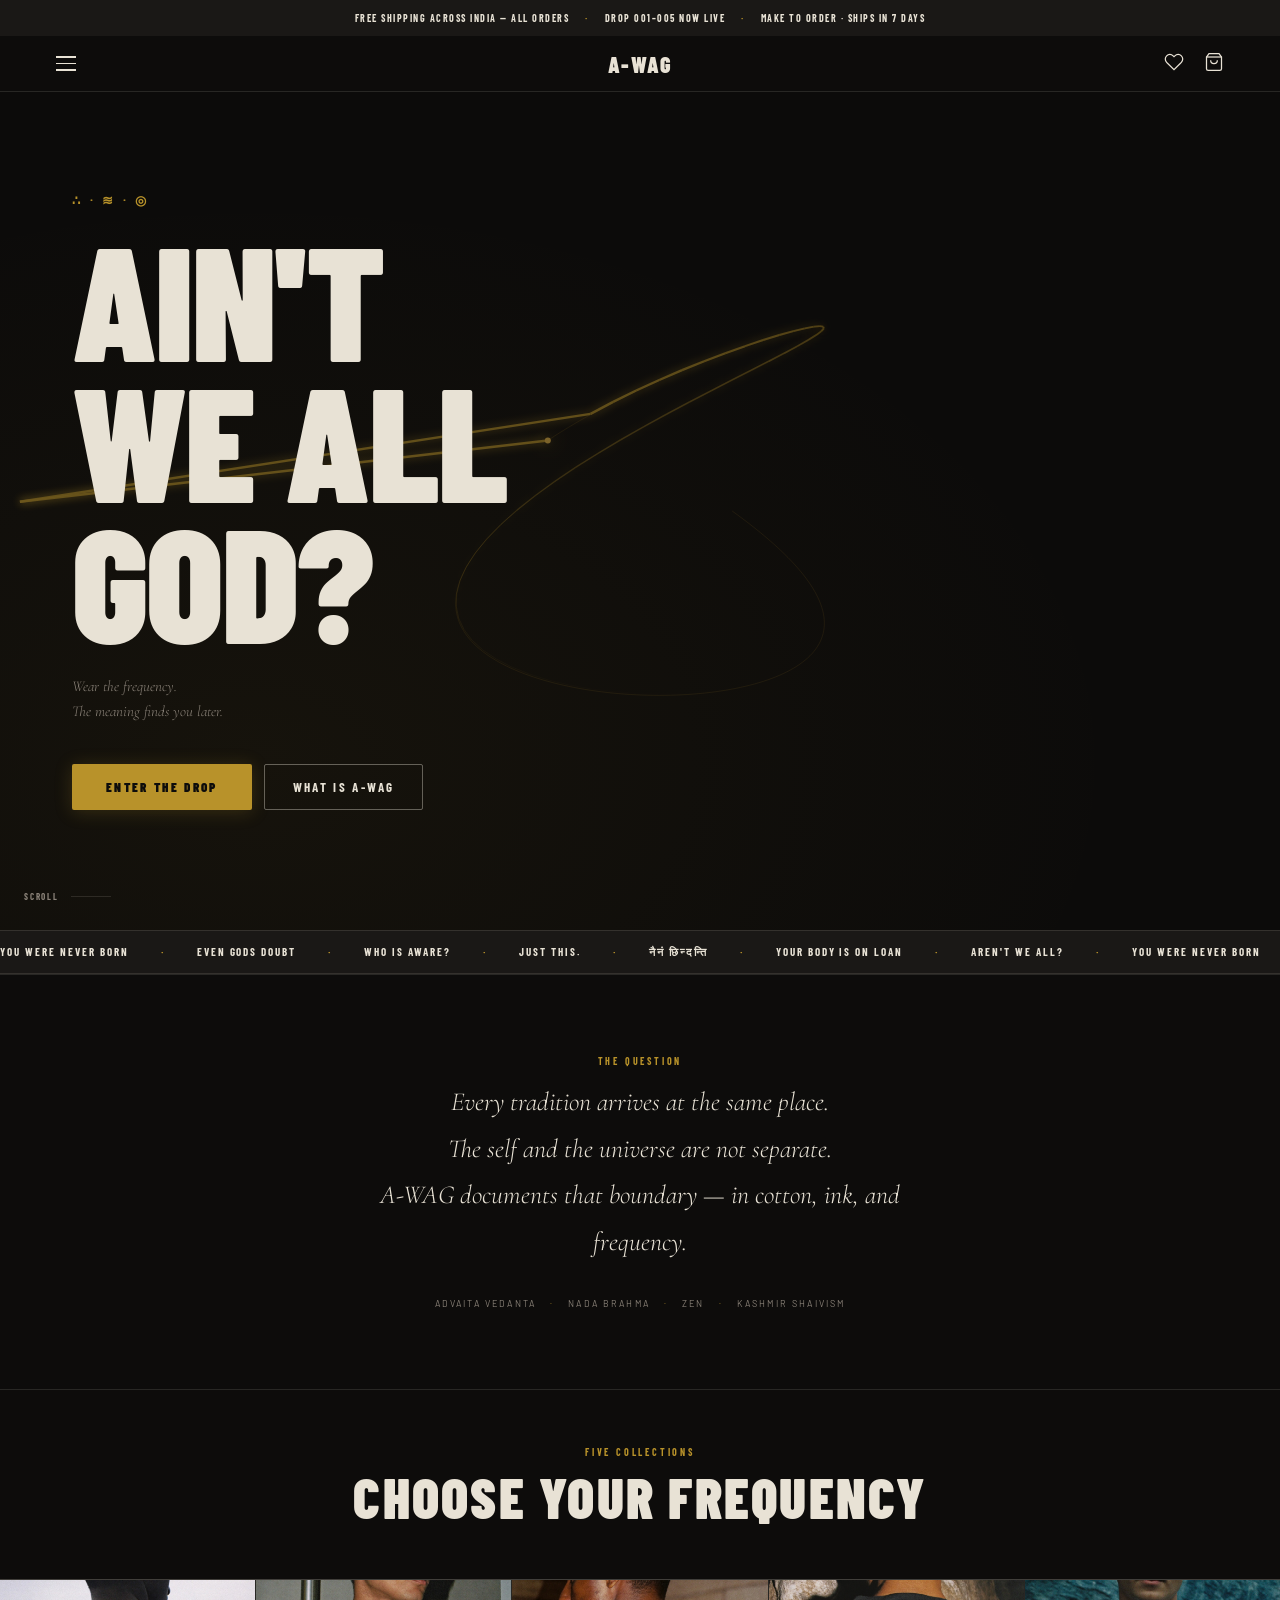
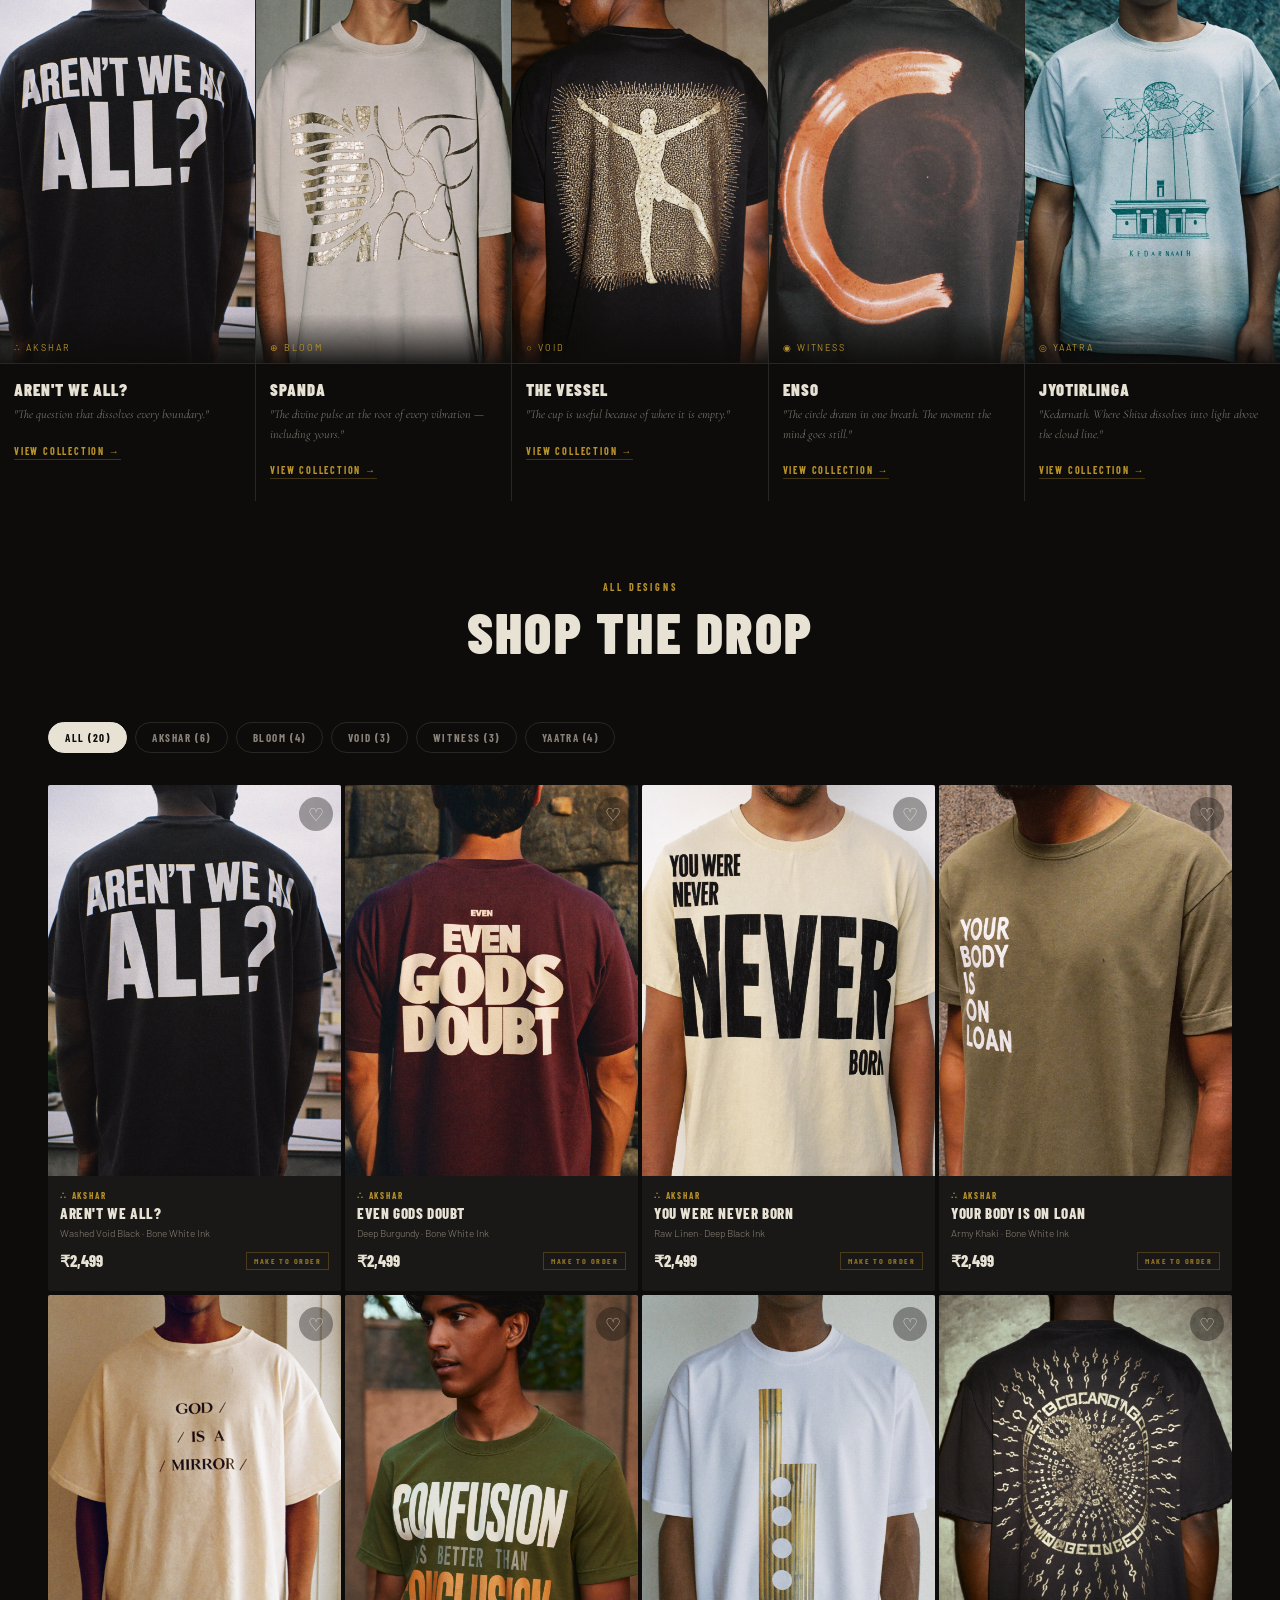
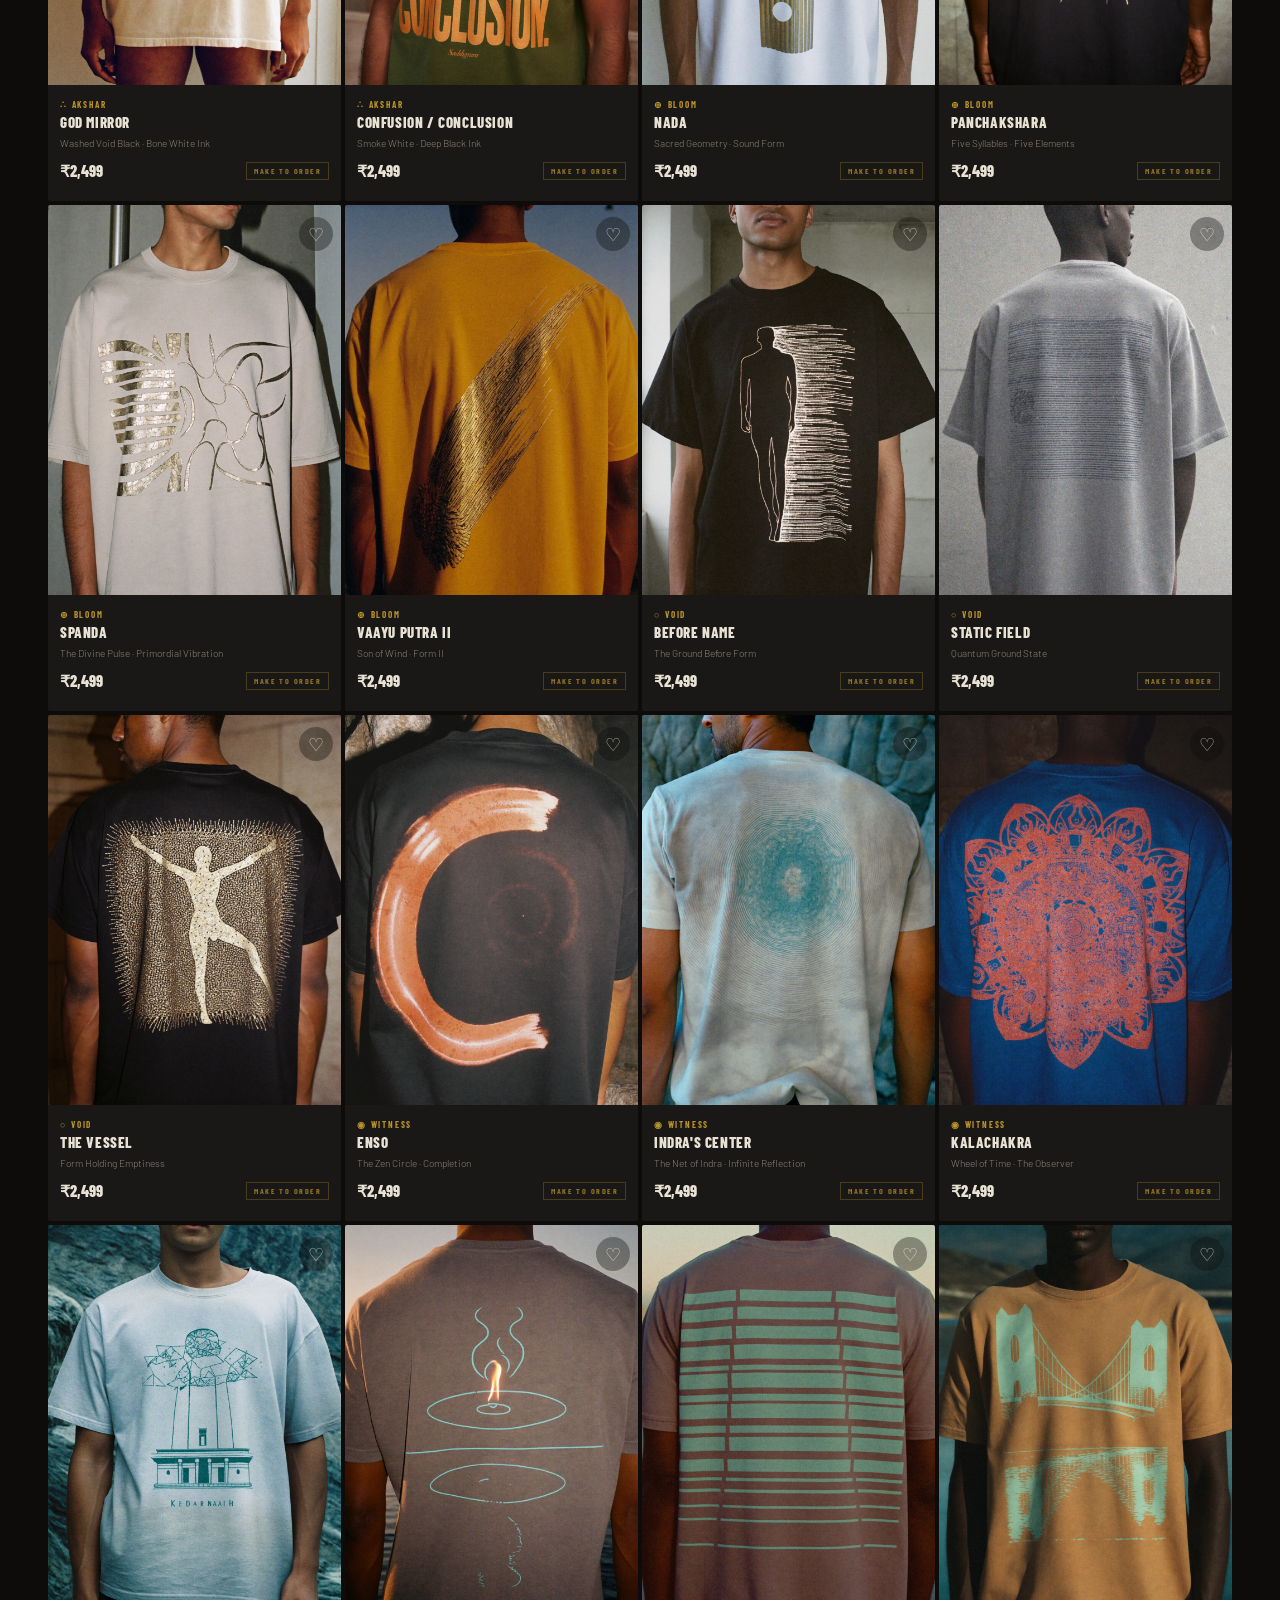
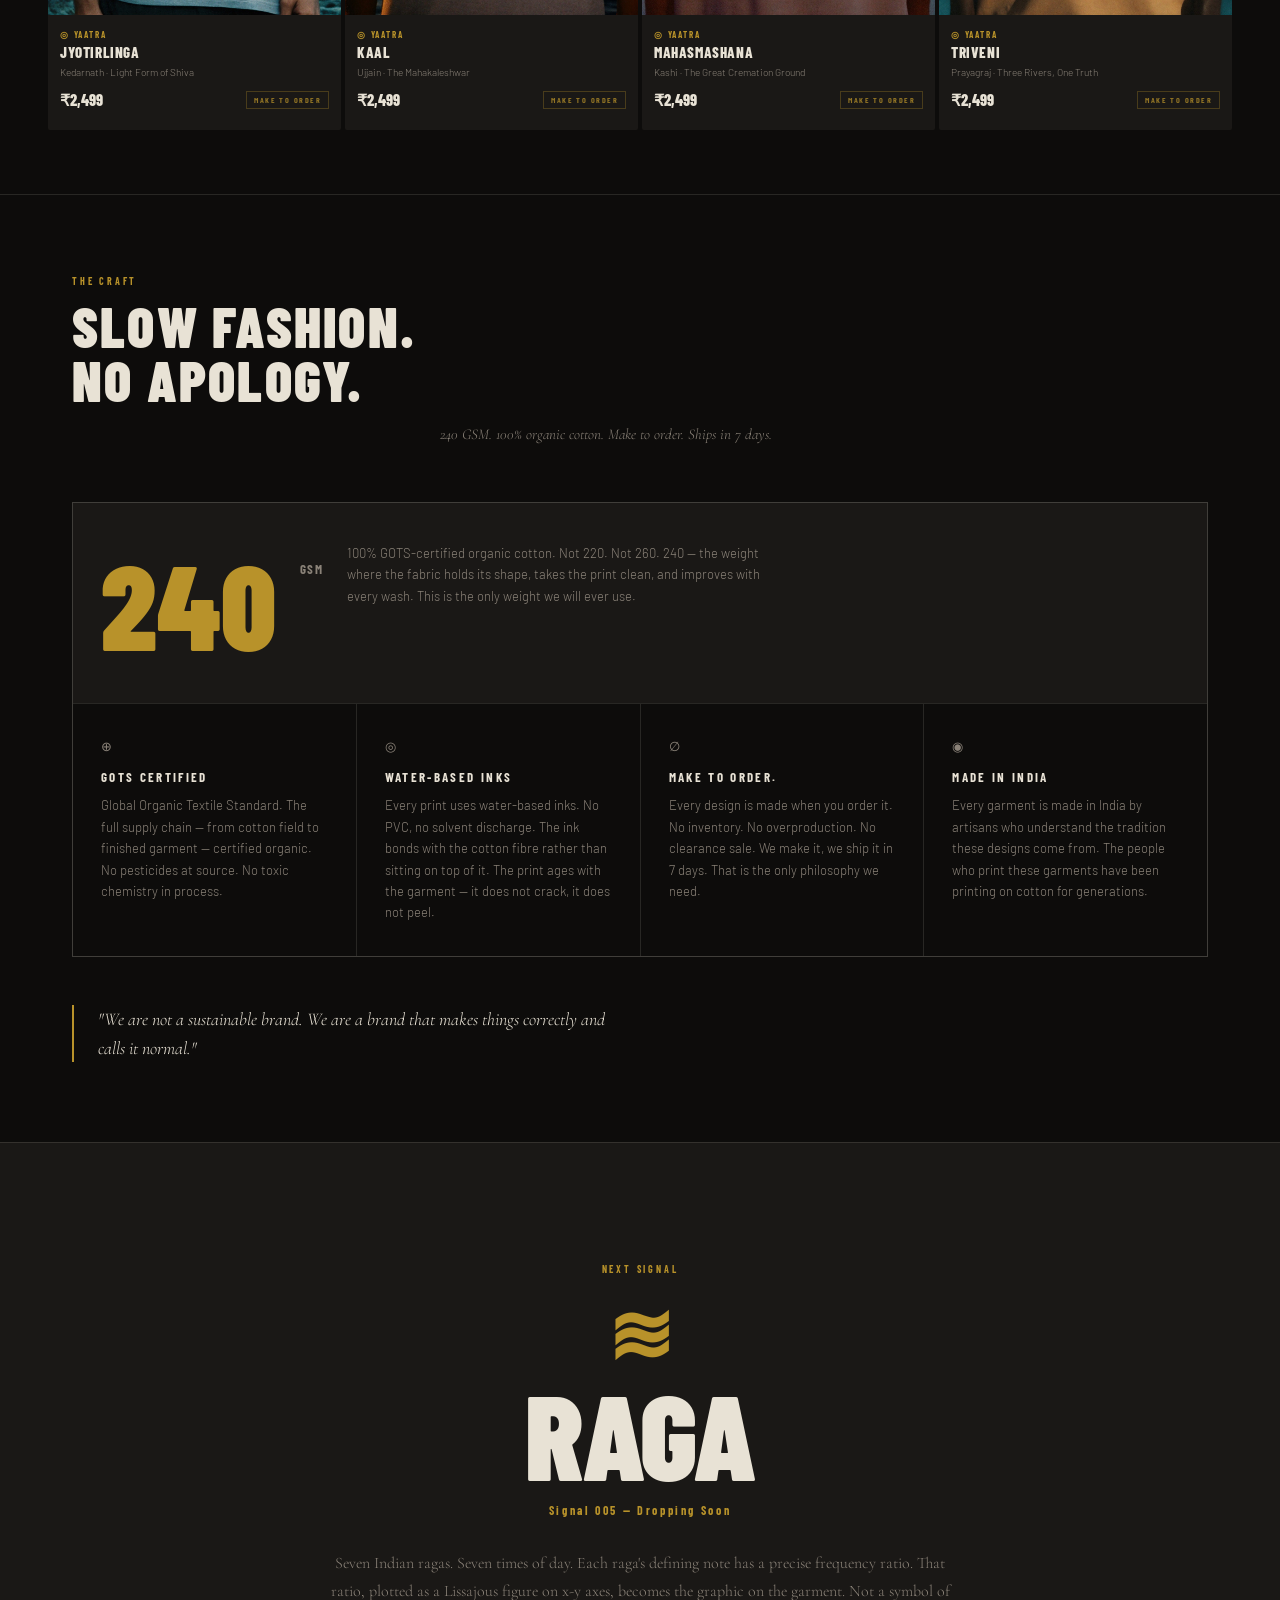
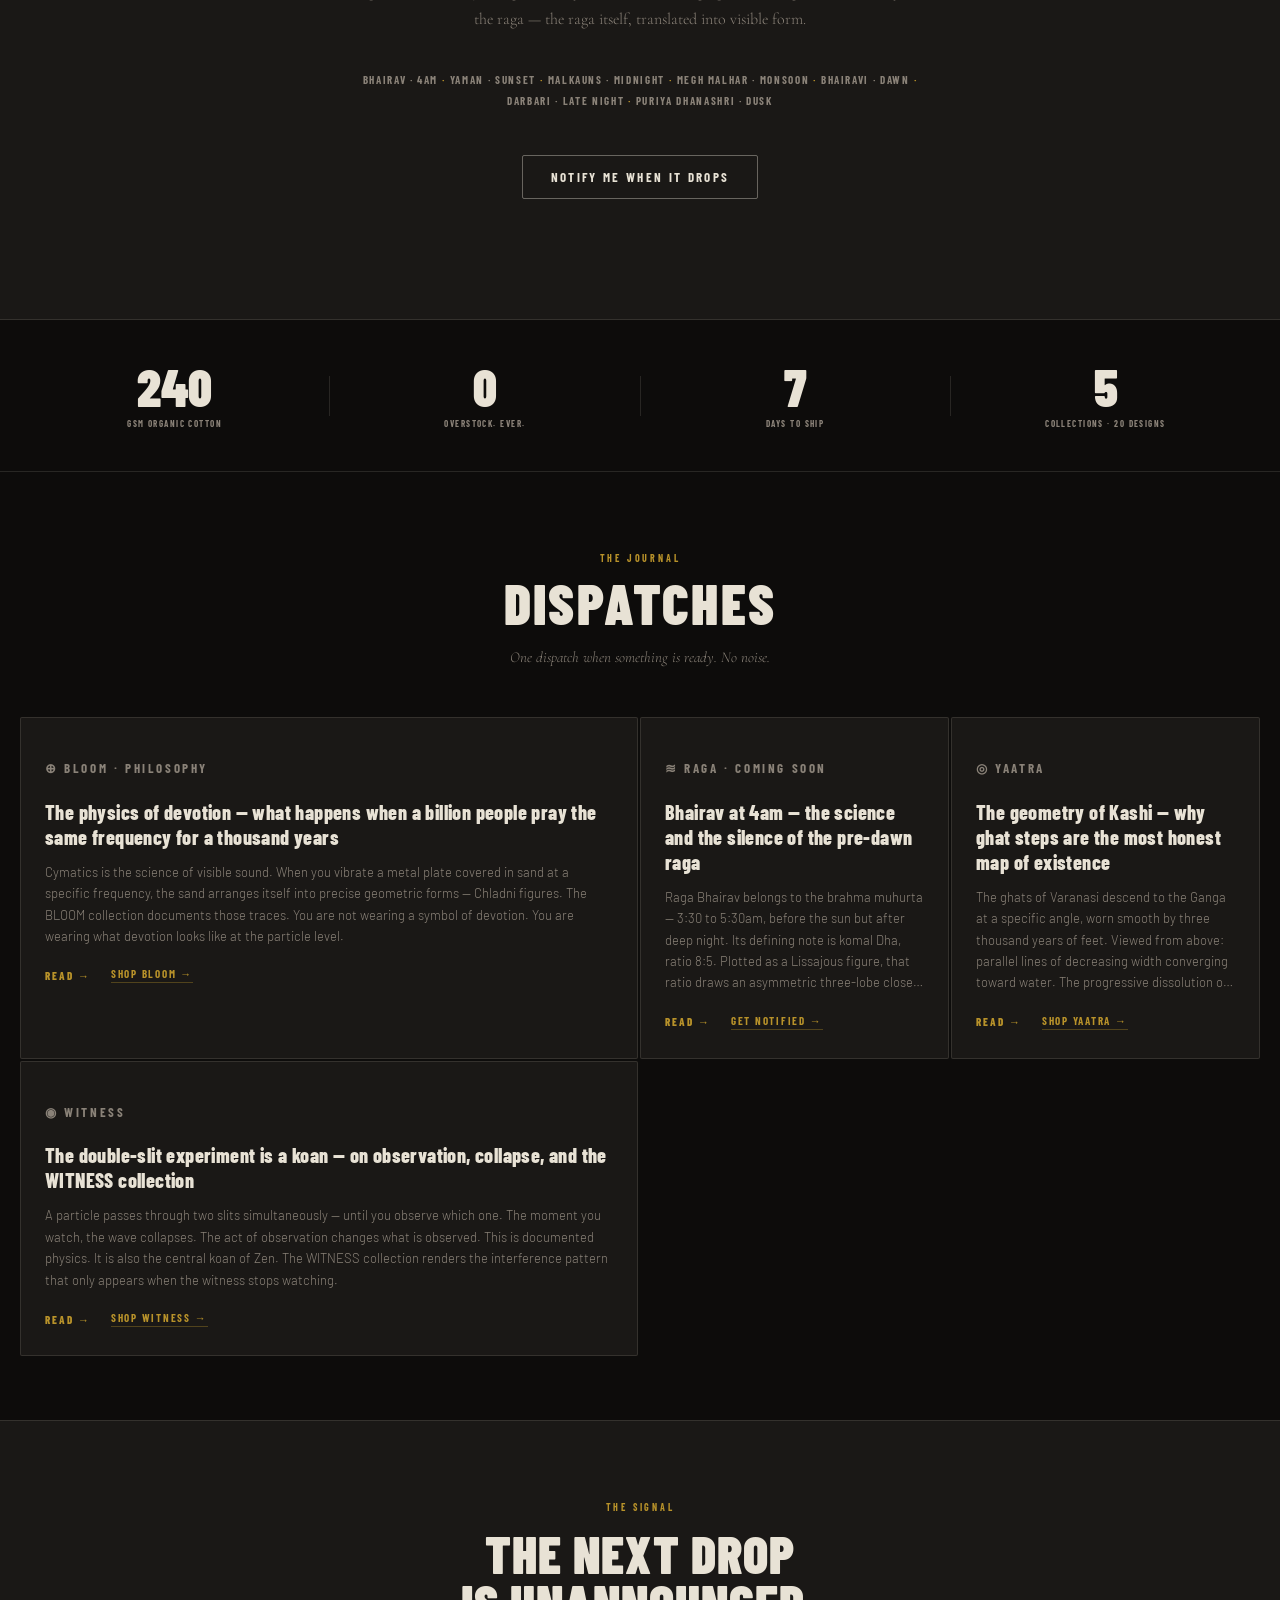
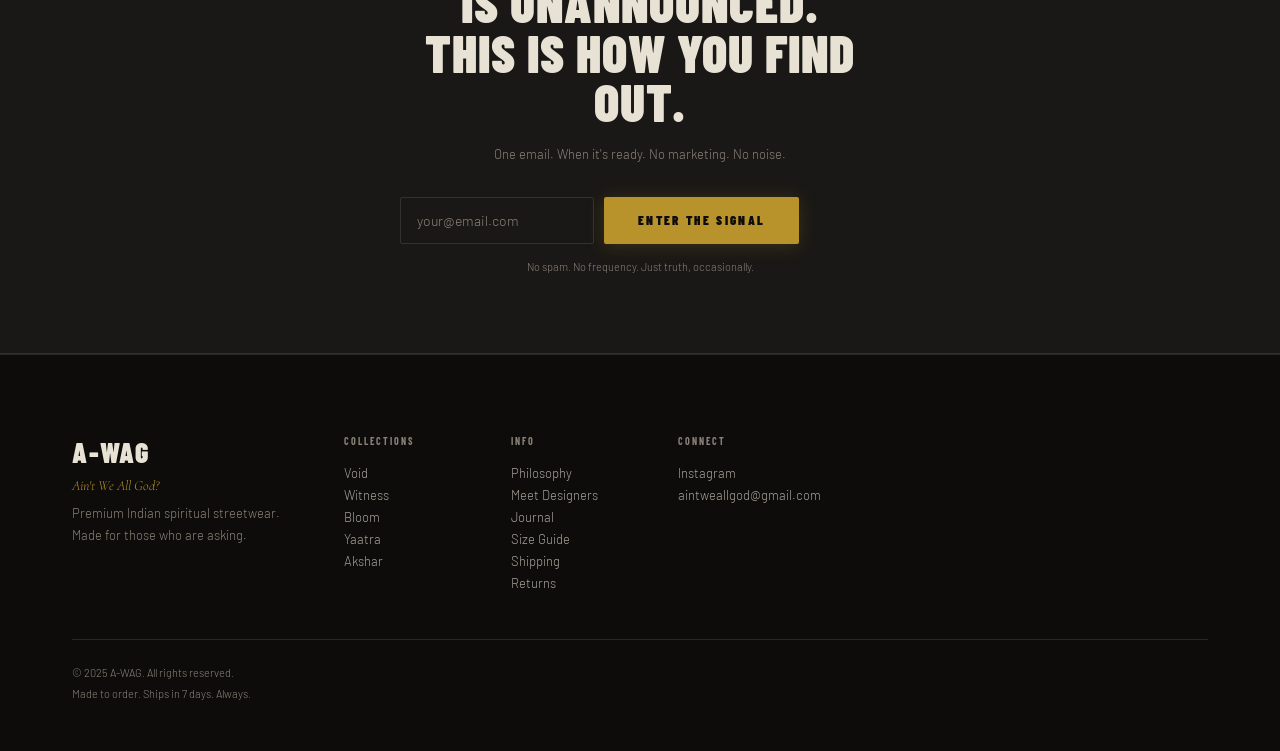
==== index.html @ 87842eeb "Add files via upload" ====
<!DOCTYPE html>
<html lang="en">
<head>
  <meta charset="UTF-8">
  <meta name="viewport" content="width=device-width, initial-scale=1.0">
  <title>A-WAG — Ain't We All God?</title>
  <link rel="preconnect" href="https://fonts.googleapis.com">
  <link rel="preconnect" href="https://fonts.gstatic.com" crossorigin>
  <link href="https://fonts.googleapis.com/css2?family=Barlow+Condensed:wght@600;700;800;900&family=Barlow:wght@300;400&family=Cormorant+Garamond:ital,wght@0,400;1,300;1,400&display=swap" rel="stylesheet">
  <link rel="stylesheet" href="style.css">

  <!-- Google Analytics 4 — G-91LSYTJ5CD -->
  <script async src="https://www.googletagmanager.com/gtag/js?id=G-91LSYTJ5CD"></script>
  <script>
    window.dataLayer = window.dataLayer || [];
    function gtag(){dataLayer.push(arguments);}
    gtag('js', new Date());
    gtag('config', 'G-91LSYTJ5CD', {
      page_title: document.title,
      send_page_view: true
    });
  </script>

  <!-- Meta Pixel — paste fbq snippet here when ready -->
  <!-- Microsoft Clarity — paste clarity snippet here when ready -->

</head>
<body>

  <!-- ANNOUNCEMENT BAR -->
  <div class="announcement-bar">
    <span>FREE SHIPPING ACROSS INDIA — ALL ORDERS</span>
    <span class="sep">·</span>
    <span>DROP 001–005 NOW LIVE</span>
    <span class="sep">·</span>
    <span>MAKE TO ORDER · SHIPS IN 7 DAYS</span>
  </div>

  <!-- NAVIGATION -->
  <nav class="nav" id="nav">
    <button class="nav-hamburger" id="hamburgerBtn" aria-label="Menu">
      <span></span><span></span><span></span>
    </button>
    <a href="#" class="nav-logo">A-WAG</a>
    <div class="nav-icons">
      <button class="nav-icon-btn" id="wishlistNavBtn" aria-label="Wishlist">
        <svg width="20" height="20" viewBox="0 0 24 24" fill="none" stroke="currentColor" stroke-width="1.5">
          <path d="M20.84 4.61a5.5 5.5 0 0 0-7.78 0L12 5.67l-1.06-1.06a5.5 5.5 0 0 0-7.78 7.78l1.06 1.06L12 21.23l7.78-7.78 1.06-1.06a5.5 5.5 0 0 0 0-7.78z"/>
        </svg>
        <span class="nav-badge" id="wishlistCount" style="display:none">0</span>
      </button>
      <button class="nav-icon-btn" id="cartNavBtn" aria-label="Cart">
        <svg width="20" height="20" viewBox="0 0 24 24" fill="none" stroke="currentColor" stroke-width="1.5">
          <path d="M6 2L3 6v14a2 2 0 0 0 2 2h14a2 2 0 0 0 2-2V6l-3-4z"/>
          <line x1="3" y1="6" x2="21" y2="6"/>
          <path d="M16 10a4 4 0 0 1-8 0"/>
        </svg>
        <span class="nav-badge" id="cartCount" style="display:none">0</span>
      </button>
    </div>
  </nav>

  <!-- MOBILE MENU -->
  <div class="mobile-menu" id="mobileMenu">
    <button class="mobile-menu-close" id="menuClose" aria-label="Close">✕</button>
    <nav class="mobile-nav-links">
      <a href="#collections">Collections</a>
      <a href="#shop">Shop</a>
      <a href="designers.html">Meet Designers</a>
      <a href="#philosophy">Philosophy</a>
      <a href="#journal">Journal</a>
      <a href="#contact">Contact</a>
    </nav>
    <div class="mobile-menu-footer">
      <p class="mobile-tagline">Ain't We All God?</p>
    </div>
  </div>
  <div class="menu-overlay" id="menuOverlay"></div>

  <!-- CART DRAWER -->
  <div class="cart-drawer" id="cartDrawer">
    <div class="cart-drawer-header">
      <h3>CART</h3>
      <button class="cart-close" id="cartClose">✕</button>
    </div>
    <div class="cart-items" id="cartItems">
      <div class="cart-empty">
        <p>Your cart is empty.</p>
        <p class="cart-empty-sub">The gods travel light.</p>
      </div>
    </div>
    <div class="cart-footer" id="cartFooter" style="display:none">
      <div class="cart-total">
        <span>Total</span>
        <span id="cartTotal">₹0</span>
      </div>
      <button class="btn-primary btn-block" id="checkoutBtn" onclick="initiateCheckout()">PROCEED TO PAYMENT</button>
    </div>
  </div>
  <div class="drawer-overlay" id="drawerOverlay"></div>

  <!-- HERO -->
  <section class="hero">
    <canvas id="heroCanvas" class="hero-canvas"></canvas>
    <div class="hero-content">
      <p class="hero-signal">∴ · ≋ · ◎</p>
      <h1 class="hero-headline">AIN'T<br>WE ALL<br>GOD?</h1>
      <p class="hero-sub">Wear the frequency.<br>The meaning finds you later.</p>
      <div class="hero-ctas">
        <a href="#shop" class="btn-primary">ENTER THE DROP</a>
        <a href="#origin" class="btn-ghost">WHAT IS A-WAG</a>
      </div>
    </div>
    <div class="hero-scroll-hint">
      <span>SCROLL</span>
      <div class="hero-scroll-line"></div>
    </div>
  </section>

  <!-- PHILOSOPHY STRIP -->
  <div class="philosophy-strip">
    <div class="philosophy-track">
      <span>YOU WERE NEVER BORN</span>
      <span class="dot">·</span>
      <span>EVEN GODS DOUBT</span>
      <span class="dot">·</span>
      <span>WHO IS AWARE?</span>
      <span class="dot">·</span>
      <span>JUST THIS.</span>
      <span class="dot">·</span>
      <span>नैनं छिन्दन्ति</span>
      <span class="dot">·</span>
      <span>YOUR BODY IS ON LOAN</span>
      <span class="dot">·</span>
      <span>AREN'T WE ALL?</span>
      <span class="dot">·</span>
      <span>YOU WERE NEVER BORN</span>
      <span class="dot">·</span>
      <span>EVEN GODS DOUBT</span>
      <span class="dot">·</span>
      <span>WHO IS AWARE?</span>
      <span class="dot">·</span>
      <span>JUST THIS.</span>
      <span class="dot">·</span>
      <span>नैनं छिन्दन्ति</span>
      <span class="dot">·</span>
      <span>YOUR BODY IS ON LOAN</span>
      <span class="dot">·</span>
      <span>AREN'T WE ALL?</span>
      <span class="dot">·</span>
    </div>
  </div>

  <!-- BRAND ORIGIN -->
  <section class="brand-origin-section" id="origin">
    <div class="brand-origin-inner">
      <p class="section-label">THE QUESTION</p>
      <p class="brand-origin-statement">
        Every tradition arrives at the same place.<br>
        The self and the universe are not separate.<br>
        A-WAG documents that boundary — in cotton, ink, and frequency.
      </p>
      <div class="brand-origin-sources">
        <span>ADVAITA VEDANTA</span>
        <span class="origin-dot">·</span>
        <span>NADA BRAHMA</span>
        <span class="origin-dot">·</span>
        <span>ZEN</span>
        <span class="origin-dot">·</span>
        <span>KASHMIR SHAIVISM</span>
      </div>
    </div>
  </section>

  <!-- COLLECTION SPOTLIGHT -->
  <section class="spotlight-section" id="collections">
    <div class="spotlight-header">
      <p class="section-label">FIVE COLLECTIONS</p>
      <h2 class="section-title">CHOOSE YOUR FREQUENCY</h2>
    </div>
    <div class="spotlight-grid">

      <a href="product.html?id=akshar-arent-we-all" class="spotlight-card">
        <div class="spotlight-img-wrap">
          <img src="Collections/Akshar/Arent%20we%20all.jpg" alt="Aren't We All?" loading="lazy">
          <div class="spotlight-collection-tag">∴ AKSHAR</div>
        </div>
        <div class="spotlight-body">
          <h3 class="spotlight-name">AREN'T WE ALL?</h3>
          <p class="spotlight-line">"The question that dissolves every boundary."</p>
          <span class="spotlight-cta">VIEW COLLECTION →</span>
        </div>
      </a>

      <a href="product.html?id=bloom-spanda" class="spotlight-card">
        <div class="spotlight-img-wrap">
          <img src="Collections/Bloom/Spanda.jpg" alt="Spanda" loading="lazy">
          <div class="spotlight-collection-tag">⊕ BLOOM</div>
        </div>
        <div class="spotlight-body">
          <h3 class="spotlight-name">SPANDA</h3>
          <p class="spotlight-line">"The divine pulse at the root of every vibration — including yours."</p>
          <span class="spotlight-cta">VIEW COLLECTION →</span>
        </div>
      </a>

      <a href="product.html?id=void-the-vessel" class="spotlight-card">
        <div class="spotlight-img-wrap">
          <img src="Collections/Void/The%20Vessel.jpg" alt="The Vessel" loading="lazy">
          <div class="spotlight-collection-tag">○ VOID</div>
        </div>
        <div class="spotlight-body">
          <h3 class="spotlight-name">THE VESSEL</h3>
          <p class="spotlight-line">"The cup is useful because of where it is empty."</p>
          <span class="spotlight-cta">VIEW COLLECTION →</span>
        </div>
      </a>

      <a href="product.html?id=witness-enso" class="spotlight-card">
        <div class="spotlight-img-wrap">
          <img src="Collections/Witness/Enso.jpg" alt="Enso" loading="lazy">
          <div class="spotlight-collection-tag">◉ WITNESS</div>
        </div>
        <div class="spotlight-body">
          <h3 class="spotlight-name">ENSO</h3>
          <p class="spotlight-line">"The circle drawn in one breath. The moment the mind goes still."</p>
          <span class="spotlight-cta">VIEW COLLECTION →</span>
        </div>
      </a>

      <a href="product.html?id=yaatra-jyotirlinga" class="spotlight-card">
        <div class="spotlight-img-wrap">
          <img src="Collections/Yaatra/Jyotirlinga.jpg" alt="Jyotirlinga" loading="lazy">
          <div class="spotlight-collection-tag">◎ YAATRA</div>
        </div>
        <div class="spotlight-body">
          <h3 class="spotlight-name">JYOTIRLINGA</h3>
          <p class="spotlight-line">"Kedarnath. Where Shiva dissolves into light above the cloud line."</p>
          <span class="spotlight-cta">VIEW COLLECTION →</span>
        </div>
      </a>

    </div>
  </section>


  <!-- SHOP / PRODUCT GRID -->
  <section class="shop-section" id="shop">
    <div class="section-header">
      <p class="section-label">ALL DESIGNS</p>
      <h2 class="section-title">SHOP THE DROP</h2>
    </div>

    <!-- FILTER PILLS -->
    <div class="filter-bar">
      <button class="filter-pill active" data-filter="all">ALL (20)</button>
      <button class="filter-pill" data-filter="Akshar">AKSHAR (6)</button>
      <button class="filter-pill" data-filter="Bloom">BLOOM (4)</button>
      <button class="filter-pill" data-filter="Void">VOID (3)</button>
      <button class="filter-pill" data-filter="Witness">WITNESS (3)</button>
      <button class="filter-pill" data-filter="Yaatra">YAATRA (4)</button>
    </div>

    <!-- PRODUCT GRID -->
    <div class="product-grid" id="productGrid">

      <!-- AKSHAR -->
      <div class="product-card" data-collection="Akshar">
        <div class="product-img-wrap">
          <img src="Collections/Akshar/Arent%20we%20all.jpg" alt="Aren't We All?" loading="lazy">
          <button class="wishlist-heart" data-id="akshar-arent-we-all" aria-label="Wishlist">♡</button>
          <div class="product-overlay">
            <button class="btn-primary btn-sm" onclick="addToCart('akshar-arent-we-all', 'AREN\'T WE ALL?', 'Collections/Akshar/Arent%20we%20all.jpg')">BUY NOW</button>
            <button class="btn-outline btn-sm" onclick="addToCart('akshar-arent-we-all', 'AREN\'T WE ALL?', 'Collections/Akshar/Arent%20we%20all.jpg')">ADD TO CART</button>
          </div>
        </div>
        <div class="product-info">
          <p class="product-collection">∴ AKSHAR</p>
          <h3 class="product-name">AREN'T WE ALL?</h3>
          <p class="product-ground">Washed Void Black · Bone White Ink</p>
          <div class="product-price-row">
            <span class="product-price">₹2,499</span>
            <span class="product-limited">MAKE TO ORDER</span>
          </div>
        </div>
      </div>

      <div class="product-card" data-collection="Akshar">
        <div class="product-img-wrap">
          <img src="Collections/Akshar/Gods%20Doubt.jpg" alt="Even Gods Doubt" loading="lazy">
          <button class="wishlist-heart" data-id="akshar-gods-doubt" aria-label="Wishlist">♡</button>
          <div class="product-overlay">
            <button class="btn-primary btn-sm" onclick="addToCart('akshar-gods-doubt', 'EVEN GODS DOUBT', 'Collections/Akshar/Gods%20Doubt.jpg')">BUY NOW</button>
            <button class="btn-outline btn-sm" onclick="addToCart('akshar-gods-doubt', 'EVEN GODS DOUBT', 'Collections/Akshar/Gods%20Doubt.jpg')">ADD TO CART</button>
          </div>
        </div>
        <div class="product-info">
          <p class="product-collection">∴ AKSHAR</p>
          <h3 class="product-name">EVEN GODS DOUBT</h3>
          <p class="product-ground">Deep Burgundy · Bone White Ink</p>
          <div class="product-price-row">
            <span class="product-price">₹2,499</span>
            <span class="product-limited">MAKE TO ORDER</span>
          </div>
        </div>
      </div>

      <div class="product-card" data-collection="Akshar">
        <div class="product-img-wrap">
          <img src="Collections/Akshar/Never%20Born.jpg" alt="You Were Never Born" loading="lazy">
          <button class="wishlist-heart" data-id="akshar-never-born" aria-label="Wishlist">♡</button>
          <div class="product-overlay">
            <button class="btn-primary btn-sm" onclick="addToCart('akshar-never-born', 'YOU WERE NEVER BORN', 'Collections/Akshar/Never%20Born.jpg')">BUY NOW</button>
            <button class="btn-outline btn-sm" onclick="addToCart('akshar-never-born', 'YOU WERE NEVER BORN', 'Collections/Akshar/Never%20Born.jpg')">ADD TO CART</button>
          </div>
        </div>
        <div class="product-info">
          <p class="product-collection">∴ AKSHAR</p>
          <h3 class="product-name">YOU WERE NEVER BORN</h3>
          <p class="product-ground">Raw Linen · Deep Black Ink</p>
          <div class="product-price-row">
            <span class="product-price">₹2,499</span>
            <span class="product-limited">MAKE TO ORDER</span>
          </div>
        </div>
      </div>

      <div class="product-card" data-collection="Akshar">
        <div class="product-img-wrap">
          <img src="Collections/Akshar/On%20Loan.jpg" alt="Your Body Is On Loan" loading="lazy">
          <button class="wishlist-heart" data-id="akshar-on-loan" aria-label="Wishlist">♡</button>
          <div class="product-overlay">
            <button class="btn-primary btn-sm" onclick="addToCart('akshar-on-loan', 'YOUR BODY IS ON LOAN', 'Collections/Akshar/On%20Loan.jpg')">BUY NOW</button>
            <button class="btn-outline btn-sm" onclick="addToCart('akshar-on-loan', 'YOUR BODY IS ON LOAN', 'Collections/Akshar/On%20Loan.jpg')">ADD TO CART</button>
          </div>
        </div>
        <div class="product-info">
          <p class="product-collection">∴ AKSHAR</p>
          <h3 class="product-name">YOUR BODY IS ON LOAN</h3>
          <p class="product-ground">Army Khaki · Bone White Ink</p>
          <div class="product-price-row">
            <span class="product-price">₹2,499</span>
            <span class="product-limited">MAKE TO ORDER</span>
          </div>
        </div>
      </div>

      <div class="product-card" data-collection="Akshar">
        <div class="product-img-wrap">
          <img src="Collections/Akshar/God%20Mirror.jpg" alt="God Mirror" loading="lazy">
          <button class="wishlist-heart" data-id="akshar-god-mirror" aria-label="Wishlist">♡</button>
          <div class="product-overlay">
            <button class="btn-primary btn-sm" onclick="addToCart('akshar-god-mirror', 'GOD MIRROR', 'Collections/Akshar/God%20Mirror.jpg')">BUY NOW</button>
            <button class="btn-outline btn-sm" onclick="addToCart('akshar-god-mirror', 'GOD MIRROR', 'Collections/Akshar/God%20Mirror.jpg')">ADD TO CART</button>
          </div>
        </div>
        <div class="product-info">
          <p class="product-collection">∴ AKSHAR</p>
          <h3 class="product-name">GOD MIRROR</h3>
          <p class="product-ground">Washed Void Black · Bone White Ink</p>
          <div class="product-price-row">
            <span class="product-price">₹2,499</span>
            <span class="product-limited">MAKE TO ORDER</span>
          </div>
        </div>
      </div>

      <div class="product-card" data-collection="Akshar">
        <div class="product-img-wrap">
          <img src="Collections/Akshar/Confusion%20Conclusion.jpg" alt="Confusion / Conclusion" loading="lazy">
          <button class="wishlist-heart" data-id="akshar-confusion-conclusion" aria-label="Wishlist">♡</button>
          <div class="product-overlay">
            <button class="btn-primary btn-sm" onclick="addToCart('akshar-confusion-conclusion', 'CONFUSION / CONCLUSION', 'Collections/Akshar/Confusion%20Conclusion.jpg')">BUY NOW</button>
            <button class="btn-outline btn-sm" onclick="addToCart('akshar-confusion-conclusion', 'CONFUSION / CONCLUSION', 'Collections/Akshar/Confusion%20Conclusion.jpg')">ADD TO CART</button>
          </div>
        </div>
        <div class="product-info">
          <p class="product-collection">∴ AKSHAR</p>
          <h3 class="product-name">CONFUSION / CONCLUSION</h3>
          <p class="product-ground">Smoke White · Deep Black Ink</p>
          <div class="product-price-row">
            <span class="product-price">₹2,499</span>
            <span class="product-limited">MAKE TO ORDER</span>
          </div>
        </div>
      </div>

      <!-- BLOOM -->
      <div class="product-card" data-collection="Bloom">
        <div class="product-img-wrap">
          <img src="Collections/Bloom/Nada.jpg" alt="Nada" loading="lazy">
          <button class="wishlist-heart" data-id="bloom-nada" aria-label="Wishlist">♡</button>
          <div class="product-overlay">
            <button class="btn-primary btn-sm" onclick="addToCart('bloom-nada', 'NADA', 'Collections/Bloom/Nada.jpg')">BUY NOW</button>
            <button class="btn-outline btn-sm" onclick="addToCart('bloom-nada', 'NADA', 'Collections/Bloom/Nada.jpg')">ADD TO CART</button>
          </div>
        </div>
        <div class="product-info">
          <p class="product-collection">⊕ BLOOM</p>
          <h3 class="product-name">NADA</h3>
          <p class="product-ground">Sacred Geometry · Sound Form</p>
          <div class="product-price-row">
            <span class="product-price">₹2,499</span>
            <span class="product-limited">MAKE TO ORDER</span>
          </div>
        </div>
      </div>

      <div class="product-card" data-collection="Bloom">
        <div class="product-img-wrap">
          <img src="Collections/Bloom/Panchakshara.jpg" alt="Panchakshara" loading="lazy">
          <button class="wishlist-heart" data-id="bloom-panchakshara" aria-label="Wishlist">♡</button>
          <div class="product-overlay">
            <button class="btn-primary btn-sm" onclick="addToCart('bloom-panchakshara', 'PANCHAKSHARA', 'Collections/Bloom/Panchakshara.jpg')">BUY NOW</button>
            <button class="btn-outline btn-sm" onclick="addToCart('bloom-panchakshara', 'PANCHAKSHARA', 'Collections/Bloom/Panchakshara.jpg')">ADD TO CART</button>
          </div>
        </div>
        <div class="product-info">
          <p class="product-collection">⊕ BLOOM</p>
          <h3 class="product-name">PANCHAKSHARA</h3>
          <p class="product-ground">Five Syllables · Five Elements</p>
          <div class="product-price-row">
            <span class="product-price">₹2,499</span>
            <span class="product-limited">MAKE TO ORDER</span>
          </div>
        </div>
      </div>

      <div class="product-card" data-collection="Bloom">
        <div class="product-img-wrap">
          <img src="Collections/Bloom/Spanda.jpg" alt="Spanda" loading="lazy">
          <button class="wishlist-heart" data-id="bloom-spanda" aria-label="Wishlist">♡</button>
          <div class="product-overlay">
            <button class="btn-primary btn-sm" onclick="addToCart('bloom-spanda', 'SPANDA', 'Collections/Bloom/Spanda.jpg')">BUY NOW</button>
            <button class="btn-outline btn-sm" onclick="addToCart('bloom-spanda', 'SPANDA', 'Collections/Bloom/Spanda.jpg')">ADD TO CART</button>
          </div>
        </div>
        <div class="product-info">
          <p class="product-collection">⊕ BLOOM</p>
          <h3 class="product-name">SPANDA</h3>
          <p class="product-ground">The Divine Pulse · Primordial Vibration</p>
          <div class="product-price-row">
            <span class="product-price">₹2,499</span>
            <span class="product-limited">MAKE TO ORDER</span>
          </div>
        </div>
      </div>

      <div class="product-card" data-collection="Bloom">
        <div class="product-img-wrap">
          <img src="Collections/Bloom/Vaayu%20Putra%202.jpg" alt="Vaayu Putra II" loading="lazy">
          <button class="wishlist-heart" data-id="bloom-vaayu-2" aria-label="Wishlist">♡</button>
          <div class="product-overlay">
            <button class="btn-primary btn-sm" onclick="addToCart('bloom-vaayu-2', 'VAAYU PUTRA II', 'Collections/Bloom/Vaayu%20Putra%202.jpg')">BUY NOW</button>
            <button class="btn-outline btn-sm" onclick="addToCart('bloom-vaayu-2', 'VAAYU PUTRA II', 'Collections/Bloom/Vaayu%20Putra%202.jpg')">ADD TO CART</button>
          </div>
        </div>
        <div class="product-info">
          <p class="product-collection">⊕ BLOOM</p>
          <h3 class="product-name">VAAYU PUTRA II</h3>
          <p class="product-ground">Son of Wind · Form II</p>
          <div class="product-price-row">
            <span class="product-price">₹2,499</span>
            <span class="product-limited">MAKE TO ORDER</span>
          </div>
        </div>
      </div>

      <!-- VOID -->
      <div class="product-card" data-collection="Void">
        <div class="product-img-wrap">
          <img src="Collections/Void/Before%20Name.jpg" alt="Before Name" loading="lazy">
          <button class="wishlist-heart" data-id="void-before-name" aria-label="Wishlist">♡</button>
          <div class="product-overlay">
            <button class="btn-primary btn-sm" onclick="addToCart('void-before-name', 'BEFORE NAME', 'Collections/Void/Before%20Name.jpg')">BUY NOW</button>
            <button class="btn-outline btn-sm" onclick="addToCart('void-before-name', 'BEFORE NAME', 'Collections/Void/Before%20Name.jpg')">ADD TO CART</button>
          </div>
        </div>
        <div class="product-info">
          <p class="product-collection">○ VOID</p>
          <h3 class="product-name">BEFORE NAME</h3>
          <p class="product-ground">The Ground Before Form</p>
          <div class="product-price-row">
            <span class="product-price">₹2,499</span>
            <span class="product-limited">MAKE TO ORDER</span>
          </div>
        </div>
      </div>

      <div class="product-card" data-collection="Void">
        <div class="product-img-wrap">
          <img src="Collections/Void/Static%20Field.jpg" alt="Static Field" loading="lazy">
          <button class="wishlist-heart" data-id="void-static-field" aria-label="Wishlist">♡</button>
          <div class="product-overlay">
            <button class="btn-primary btn-sm" onclick="addToCart('void-static-field', 'STATIC FIELD', 'Collections/Void/Static%20Field.jpg')">BUY NOW</button>
            <button class="btn-outline btn-sm" onclick="addToCart('void-static-field', 'STATIC FIELD', 'Collections/Void/Static%20Field.jpg')">ADD TO CART</button>
          </div>
        </div>
        <div class="product-info">
          <p class="product-collection">○ VOID</p>
          <h3 class="product-name">STATIC FIELD</h3>
          <p class="product-ground">Quantum Ground State</p>
          <div class="product-price-row">
            <span class="product-price">₹2,499</span>
            <span class="product-limited">MAKE TO ORDER</span>
          </div>
        </div>
      </div>

      <div class="product-card" data-collection="Void">
        <div class="product-img-wrap">
          <img src="Collections/Void/The%20Vessel.jpg" alt="The Vessel" loading="lazy">
          <button class="wishlist-heart" data-id="void-the-vessel" aria-label="Wishlist">♡</button>
          <div class="product-overlay">
            <button class="btn-primary btn-sm" onclick="addToCart('void-the-vessel', 'THE VESSEL', 'Collections/Void/The%20Vessel.jpg')">BUY NOW</button>
            <button class="btn-outline btn-sm" onclick="addToCart('void-the-vessel', 'THE VESSEL', 'Collections/Void/The%20Vessel.jpg')">ADD TO CART</button>
          </div>
        </div>
        <div class="product-info">
          <p class="product-collection">○ VOID</p>
          <h3 class="product-name">THE VESSEL</h3>
          <p class="product-ground">Form Holding Emptiness</p>
          <div class="product-price-row">
            <span class="product-price">₹2,499</span>
            <span class="product-limited">MAKE TO ORDER</span>
          </div>
        </div>
      </div>

      <!-- WITNESS -->
      <div class="product-card" data-collection="Witness">
        <div class="product-img-wrap">
          <img src="Collections/Witness/Enso.jpg" alt="Enso" loading="lazy">
          <button class="wishlist-heart" data-id="witness-enso" aria-label="Wishlist">♡</button>
          <div class="product-overlay">
            <button class="btn-primary btn-sm" onclick="addToCart('witness-enso', 'ENSO', 'Collections/Witness/Enso.jpg')">BUY NOW</button>
            <button class="btn-outline btn-sm" onclick="addToCart('witness-enso', 'ENSO', 'Collections/Witness/Enso.jpg')">ADD TO CART</button>
          </div>
        </div>
        <div class="product-info">
          <p class="product-collection">◉ WITNESS</p>
          <h3 class="product-name">ENSO</h3>
          <p class="product-ground">The Zen Circle · Completion</p>
          <div class="product-price-row">
            <span class="product-price">₹2,499</span>
            <span class="product-limited">MAKE TO ORDER</span>
          </div>
        </div>
      </div>

      <div class="product-card" data-collection="Witness">
        <div class="product-img-wrap">
          <img src="Collections/Witness/Indra%27s%20Center.jpg" alt="Indra's Center" loading="lazy">
          <button class="wishlist-heart" data-id="witness-indras-center" aria-label="Wishlist">♡</button>
          <div class="product-overlay">
            <button class="btn-primary btn-sm" onclick="addToCart('witness-indras-center', 'INDRA\'S CENTER', 'Collections/Witness/Indra%27s%20Center.jpg')">BUY NOW</button>
            <button class="btn-outline btn-sm" onclick="addToCart('witness-indras-center', 'INDRA\'S CENTER', 'Collections/Witness/Indra%27s%20Center.jpg')">ADD TO CART</button>
          </div>
        </div>
        <div class="product-info">
          <p class="product-collection">◉ WITNESS</p>
          <h3 class="product-name">INDRA'S CENTER</h3>
          <p class="product-ground">The Net of Indra · Infinite Reflection</p>
          <div class="product-price-row">
            <span class="product-price">₹2,499</span>
            <span class="product-limited">MAKE TO ORDER</span>
          </div>
        </div>
      </div>

      <div class="product-card" data-collection="Witness">
        <div class="product-img-wrap">
          <img src="Collections/Witness/Kalachakra.jpg" alt="Kalachakra" loading="lazy">
          <button class="wishlist-heart" data-id="witness-kalachakra" aria-label="Wishlist">♡</button>
          <div class="product-overlay">
            <button class="btn-primary btn-sm" onclick="addToCart('witness-kalachakra', 'KALACHAKRA', 'Collections/Witness/Kalachakra.jpg')">BUY NOW</button>
            <button class="btn-outline btn-sm" onclick="addToCart('witness-kalachakra', 'KALACHAKRA', 'Collections/Witness/Kalachakra.jpg')">ADD TO CART</button>
          </div>
        </div>
        <div class="product-info">
          <p class="product-collection">◉ WITNESS</p>
          <h3 class="product-name">KALACHAKRA</h3>
          <p class="product-ground">Wheel of Time · The Observer</p>
          <div class="product-price-row">
            <span class="product-price">₹2,499</span>
            <span class="product-limited">MAKE TO ORDER</span>
          </div>
        </div>
      </div>

      <!-- YAATRA -->
      <div class="product-card" data-collection="Yaatra">
        <div class="product-img-wrap">
          <img src="Collections/Yaatra/Jyotirlinga.jpg" alt="Jyotirlinga" loading="lazy">
          <button class="wishlist-heart" data-id="yaatra-jyotirlinga" aria-label="Wishlist">♡</button>
          <div class="product-overlay">
            <button class="btn-primary btn-sm" onclick="addToCart('yaatra-jyotirlinga', 'JYOTIRLINGA', 'Collections/Yaatra/Jyotirlinga.jpg')">BUY NOW</button>
            <button class="btn-outline btn-sm" onclick="addToCart('yaatra-jyotirlinga', 'JYOTIRLINGA', 'Collections/Yaatra/Jyotirlinga.jpg')">ADD TO CART</button>
          </div>
        </div>
        <div class="product-info">
          <p class="product-collection">◎ YAATRA</p>
          <h3 class="product-name">JYOTIRLINGA</h3>
          <p class="product-ground">Kedarnath · Light Form of Shiva</p>
          <div class="product-price-row">
            <span class="product-price">₹2,499</span>
            <span class="product-limited">MAKE TO ORDER</span>
          </div>
        </div>
      </div>

      <div class="product-card" data-collection="Yaatra">
        <div class="product-img-wrap">
          <img src="Collections/Yaatra/Kaal.jpg" alt="Kaal" loading="lazy">
          <button class="wishlist-heart" data-id="yaatra-kaal" aria-label="Wishlist">♡</button>
          <div class="product-overlay">
            <button class="btn-primary btn-sm" onclick="addToCart('yaatra-kaal', 'KAAL', 'Collections/Yaatra/Kaal.jpg')">BUY NOW</button>
            <button class="btn-outline btn-sm" onclick="addToCart('yaatra-kaal', 'KAAL', 'Collections/Yaatra/Kaal.jpg')">ADD TO CART</button>
          </div>
        </div>
        <div class="product-info">
          <p class="product-collection">◎ YAATRA</p>
          <h3 class="product-name">KAAL</h3>
          <p class="product-ground">Ujjain · The Mahakaleshwar</p>
          <div class="product-price-row">
            <span class="product-price">₹2,499</span>
            <span class="product-limited">MAKE TO ORDER</span>
          </div>
        </div>
      </div>

      <div class="product-card" data-collection="Yaatra">
        <div class="product-img-wrap">
          <img src="Collections/Yaatra/Mahasmashana.jpg" alt="Mahasmashana" loading="lazy">
          <button class="wishlist-heart" data-id="yaatra-mahasmashana" aria-label="Wishlist">♡</button>
          <div class="product-overlay">
            <button class="btn-primary btn-sm" onclick="addToCart('yaatra-mahasmashana', 'MAHASMASHANA', 'Collections/Yaatra/Mahasmashana.jpg')">BUY NOW</button>
            <button class="btn-outline btn-sm" onclick="addToCart('yaatra-mahasmashana', 'MAHASMASHANA', 'Collections/Yaatra/Mahasmashana.jpg')">ADD TO CART</button>
          </div>
        </div>
        <div class="product-info">
          <p class="product-collection">◎ YAATRA</p>
          <h3 class="product-name">MAHASMASHANA</h3>
          <p class="product-ground">Kashi · The Great Cremation Ground</p>
          <div class="product-price-row">
            <span class="product-price">₹2,499</span>
            <span class="product-limited">MAKE TO ORDER</span>
          </div>
        </div>
      </div>

      <div class="product-card" data-collection="Yaatra">
        <div class="product-img-wrap">
          <img src="Collections/Yaatra/Triveni.jpg" alt="Triveni" loading="lazy">
          <button class="wishlist-heart" data-id="yaatra-triveni" aria-label="Wishlist">♡</button>
          <div class="product-overlay">
            <button class="btn-primary btn-sm" onclick="addToCart('yaatra-triveni', 'TRIVENI', 'Collections/Yaatra/Triveni.jpg')">BUY NOW</button>
            <button class="btn-outline btn-sm" onclick="addToCart('yaatra-triveni', 'TRIVENI', 'Collections/Yaatra/Triveni.jpg')">ADD TO CART</button>
          </div>
        </div>
        <div class="product-info">
          <p class="product-collection">◎ YAATRA</p>
          <h3 class="product-name">TRIVENI</h3>
          <p class="product-ground">Prayagraj · Three Rivers, One Truth</p>
          <div class="product-price-row">
            <span class="product-price">₹2,499</span>
            <span class="product-limited">MAKE TO ORDER</span>
          </div>
        </div>
      </div>

    </div>
  </section>

  <!-- FABRIC & SLOW FASHION SECTION -->
  <section class="fabric-section">
    <div class="fabric-inner">
      <div class="fabric-header">
        <p class="section-label">THE CRAFT</p>
        <h2 class="section-title">SLOW FASHION.<br>NO APOLOGY.</h2>
        <p class="section-sub">240 GSM. 100% organic cotton. Make to order. Ships in 7 days.</p>
      </div>
      <div class="fabric-grid">
        <div class="fabric-block fabric-block--feature">
          <div class="fabric-num">240</div>
          <p class="fabric-gsm-label">GSM</p>
          <p class="fabric-gsm-desc">100% GOTS-certified organic cotton. Not 220. Not 260. 240 — the weight where the fabric holds its shape, takes the print clean, and improves with every wash. This is the only weight we will ever use.</p>
        </div>
        <div class="fabric-block">
          <p class="fabric-block-sym">⊕</p>
          <h4>GOTS CERTIFIED</h4>
          <p>Global Organic Textile Standard. The full supply chain — from cotton field to finished garment — certified organic. No pesticides at source. No toxic chemistry in process.</p>
        </div>
        <div class="fabric-block">
          <p class="fabric-block-sym">◎</p>
          <h4>WATER-BASED INKS</h4>
          <p>Every print uses water-based inks. No PVC, no solvent discharge. The ink bonds with the cotton fibre rather than sitting on top of it. The print ages with the garment — it does not crack, it does not peel.</p>
        </div>
        <div class="fabric-block">
          <p class="fabric-block-sym">∅</p>
          <h4>MAKE TO ORDER.</h4>
          <p>Every design is made when you order it. No inventory. No overproduction. No clearance sale. We make it, we ship it in 7 days. That is the only philosophy we need.</p>
        </div>
        <div class="fabric-block">
          <p class="fabric-block-sym">◉</p>
          <h4>MADE IN INDIA</h4>
          <p>Every garment is made in India by artisans who understand the tradition these designs come from. The people who print these garments have been printing on cotton for generations.</p>
        </div>
      </div>
      <p class="fabric-statement">"We are not a sustainable brand. We are a brand that makes things correctly and calls it normal."</p>
    </div>
  </section>

  <!-- RAGA TEASER -->
  <section class="raga-teaser-section">
    <div class="raga-teaser-inner">
      <p class="section-label">NEXT SIGNAL</p>
      <div class="raga-symbol">≋</div>
      <h2 class="raga-teaser-title">RAGA</h2>
      <p class="raga-teaser-tagline">Signal 005 — Dropping Soon</p>
      <p class="raga-teaser-desc">Seven Indian ragas. Seven times of day. Each raga's defining note has a precise frequency ratio. That ratio, plotted as a Lissajous figure on x-y axes, becomes the graphic on the garment. Not a symbol of the raga — the raga itself, translated into visible form.</p>
      <div class="raga-list">
        <span>BHAIRAV · 4AM</span>
        <span class="raga-sep">·</span>
        <span>YAMAN · SUNSET</span>
        <span class="raga-sep">·</span>
        <span>MALKAUNS · MIDNIGHT</span>
        <span class="raga-sep">·</span>
        <span>MEGH MALHAR · MONSOON</span>
        <span class="raga-sep">·</span>
        <span>BHAIRAVI · DAWN</span>
        <span class="raga-sep">·</span>
        <span>DARBARI · LATE NIGHT</span>
        <span class="raga-sep">·</span>
        <span>PURIYA DHANASHRI · DUSK</span>
      </div>
      <a href="#newsletter" class="btn-ghost">NOTIFY ME WHEN IT DROPS</a>
    </div>
  </section>

  <!-- PROCESS STRIP -->
  <div class="process-strip">
    <div class="process-item">
      <p class="process-num">240</p>
      <p class="process-label">GSM ORGANIC COTTON</p>
    </div>
    <div class="process-divider"></div>
    <div class="process-item">
      <p class="process-num">0</p>
      <p class="process-label">OVERSTOCK. EVER.</p>
    </div>
    <div class="process-divider"></div>
    <div class="process-item">
      <p class="process-num">7</p>
      <p class="process-label">DAYS TO SHIP</p>
    </div>
    <div class="process-divider"></div>
    <div class="process-item">
      <p class="process-num">5</p>
      <p class="process-label">COLLECTIONS · 20 DESIGNS</p>
    </div>
  </div>

  <!-- JOURNAL -->
  <section class="journal-section" id="journal">
    <div class="section-header">
      <p class="section-label">THE JOURNAL</p>
      <h2 class="section-title">DISPATCHES</h2>
      <p class="section-sub">One dispatch when something is ready. No noise.</p>
    </div>
    <div class="journal-grid">
      <article class="journal-card journal-card--large">
        <div class="journal-card-content">
          <p class="journal-tag">⊕ BLOOM · PHILOSOPHY</p>
          <h3>The physics of devotion — what happens when a billion people pray the same frequency for a thousand years</h3>
          <p>Cymatics is the science of visible sound. When you vibrate a metal plate covered in sand at a specific frequency, the sand arranges itself into precise geometric forms — Chladni figures. The BLOOM collection documents those traces. You are not wearing a symbol of devotion. You are wearing what devotion looks like at the particle level.</p>
          <div class="journal-actions">
            <a href="#" class="journal-read">READ →</a>
            <a href="product.html?id=bloom-spanda" class="journal-collection-link">SHOP BLOOM →</a>
          </div>
        </div>
      </article>
      <article class="journal-card">
        <div class="journal-card-content">
          <p class="journal-tag">≋ RAGA · COMING SOON</p>
          <h3>Bhairav at 4am — the science and the silence of the pre-dawn raga</h3>
          <p>Raga Bhairav belongs to the brahma muhurta — 3:30 to 5:30am, before the sun but after deep night. Its defining note is komal Dha, ratio 8:5. Plotted as a Lissajous figure, that ratio draws an asymmetric three-lobe closed curve. That curve becomes the garment. Not a symbol of the raga — the raga itself, in form.</p>
          <div class="journal-actions">
            <a href="#" class="journal-read">READ →</a>
            <a href="#newsletter" class="journal-collection-link">GET NOTIFIED →</a>
          </div>
        </div>
      </article>
      <article class="journal-card">
        <div class="journal-card-content">
          <p class="journal-tag">◎ YAATRA</p>
          <h3>The geometry of Kashi — why ghat steps are the most honest map of existence</h3>
          <p>The ghats of Varanasi descend to the Ganga at a specific angle, worn smooth by three thousand years of feet. Viewed from above: parallel lines of decreasing width converging toward water. The progressive dissolution of form as it approaches the formless. A diagram of the human condition, carved in stone.</p>
          <div class="journal-actions">
            <a href="#" class="journal-read">READ →</a>
            <a href="product.html?id=yaatra-mahasmashana" class="journal-collection-link">SHOP YAATRA →</a>
          </div>
        </div>
      </article>
      <article class="journal-card">
        <div class="journal-card-content">
          <p class="journal-tag">◉ WITNESS</p>
          <h3>The double-slit experiment is a koan — on observation, collapse, and the WITNESS collection</h3>
          <p>A particle passes through two slits simultaneously — until you observe which one. The moment you watch, the wave collapses. The act of observation changes what is observed. This is documented physics. It is also the central koan of Zen. The WITNESS collection renders the interference pattern that only appears when the witness stops watching.</p>
          <div class="journal-actions">
            <a href="#" class="journal-read">READ →</a>
            <a href="product.html?id=witness-enso" class="journal-collection-link">SHOP WITNESS →</a>
          </div>
        </div>
      </article>
    </div>
  </section>

  <!-- NEWSLETTER -->
  <section class="newsletter-section" id="newsletter">
    <div class="newsletter-inner">
      <p class="section-label">THE SIGNAL</p>
      <h2>THE NEXT DROP<br>IS UNANNOUNCED.<br>THIS IS HOW YOU FIND OUT.</h2>
      <p class="newsletter-sub">One email. When it's ready. No marketing. No noise.</p>
      <form class="newsletter-form" onsubmit="handleNewsletterSubmit(event)">
        <input type="email" placeholder="your@email.com" class="newsletter-input" required>
        <button type="submit" class="btn-primary">ENTER THE SIGNAL</button>
      </form>
      <p class="newsletter-fine">No spam. No frequency. Just truth, occasionally.</p>
    </div>
  </section>

  <!-- FOOTER -->
  <footer class="footer" id="contact">
    <div class="footer-top">
      <div class="footer-brand">
        <p class="footer-logo">A-WAG</p>
        <p class="footer-tagline">Ain't We All God?</p>
        <p class="footer-desc">Premium Indian spiritual streetwear.<br>Made for those who are asking.</p>
      </div>
      <div class="footer-links">
        <div class="footer-col">
          <p class="footer-col-head">COLLECTIONS</p>
          <a href="#" class="footer-link" data-collection="Void">Void</a>
          <a href="#" class="footer-link" data-collection="Witness">Witness</a>
          <a href="#" class="footer-link" data-collection="Bloom">Bloom</a>
          <a href="#" class="footer-link" data-collection="Yaatra">Yaatra</a>
          <a href="#" class="footer-link" data-collection="Akshar">Akshar</a>
        </div>
        <div class="footer-col">
          <p class="footer-col-head">INFO</p>
          <a href="#philosophy" class="footer-link">Philosophy</a>
          <a href="designers.html" class="footer-link">Meet Designers</a>
          <a href="#journal" class="footer-link">Journal</a>
          <a href="#" class="footer-link">Size Guide</a>
          <a href="#" class="footer-link">Shipping</a>
          <a href="#" class="footer-link">Returns</a>
        </div>
        <div class="footer-col">
          <p class="footer-col-head">CONNECT</p>
          <a href="#" class="footer-link">Instagram</a>
          <a href="#" class="footer-link">aintweallgod@gmail.com</a>
        </div>
      </div>
    </div>
    <div class="footer-bottom">
      <p>© 2025 A-WAG. All rights reserved.</p>
      <p>Made to order. Ships in 7 days. Always.</p>
    </div>
  </footer>

  <!-- TOAST -->
  <div class="toast" id="toast"></div>

  <script src="products.js"></script>
  <script src="script.js"></script>

  <!-- Razorpay Checkout — loaded last so it doesn't block paint -->
  <script src="https://checkout.razorpay.com/v1/checkout.js"></script>

</body>
</html>
---- style.css ----
/* =============================================
   A-WAG — Internal Test Site
   Mobile-first stylesheet
   ============================================= */

/* DESIGN TOKENS */
:root {
  --void-black: #0D0C0B;
  --near-black: #1A1816;
  --bone-white: #E8E2D5;
  --raw-linen: #F2EDE6;
  --sur-gold: #B8922A;
  --sur-gold-hover: #9E7A22;
  --muted: #8A8278;
  --border: rgba(232, 226, 213, 0.12);
  --border-light: rgba(232, 226, 213, 0.08);

  --font-condensed: 'Barlow Condensed', sans-serif;
  --font-body: 'Barlow', sans-serif;
  --font-serif: 'Cormorant Garamond', serif;

  --nav-height: 56px;
  --announcement-height: 36px;
  --total-header: calc(var(--nav-height) + var(--announcement-height));

  --radius: 2px;
  --transition: 0.24s ease;
}

/* RESET */
*, *::before, *::after { box-sizing: border-box; margin: 0; padding: 0; }
html { scroll-behavior: smooth; font-size: 16px; }
body {
  background: var(--void-black);
  color: var(--bone-white);
  font-family: var(--font-body);
  font-weight: 300;
  -webkit-font-smoothing: antialiased;
  overflow-x: hidden;
}
img { display: block; width: 100%; height: auto; }
a { text-decoration: none; color: inherit; }
button { cursor: pointer; border: none; background: none; font-family: inherit; }
input { font-family: inherit; }

/* =============================================
   ANNOUNCEMENT BAR
   ============================================= */
.announcement-bar {
  height: var(--announcement-height);
  background: var(--near-black);
  display: flex;
  align-items: center;
  justify-content: center;
  gap: 16px;
  font-family: var(--font-condensed);
  font-size: 10px;
  font-weight: 700;
  letter-spacing: 0.15em;
  color: var(--bone-white);
  overflow: hidden;
  white-space: nowrap;
}
.announcement-bar .sep { color: var(--sur-gold); }

/* =============================================
   NAVIGATION
   ============================================= */
.nav {
  position: sticky;
  top: 0;
  z-index: 100;
  height: var(--nav-height);
  background: var(--void-black);
  border-bottom: 1px solid var(--border);
  display: flex;
  align-items: center;
  justify-content: space-between;
  padding: 0 20px;
  backdrop-filter: blur(12px);
  -webkit-backdrop-filter: blur(12px);
}
.nav-logo {
  font-family: var(--font-condensed);
  font-size: 22px;
  font-weight: 900;
  letter-spacing: 0.08em;
  color: var(--bone-white);
  position: absolute;
  left: 50%;
  transform: translateX(-50%);
}
.nav-hamburger {
  display: flex;
  flex-direction: column;
  gap: 5px;
  padding: 8px;
}
.nav-hamburger span {
  display: block;
  width: 20px;
  height: 1.5px;
  background: var(--bone-white);
  transition: var(--transition);
}
.nav-icons { display: flex; gap: 4px; align-items: center; }
.nav-icon-btn {
  position: relative;
  padding: 8px;
  color: var(--bone-white);
  transition: color var(--transition);
}
.nav-icon-btn:hover { color: var(--sur-gold); }
.nav-badge {
  position: absolute;
  top: 4px;
  right: 4px;
  width: 16px;
  height: 16px;
  background: var(--sur-gold);
  color: var(--void-black);
  font-size: 9px;
  font-weight: 700;
  border-radius: 50%;
  display: flex;
  align-items: center;
  justify-content: center;
}

/* =============================================
   MOBILE MENU
   ============================================= */
.mobile-menu {
  position: fixed;
  top: 0;
  left: -100%;
  width: 80%;
  max-width: 320px;
  height: 100vh;
  background: var(--near-black);
  z-index: 200;
  padding: 80px 32px 40px;
  display: flex;
  flex-direction: column;
  transition: left 0.36s cubic-bezier(0.4, 0, 0.2, 1);
  border-right: 1px solid var(--border);
}
.mobile-menu.open { left: 0; }
.mobile-menu-close {
  position: absolute;
  top: 18px;
  right: 20px;
  font-size: 18px;
  color: var(--bone-white);
  padding: 8px;
  opacity: 0.6;
  transition: opacity var(--transition);
}
.mobile-menu-close:hover { opacity: 1; }
.mobile-nav-links {
  display: flex;
  flex-direction: column;
  gap: 2px;
}
.mobile-nav-links a {
  font-family: var(--font-condensed);
  font-size: 28px;
  font-weight: 800;
  letter-spacing: 0.04em;
  color: var(--bone-white);
  padding: 12px 0;
  border-bottom: 1px solid var(--border);
  transition: color var(--transition);
}
.mobile-nav-links a:hover { color: var(--sur-gold); }
.mobile-menu-footer { margin-top: auto; }
.mobile-tagline {
  font-family: var(--font-serif);
  font-style: italic;
  font-size: 14px;
  color: var(--muted);
}
.menu-overlay {
  position: fixed;
  inset: 0;
  background: rgba(0,0,0,0.7);
  z-index: 150;
  opacity: 0;
  pointer-events: none;
  transition: opacity 0.3s ease;
}
.menu-overlay.visible { opacity: 1; pointer-events: all; }

/* =============================================
   CART DRAWER
   ============================================= */
.cart-drawer {
  position: fixed;
  top: 0;
  right: -100%;
  width: 100%;
  max-width: 380px;
  height: 100vh;
  background: var(--near-black);
  z-index: 200;
  display: flex;
  flex-direction: column;
  transition: right 0.36s cubic-bezier(0.4, 0, 0.2, 1);
  border-left: 1px solid var(--border);
}
.cart-drawer.open { right: 0; }
.cart-drawer-header {
  display: flex;
  justify-content: space-between;
  align-items: center;
  padding: 20px 24px;
  border-bottom: 1px solid var(--border);
}
.cart-drawer-header h3 {
  font-family: var(--font-condensed);
  font-size: 16px;
  font-weight: 800;
  letter-spacing: 0.12em;
}
.cart-close {
  font-size: 18px;
  color: var(--bone-white);
  opacity: 0.6;
  padding: 4px;
  transition: opacity var(--transition);
}
.cart-close:hover { opacity: 1; }
.cart-items { flex: 1; overflow-y: auto; padding: 20px 24px; }
.cart-empty { display: flex; flex-direction: column; gap: 8px; padding-top: 40px; }
.cart-empty p { font-size: 14px; color: var(--muted); }
.cart-empty-sub { font-family: var(--font-serif); font-style: italic; font-size: 13px; }
.cart-item {
  display: grid;
  grid-template-columns: 72px 1fr auto;
  gap: 12px;
  padding: 16px 0;
  border-bottom: 1px solid var(--border);
  align-items: start;
}
.cart-item-img {
  width: 72px;
  height: 72px;
  object-fit: cover;
  border-radius: var(--radius);
}
.cart-item-name {
  font-family: var(--font-condensed);
  font-size: 13px;
  font-weight: 700;
  letter-spacing: 0.06em;
  margin-bottom: 4px;
}
.cart-item-price {
  font-size: 13px;
  font-weight: 300;
  color: var(--bone-white);
}
.cart-item-remove {
  font-size: 14px;
  color: var(--muted);
  padding: 4px;
  transition: color var(--transition);
}
.cart-item-remove:hover { color: var(--bone-white); }
.cart-footer { padding: 20px 24px; border-top: 1px solid var(--border); }
.cart-total {
  display: flex;
  justify-content: space-between;
  font-family: var(--font-condensed);
  font-size: 14px;
  font-weight: 700;
  letter-spacing: 0.08em;
  margin-bottom: 16px;
}
.drawer-overlay {
  position: fixed;
  inset: 0;
  background: rgba(0,0,0,0.7);
  z-index: 150;
  opacity: 0;
  pointer-events: none;
  transition: opacity 0.3s ease;
}
.drawer-overlay.visible { opacity: 1; pointer-events: all; }

/* =============================================
   BUTTONS
   ============================================= */
.btn-primary {
  display: inline-flex;
  align-items: center;
  justify-content: center;
  background: var(--sur-gold);
  color: var(--void-black);
  font-family: var(--font-condensed);
  font-size: 13px;
  font-weight: 800;
  letter-spacing: 0.14em;
  padding: 14px 28px;
  border-radius: var(--radius);
  transition: background var(--transition), transform var(--transition);
  white-space: nowrap;
}
.btn-primary:hover { background: var(--sur-gold-hover); transform: translateY(-1px); }
.btn-primary:active { transform: translateY(0); }

.btn-outline {
  display: inline-flex;
  align-items: center;
  justify-content: center;
  background: transparent;
  color: var(--bone-white);
  border: 1px solid rgba(232, 226, 213, 0.35);
  font-family: var(--font-condensed);
  font-size: 13px;
  font-weight: 700;
  letter-spacing: 0.14em;
  padding: 13px 28px;
  border-radius: var(--radius);
  transition: border-color var(--transition), color var(--transition), transform var(--transition);
  white-space: nowrap;
}
.btn-outline:hover {
  border-color: var(--bone-white);
  color: var(--bone-white);
  transform: translateY(-1px);
}

.btn-ghost {
  display: inline-flex;
  align-items: center;
  justify-content: center;
  background: transparent;
  color: var(--bone-white);
  border: 1px solid rgba(232, 226, 213, 0.25);
  font-family: var(--font-condensed);
  font-size: 13px;
  font-weight: 700;
  letter-spacing: 0.14em;
  padding: 13px 28px;
  border-radius: var(--radius);
  transition: border-color var(--transition), transform var(--transition);
  white-space: nowrap;
}
.btn-ghost:hover { border-color: rgba(232, 226, 213, 0.6); transform: translateY(-1px); }

.btn-block { width: 100%; }
.btn-sm { font-size: 11px; padding: 10px 16px; letter-spacing: 0.12em; }

/* =============================================
   SECTION HEADERS
   ============================================= */
.section-header { text-align: center; padding: 64px 20px 40px; }
.section-label {
  font-family: var(--font-condensed);
  font-size: 10px;
  font-weight: 700;
  letter-spacing: 0.22em;
  color: var(--sur-gold);
  margin-bottom: 12px;
}
.section-title {
  font-family: var(--font-condensed);
  font-size: clamp(32px, 8vw, 56px);
  font-weight: 900;
  letter-spacing: 0.04em;
  line-height: 0.95;
  color: var(--bone-white);
  margin-bottom: 16px;
}
.section-sub {
  font-family: var(--font-serif);
  font-style: italic;
  font-size: 15px;
  color: var(--muted);
  max-width: 400px;
  margin: 0 auto;
  line-height: 1.6;
}

/* =============================================
   HERO
   ============================================= */
.hero {
  min-height: calc(100svh - var(--total-header));
  display: flex;
  flex-direction: column;
  justify-content: center;
  padding: 60px 24px 80px;
  position: relative;
  overflow: hidden;
}
.hero::before {
  content: '';
  position: absolute;
  inset: 0;
  background: radial-gradient(ellipse at 20% 80%, rgba(184, 146, 42, 0.06) 0%, transparent 60%);
  pointer-events: none;
}
.hero-content { position: relative; z-index: 1; }
.hero-signal {
  font-family: var(--font-condensed);
  font-size: 13px;
  font-weight: 700;
  letter-spacing: 0.25em;
  color: var(--sur-gold);
  margin-bottom: 20px;
}
.hero-headline {
  font-family: var(--font-condensed);
  font-size: clamp(64px, 22vw, 160px);
  font-weight: 900;
  line-height: 0.88;
  letter-spacing: -0.01em;
  color: var(--bone-white);
  margin-bottom: 24px;
}
.hero-sub {
  font-family: var(--font-serif);
  font-style: italic;
  font-size: 15px;
  line-height: 1.65;
  color: var(--muted);
  max-width: 280px;
  margin-bottom: 40px;
}
.hero-ctas { display: flex; flex-direction: column; gap: 12px; max-width: 280px; }
.hero-scroll-hint {
  position: absolute;
  bottom: 28px;
  left: 24px;
  display: flex;
  align-items: center;
  gap: 12px;
  z-index: 1;
}
.hero-scroll-hint span {
  font-family: var(--font-condensed);
  font-size: 9px;
  font-weight: 700;
  letter-spacing: 0.2em;
  color: var(--muted);
  writing-mode: horizontal-tb;
}
.hero-scroll-line {
  width: 40px;
  height: 1px;
  background: var(--border);
  position: relative;
  overflow: hidden;
}
.hero-scroll-line::after {
  content: '';
  position: absolute;
  top: 0;
  left: -100%;
  width: 100%;
  height: 100%;
  background: var(--sur-gold);
  animation: scrollPulse 2s ease-in-out infinite;
}
@keyframes scrollPulse {
  0% { left: -100%; }
  100% { left: 100%; }
}

/* =============================================
   PHILOSOPHY STRIP (MARQUEE)
   ============================================= */
.philosophy-strip {
  border-top: 1px solid var(--border);
  border-bottom: 1px solid var(--border);
  overflow: hidden;
  background: var(--near-black);
  padding: 14px 0;
}
.philosophy-track {
  display: flex;
  gap: 32px;
  white-space: nowrap;
  animation: marquee 28s linear infinite;
  font-family: var(--font-condensed);
  font-size: 11px;
  font-weight: 700;
  letter-spacing: 0.18em;
  color: var(--bone-white);
  width: max-content;
}
.philosophy-track:hover { animation-play-state: paused; }
.philosophy-track .dot { color: var(--sur-gold); }
@keyframes marquee {
  from { transform: translateX(0); }
  to { transform: translateX(-50%); }
}

/* =============================================
   COLLECTIONS SECTION
   ============================================= */
.collections-section { padding-bottom: 48px; }
.collections-scroll { overflow-x: auto; -webkit-overflow-scrolling: touch; padding: 0 20px 20px; }
.collections-scroll::-webkit-scrollbar { height: 2px; }
.collections-scroll::-webkit-scrollbar-track { background: transparent; }
.collections-scroll::-webkit-scrollbar-thumb { background: var(--border); }
.collections-track {
  display: flex;
  gap: 16px;
  width: max-content;
}
.collection-card {
  width: 260px;
  flex-shrink: 0;
  background: var(--near-black);
  border: 1px solid var(--border);
  border-radius: var(--radius);
  overflow: hidden;
  transition: transform var(--transition), border-color var(--transition);
}
.collection-card:hover { transform: translateY(-4px); border-color: rgba(232, 226, 213, 0.25); }
.collection-card-img-wrap {
  height: 300px;
  overflow: hidden;
}
.collection-card-img-wrap img {
  height: 100%;
  object-fit: cover;
  transition: transform 0.5s ease;
}
.collection-card:hover .collection-card-img-wrap img { transform: scale(1.03); }
.collection-card-info { padding: 20px; }
.collection-signal {
  font-family: var(--font-condensed);
  font-size: 10px;
  font-weight: 700;
  letter-spacing: 0.18em;
  color: var(--sur-gold);
  margin-bottom: 6px;
}
.collection-card h3 {
  font-family: var(--font-condensed);
  font-size: 22px;
  font-weight: 900;
  letter-spacing: 0.06em;
  color: var(--bone-white);
  margin-bottom: 8px;
}
.collection-desc {
  font-size: 12px;
  line-height: 1.6;
  color: var(--muted);
  margin-bottom: 16px;
}
.collection-link {
  font-family: var(--font-condensed);
  font-size: 11px;
  font-weight: 800;
  letter-spacing: 0.16em;
  color: var(--sur-gold);
  transition: letter-spacing var(--transition);
}
.collection-link:hover { letter-spacing: 0.22em; }

/* =============================================
   FEATURED PRODUCT
   ============================================= */
.featured-section {
  padding: 48px 20px;
  border-top: 1px solid var(--border);
  border-bottom: 1px solid var(--border);
}
.featured-inner {
  display: flex;
  flex-direction: column;
  gap: 32px;
  max-width: 1100px;
  margin: 0 auto;
}
.featured-img-wrap {
  border-radius: var(--radius);
  overflow: hidden;
  aspect-ratio: 3/4;
  max-height: 560px;
}
.featured-img {
  width: 100%;
  height: 100%;
  object-fit: cover;
}
.featured-content { display: flex; flex-direction: column; gap: 16px; }
.featured-collection {
  font-family: var(--font-condensed);
  font-size: 11px;
  font-weight: 700;
  letter-spacing: 0.2em;
  color: var(--sur-gold);
}
.featured-title {
  font-family: var(--font-condensed);
  font-size: clamp(40px, 10vw, 72px);
  font-weight: 900;
  letter-spacing: 0.02em;
  line-height: 0.9;
  color: var(--bone-white);
}
.featured-philosophy {
  font-family: var(--font-serif);
  font-style: italic;
  font-size: 15px;
  line-height: 1.8;
  color: var(--muted);
  padding-left: 16px;
  border-left: 2px solid var(--sur-gold);
}
.featured-detail {
  font-size: 12px;
  line-height: 1.7;
  color: var(--muted);
}
.size-label {
  font-family: var(--font-condensed);
  font-size: 10px;
  font-weight: 700;
  letter-spacing: 0.2em;
  color: var(--muted);
  margin-bottom: 10px;
}
.size-options { display: flex; gap: 8px; flex-wrap: wrap; }
.size-btn {
  width: 40px;
  height: 40px;
  border: 1px solid var(--border);
  border-radius: var(--radius);
  font-family: var(--font-condensed);
  font-size: 12px;
  font-weight: 700;
  letter-spacing: 0.06em;
  color: var(--bone-white);
  transition: border-color var(--transition), background var(--transition), color var(--transition);
}
.size-btn:hover { border-color: rgba(232, 226, 213, 0.5); }
.size-btn.active {
  background: var(--bone-white);
  color: var(--void-black);
  border-color: var(--bone-white);
}
.featured-price-row {
  display: flex;
  align-items: center;
  justify-content: space-between;
}
.price {
  font-family: var(--font-condensed);
  font-size: 28px;
  font-weight: 800;
  letter-spacing: 0.04em;
  color: var(--bone-white);
}
.wishlist-heart {
  font-size: 20px;
  color: var(--bone-white);
  opacity: 0.4;
  padding: 8px;
  transition: opacity var(--transition), color var(--transition);
  line-height: 1;
}
.wishlist-heart:hover { opacity: 0.8; }
.wishlist-heart.active { color: #c94a4a; opacity: 1; }
.featured-wish { opacity: 0.4; }
.featured-ctas { display: flex; flex-direction: column; gap: 10px; }
.featured-note {
  font-size: 11px;
  color: var(--muted);
  line-height: 1.6;
  padding-top: 4px;
}

/* =============================================
   SHOP / PRODUCT GRID
   ============================================= */
.shop-section { padding-bottom: 64px; }
.filter-bar {
  display: flex;
  gap: 8px;
  padding: 0 20px 32px;
  overflow-x: auto;
  -webkit-overflow-scrolling: touch;
  scrollbar-width: none;
}
.filter-bar::-webkit-scrollbar { display: none; }
.filter-pill {
  flex-shrink: 0;
  background: transparent;
  border: 1px solid var(--border);
  border-radius: 100px;
  font-family: var(--font-condensed);
  font-size: 11px;
  font-weight: 700;
  letter-spacing: 0.14em;
  color: var(--muted);
  padding: 8px 16px;
  transition: border-color var(--transition), color var(--transition), background var(--transition);
  white-space: nowrap;
}
.filter-pill:hover { border-color: rgba(232, 226, 213, 0.4); color: var(--bone-white); }
.filter-pill.active {
  background: var(--bone-white);
  border-color: var(--bone-white);
  color: var(--void-black);
}
.product-grid {
  display: grid;
  grid-template-columns: 1fr 1fr;
  gap: 2px;
  padding: 0 20px;
}
.product-card {
  background: var(--near-black);
  overflow: hidden;
  border-radius: var(--radius);
  transition: opacity var(--transition);
}
.product-card.hidden { display: none; }
.product-img-wrap {
  position: relative;
  aspect-ratio: 3/4;
  overflow: hidden;
}
.product-img-wrap img {
  width: 100%;
  height: 100%;
  object-fit: cover;
  transition: transform 0.5s ease;
}
.product-card:hover .product-img-wrap img { transform: scale(1.04); }
.product-img-wrap .wishlist-heart {
  position: absolute;
  top: 12px;
  right: 8px;
  font-size: 18px;
  z-index: 2;
  background: rgba(13, 12, 11, 0.5);
  width: 34px;
  height: 34px;
  display: flex;
  align-items: center;
  justify-content: center;
  border-radius: 50%;
  padding: 0;
  opacity: 0.7;
}
.product-overlay {
  position: absolute;
  bottom: 0;
  left: 0;
  right: 0;
  display: flex;
  flex-direction: column;
  gap: 6px;
  padding: 12px;
  background: linear-gradient(to top, rgba(13,12,11,0.95) 0%, transparent 100%);
  transform: translateY(100%);
  transition: transform 0.3s ease;
}
.product-card:hover .product-overlay { transform: translateY(0); }
.product-info { padding: 14px 12px 20px; }
.product-collection {
  font-family: var(--font-condensed);
  font-size: 9px;
  font-weight: 700;
  letter-spacing: 0.2em;
  color: var(--sur-gold);
  margin-bottom: 4px;
}
.product-name {
  font-family: var(--font-condensed);
  font-size: 15px;
  font-weight: 800;
  letter-spacing: 0.04em;
  color: var(--bone-white);
  margin-bottom: 4px;
  line-height: 1.2;
}
.product-ground {
  font-size: 10px;
  color: var(--muted);
  line-height: 1.5;
  margin-bottom: 10px;
}
.product-price-row { display: flex; align-items: center; justify-content: space-between; }
.product-price {
  font-family: var(--font-condensed);
  font-size: 16px;
  font-weight: 800;
  color: var(--bone-white);
}
.product-limited {
  font-family: var(--font-condensed);
  font-size: 9px;
  font-weight: 700;
  letter-spacing: 0.14em;
  color: var(--muted);
}

/* =============================================
   PHILOSOPHY SECTION
   ============================================= */
.philosophy-section {
  background: var(--near-black);
  border-top: 1px solid var(--border);
  border-bottom: 1px solid var(--border);
  padding: 80px 24px;
}
.philosophy-inner { max-width: 680px; margin: 0 auto; }
.philosophy-inner .section-label { text-align: left; }
.philosophy-quote {
  font-family: var(--font-serif);
  font-style: italic;
  font-size: clamp(22px, 5vw, 34px);
  font-weight: 300;
  line-height: 1.55;
  color: var(--bone-white);
  margin: 24px 0 12px;
  quotes: none;
  border: none;
  padding: 0;
}
.philosophy-attr {
  font-size: 12px;
  color: var(--muted);
  letter-spacing: 0.06em;
  margin-bottom: 48px;
}
.philosophy-pillars {
  display: flex;
  flex-direction: column;
  gap: 32px;
  border-top: 1px solid var(--border);
  padding-top: 40px;
}
.pillar-num {
  font-family: var(--font-condensed);
  font-size: 11px;
  font-weight: 700;
  letter-spacing: 0.18em;
  color: var(--sur-gold);
  margin-bottom: 8px;
}
.pillar h4 {
  font-family: var(--font-condensed);
  font-size: 18px;
  font-weight: 800;
  letter-spacing: 0.08em;
  color: var(--bone-white);
  margin-bottom: 6px;
}
.pillar p { font-size: 13px; line-height: 1.7; color: var(--muted); }

/* =============================================
   PROCESS STRIP
   ============================================= */
.process-strip {
  display: flex;
  align-items: center;
  justify-content: space-around;
  padding: 40px 20px;
  border-bottom: 1px solid var(--border);
  overflow-x: auto;
  gap: 0;
}
.process-item { text-align: center; flex: 1; min-width: 100px; padding: 0 12px; }
.process-num {
  font-family: var(--font-condensed);
  font-size: clamp(32px, 7vw, 52px);
  font-weight: 900;
  letter-spacing: -0.01em;
  color: var(--bone-white);
  line-height: 1;
  margin-bottom: 6px;
}
.process-label {
  font-family: var(--font-condensed);
  font-size: 9px;
  font-weight: 700;
  letter-spacing: 0.16em;
  color: var(--muted);
  line-height: 1.4;
}
.process-divider {
  width: 1px;
  height: 40px;
  background: var(--border);
  flex-shrink: 0;
}

/* =============================================
   JOURNAL
   ============================================= */
.journal-section { padding-bottom: 64px; }
.journal-grid {
  display: grid;
  grid-template-columns: 1fr;
  gap: 2px;
  padding: 0 20px;
}
.journal-card {
  background: var(--near-black);
  border: 1px solid var(--border);
  border-radius: var(--radius);
  overflow: hidden;
  transition: border-color var(--transition);
}
.journal-card:hover { border-color: rgba(232, 226, 213, 0.2); }
.journal-card-content { padding: 28px 24px; }
.journal-tag {
  font-family: var(--font-condensed);
  font-size: 10px;
  font-weight: 700;
  letter-spacing: 0.2em;
  color: var(--sur-gold);
  margin-bottom: 12px;
}
.journal-card h3 {
  font-family: var(--font-condensed);
  font-size: 20px;
  font-weight: 800;
  letter-spacing: 0.02em;
  color: var(--bone-white);
  line-height: 1.25;
  margin-bottom: 12px;
}
.journal-card p { font-size: 13px; line-height: 1.7; color: var(--muted); margin-bottom: 20px; }
.journal-read {
  font-family: var(--font-condensed);
  font-size: 11px;
  font-weight: 800;
  letter-spacing: 0.18em;
  color: var(--sur-gold);
  transition: letter-spacing var(--transition);
}
.journal-read:hover { letter-spacing: 0.24em; }

/* =============================================
   NEWSLETTER
   ============================================= */
.newsletter-section {
  background: var(--near-black);
  border-top: 1px solid var(--border);
  border-bottom: 1px solid var(--border);
  padding: 80px 24px;
}
.newsletter-inner { max-width: 480px; margin: 0 auto; text-align: center; }
.newsletter-inner .section-label { margin-bottom: 16px; }
.newsletter-inner h2 {
  font-family: var(--font-condensed);
  font-size: clamp(32px, 8vw, 52px);
  font-weight: 900;
  letter-spacing: 0.02em;
  line-height: 0.95;
  color: var(--bone-white);
  margin-bottom: 16px;
}
.newsletter-sub { font-size: 13px; line-height: 1.7; color: var(--muted); margin-bottom: 32px; }
.newsletter-form { display: flex; flex-direction: column; gap: 10px; margin-bottom: 16px; }
.newsletter-input {
  background: transparent;
  border: 1px solid var(--border);
  border-radius: var(--radius);
  padding: 14px 16px;
  color: var(--bone-white);
  font-size: 14px;
  font-weight: 300;
  outline: none;
  transition: border-color var(--transition);
}
.newsletter-input::placeholder { color: var(--muted); }
.newsletter-input:focus { border-color: rgba(232, 226, 213, 0.4); }
.newsletter-fine { font-size: 11px; color: var(--muted); }

/* =============================================
   FOOTER
   ============================================= */
.footer { padding: 60px 24px 40px; border-top: 1px solid var(--border); }
.footer-top { display: flex; flex-direction: column; gap: 40px; margin-bottom: 48px; }
.footer-brand { display: flex; flex-direction: column; gap: 8px; }
.footer-logo {
  font-family: var(--font-condensed);
  font-size: 28px;
  font-weight: 900;
  letter-spacing: 0.06em;
  color: var(--bone-white);
}
.footer-tagline {
  font-family: var(--font-serif);
  font-style: italic;
  font-size: 14px;
  color: var(--sur-gold);
}
.footer-desc { font-size: 13px; line-height: 1.7; color: var(--muted); max-width: 240px; }
.footer-links { display: grid; grid-template-columns: 1fr 1fr 1fr; gap: 24px; }
.footer-col-head {
  font-family: var(--font-condensed);
  font-size: 10px;
  font-weight: 700;
  letter-spacing: 0.2em;
  color: var(--muted);
  margin-bottom: 12px;
}
.footer-col { display: flex; flex-direction: column; gap: 6px; }
.footer-link {
  font-size: 13px;
  color: var(--bone-white);
  opacity: 0.7;
  transition: opacity var(--transition);
}
.footer-link:hover { opacity: 1; }
.footer-bottom {
  display: flex;
  flex-direction: column;
  gap: 4px;
  border-top: 1px solid var(--border);
  padding-top: 24px;
}
.footer-bottom p { font-size: 11px; color: var(--muted); line-height: 1.6; }

/* =============================================
   TOAST
   ============================================= */
.toast {
  position: fixed;
  bottom: 24px;
  left: 50%;
  transform: translateX(-50%) translateY(100px);
  background: var(--bone-white);
  color: var(--void-black);
  font-family: var(--font-condensed);
  font-size: 12px;
  font-weight: 800;
  letter-spacing: 0.12em;
  padding: 12px 24px;
  border-radius: var(--radius);
  z-index: 500;
  transition: transform 0.3s ease, opacity 0.3s ease;
  opacity: 0;
  white-space: nowrap;
  pointer-events: none;
}
.toast.show { transform: translateX(-50%) translateY(0); opacity: 1; }

/* =============================================
   TABLET / DESKTOP — 768px+
   ============================================= */
@media (min-width: 768px) {
  .announcement-bar { font-size: 10px; }

  .hero { padding: 80px 48px 100px; }
  .hero-ctas { flex-direction: row; }

  .featured-inner { flex-direction: row; align-items: flex-start; gap: 48px; }
  .featured-img-wrap { flex: 0 0 48%; max-height: none; }
  .featured-content { flex: 1; padding-top: 12px; }

  .product-grid { grid-template-columns: repeat(3, 1fr); gap: 3px; }

  .philosophy-pillars { flex-direction: row; gap: 0; }
  .pillar { flex: 1; padding-right: 32px; border-right: 1px solid var(--border); margin-right: 32px; }
  .pillar:last-child { border-right: none; margin-right: 0; padding-right: 0; }

  .journal-grid { grid-template-columns: 1fr 1fr; }
  .journal-card--large { grid-column: 1 / -1; }

  .footer-top { flex-direction: row; gap: 64px; }
  .newsletter-form { flex-direction: row; }

  .collections-scroll { padding: 0 48px 20px; }
  .collection-card { width: 300px; }
}

@media (min-width: 1024px) {
  .nav { padding: 0 48px; }
  .hero { padding: 100px 72px 120px; }
  .product-grid { grid-template-columns: repeat(4, 1fr); gap: 4px; padding: 0 48px; }
  .filter-bar { padding: 0 48px 32px; }
  .section-header { padding: 80px 48px 48px; }
  .journal-grid { grid-template-columns: 2fr 1fr 1fr; }
  .journal-card--large { grid-column: 1; }
  .footer { padding: 80px 72px 48px; }
}

@media (min-width: 1440px) {
  .product-grid { max-width: 1400px; margin: 0 auto; grid-template-columns: repeat(5, 1fr); }
}

/* SCROLLBAR */
::-webkit-scrollbar { width: 4px; }
::-webkit-scrollbar-track { background: var(--void-black); }
::-webkit-scrollbar-thumb { background: var(--border); border-radius: 2px; }

/* =============================================
   HERO CANVAS
   ============================================= */
.hero-canvas {
  position: absolute;
  inset: 0;
  width: 100%;
  height: 100%;
  z-index: 0;
  opacity: 0.55;
  pointer-events: none;
}

/* =============================================
   BRAND PHILOSOPHY SECTION
   ============================================= */
.brand-philosophy-section {
  padding: 80px 24px;
  border-top: 1px solid var(--border);
}
.brand-philosophy-inner { max-width: 860px; }
.brand-philosophy-headline {
  font-family: var(--font-condensed);
  font-size: clamp(40px, 8vw, 80px);
  font-weight: 900;
  letter-spacing: -0.01em;
  text-transform: uppercase;
  margin: 16px 0 40px;
  line-height: 1;
}
.brand-philosophy-body {
  display: flex;
  flex-direction: column;
  gap: 20px;
  margin-bottom: 56px;
}
.brand-philosophy-body p {
  font-family: var(--font-serif);
  font-size: 18px;
  line-height: 1.7;
  color: var(--bone-white);
  max-width: 680px;
}
.brand-philosophy-body p:first-child {
  font-size: 22px;
  font-style: italic;
  color: var(--sur-gold);
}
.brand-philosophy-sources {
  display: grid;
  grid-template-columns: 1fr 1fr;
  gap: 1px;
  background: var(--border);
  border: 1px solid var(--border);
}
.source-item {
  background: var(--void-black);
  padding: 24px;
}
.source-tradition {
  font-family: var(--font-condensed);
  font-size: 10px;
  font-weight: 700;
  letter-spacing: 0.2em;
  color: var(--sur-gold);
  margin-bottom: 8px;
}
.source-text {
  font-family: var(--font-serif);
  font-size: 15px;
  line-height: 1.5;
  color: var(--muted);
}

/* =============================================
   FABRIC & SLOW FASHION SECTION
   ============================================= */
.fabric-section {
  padding: 80px 0;
  border-top: 1px solid var(--border);
}
.fabric-inner { padding: 0 24px; }
.fabric-header { margin-bottom: 56px; }
.fabric-grid {
  display: grid;
  grid-template-columns: 1fr 1fr;
  gap: 1px;
  background: var(--border);
  border: 1px solid var(--border);
  margin-bottom: 48px;
}
.fabric-block {
  background: var(--void-black);
  padding: 32px 28px;
}
.fabric-block--feature {
  grid-column: 1 / -1;
  display: flex;
  align-items: flex-start;
  gap: 24px;
  padding: 40px 28px;
  background: var(--near-black);
}
.fabric-num {
  font-family: var(--font-condensed);
  font-size: clamp(72px, 14vw, 120px);
  font-weight: 900;
  line-height: 1;
  color: var(--sur-gold);
  flex-shrink: 0;
}
.fabric-gsm-label {
  font-family: var(--font-condensed);
  font-size: 28px;
  font-weight: 700;
  letter-spacing: 0.1em;
  color: var(--bone-white);
  margin-top: 16px;
  margin-bottom: 12px;
}
.fabric-gsm-desc {
  font-size: 14px;
  line-height: 1.65;
  color: var(--muted);
  max-width: 420px;
}
.fabric-block-sym {
  font-size: 22px;
  color: var(--sur-gold);
  margin-bottom: 12px;
}
.fabric-block h4 {
  font-family: var(--font-condensed);
  font-size: 13px;
  font-weight: 700;
  letter-spacing: 0.18em;
  color: var(--bone-white);
  margin-bottom: 10px;
}
.fabric-block p {
  font-size: 13px;
  line-height: 1.65;
  color: var(--muted);
}
.fabric-statement {
  font-family: var(--font-serif);
  font-size: 18px;
  font-style: italic;
  line-height: 1.6;
  color: var(--bone-white);
  border-left: 2px solid var(--sur-gold);
  padding-left: 24px;
  max-width: 560px;
}

/* =============================================
   RAGA TEASER SECTION
   ============================================= */
.raga-teaser-section {
  padding: 100px 24px;
  text-align: center;
  border-top: 1px solid var(--border);
  border-bottom: 1px solid var(--border);
  background: var(--near-black);
}
.raga-teaser-inner { max-width: 640px; margin: 0 auto; }
.raga-symbol {
  font-family: var(--font-condensed);
  font-size: 80px;
  font-weight: 900;
  color: var(--sur-gold);
  line-height: 1;
  margin: 16px 0 8px;
}
.raga-teaser-title {
  font-family: var(--font-condensed);
  font-size: clamp(60px, 14vw, 120px);
  font-weight: 900;
  text-transform: uppercase;
  line-height: 0.9;
  margin-bottom: 16px;
  letter-spacing: -0.02em;
}
.raga-teaser-tagline {
  font-family: var(--font-condensed);
  font-size: 12px;
  font-weight: 700;
  letter-spacing: 0.22em;
  color: var(--sur-gold);
  margin-bottom: 32px;
}
.raga-teaser-desc {
  font-family: var(--font-serif);
  font-size: 16px;
  line-height: 1.75;
  color: var(--muted);
  margin-bottom: 40px;
}
.raga-list {
  display: flex;
  flex-wrap: wrap;
  justify-content: center;
  gap: 8px 4px;
  margin-bottom: 48px;
}
.raga-list span {
  font-family: var(--font-condensed);
  font-size: 11px;
  font-weight: 700;
  letter-spacing: 0.15em;
  color: var(--muted);
}
.raga-sep { color: var(--sur-gold) !important; }

/* =============================================
   JOURNAL — UPDATED CARD HEIGHT
   ============================================= */
.journal-card p {
  font-size: 13px;
  line-height: 1.65;
  color: var(--muted);
  margin-top: 12px;
  display: -webkit-box;
  -webkit-line-clamp: 5;
  -webkit-box-orient: vertical;
  overflow: hidden;
}
.journal-card--large p {
  -webkit-line-clamp: 8;
}

/* =============================================
   RESPONSIVE — NEW SECTIONS
   ============================================= */
@media (min-width: 768px) {
  .brand-philosophy-section { padding: 100px 48px; }
  .brand-philosophy-sources { grid-template-columns: repeat(4, 1fr); }
  .fabric-inner { padding: 0 48px; }
  .fabric-grid { grid-template-columns: repeat(4, 1fr); }
  .fabric-block--feature { grid-column: 1 / -1; }
  .raga-teaser-section { padding: 120px 48px; }
}
@media (min-width: 1024px) {
  .brand-philosophy-section { padding: 120px 72px; }
  .fabric-inner { padding: 0 72px; }
}

/* =============================================
   PRODUCT PAGE
   ============================================= */

/* ── Wrapper ── */
.product-page-wrap {
  min-height: 80vh;
  padding-top: 80px; /* clear sticky nav */
}

/* ── Not found ── */
.product-not-found {
  min-height: 70vh;
  display: flex;
  flex-direction: column;
  align-items: center;
  justify-content: center;
  text-align: center;
  padding: 40px 24px;
  padding-top: 100px;
}

/* ── Breadcrumb ── */
.pg-breadcrumb {
  padding: 20px 24px;
  font-family: var(--font-body);
  font-size: 11px;
  font-weight: 400;
  letter-spacing: 0.12em;
  text-transform: uppercase;
  color: var(--muted);
  border-bottom: 1px solid var(--border);
}
.pg-breadcrumb a {
  color: var(--muted);
  text-decoration: none;
  transition: color 0.2s;
}
.pg-breadcrumb a:hover { color: var(--bone-white); }
.bc-sep { margin: 0 10px; opacity: 0.4; }
.pg-breadcrumb span:last-child { color: var(--bone-white); }

/* ── Two-column layout ── */
.product-layout {
  display: grid;
  grid-template-columns: 1fr;
  gap: 0;
  max-width: 1200px;
  margin: 0 auto;
}
@media (min-width: 900px) {
  .product-layout {
    grid-template-columns: 55% 45%;
    min-height: 80vh;
  }
}

/* ── Image panel ── */
.product-img-panel {
  position: relative;
  background: var(--near-black);
  border-bottom: 1px solid var(--border);
}
@media (min-width: 900px) {
  .product-img-panel {
    border-bottom: none;
    border-right: 1px solid var(--border);
    position: sticky;
    top: 72px;
    height: calc(100vh - 72px);
    overflow: hidden;
  }
}
.product-img-frame {
  width: 100%;
  height: 0;
  padding-bottom: 100%;
  position: relative;
  overflow: hidden;
}
@media (min-width: 900px) {
  .product-img-frame {
    height: 100%;
    padding-bottom: 0;
    position: absolute;
    inset: 0;
  }
}
.product-img-frame img {
  position: absolute;
  inset: 0;
  width: 100%;
  height: 100%;
  object-fit: cover;
  object-position: center top;
}
.product-img-meta {
  position: absolute;
  bottom: 16px;
  left: 16px;
}
.product-limited-badge {
  font-family: var(--font-body);
  font-size: 10px;
  font-weight: 400;
  letter-spacing: 0.18em;
  text-transform: uppercase;
  color: var(--sur-gold);
  background: rgba(13,12,11,0.7);
  padding: 6px 12px;
  border: 1px solid rgba(184,146,42,0.25);
}

/* ── Detail panel ── */
.product-detail-panel {
  padding: 40px 24px 60px;
  display: flex;
  flex-direction: column;
  gap: 0;
}
@media (min-width: 768px) {
  .product-detail-panel { padding: 48px 40px 80px; }
}
@media (min-width: 1200px) {
  .product-detail-panel { padding: 56px 56px 80px; }
}

.pg-signal {
  font-family: var(--font-body);
  font-size: 10px;
  font-weight: 400;
  letter-spacing: 0.22em;
  text-transform: uppercase;
  color: var(--muted);
  margin-bottom: 6px;
}
.pg-collection-tag {
  font-family: var(--font-body);
  font-size: 11px;
  font-weight: 400;
  letter-spacing: 0.2em;
  text-transform: uppercase;
  color: var(--sur-gold);
  margin-bottom: 12px;
}
.pg-title {
  font-family: var(--font-condensed);
  font-size: clamp(32px, 6vw, 52px);
  font-weight: 900;
  text-transform: uppercase;
  letter-spacing: 0.04em;
  color: var(--bone-white);
  line-height: 1.0;
  margin-bottom: 10px;
}
.pg-colorway {
  font-family: var(--font-body);
  font-size: 13px;
  font-weight: 300;
  color: var(--muted);
  letter-spacing: 0.04em;
  margin-bottom: 24px;
}

/* ── Philosophy quote ── */
.pg-philosophy {
  font-family: var(--font-serif);
  font-style: italic;
  font-size: clamp(15px, 2vw, 17px);
  font-weight: 300;
  line-height: 1.7;
  color: var(--bone-white);
  border-left: 2px solid var(--sur-gold);
  padding-left: 20px;
  margin: 0 0 28px;
}

/* ── Price ── */
.pg-price-row {
  display: flex;
  align-items: baseline;
  gap: 14px;
  margin-bottom: 32px;
  padding-bottom: 28px;
  border-bottom: 1px solid var(--border);
}
.pg-price {
  font-family: var(--font-condensed);
  font-size: 28px;
  font-weight: 700;
  color: var(--bone-white);
  letter-spacing: 0.02em;
}
.pg-gst-note {
  font-family: var(--font-body);
  font-size: 11px;
  font-weight: 300;
  color: var(--muted);
  letter-spacing: 0.06em;
}

/* ── Size selector ── */
.pg-size-selector {
  margin-bottom: 28px;
}
.pg-size-head {
  display: flex;
  justify-content: space-between;
  align-items: center;
  margin-bottom: 12px;
}
.pg-size-label {
  font-family: var(--font-body);
  font-size: 10px;
  font-weight: 400;
  letter-spacing: 0.2em;
  text-transform: uppercase;
  color: var(--muted);
}
.pg-size-guide-btn {
  font-family: var(--font-body);
  font-size: 10px;
  font-weight: 400;
  letter-spacing: 0.14em;
  text-transform: uppercase;
  color: var(--sur-gold);
  background: none;
  border: none;
  cursor: pointer;
  padding: 0;
  transition: opacity 0.2s;
}
.pg-size-guide-btn:hover { opacity: 0.7; }

.pg-size-row {
  display: flex;
  gap: 8px;
  flex-wrap: wrap;
}
.size-btn {
  min-width: 48px;
  height: 48px;
  padding: 0 12px;
  background: transparent;
  border: 1px solid var(--border);
  color: var(--bone-white);
  font-family: var(--font-body);
  font-size: 13px;
  font-weight: 400;
  letter-spacing: 0.06em;
  cursor: pointer;
  transition: border-color 0.2s, background 0.2s, color 0.2s;
}
.size-btn:hover {
  border-color: var(--bone-white);
}
.size-btn.active {
  background: var(--bone-white);
  border-color: var(--bone-white);
  color: var(--void-black);
  font-weight: 700;
}

/* ── CTA buttons ── */
.pg-cta-stack {
  display: flex;
  flex-direction: column;
  gap: 12px;
  margin-bottom: 32px;
}

/* ── Product meta strip ── */
.pg-meta-strip {
  border-top: 1px solid var(--border);
  padding-top: 24px;
  margin-bottom: 20px;
  display: flex;
  flex-direction: column;
  gap: 12px;
}
.pg-meta-row {
  display: grid;
  grid-template-columns: 80px 1fr;
  gap: 12px;
}
.pg-meta-key {
  font-family: var(--font-body);
  font-size: 10px;
  font-weight: 400;
  letter-spacing: 0.16em;
  text-transform: uppercase;
  color: var(--muted);
  padding-top: 1px;
}
.pg-meta-val {
  font-family: var(--font-body);
  font-size: 13px;
  font-weight: 300;
  color: var(--bone-white);
  line-height: 1.55;
}

/* ── Returns note ── */
.pg-returns-note {
  font-family: var(--font-body);
  font-size: 12px;
  font-weight: 300;
  color: var(--muted);
  line-height: 1.6;
}
.pg-returns-note a {
  color: var(--sur-gold);
  text-decoration: none;
}
.pg-returns-note a:hover { text-decoration: underline; }

/* ── Related products ── */
.related-section {
  padding: 60px 24px;
  border-top: 1px solid var(--border);
  max-width: 1200px;
  margin: 0 auto;
}
.related-section .section-label { margin-bottom: 28px; }

.related-grid {
  display: grid;
  grid-template-columns: repeat(auto-fill, minmax(220px, 1fr));
  gap: 1px;
  background: var(--border);
}
.related-card {
  background: var(--void-black);
  text-decoration: none;
  display: block;
  transition: background 0.2s;
}
.related-card:hover { background: var(--near-black); }
.related-img-wrap {
  aspect-ratio: 1;
  overflow: hidden;
  background: var(--near-black);
}
.related-img-wrap img {
  width: 100%;
  height: 100%;
  object-fit: cover;
  object-position: center top;
  display: block;
  transition: transform 0.5s ease;
}
.related-card:hover .related-img-wrap img { transform: scale(1.03); }
.related-info { padding: 16px 16px 20px; }
.related-name {
  font-family: var(--font-condensed);
  font-size: 15px;
  font-weight: 700;
  text-transform: uppercase;
  letter-spacing: 0.06em;
  color: var(--bone-white);
  margin-bottom: 4px;
}
.related-colorway {
  font-family: var(--font-body);
  font-size: 11px;
  font-weight: 300;
  color: var(--muted);
  margin-bottom: 8px;
}
.related-price {
  font-family: var(--font-condensed);
  font-size: 14px;
  font-weight: 600;
  color: var(--sur-gold);
}

/* ── Back to shop ── */
.back-to-shop {
  text-align: center;
  padding: 40px 24px 80px;
  border-top: 1px solid var(--border);
}

/* ── Size guide modal ── */
.sgmodal-overlay {
  display: none;
  position: fixed;
  inset: 0;
  background: rgba(13,12,11,0.7);
  z-index: 900;
  backdrop-filter: blur(4px);
}
.sgmodal {
  position: fixed;
  bottom: 0;
  left: 0;
  right: 0;
  z-index: 901;
  background: var(--near-black);
  border-top: 1px solid var(--border);
  transform: translateY(100%);
  transition: transform 0.35s cubic-bezier(0.32,0.72,0,1);
  max-height: 80vh;
  overflow-y: auto;
}
@media (min-width: 600px) {
  .sgmodal {
    top: 50%;
    left: 50%;
    right: auto;
    bottom: auto;
    transform: translate(-50%, -40%);
    opacity: 0;
    transition: transform 0.3s ease, opacity 0.3s ease;
    width: 460px;
    border: 1px solid var(--border);
    border-radius: 2px;
    max-height: 90vh;
  }
  .sgmodal.open {
    transform: translate(-50%, -50%);
    opacity: 1;
  }
}
.sgmodal.open { transform: translateY(0); }
.sgmodal-header {
  display: flex;
  justify-content: space-between;
  align-items: flex-start;
  padding: 28px 24px 20px;
  border-bottom: 1px solid var(--border);
}
.sgmodal-close {
  background: none;
  border: none;
  color: var(--muted);
  font-size: 18px;
  cursor: pointer;
  padding: 0;
  line-height: 1;
  transition: color 0.2s;
}
.sgmodal-close:hover { color: var(--bone-white); }
.sgmodal-body { padding: 24px; }
.size-guide-note {
  font-family: var(--font-body);
  font-size: 13px;
  font-weight: 300;
  color: var(--muted);
  line-height: 1.6;
  margin-bottom: 20px;
}
.size-table {
  width: 100%;
  border-collapse: collapse;
  font-family: var(--font-body);
  font-size: 13px;
}
.size-table th {
  font-size: 10px;
  letter-spacing: 0.16em;
  text-transform: uppercase;
  color: var(--muted);
  font-weight: 400;
  padding: 8px 12px;
  text-align: left;
  border-bottom: 1px solid var(--border);
}
.size-table td {
  padding: 12px 12px;
  color: var(--bone-white);
  border-bottom: 1px solid var(--border-light);
  font-weight: 300;
}
.size-table tr:last-child td { border-bottom: none; }
.size-table td:first-child {
  font-weight: 700;
  letter-spacing: 0.06em;
}

/* ── Inline size guide trigger ── */
.inline-size-link {
  background: none;
  border: none;
  padding: 0;
  font-family: var(--font-body);
  font-size: 12px;
  font-weight: 400;
  color: var(--sur-gold);
  cursor: pointer;
  text-decoration: underline;
  text-underline-offset: 2px;
}

/* ── Other collections section ── */
.other-collections-section {
  border-top: 1px solid var(--border);
}
.other-col-header {
  display: flex;
  justify-content: space-between;
  align-items: center;
  margin-bottom: 28px;
}
.other-col-link {
  font-family: var(--font-body);
  font-size: 10px;
  font-weight: 400;
  letter-spacing: 0.18em;
  text-transform: uppercase;
  color: var(--sur-gold);
  text-decoration: none;
  transition: opacity 0.2s;
}
.other-col-link:hover { opacity: 0.7; }

/* Collection tag on related cards */
.related-collection-tag {
  font-family: var(--font-body);
  font-size: 10px;
  font-weight: 400;
  letter-spacing: 0.16em;
  text-transform: uppercase;
  color: var(--sur-gold);
  margin-bottom: 4px;
}

/* ── Product card links (index.html — hover cursor) ── */
.product-card .product-img-wrap { cursor: pointer; }
.product-card .product-name   { cursor: pointer; }
.product-card .product-name:hover { color: var(--sur-gold); transition: color 0.2s; }


/* =============================================
   BRAND ORIGIN SECTION
   ============================================= */
.brand-origin-section {
  padding: 80px 24px;
  border-top: 1px solid var(--border);
  text-align: center;
}
.brand-origin-inner {
  max-width: 560px;
  margin: 0 auto;
}
.brand-origin-statement {
  font-family: var(--font-serif);
  font-style: italic;
  font-size: clamp(20px, 2.8vw, 26px);
  line-height: 1.8;
  color: var(--bone-white);
  margin-bottom: 32px;
}
.brand-origin-sources {
  display: flex;
  flex-wrap: wrap;
  align-items: center;
  justify-content: center;
  gap: 10px 14px;
  font-family: var(--font-body);
  font-size: 9px;
  font-weight: 400;
  letter-spacing: 0.24em;
  text-transform: uppercase;
  color: var(--muted);
}
.origin-dot { color: var(--sur-gold); }

/* =============================================
   COLLECTION SPOTLIGHT
   ============================================= */
.spotlight-section {
  border-top: 1px solid var(--border);
}
.spotlight-header {
  padding: 56px 24px 40px;
  text-align: center;
}
.spotlight-grid {
  display: grid;
  grid-template-columns: repeat(5, 1fr);
  gap: 1px;
  background: var(--border);
  border-top: 1px solid var(--border);
}
.spotlight-card {
  display: block;
  background: var(--void-black);
  overflow: hidden;
  text-decoration: none;
  transition: background var(--transition);
  cursor: pointer;
}
.spotlight-card:hover { background: var(--near-black); }
.spotlight-img-wrap {
  position: relative;
  width: 100%;
  aspect-ratio: 2/3;
  overflow: hidden;
}
.spotlight-img-wrap img {
  width: 100%;
  height: 100%;
  object-fit: cover;
  transition: transform 0.55s ease;
}
.spotlight-card:hover .spotlight-img-wrap img { transform: scale(1.05); }
.spotlight-collection-tag {
  position: absolute;
  bottom: 0;
  left: 0;
  right: 0;
  font-family: var(--font-body);
  font-size: 9px;
  font-weight: 400;
  letter-spacing: 0.22em;
  text-transform: uppercase;
  color: var(--sur-gold);
  background: linear-gradient(to top, rgba(13,12,11,0.88) 0%, transparent 100%);
  padding: 28px 14px 10px;
}
.spotlight-body {
  padding: 16px 14px 22px;
  border-top: 1px solid var(--border);
}
.spotlight-name {
  font-family: var(--font-condensed);
  font-size: clamp(15px, 1.3vw, 19px);
  font-weight: 900;
  text-transform: uppercase;
  letter-spacing: 0.06em;
  color: var(--bone-white);
  margin-bottom: 7px;
  line-height: 1.1;
}
.spotlight-line {
  font-family: var(--font-serif);
  font-style: italic;
  font-size: 12px;
  color: var(--muted);
  line-height: 1.6;
  margin-bottom: 14px;
}
.spotlight-cta {
  display: inline-block;
  font-family: var(--font-condensed);
  font-size: 10px;
  font-weight: 700;
  letter-spacing: 0.18em;
  text-transform: uppercase;
  color: var(--sur-gold);
  border-bottom: 1px solid rgba(184,146,42,0.3);
  padding-bottom: 2px;
  transition: color var(--transition), border-color var(--transition);
}
.spotlight-card:hover .spotlight-cta {
  color: var(--bone-white);
  border-bottom-color: rgba(232,226,213,0.35);
}
@media (max-width: 1100px) {
  .spotlight-grid { grid-template-columns: repeat(3, 1fr); }
}
@media (max-width: 620px) {
  .spotlight-grid { grid-template-columns: repeat(2, 1fr); }
}

/* =============================================
   JOURNAL ACTIONS
   ============================================= */
.journal-actions {
  display: flex;
  align-items: center;
  gap: 20px;
  margin-top: 16px;
  flex-wrap: wrap;
}
.journal-collection-link {
  font-family: var(--font-condensed);
  font-size: 11px;
  font-weight: 700;
  letter-spacing: 0.16em;
  text-transform: uppercase;
  color: var(--sur-gold);
  text-decoration: none;
  border-bottom: 1px solid rgba(184,146,42,0.35);
  padding-bottom: 2px;
  transition: color var(--transition), border-color var(--transition);
}
.journal-collection-link:hover {
  color: var(--bone-white);
  border-bottom-color: rgba(232,226,213,0.4);
}

/* =============================================
   UI/UX UPGRADE — BUTTONS
   ============================================= */

/* Primary button — more authority, depth, hover impact */
.btn-primary {
  padding: 15px 34px;
  font-weight: 900;
  letter-spacing: 0.18em;
  box-shadow: 0 2px 18px rgba(184,146,42,0.22);
  transition: background var(--transition), transform var(--transition), box-shadow var(--transition);
}
.btn-primary:hover {
  background: var(--sur-gold-hover);
  transform: translateY(-2px);
  box-shadow: 0 8px 28px rgba(184,146,42,0.38);
}
.btn-primary:active {
  transform: translateY(0);
  box-shadow: 0 2px 10px rgba(184,146,42,0.2);
}

/* Ghost button — visible from the start, crisp hover */
.btn-ghost {
  border: 1px solid rgba(232, 226, 213, 0.38);
  font-weight: 700;
  letter-spacing: 0.18em;
  transition: border-color var(--transition), background var(--transition), transform var(--transition);
}
.btn-ghost:hover {
  border-color: var(--bone-white);
  background: rgba(232,226,213,0.06);
  transform: translateY(-2px);
}

/* Checkout block button */
.btn-block.btn-primary {
  font-size: 14px;
  letter-spacing: 0.2em;
  padding: 17px 34px;
}

/* =============================================
   UI/UX UPGRADE — PRODUCT CARDS
   ============================================= */

/* Position context for gold reveal */
.product-card { position: relative; }

/* Gold accent bar animates in from left on hover */
.product-card::after {
  content: '';
  position: absolute;
  bottom: 0;
  left: 0;
  right: 0;
  height: 2px;
  background: var(--sur-gold);
  transform: scaleX(0);
  transform-origin: left center;
  transition: transform 0.32s ease;
  z-index: 2;
}
.product-card:hover::after { transform: scaleX(1); }

/* Slightly larger product name for legibility */
.product-name {
  font-size: clamp(15px, 1.1vw, 17px);
  line-height: 1.15;
}

/* Make product-limited badge more distinctive */
.product-limited {
  font-size: 8px;
  letter-spacing: 0.18em;
  opacity: 0.75;
  border: 1px solid rgba(184,146,42,0.4);
  padding: 3px 7px;
  color: var(--sur-gold);
}

/* =============================================
   UI/UX UPGRADE — NEWSLETTER
   ============================================= */
.newsletter-input:focus {
  border-color: var(--sur-gold) !important;
  box-shadow: 0 0 0 1px rgba(184,146,42,0.25);
}

/* =============================================
   UI/UX UPGRADE — SECTION LABELS
   ============================================= */
/* Slightly more gold pop on section labels */
.section-label {
  color: var(--sur-gold);
  letter-spacing: 0.28em;
}


/* =============================================
   PRODUCT PAGE — THUMBNAIL GALLERY STRIP
   ============================================= */
.product-thumb-strip {
  display: flex;
  gap: 8px;
  margin-top: 10px;
}
.pg-thumb {
  width: 64px;
  height: 80px;
  overflow: hidden;
  border: 1px solid var(--border);
  flex-shrink: 0;
  padding: 0;
  cursor: pointer;
  background: var(--near-black);
  transition: border-color var(--transition);
}
.pg-thumb img {
  width: 100%;
  height: 100%;
  object-fit: cover;
  display: block;
  transition: opacity var(--transition);
}
.pg-thumb.active {
  border-color: var(--sur-gold);
}
.pg-thumb:not(.active) img { opacity: 0.55; }
.pg-thumb.active img      { opacity: 1; }
.pg-thumb:not(.active):hover {
  border-color: rgba(232,226,213,0.45);
}
.pg-thumb:not(.active):hover img { opacity: 0.8; }


/* =============================================
   PRODUCT PAGE — ARTIST PROFILE BLOCK
   ============================================= */
.artist-section {
  border-top: 1px solid var(--border);
  padding: 28px 0 4px;
  margin-top: 28px;
}
.artist-label {
  font-family: var(--font-body);
  font-size: 9px;
  font-weight: 400;
  letter-spacing: 0.28em;
  text-transform: uppercase;
  color: var(--sur-gold);
  margin-bottom: 18px;
  display: block;
}
.artist-profile {
  display: flex;
  align-items: center;
  gap: 14px;
  margin-bottom: 18px;
}
.artist-avatar {
  width: 46px;
  height: 46px;
  border-radius: 50%;
  border: 1px solid rgba(184,146,42,0.45);
  background: var(--near-black);
  display: flex;
  align-items: center;
  justify-content: center;
  font-family: var(--font-condensed);
  font-size: 14px;
  font-weight: 900;
  letter-spacing: 0.04em;
  color: var(--sur-gold);
  flex-shrink: 0;
}
.artist-info { flex: 1; min-width: 0; }
.artist-name {
  font-family: var(--font-condensed);
  font-size: 15px;
  font-weight: 800;
  letter-spacing: 0.07em;
  text-transform: uppercase;
  color: var(--bone-white);
  line-height: 1.2;
}
.artist-role {
  font-family: var(--font-serif);
  font-style: italic;
  font-size: 12px;
  color: var(--muted);
  margin-top: 3px;
  line-height: 1.4;
}
.artist-quote {
  font-family: var(--font-serif);
  font-style: italic;
  font-size: 14px;
  line-height: 1.75;
  color: var(--bone-white);
  border-left: 2px solid var(--sur-gold);
  padding-left: 16px;
  margin: 0;
  opacity: 0.92;
}


/* =============================================
   NAV — ACTIVE STATE FOR CURRENT PAGE
   ============================================= */
.mobile-nav-links a.active-nav {
  color: var(--sur-gold);
}

/* Artist name link on product page */
.artist-name-link {
  color: var(--bone-white);
  text-decoration: none;
  border-bottom: 1px solid rgba(184,146,42,0.4);
  transition: color var(--transition), border-color var(--transition);
}
.artist-name-link:hover {
  color: var(--sur-gold);
  border-color: var(--sur-gold);
}
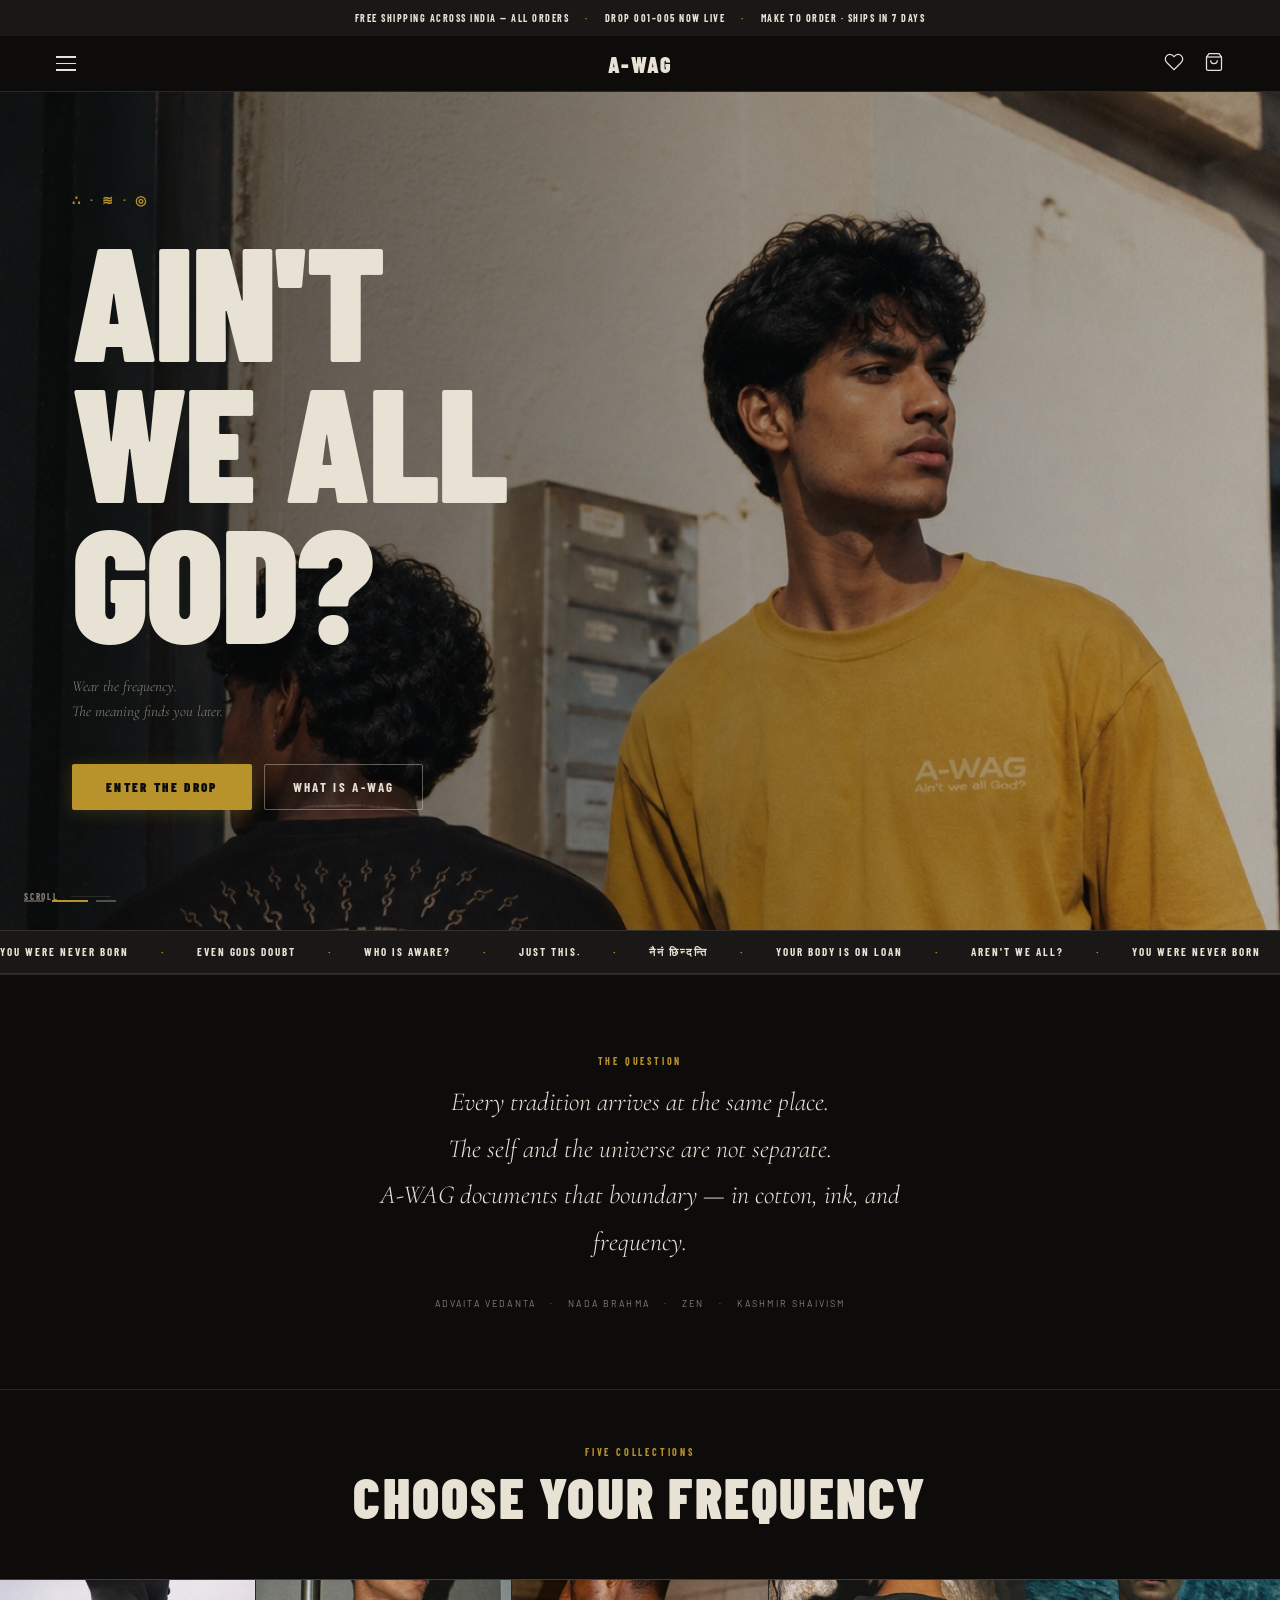
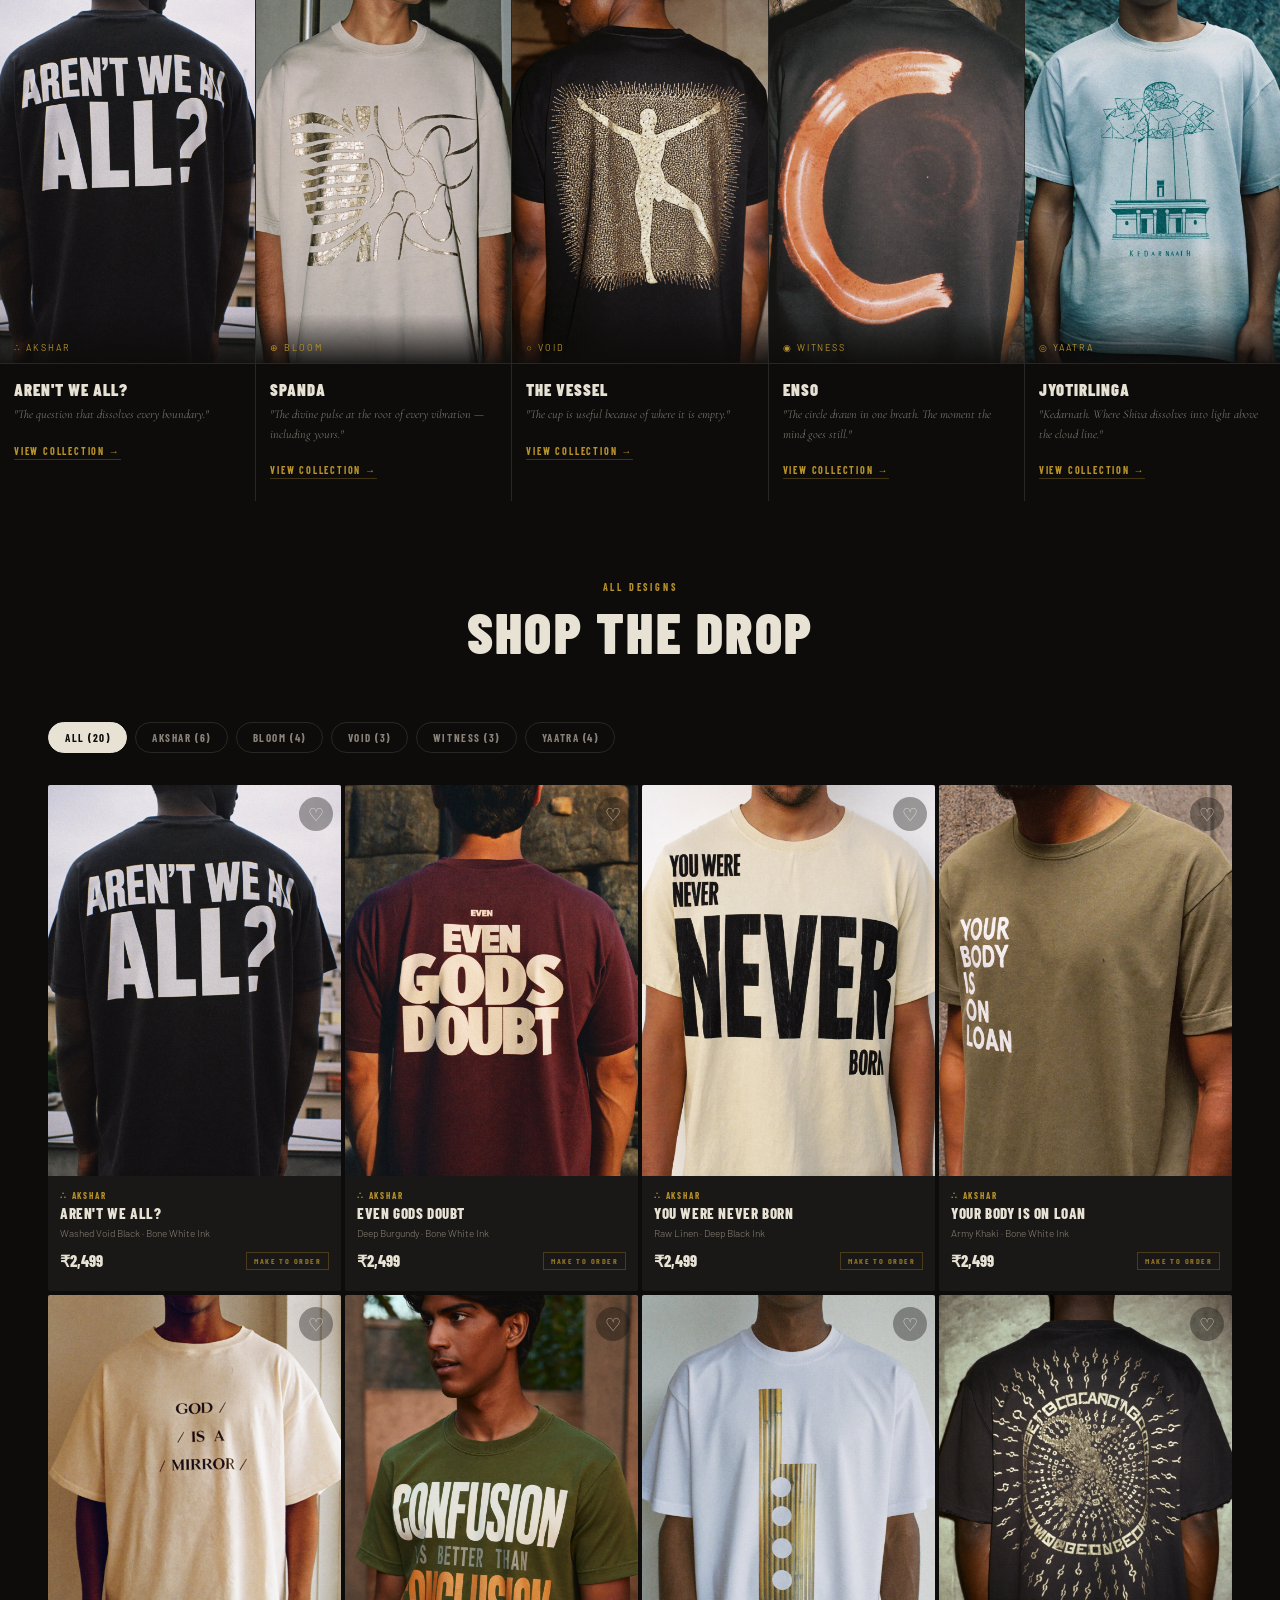
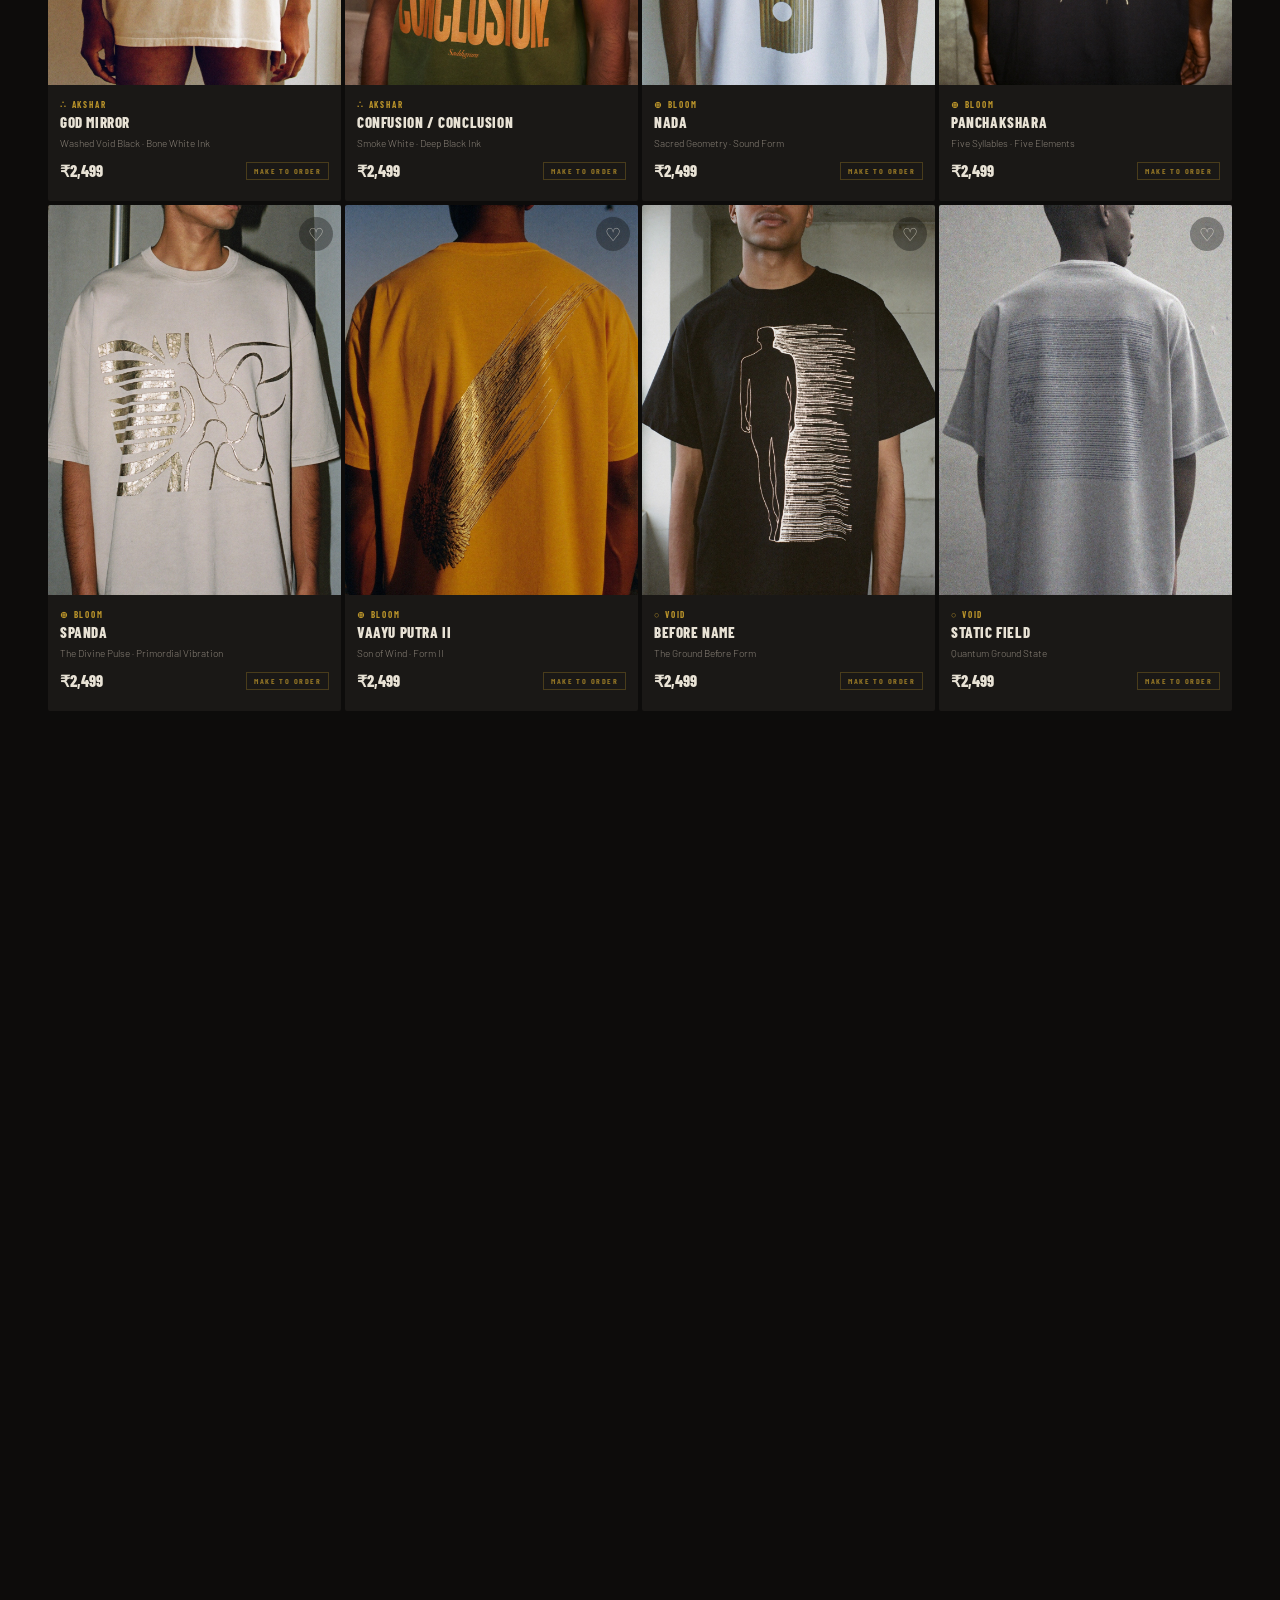
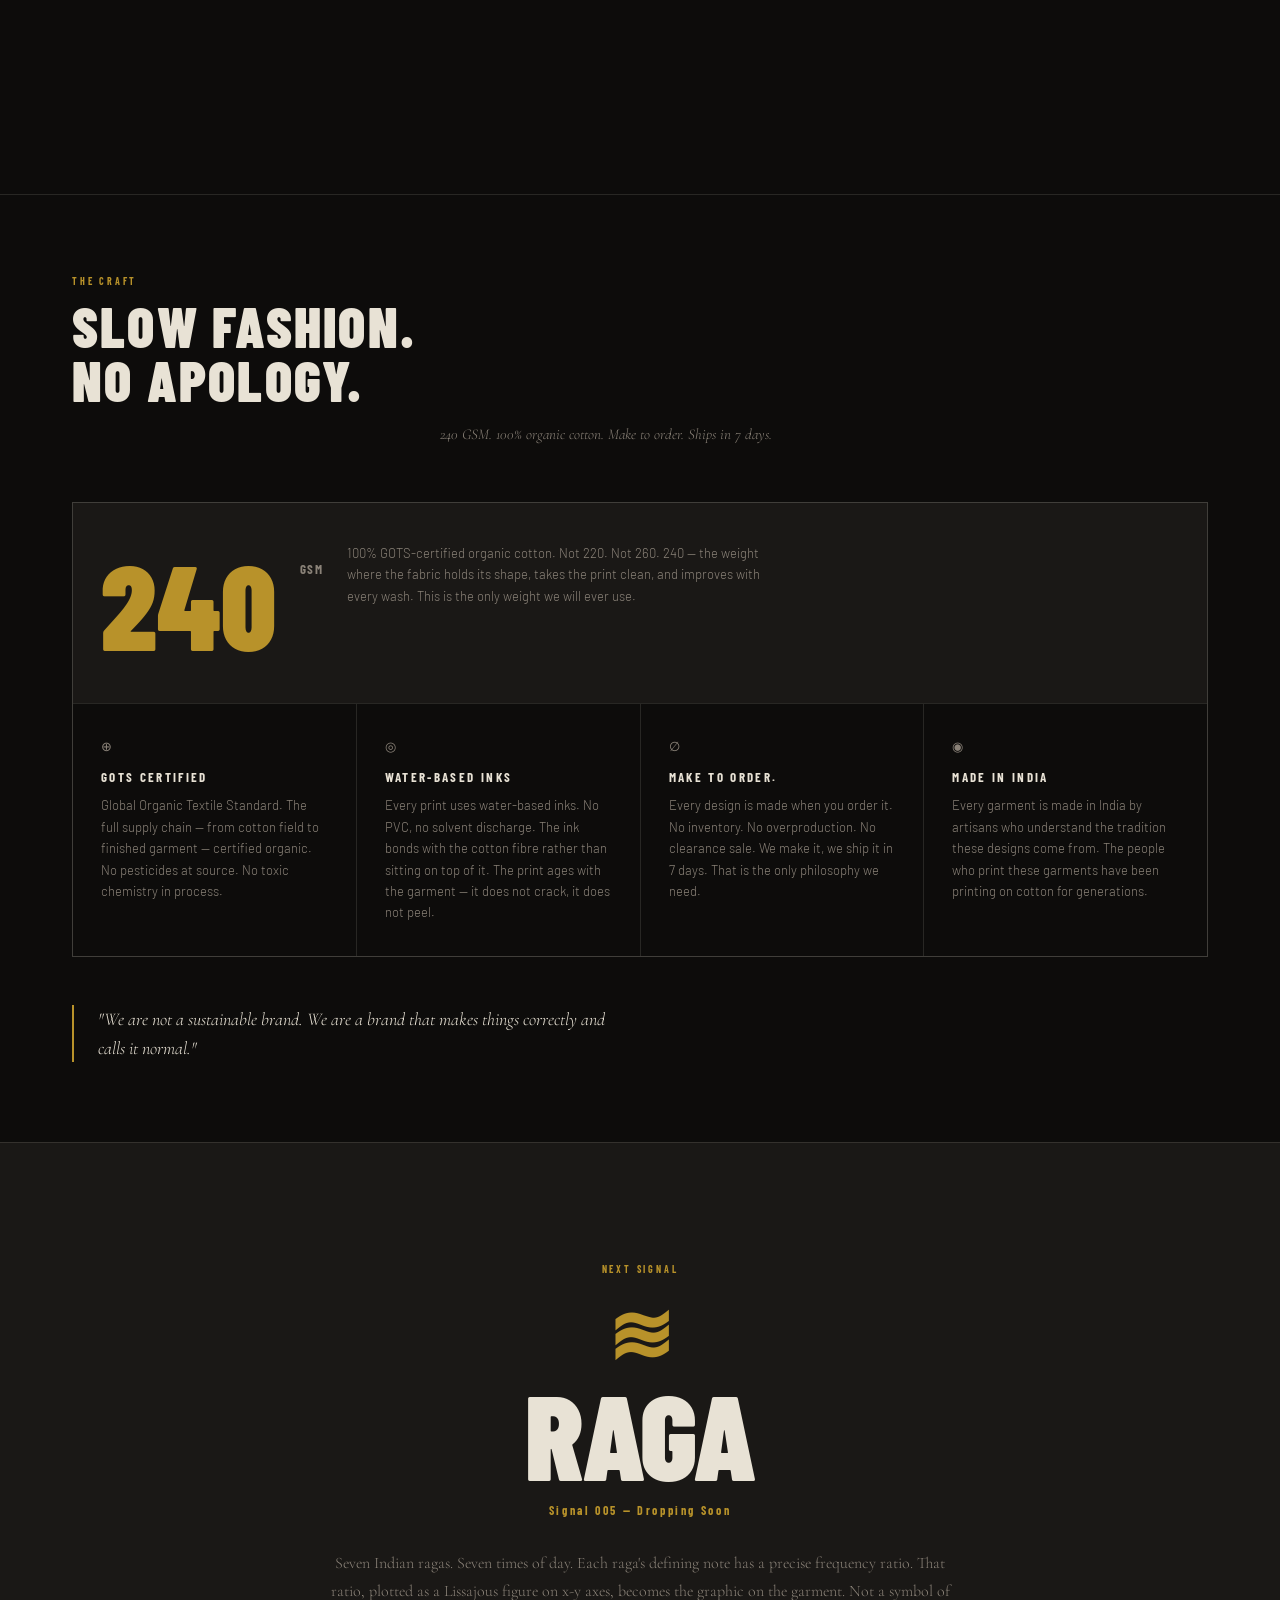
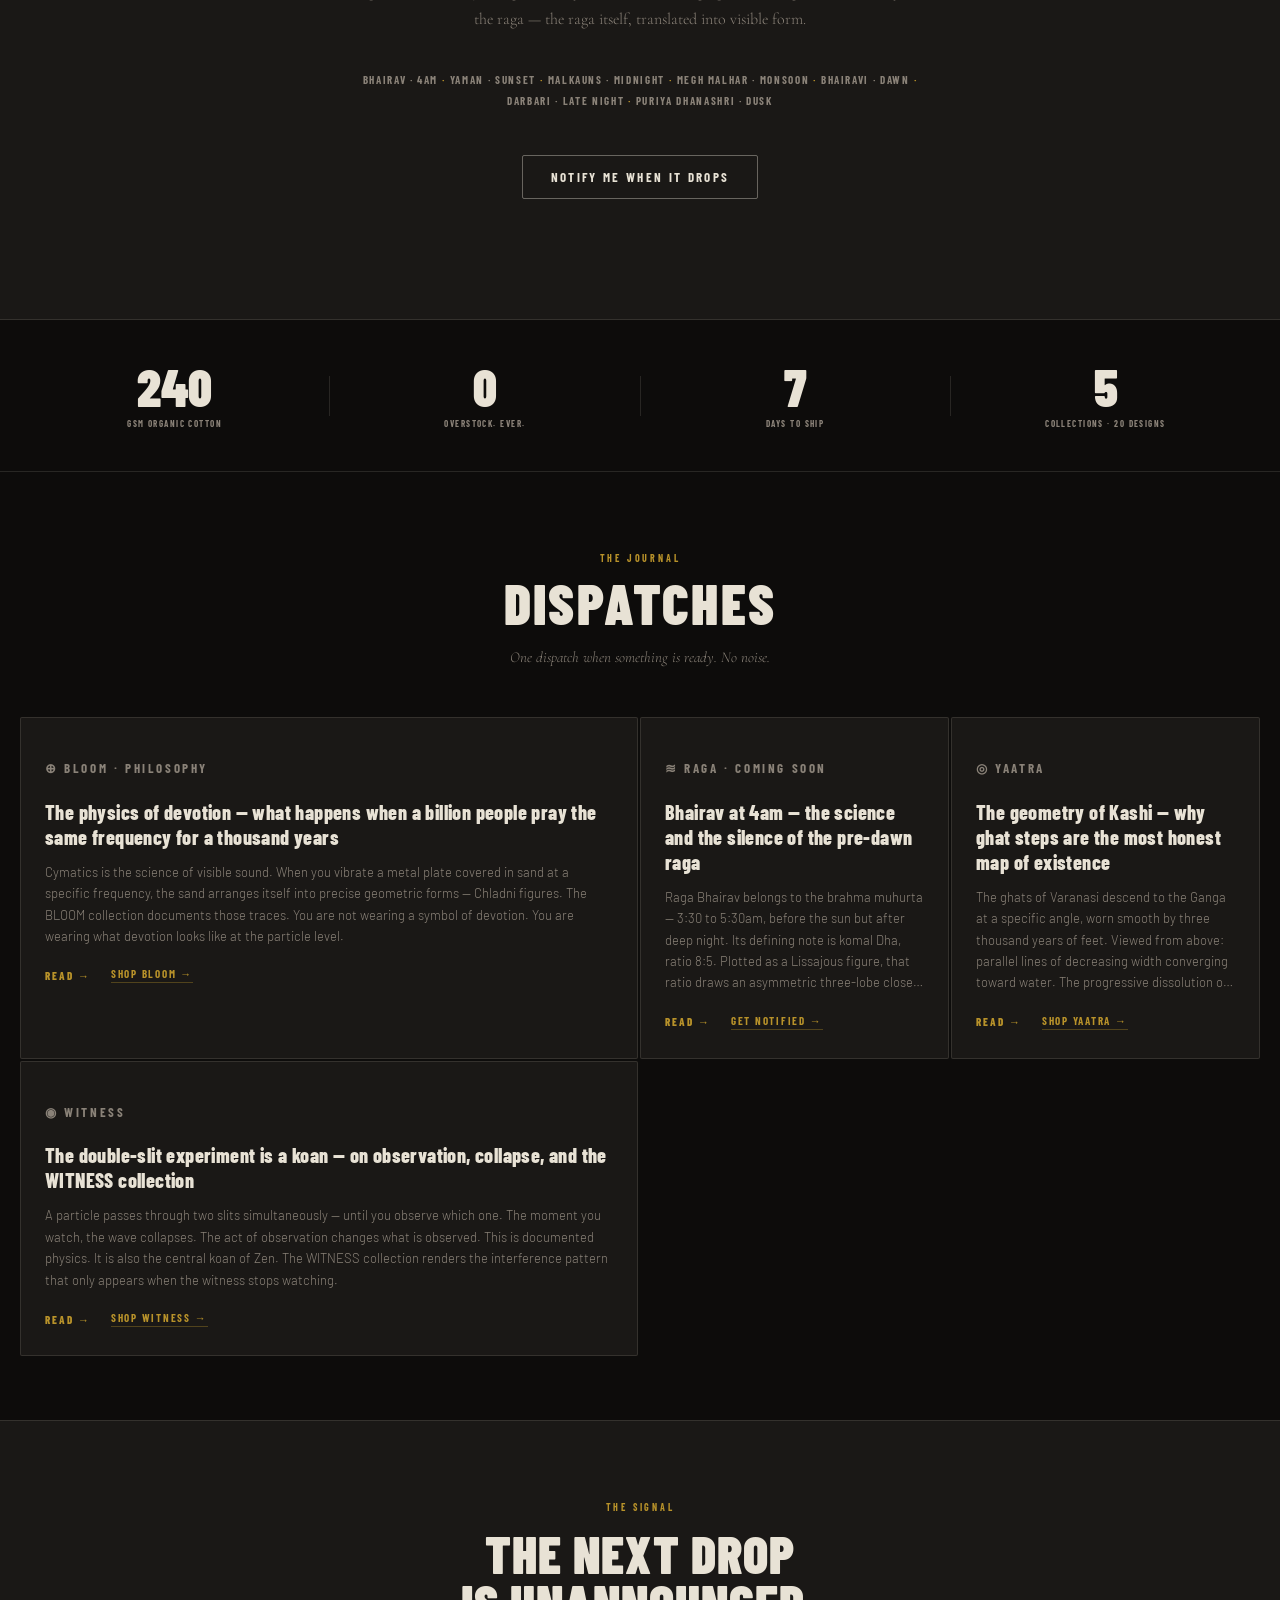
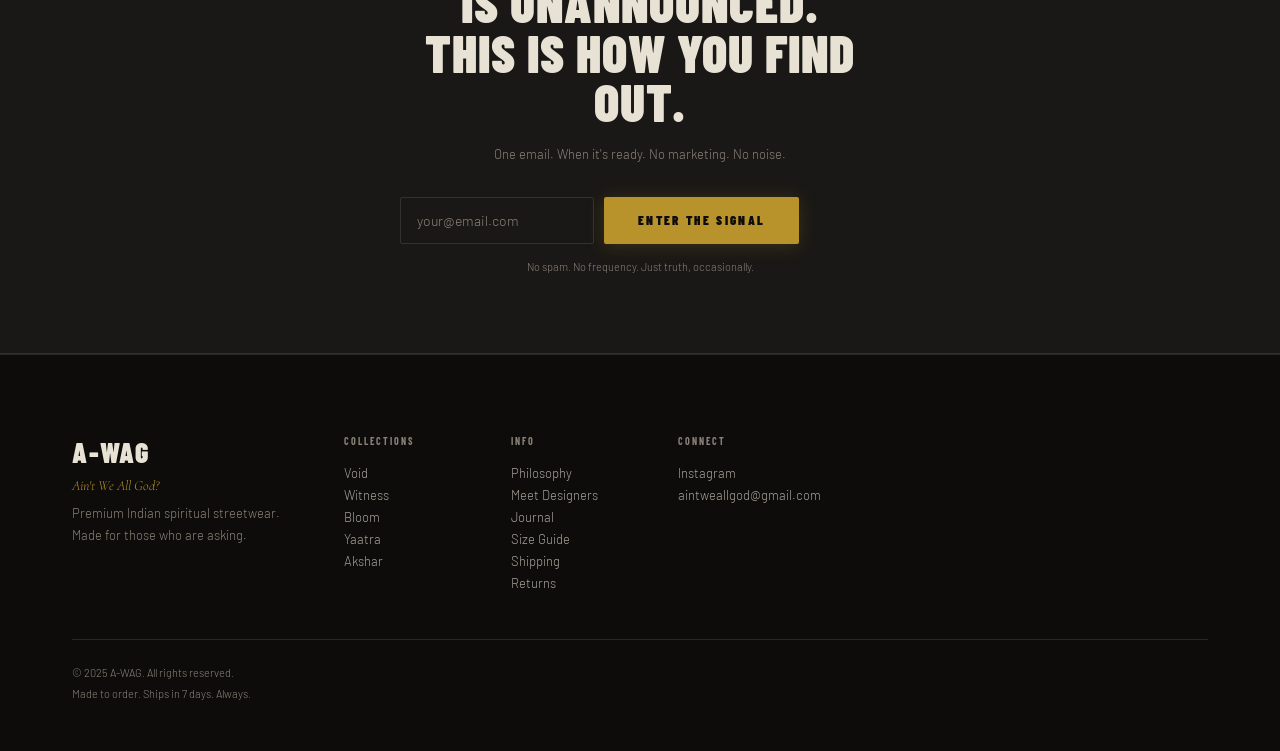
==== commit 9daceb1f: "Add files via upload" ====
--- a/index.html
+++ b/index.html
@@ -101,7 +101,20 @@
 
   <!-- HERO -->
   <section class="hero">
-    <canvas id="heroCanvas" class="hero-canvas"></canvas>
+
+    <!-- Image slider (replaces canvas animation) -->
+    <div class="hero-slider" id="heroSlider" aria-hidden="true">
+      <a href="#shop" class="hero-slide active" data-collection="all"
+         style="background-image:url('Header%20Images/header-1.jpg')" aria-label="Shop all designs"></a>
+      <a href="#shop" class="hero-slide" data-collection="Bloom"
+         style="background-image:url('Header%20Images/header-2.jpg')" aria-label="Shop Bloom collection"></a>
+      <a href="#shop" class="hero-slide" data-collection="Akshar"
+         style="background-image:url('Header%20Images/header-3.jpg')" aria-label="Shop Akshar collection"></a>
+    </div>
+
+    <!-- Overlay gradient so text stays readable -->
+    <div class="hero-slider-overlay"></div>
+
     <div class="hero-content">
       <p class="hero-signal">∴ · ≋ · ◎</p>
       <h1 class="hero-headline">AIN'T<br>WE ALL<br>GOD?</h1>
@@ -111,6 +124,14 @@
         <a href="#origin" class="btn-ghost">WHAT IS A-WAG</a>
       </div>
     </div>
+
+    <!-- Slide dots -->
+    <div class="hero-dots" id="heroDots">
+      <button class="hero-dot active" data-slide="0" aria-label="Slide 1"></button>
+      <button class="hero-dot" data-slide="1" aria-label="Slide 2"></button>
+      <button class="hero-dot" data-slide="2" aria-label="Slide 3"></button>
+    </div>
+
     <div class="hero-scroll-hint">
       <span>SCROLL</span>
       <div class="hero-scroll-line"></div>
--- a/style.css
+++ b/style.css
@@ -402,7 +402,7 @@
   background: radial-gradient(ellipse at 20% 80%, rgba(184, 146, 42, 0.06) 0%, transparent 60%);
   pointer-events: none;
 }
-.hero-content { position: relative; z-index: 1; }
+.hero-content { position: relative; z-index: 2; }
 .hero-signal {
   font-family: var(--font-condensed);
   font-size: 13px;
@@ -437,7 +437,7 @@
   display: flex;
   align-items: center;
   gap: 12px;
-  z-index: 1;
+  z-index: 3;
 }
 .hero-scroll-hint span {
   font-family: var(--font-condensed);
@@ -1102,14 +1102,60 @@
 /* =============================================
    HERO CANVAS
    ============================================= */
-.hero-canvas {
+/* Hero image slider */
+.hero-slider {
   position: absolute;
   inset: 0;
-  width: 100%;
-  height: 100%;
   z-index: 0;
-  opacity: 0.55;
+}
+.hero-slide {
+  position: absolute;
+  inset: 0;
+  background-size: cover;
+  background-position: center top;
+  background-repeat: no-repeat;
+  opacity: 0;
+  transition: opacity 1s ease;
+  display: block;
+  cursor: pointer;
+}
+.hero-slide.active { opacity: 1; }
+
+/* Dark gradient so headline stays legible over the photo */
+.hero-slider-overlay {
+  position: absolute;
+  inset: 0;
+  z-index: 1;
+  background: linear-gradient(
+    to right,
+    rgba(10,9,8,0.72) 0%,
+    rgba(10,9,8,0.38) 55%,
+    rgba(10,9,8,0.18) 100%
+  );
   pointer-events: none;
+}
+
+/* Slide indicator dots */
+.hero-dots {
+  position: absolute;
+  bottom: 28px;
+  left: 24px;
+  display: flex;
+  gap: 8px;
+  z-index: 3;
+}
+.hero-dot {
+  width: 20px;
+  height: 2px;
+  background: rgba(232,226,213,0.3);
+  border: none;
+  padding: 0;
+  cursor: pointer;
+  transition: background 0.3s, width 0.3s;
+}
+.hero-dot.active {
+  background: var(--sur-gold);
+  width: 36px;
 }
 
 /* =============================================
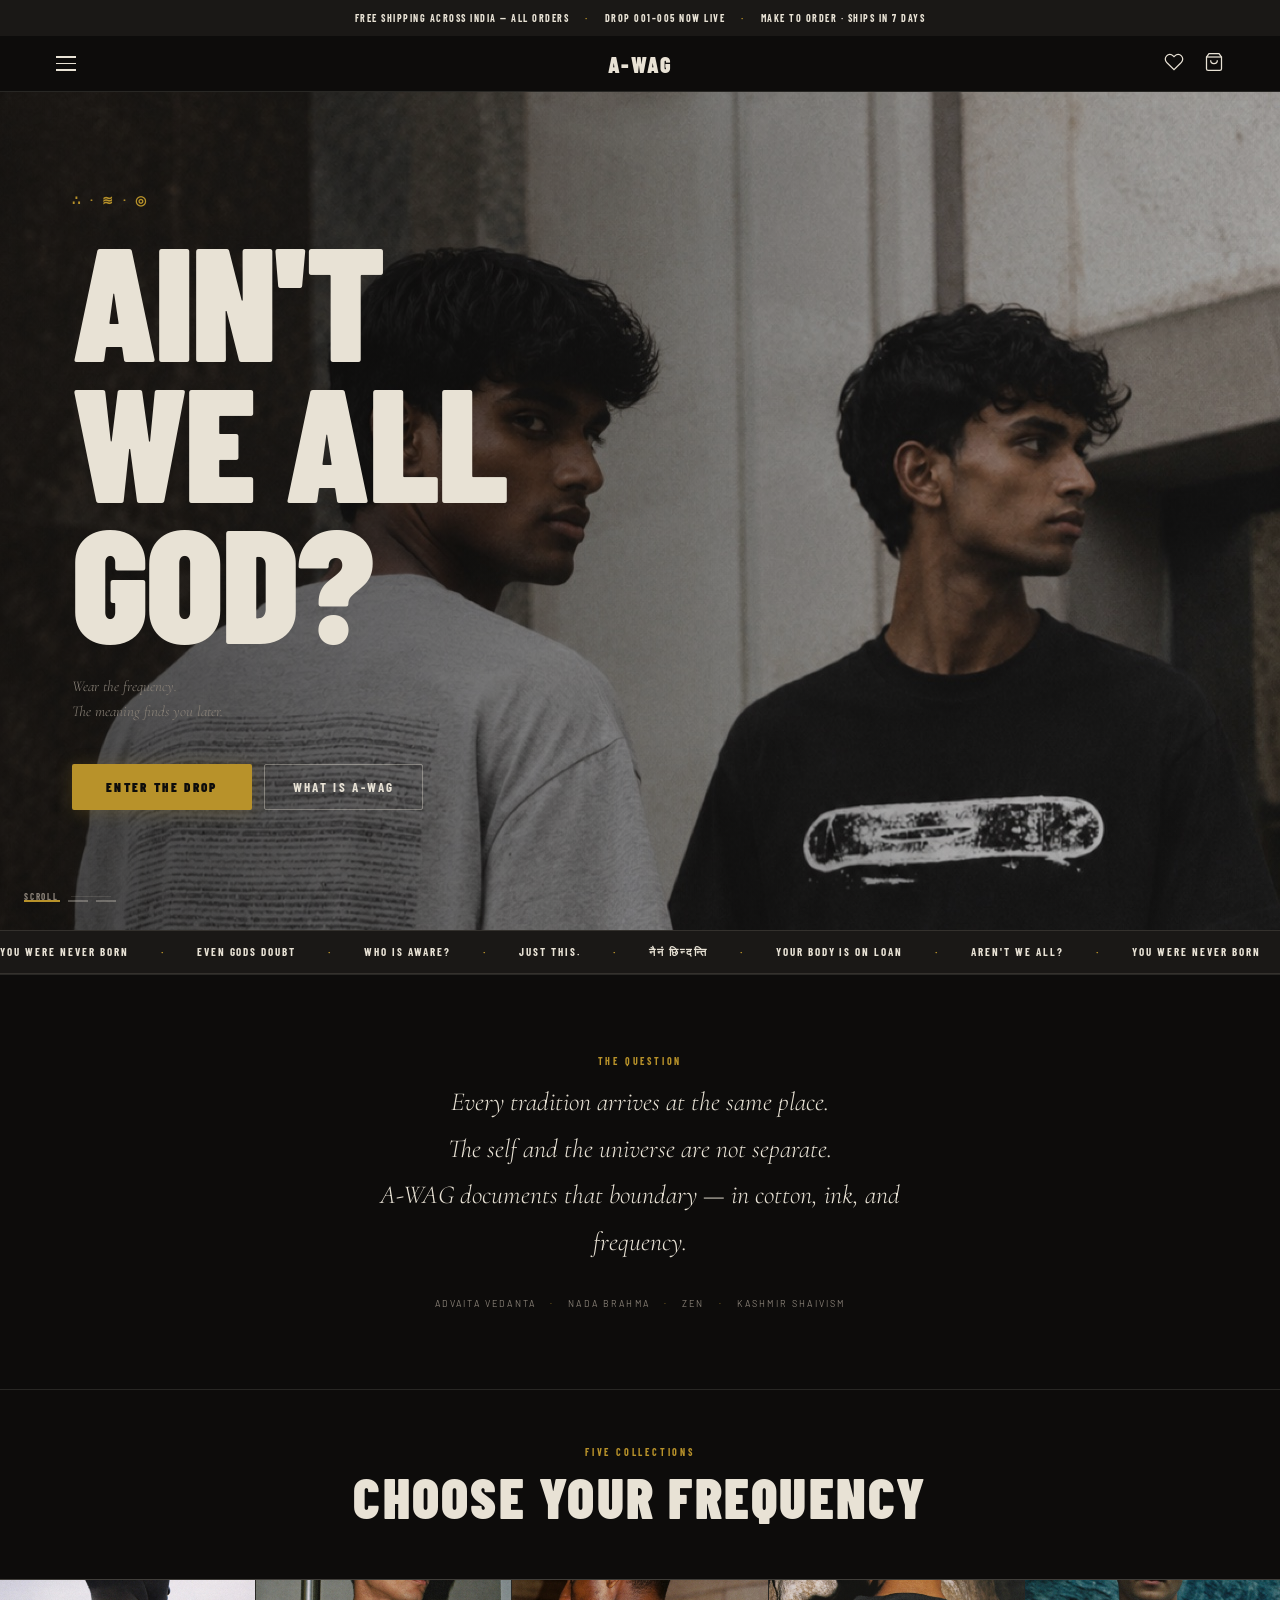
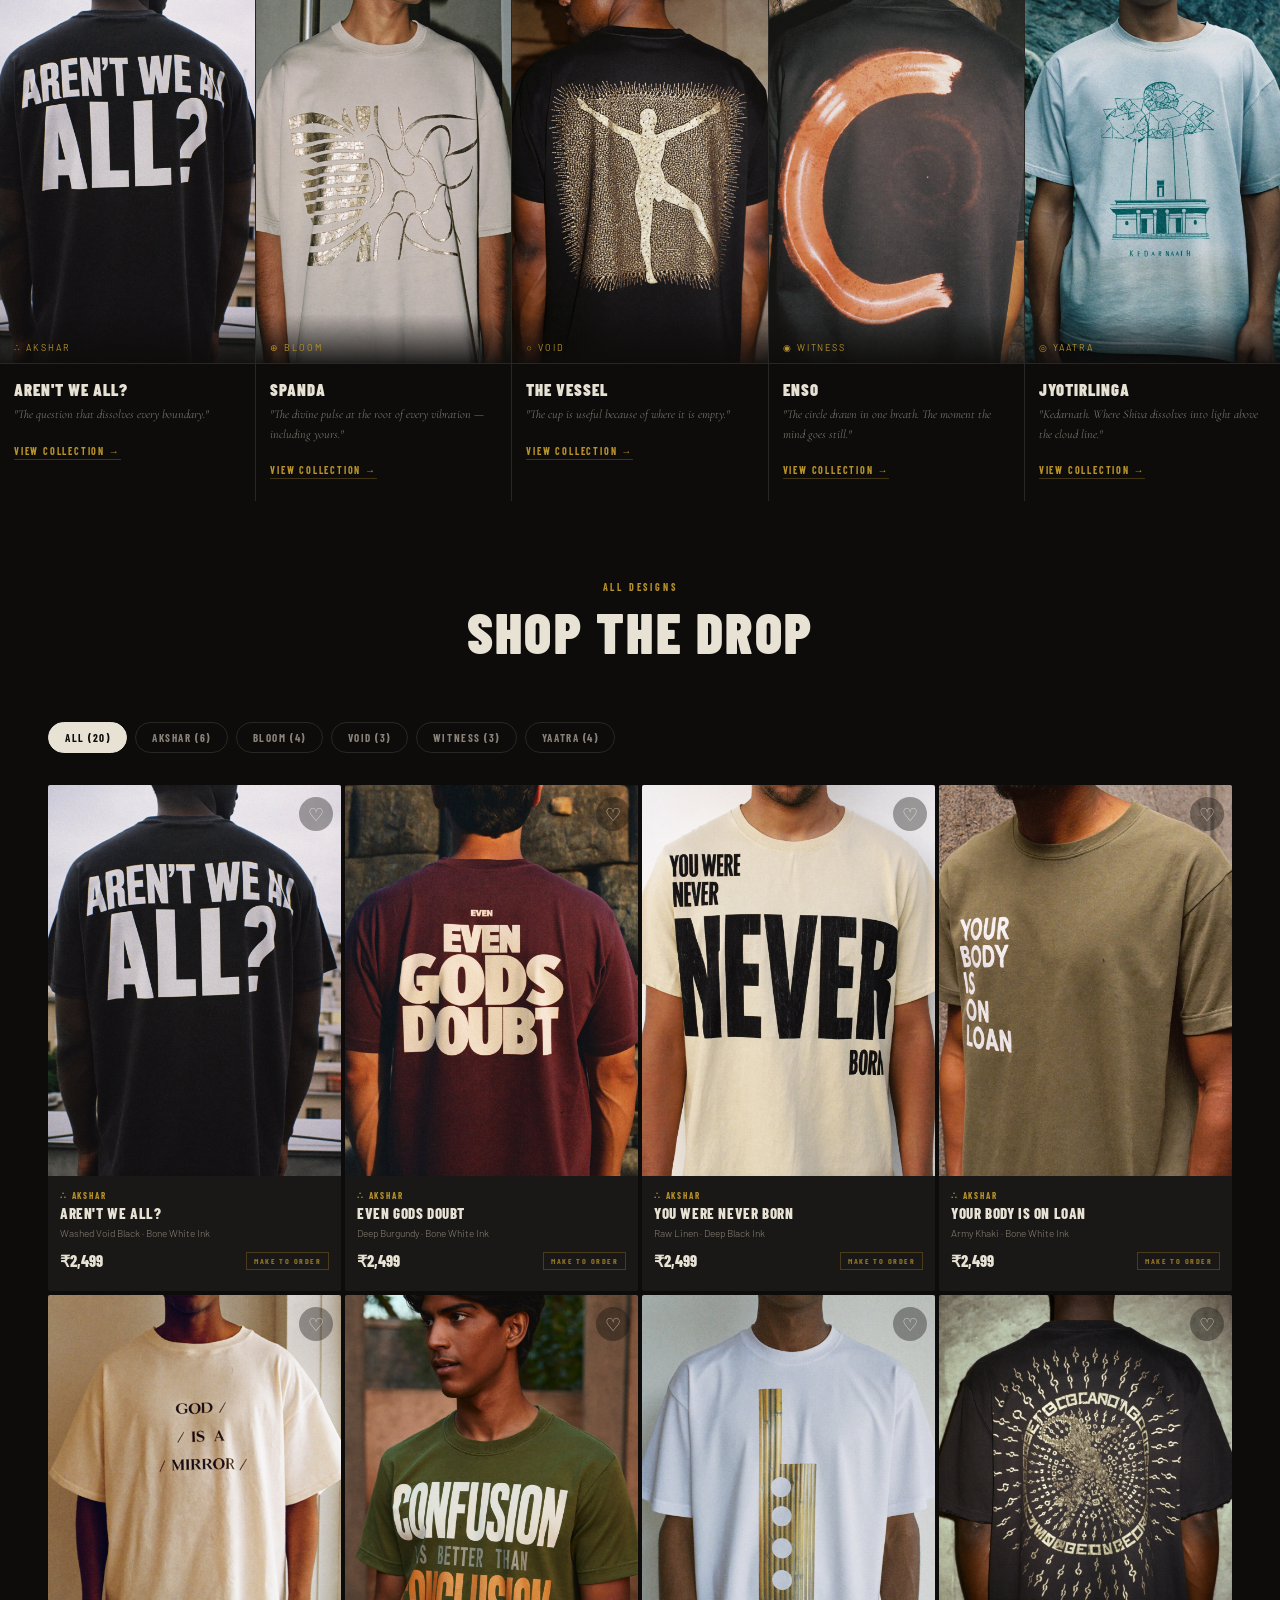
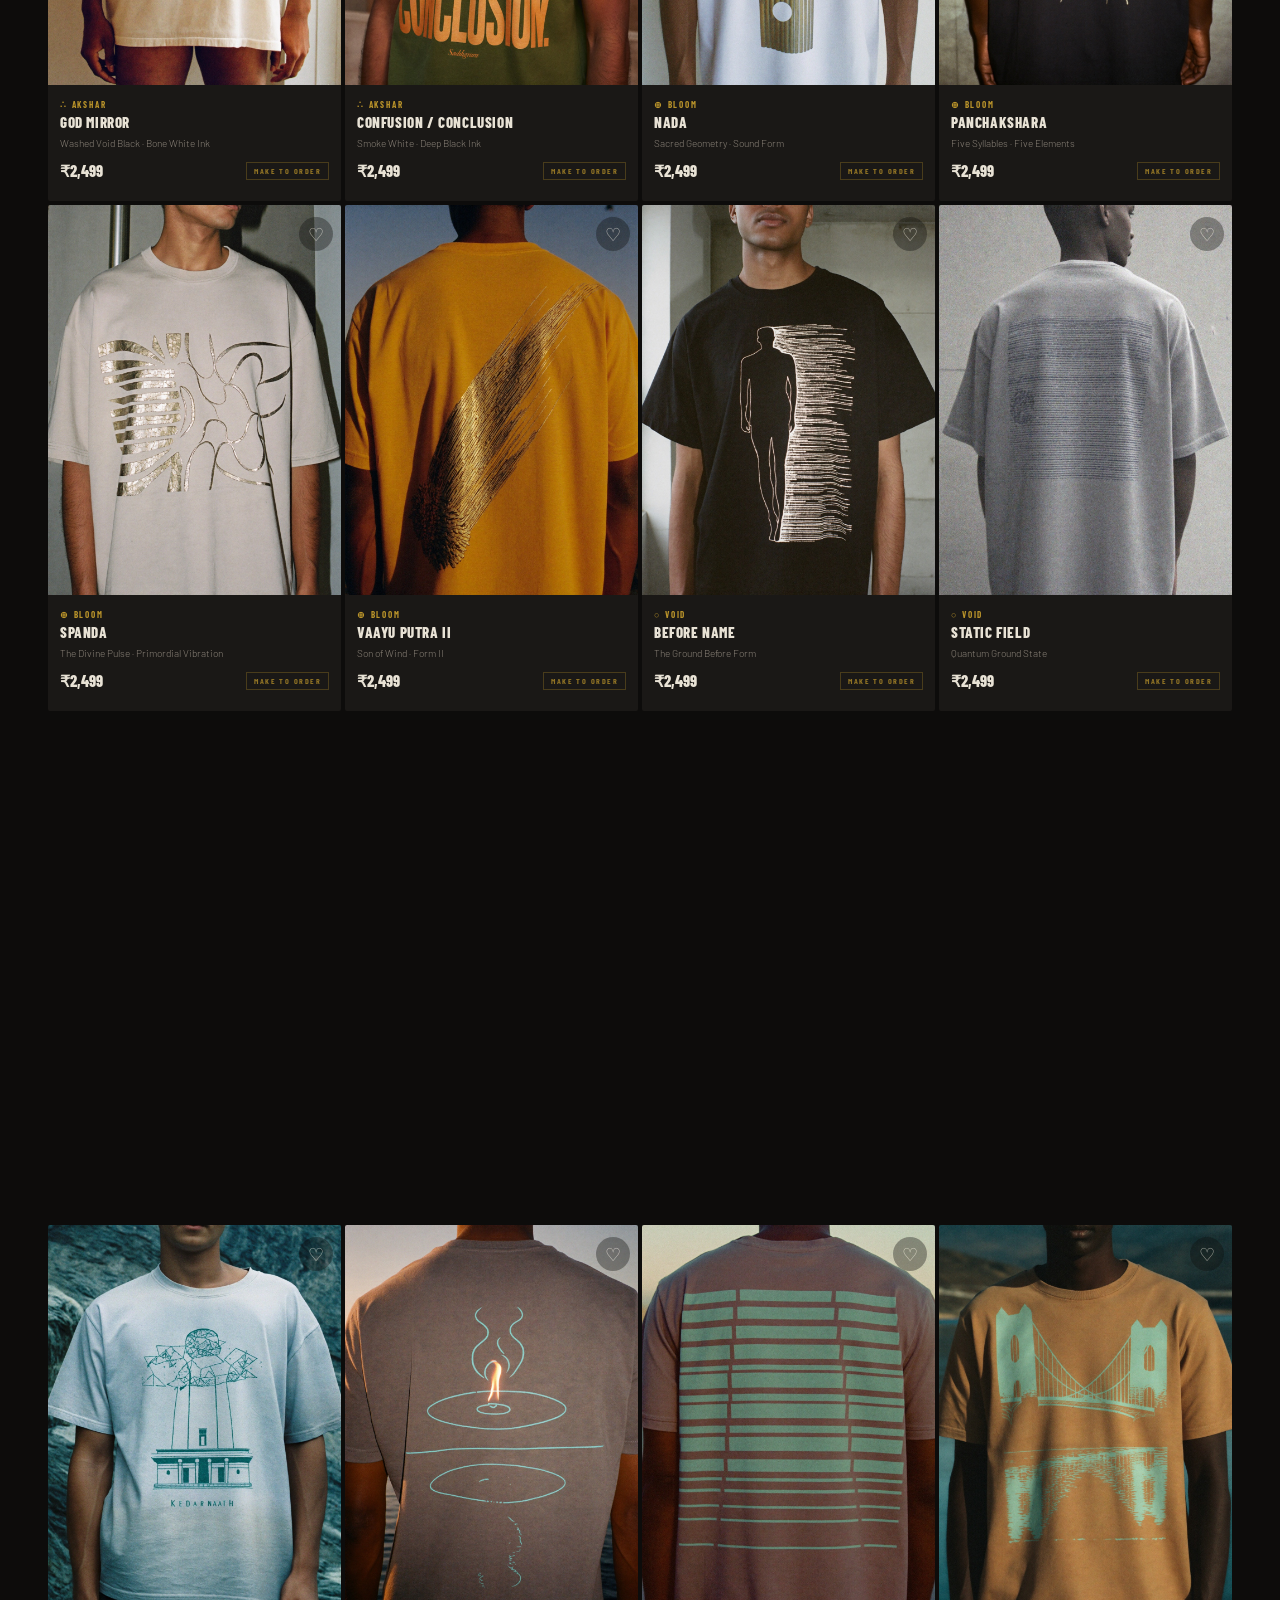
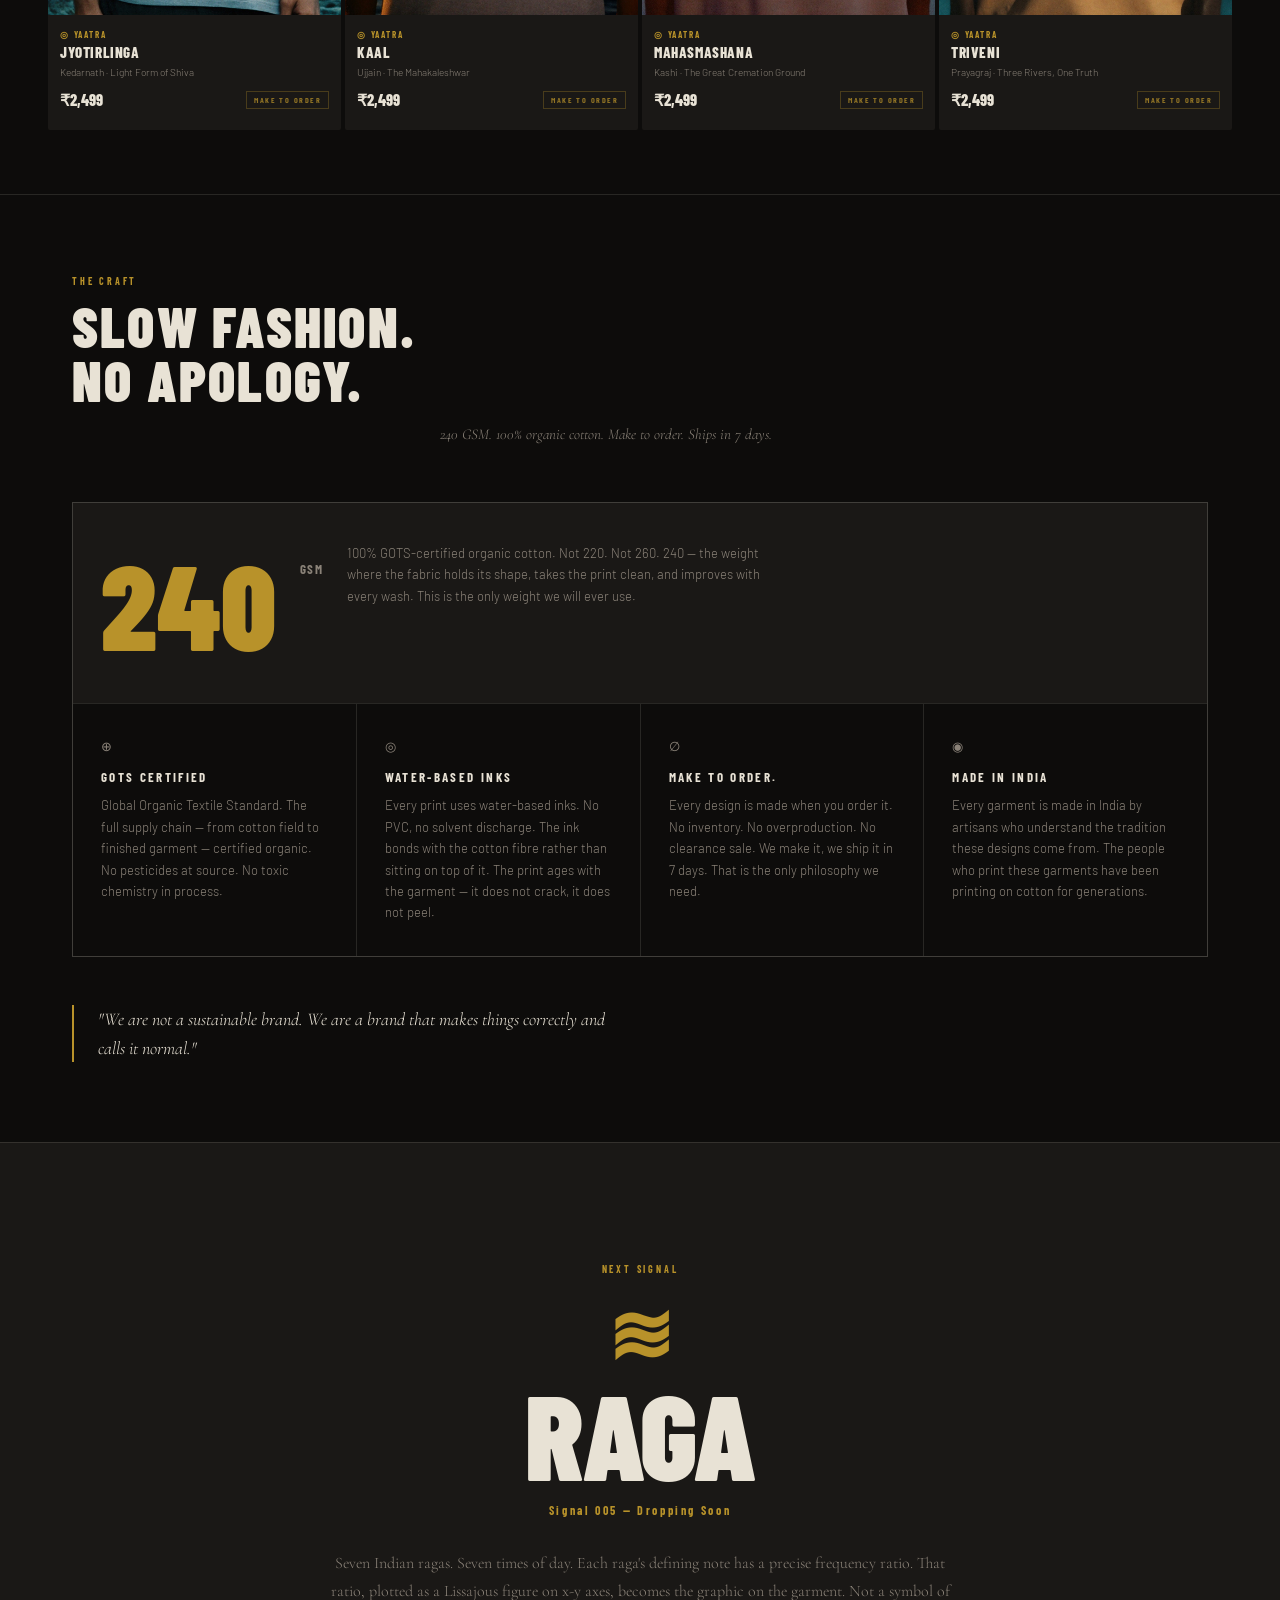
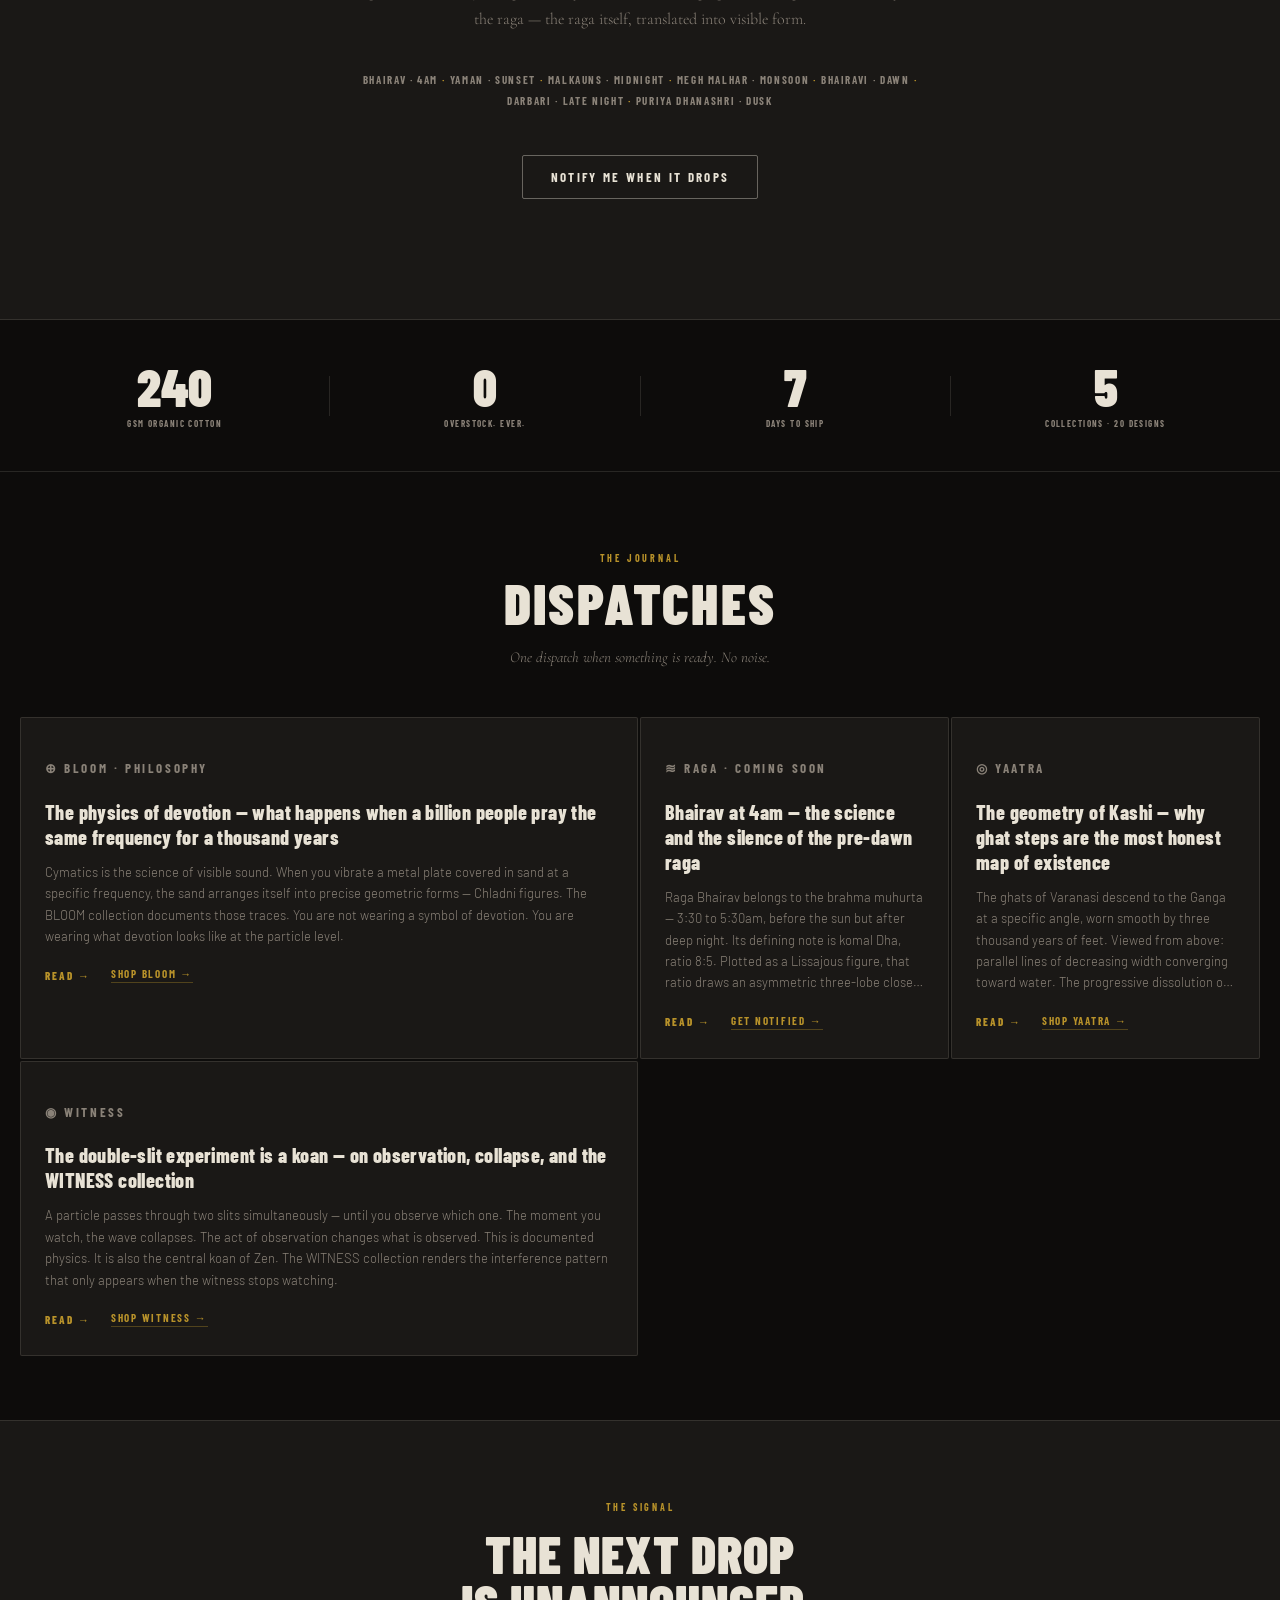
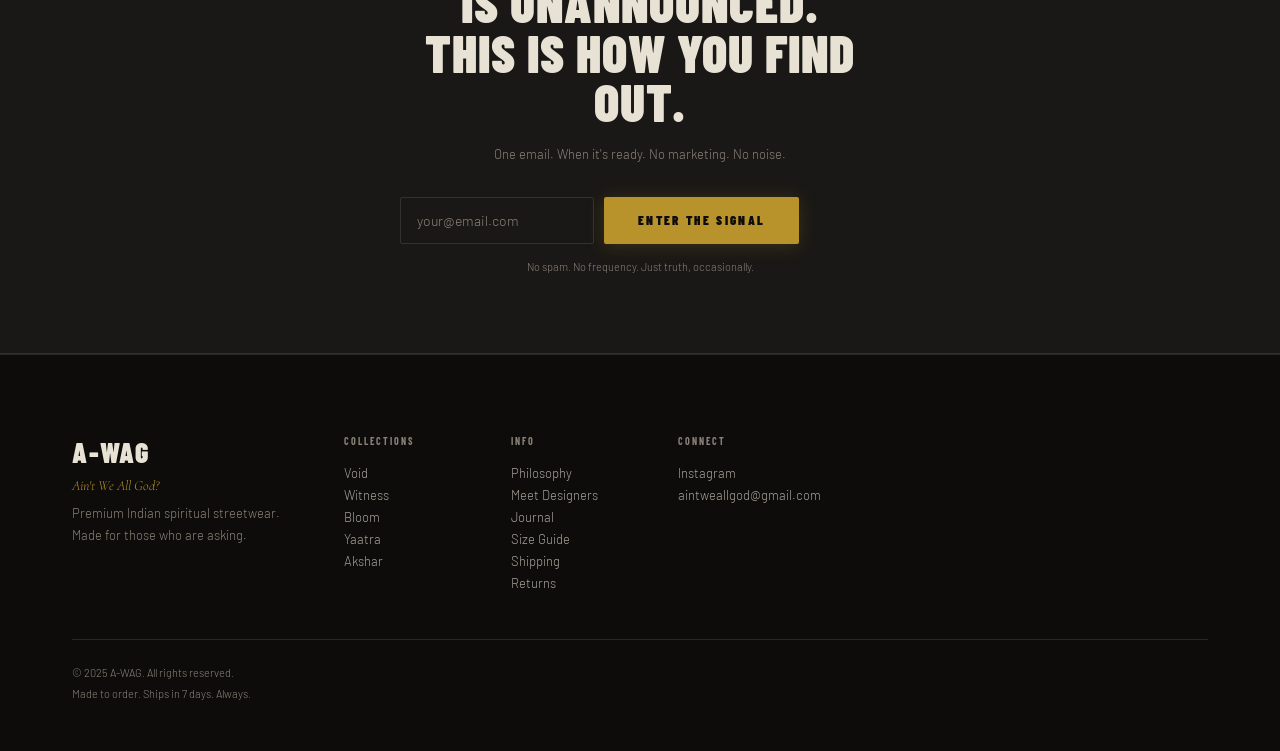
==== commit 93fbbee9: "Add files via upload" ====
--- a/index.html
+++ b/index.html
@@ -21,7 +21,23 @@
     });
   </script>
 
-  <!-- Meta Pixel — paste fbq snippet here when ready -->
+  <!-- Meta Pixel Code -->
+  <script>
+  !function(f,b,e,v,n,t,s)
+  {if(f.fbq)return;n=f.fbq=function(){n.callMethod?
+  n.callMethod.apply(n,arguments):n.queue.push(arguments)};
+  if(!f._fbq)f._fbq=n;n.push=n;n.loaded=!0;n.version='2.0';
+  n.queue=[];t=b.createElement(e);t.async=!0;
+  t.src=v;s=b.getElementsByTagName(e)[0];
+  s.parentNode.insertBefore(t,s)}(window, document,'script',
+  'https://connect.facebook.net/en_US/fbevents.js');
+  fbq('init', '828940853275665');
+  fbq('track', 'PageView');
+  </script>
+  <noscript><img height="1" width="1" style="display:none"
+  src="https://www.facebook.com/tr?id=828940853275665&ev=PageView&noscript=1"
+  /></noscript>
+  <!-- End Meta Pixel Code -->
   <!-- Microsoft Clarity — paste clarity snippet here when ready -->
 
 </head>
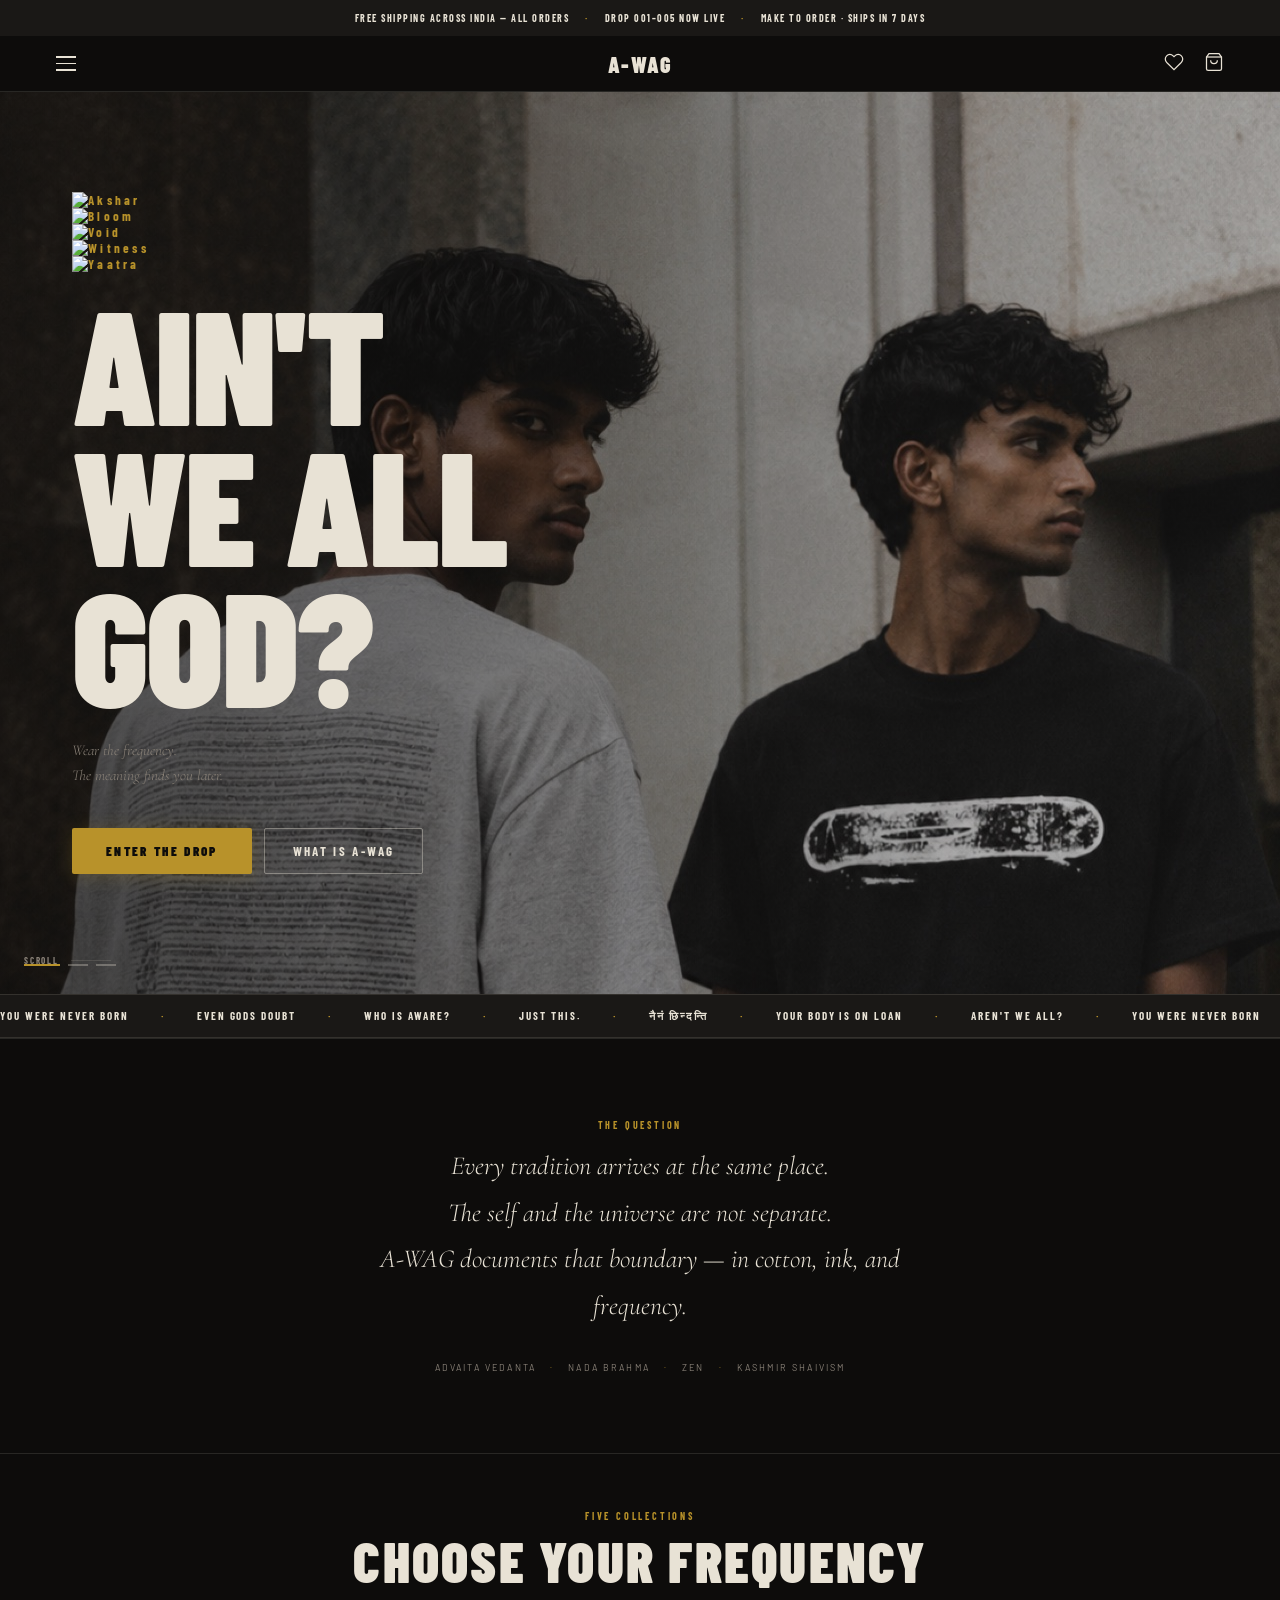
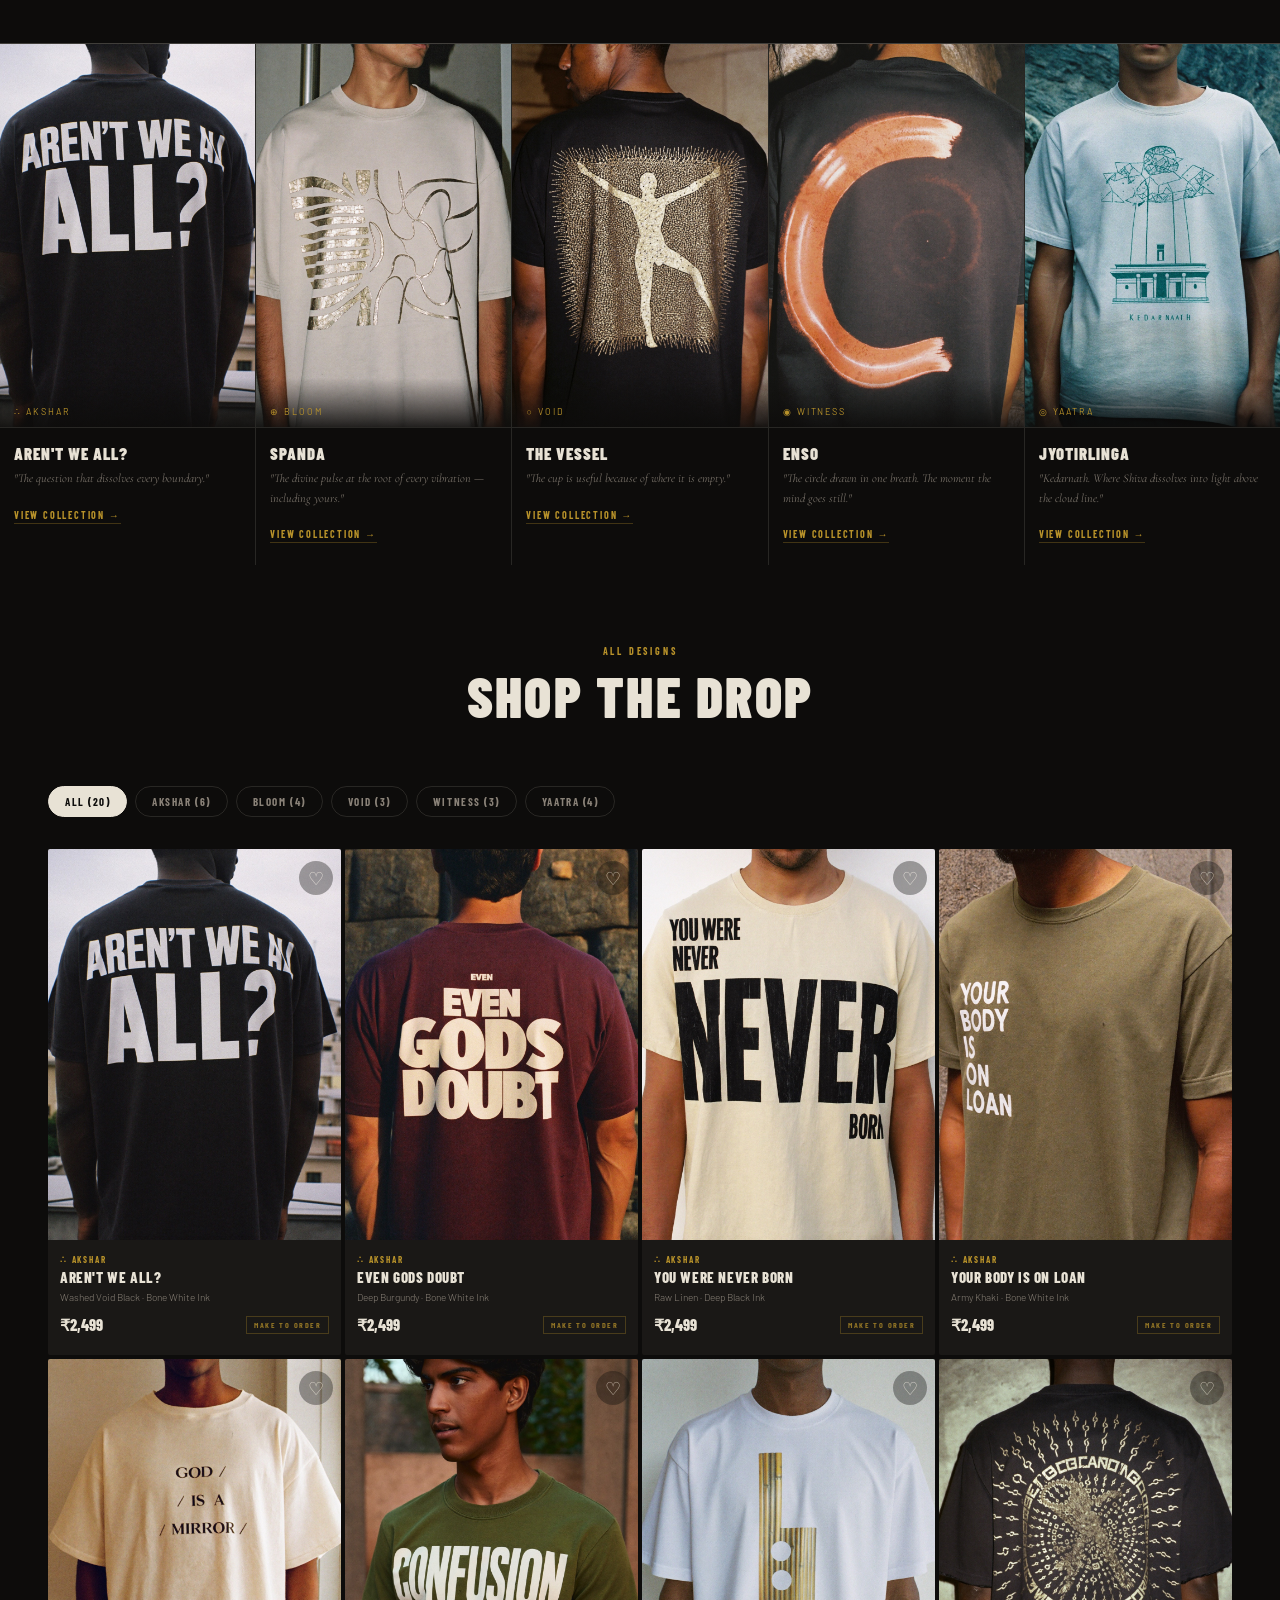
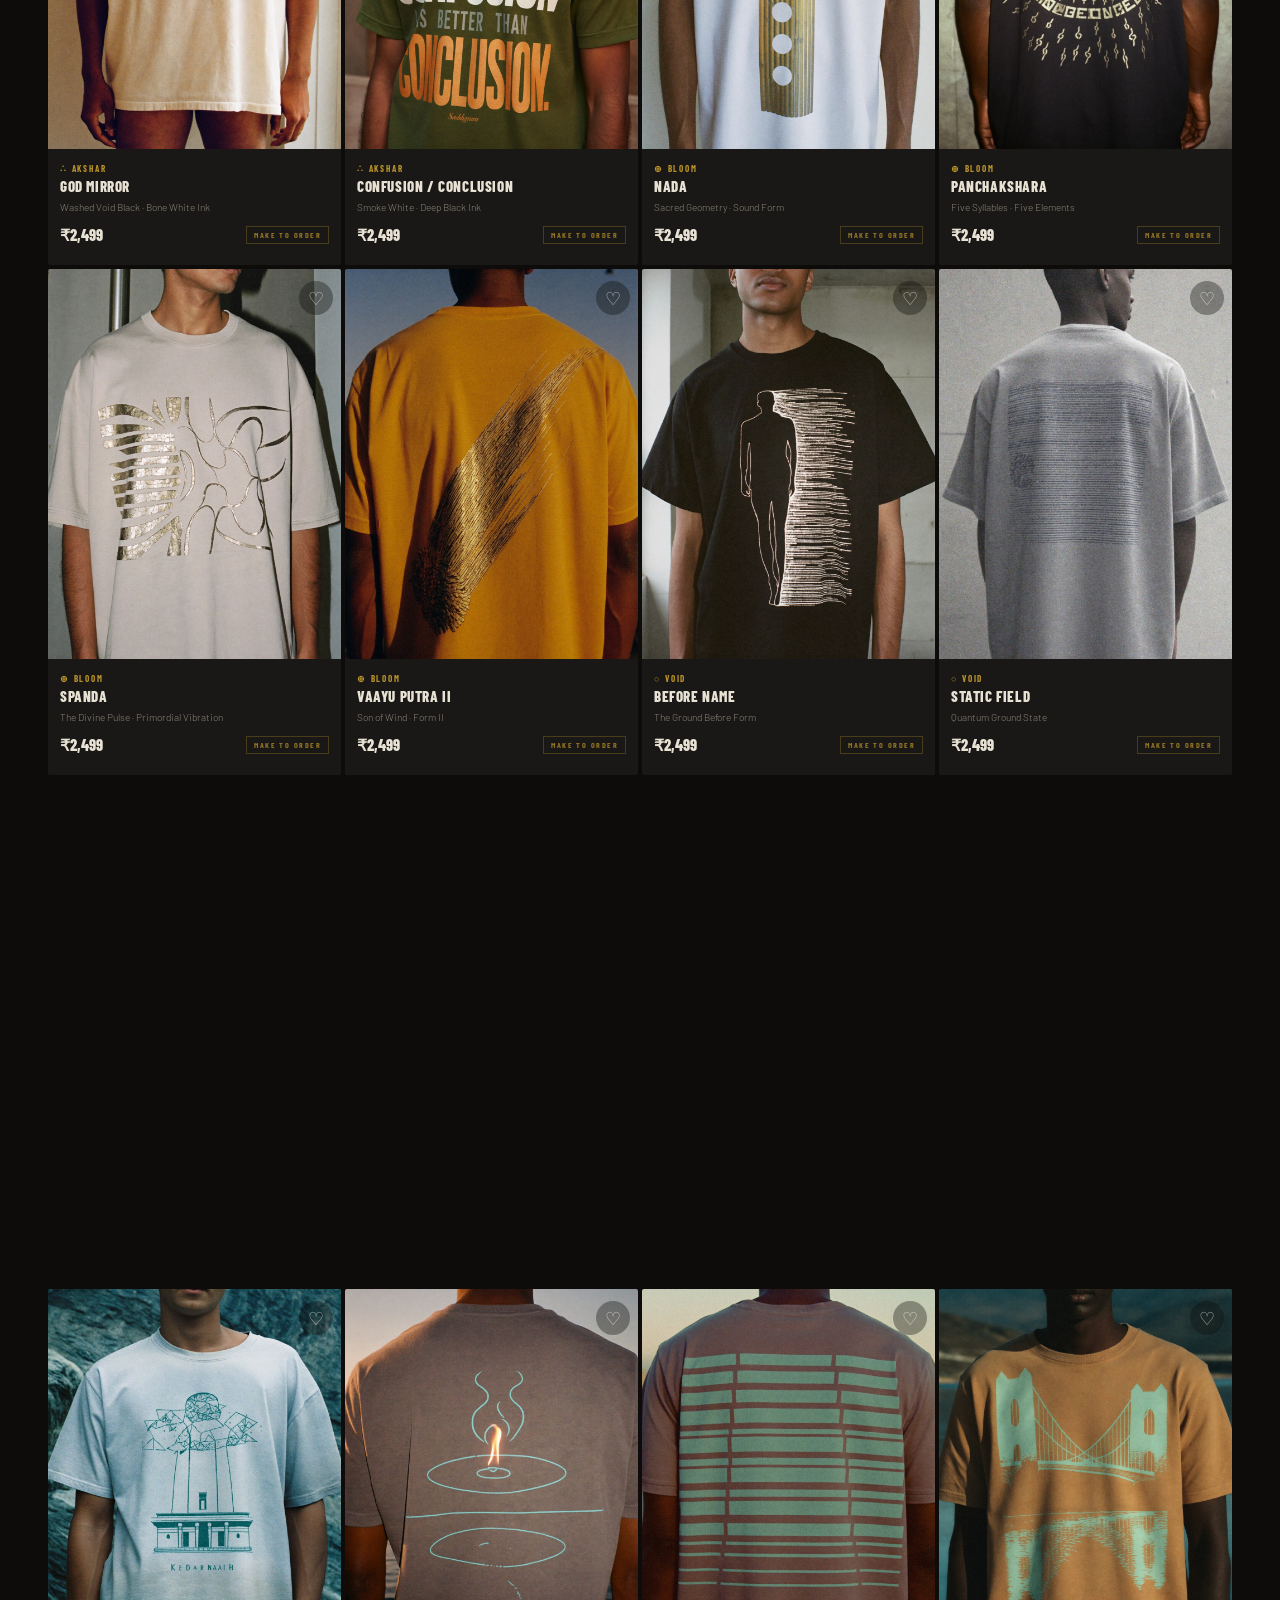
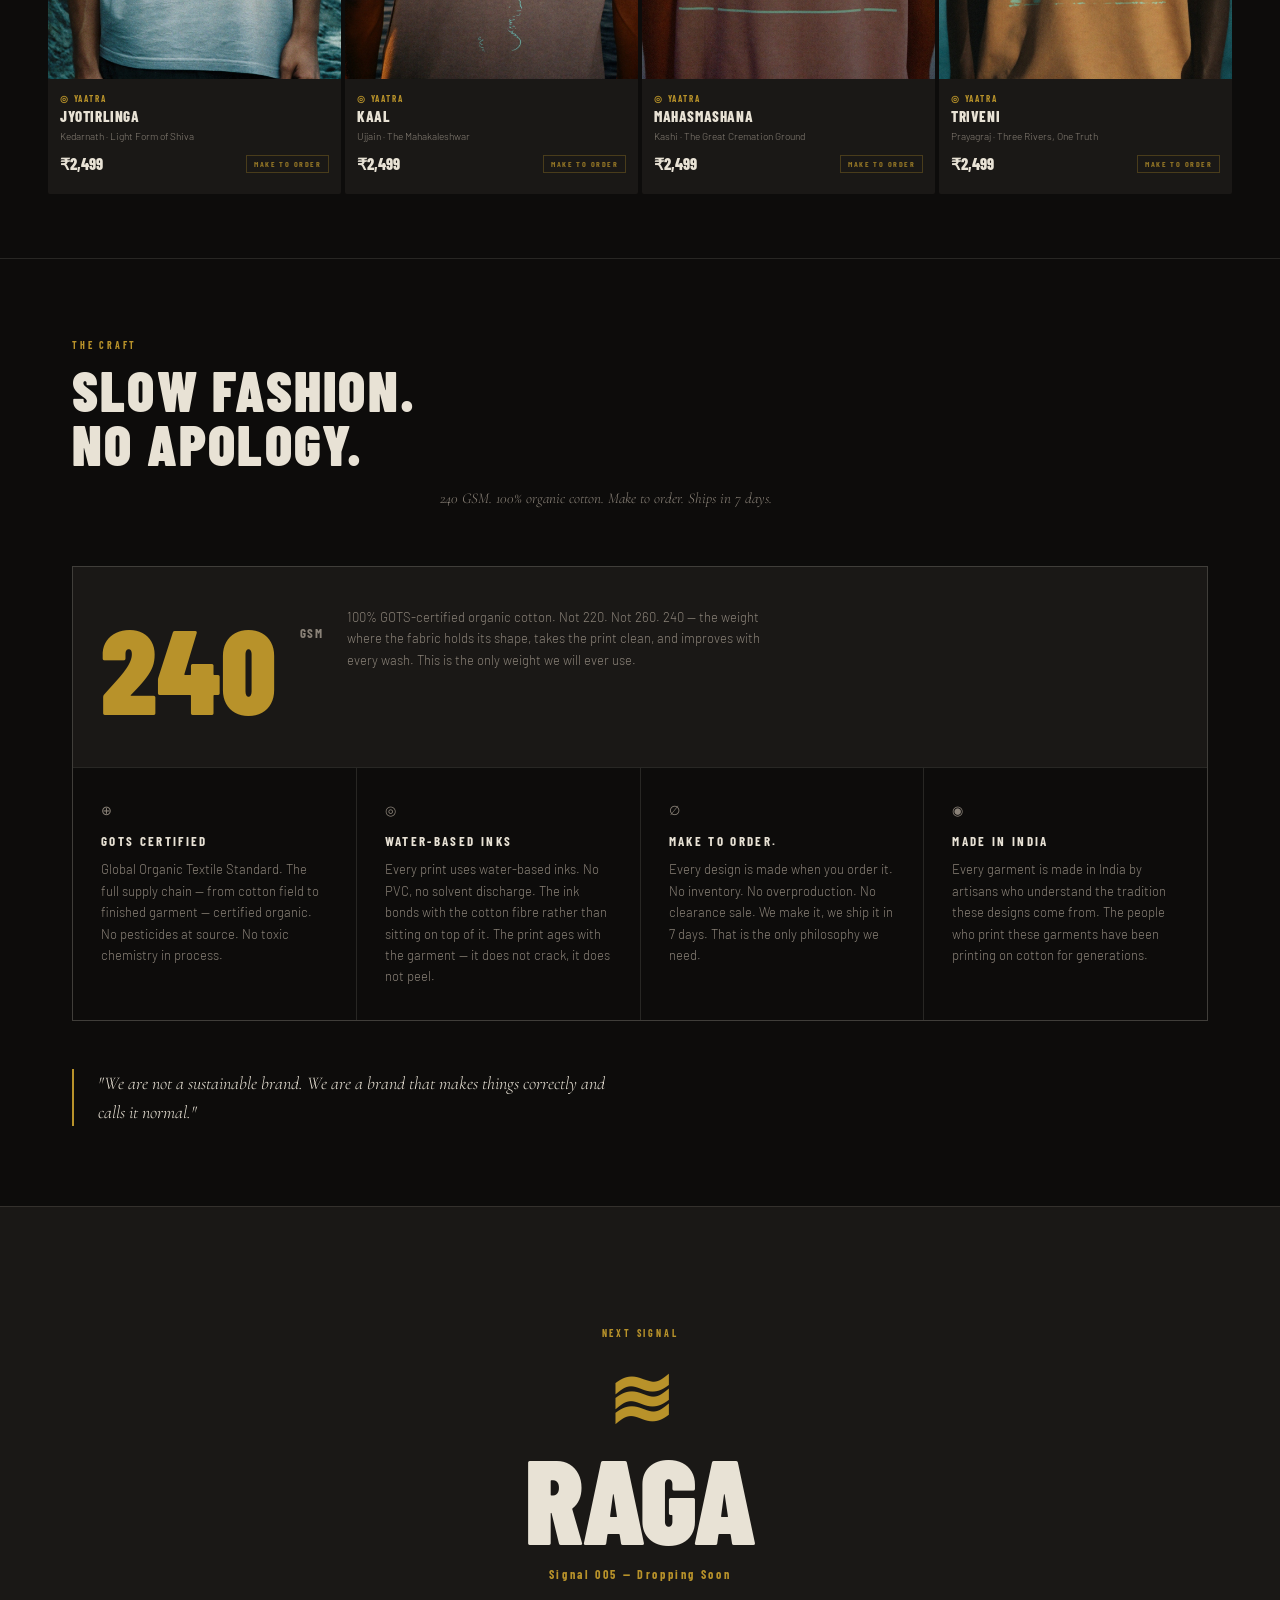
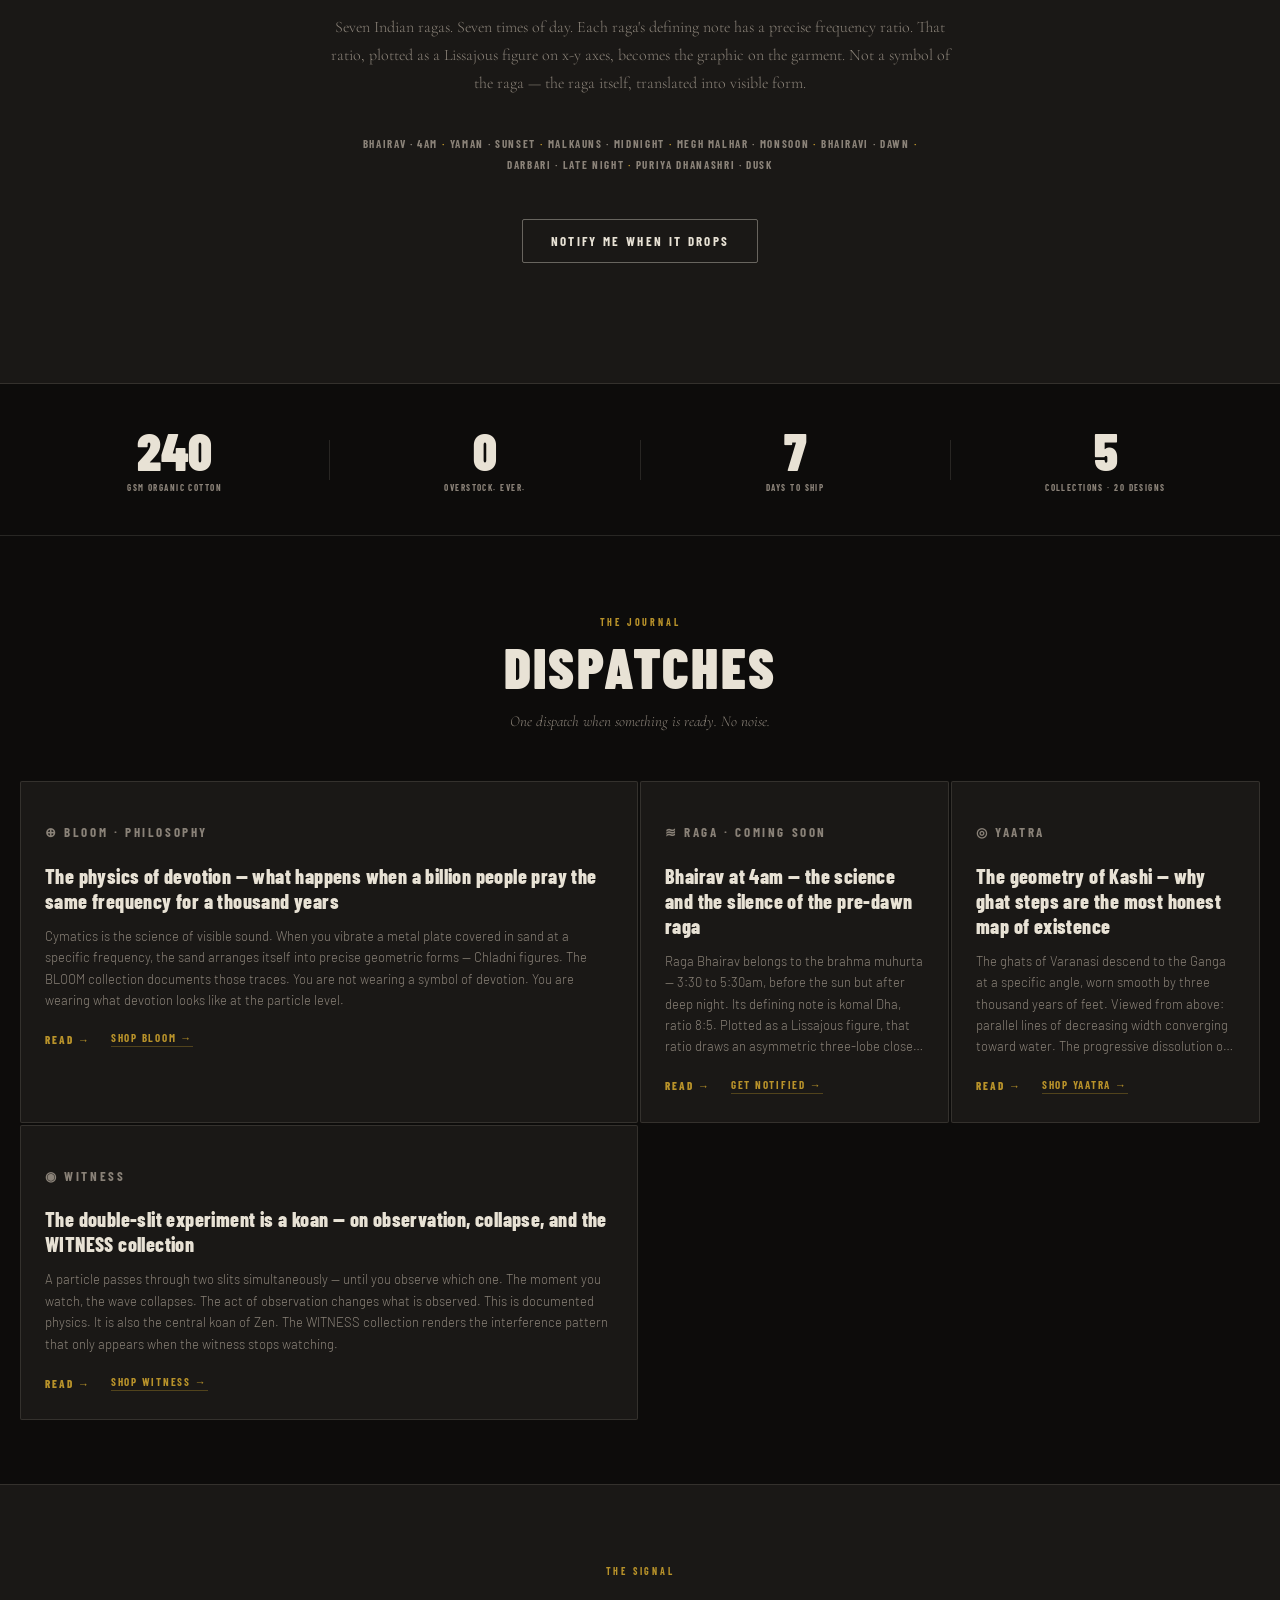
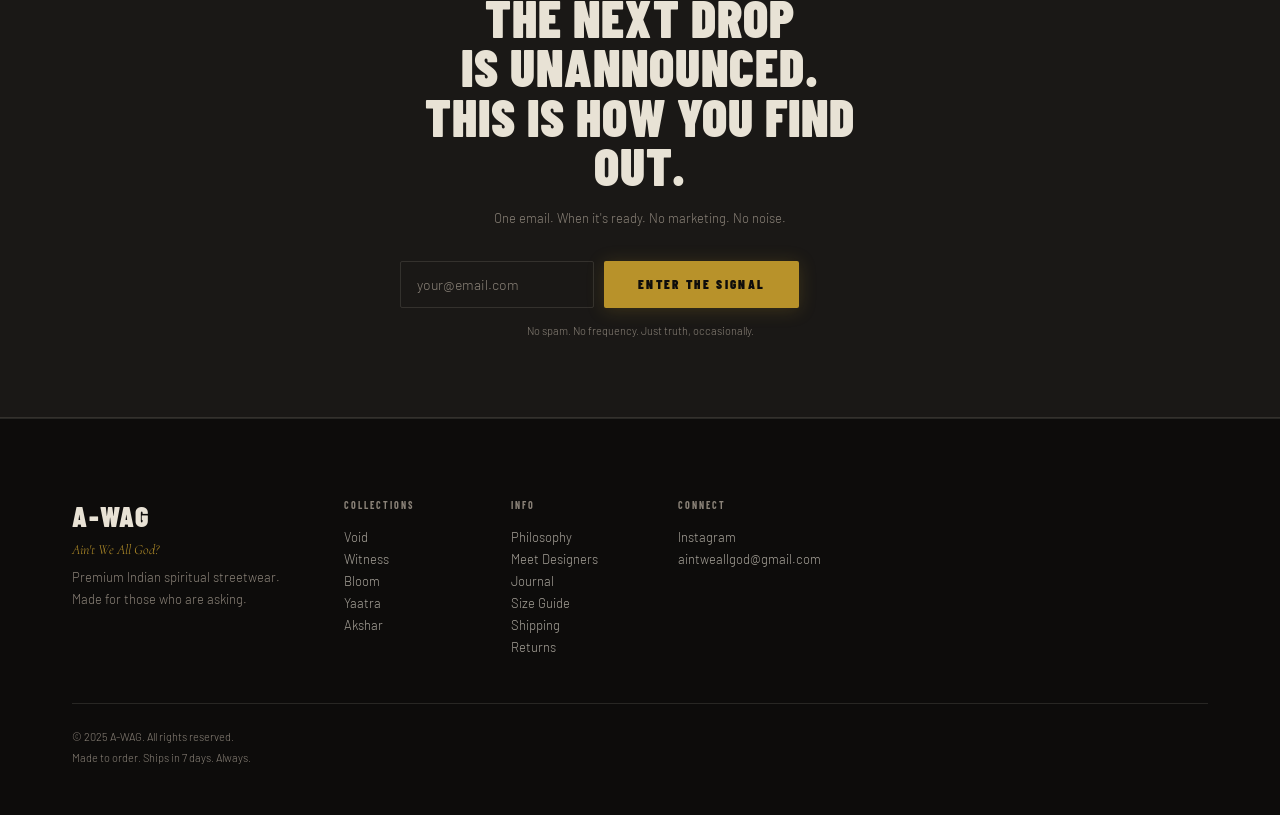
==== commit dea97c35: "Add files via upload" ====
--- a/index.html
+++ b/index.html
@@ -132,7 +132,13 @@
     <div class="hero-slider-overlay"></div>
 
     <div class="hero-content">
-      <p class="hero-signal">∴ · ≋ · ◎</p>
+      <p class="hero-signal">
+        <img class="col-icon" src="icons/icon-akshar.png" alt="Akshar">
+        <img class="col-icon" src="icons/icon-bloom.png" alt="Bloom">
+        <img class="col-icon" src="icons/icon-void.png" alt="Void">
+        <img class="col-icon" src="icons/icon-witness.png" alt="Witness">
+        <img class="col-icon" src="icons/icon-yaatra.png" alt="Yaatra">
+      </p>
       <h1 class="hero-headline">AIN'T<br>WE ALL<br>GOD?</h1>
       <p class="hero-sub">Wear the frequency.<br>The meaning finds you later.</p>
       <div class="hero-ctas">
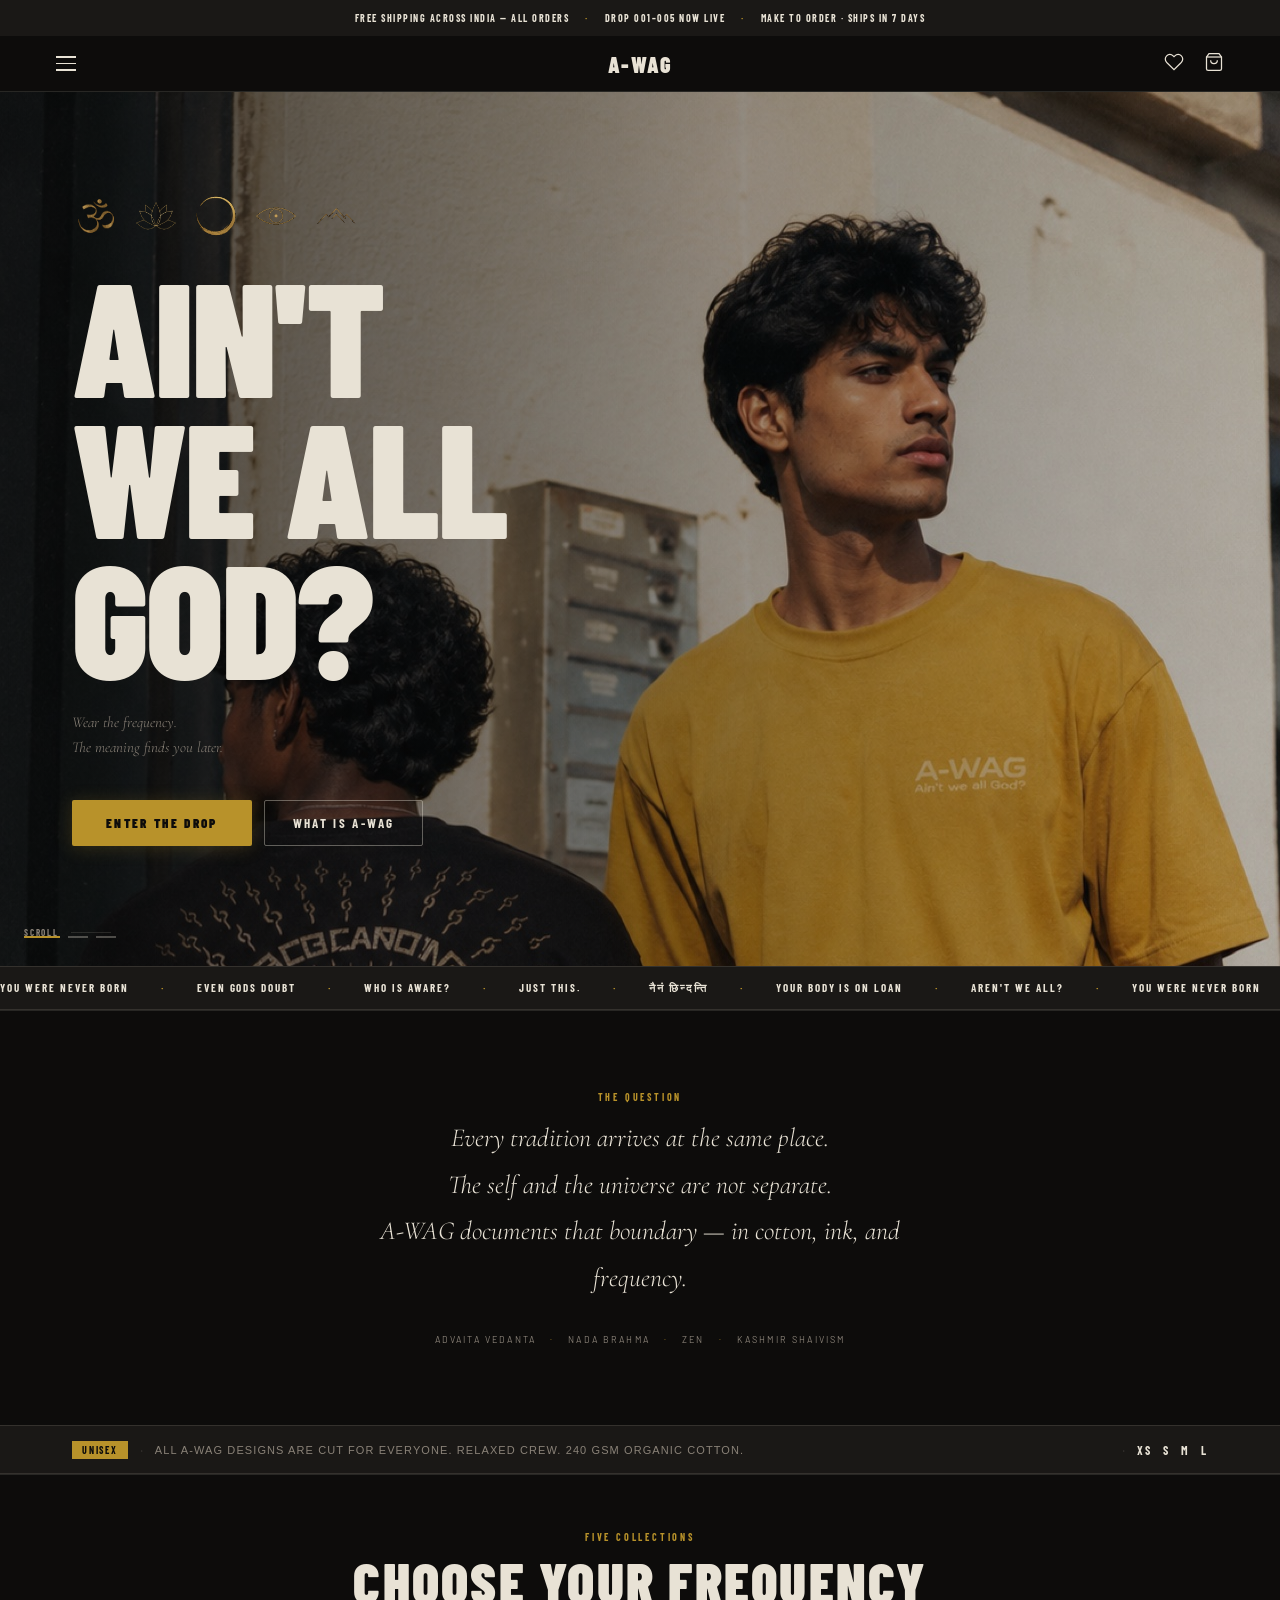
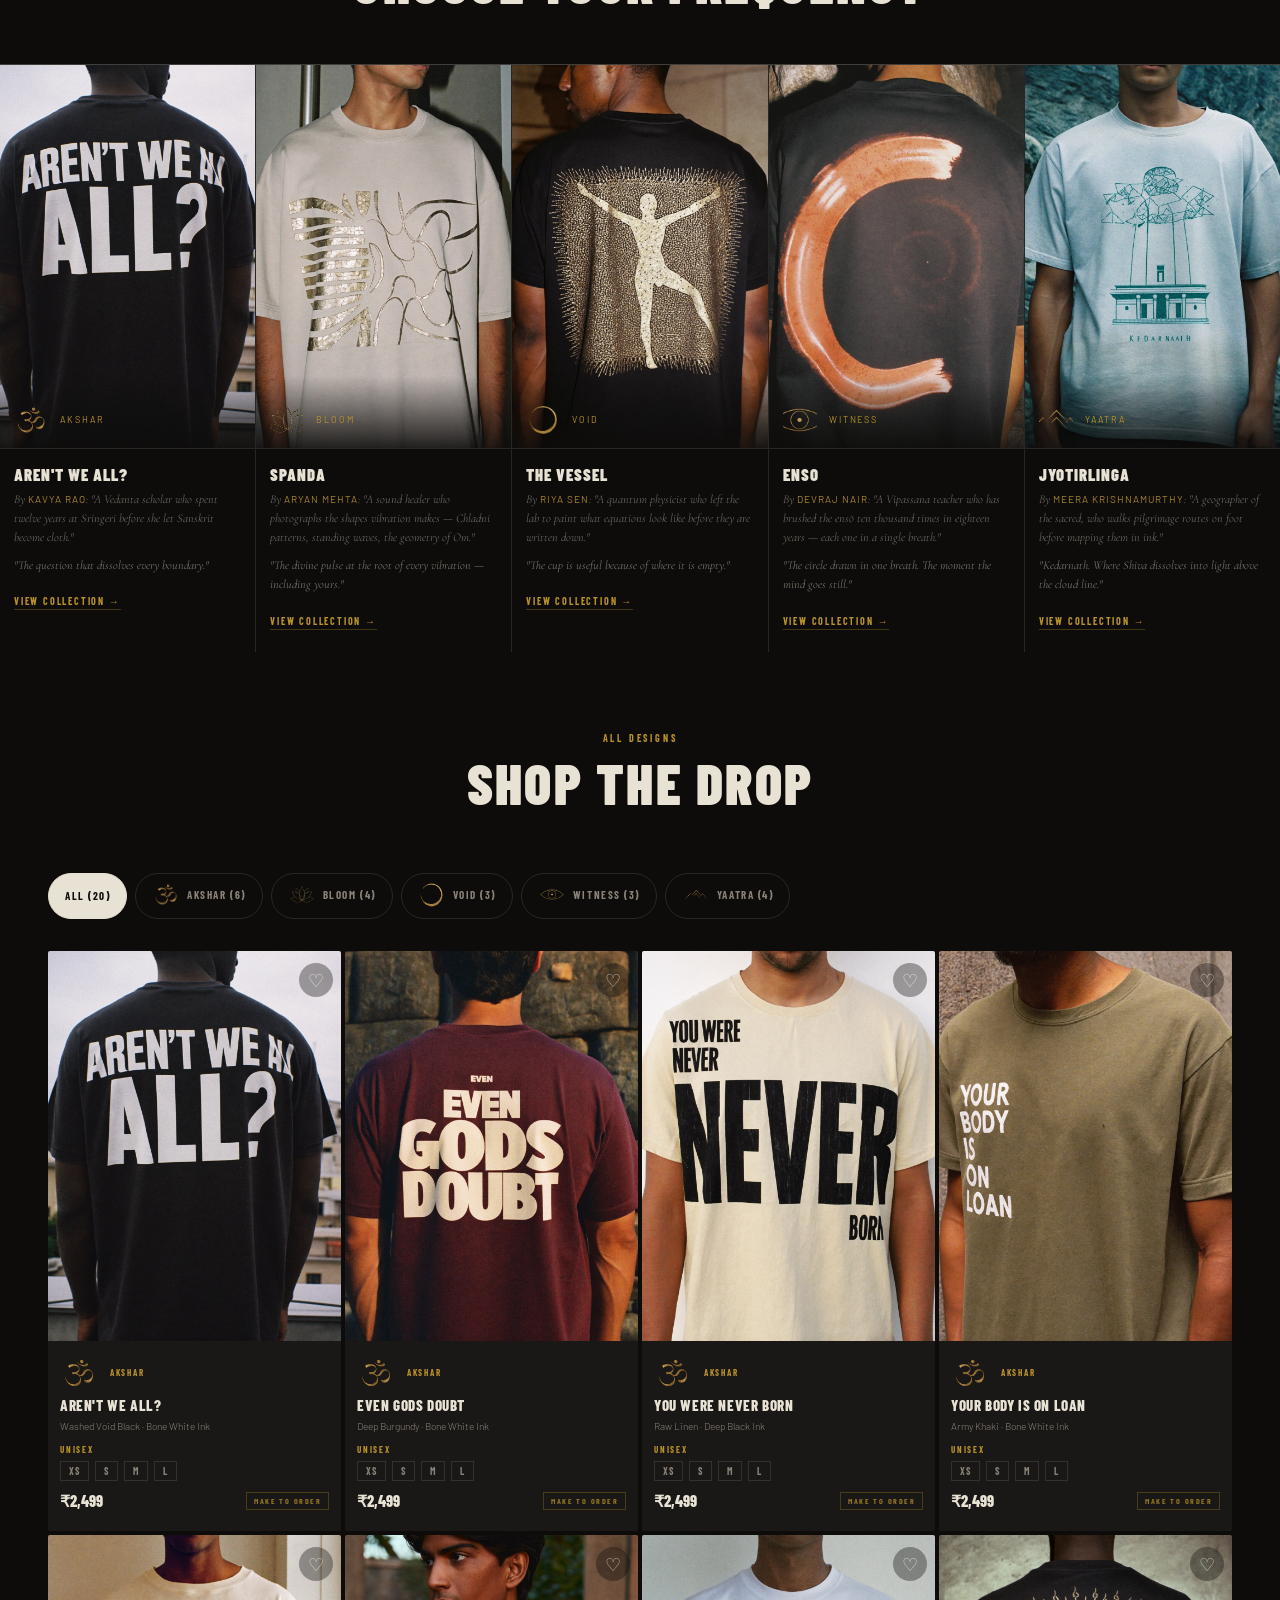
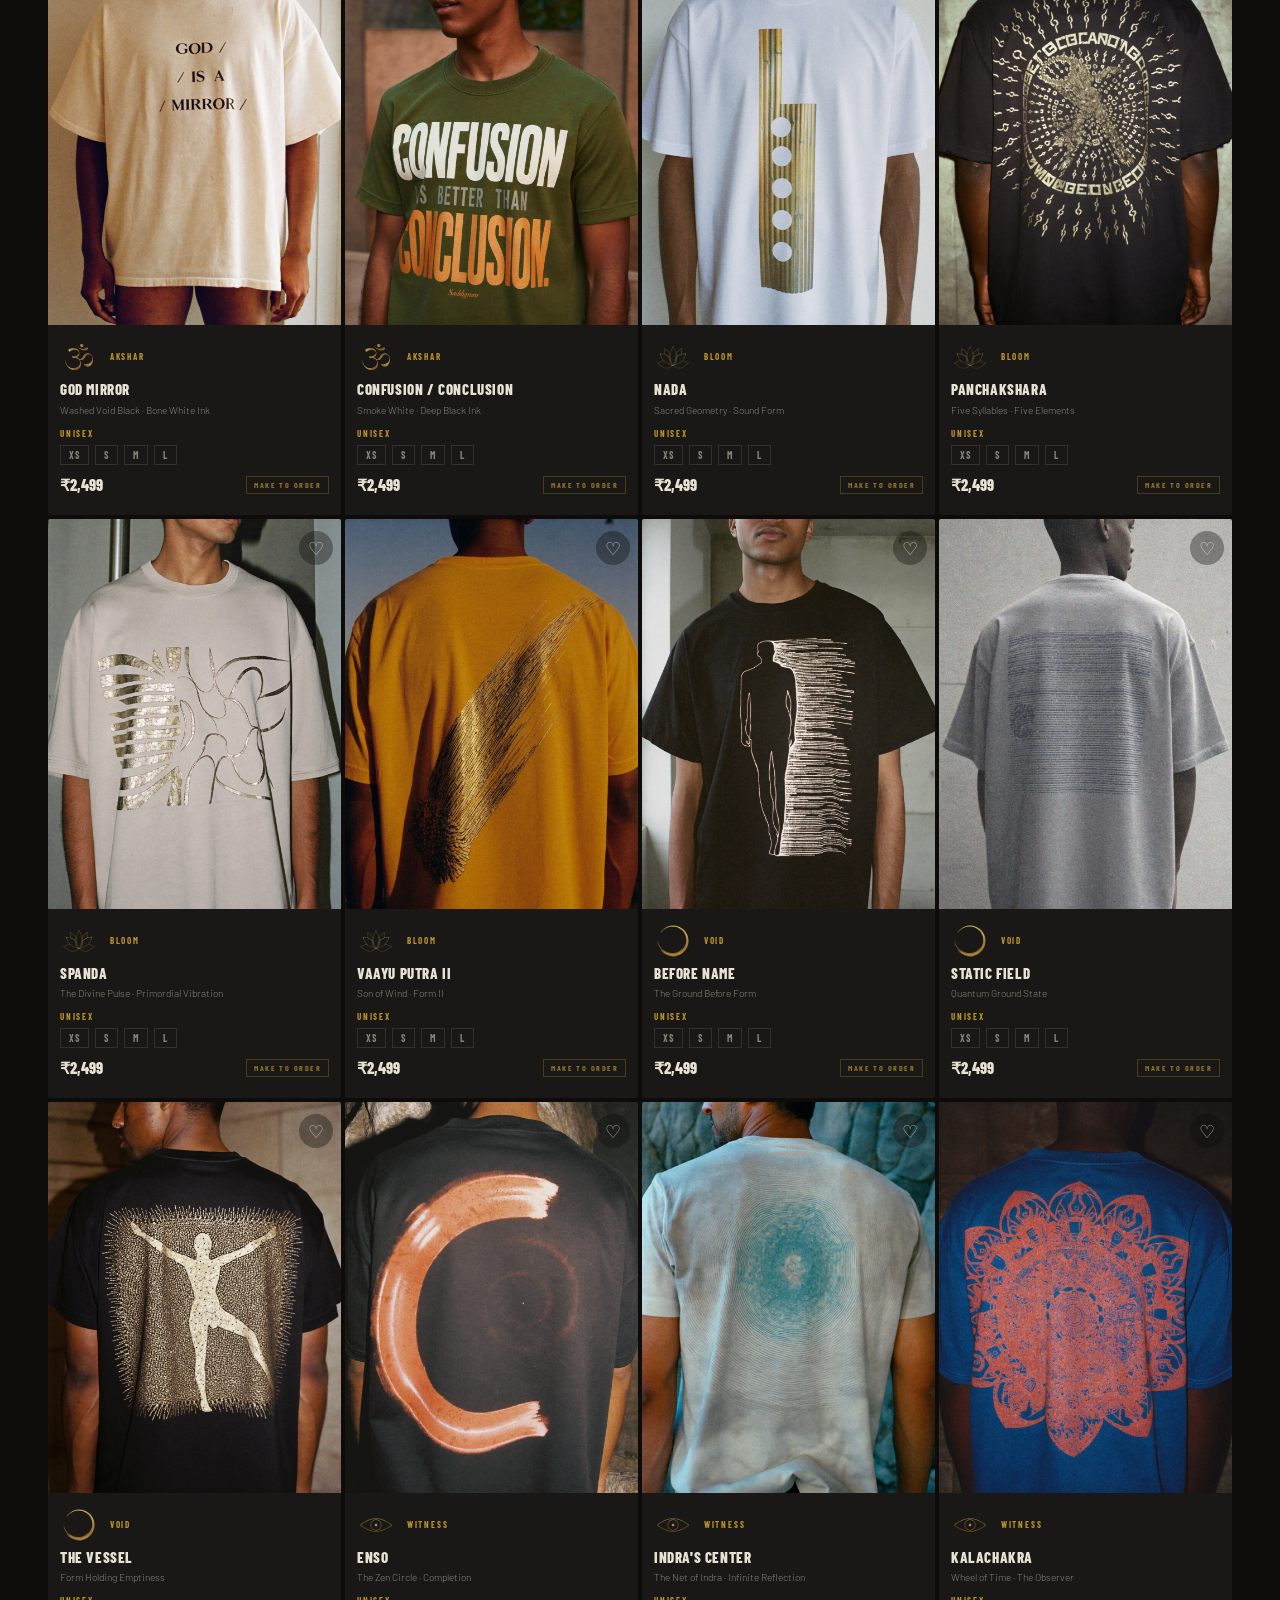
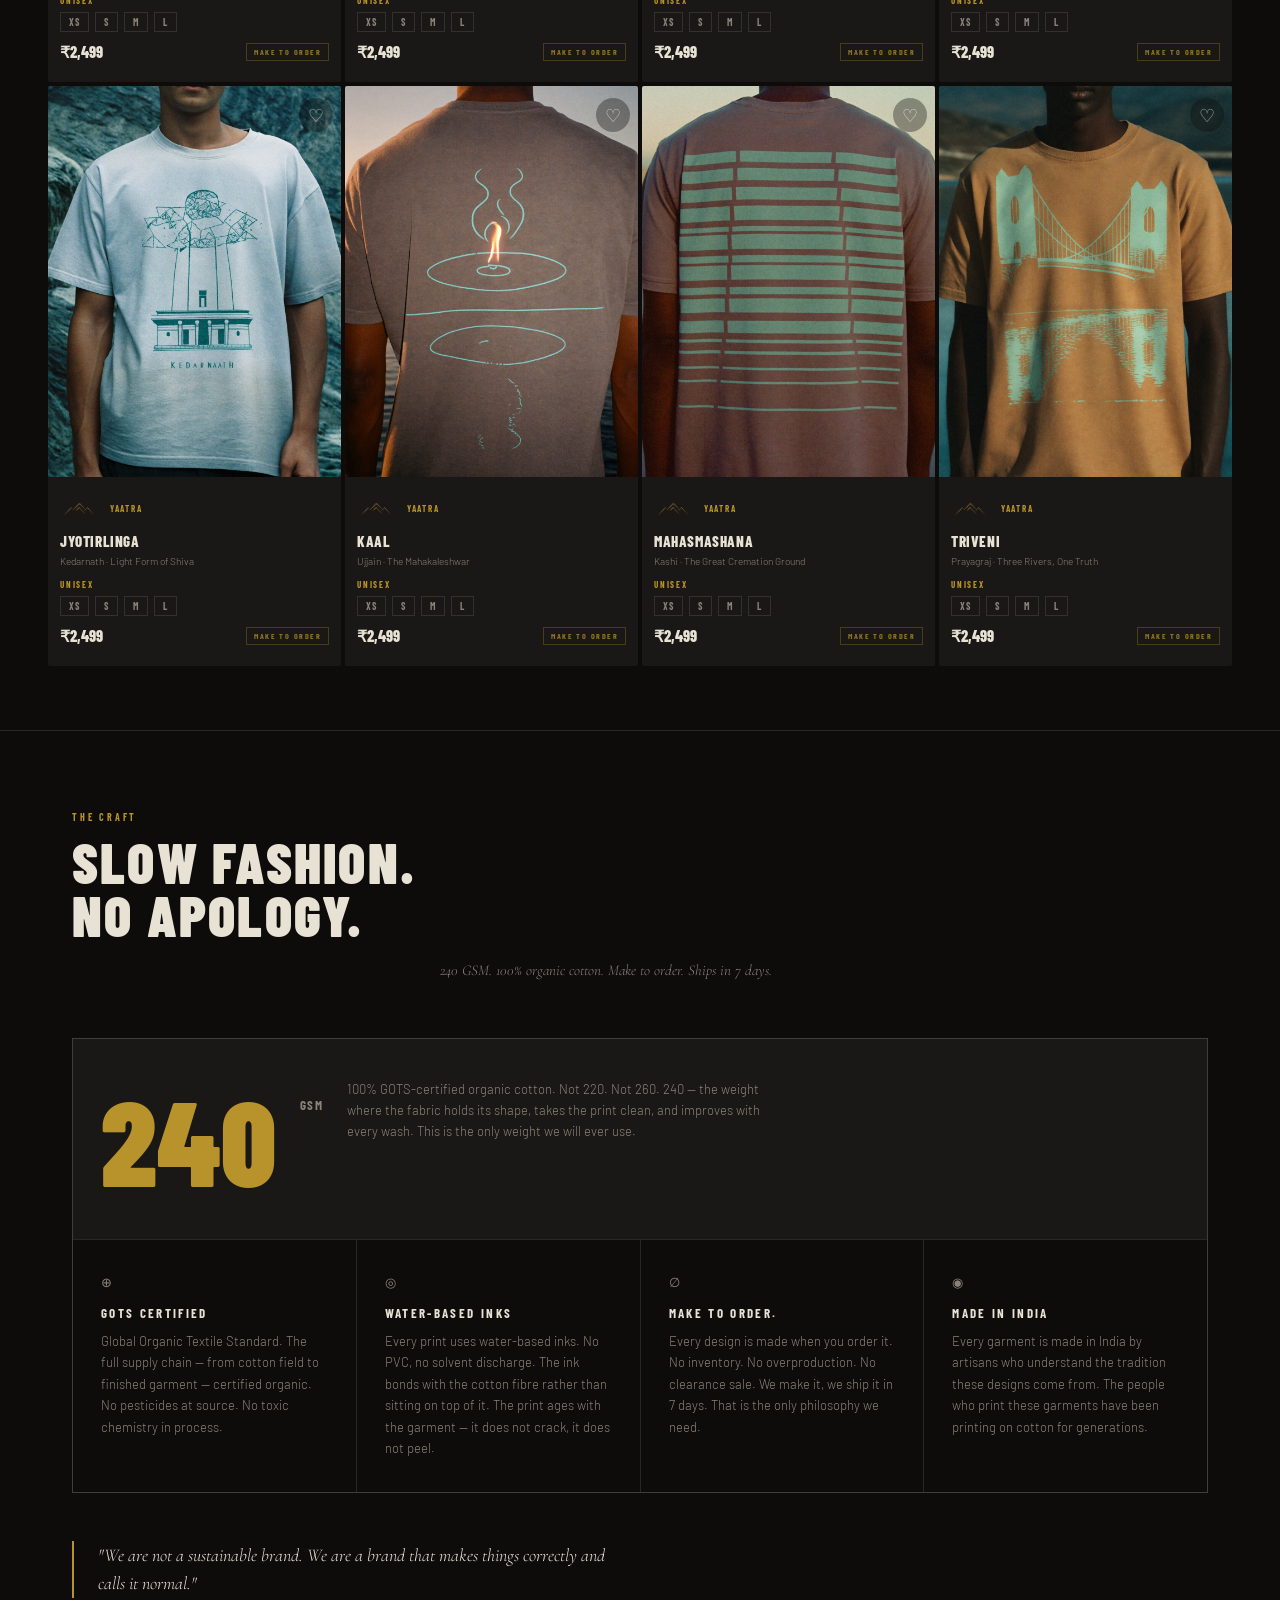
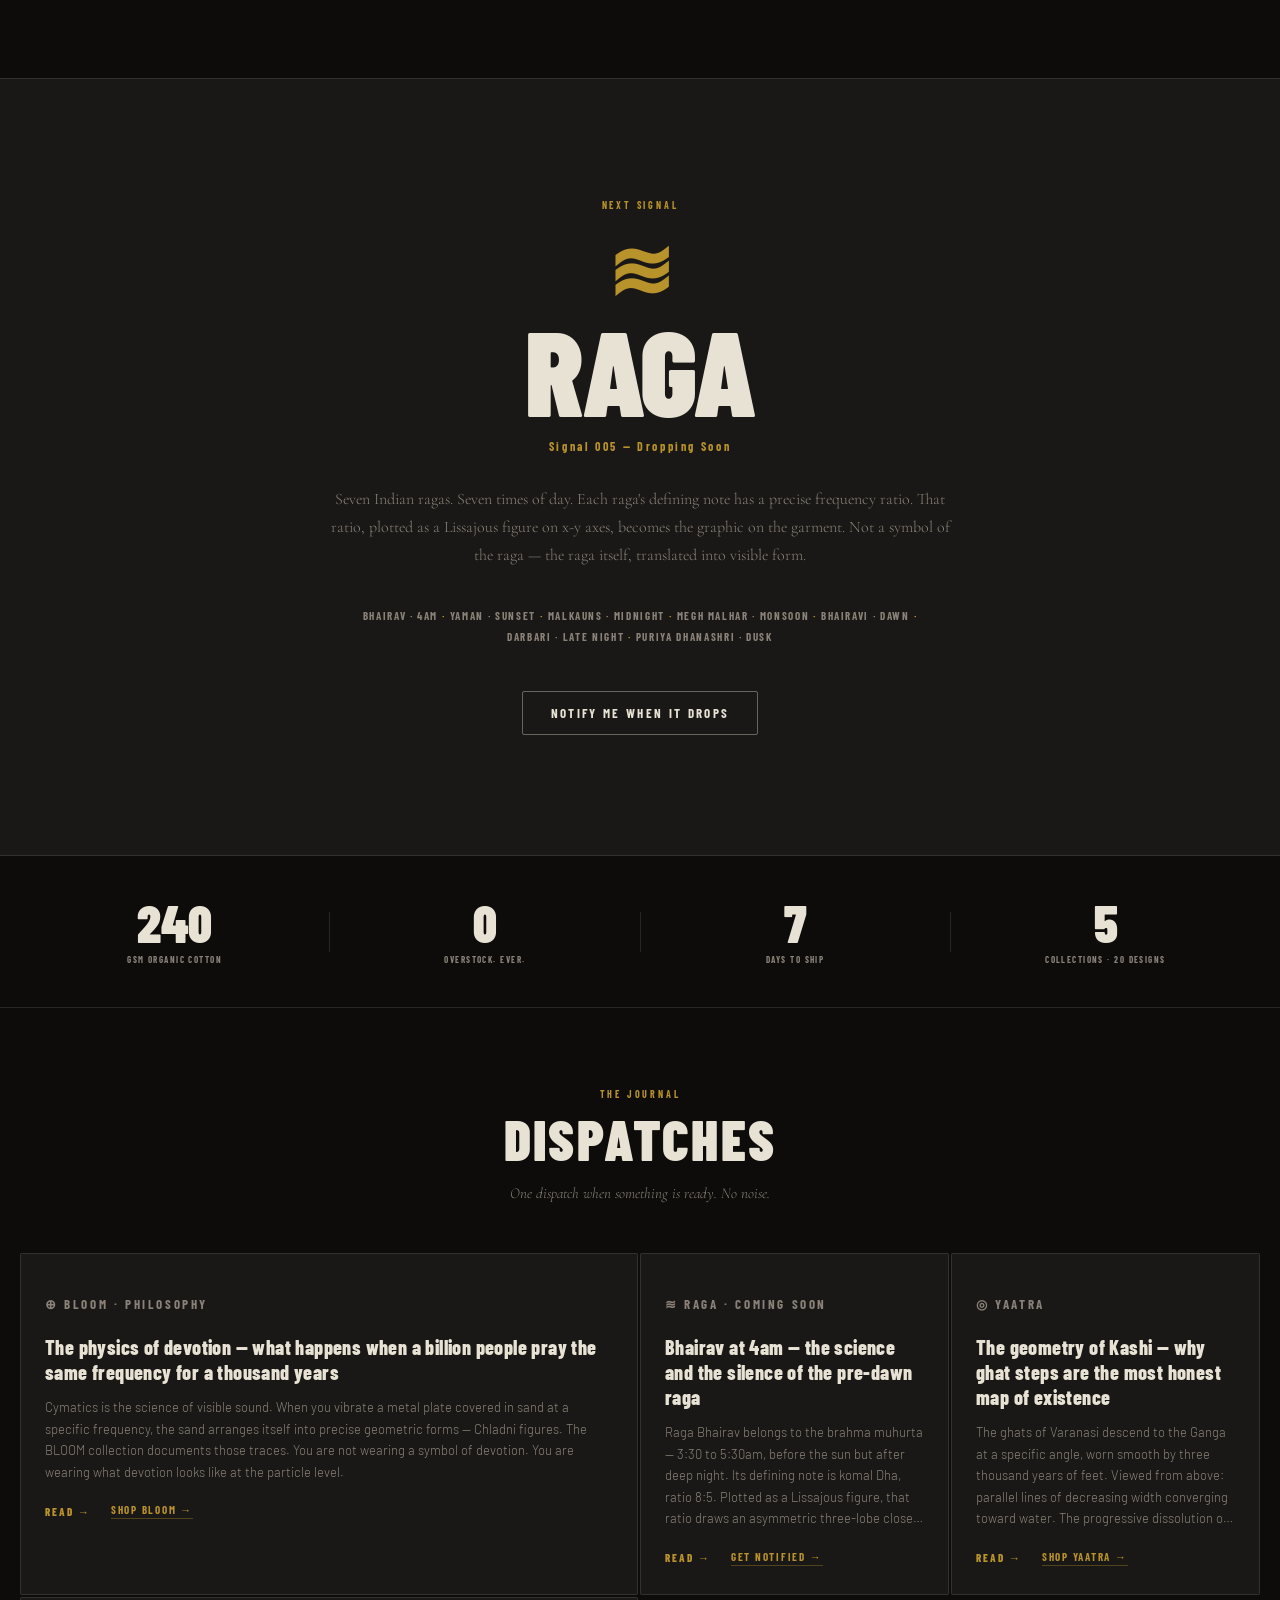
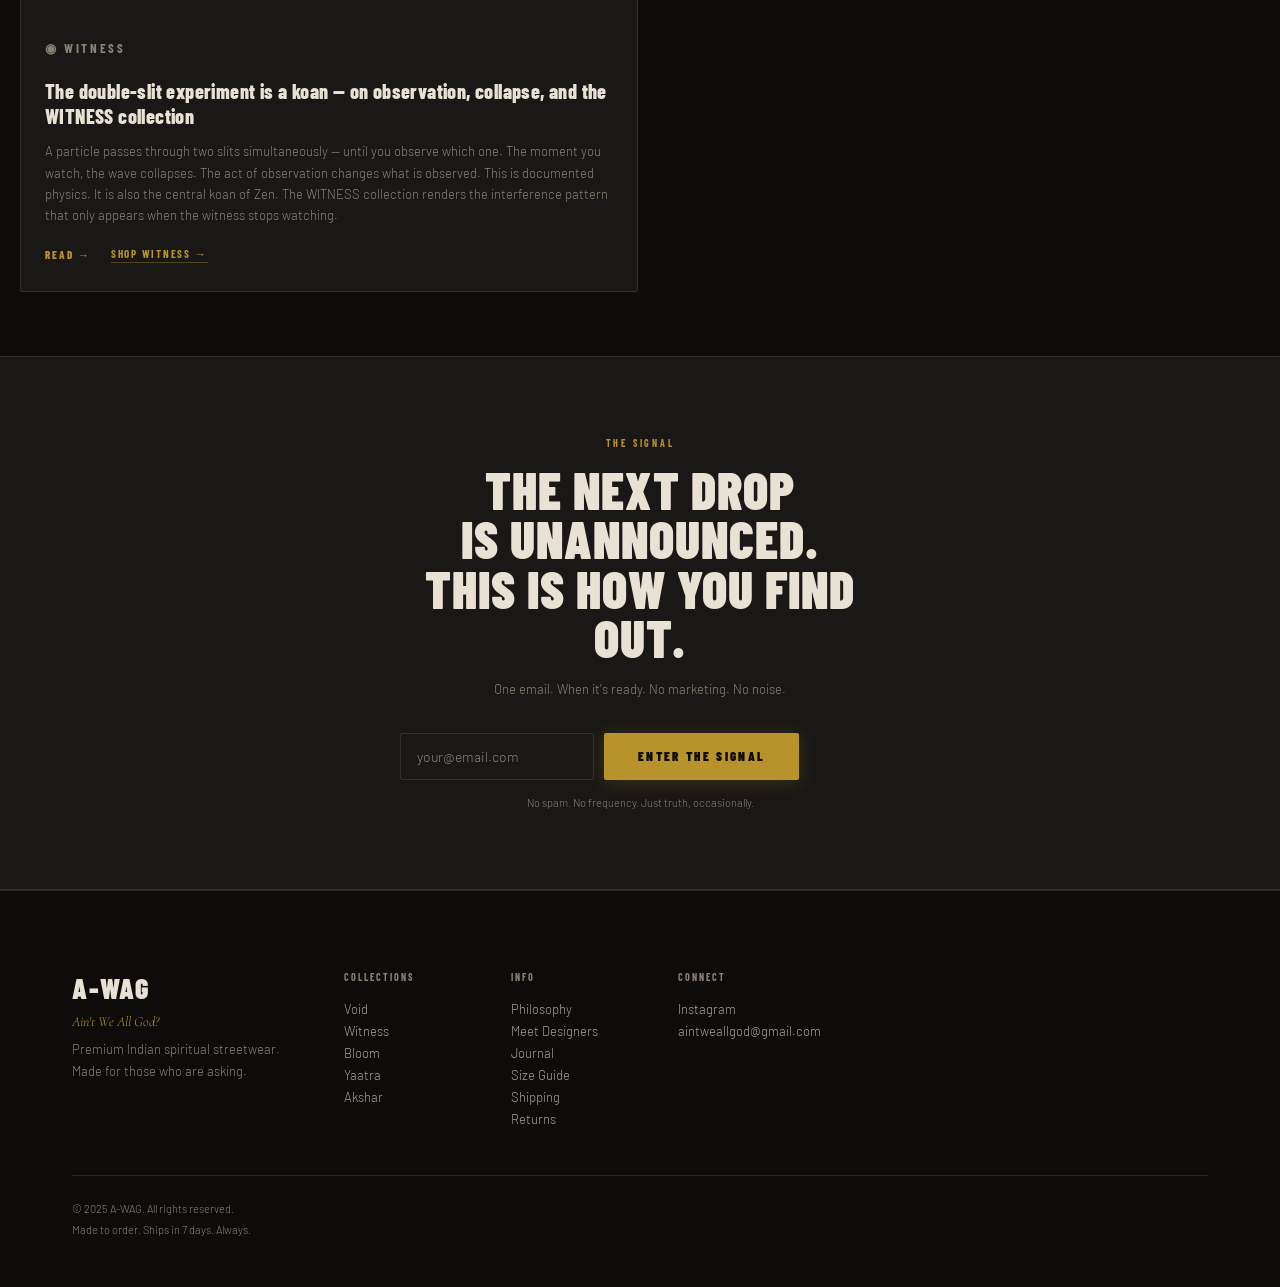
==== commit e284bfcb: "Add files via upload" ====
--- a/index.html
+++ b/index.html
@@ -215,6 +215,17 @@
     </div>
   </section>
 
+  <!-- UNISEX BAND -->
+  <div class="unisex-band">
+    <div class="unisex-band-inner">
+      <span class="unisex-band-pill">UNISEX</span>
+      <span class="unisex-band-divider">·</span>
+      <span class="unisex-band-text">All A-WAG designs are cut for everyone. Relaxed crew. 240 GSM organic cotton.</span>
+      <span class="unisex-band-divider">·</span>
+      <span class="unisex-band-sizes">XS &nbsp; S &nbsp; M &nbsp; L</span>
+    </div>
+  </div>
+
   <!-- COLLECTION SPOTLIGHT -->
   <section class="spotlight-section" id="collections">
     <div class="spotlight-header">
@@ -230,6 +241,7 @@
         </div>
         <div class="spotlight-body">
           <h3 class="spotlight-name">AREN'T WE ALL?</h3>
+          <p class="spotlight-artist-line">By <span class="spotlight-artist-name">Kavya Rao</span>: <em>"A Vedanta scholar who spent twelve years at Sringeri before she let Sanskrit become cloth."</em></p>
           <p class="spotlight-line">"The question that dissolves every boundary."</p>
           <span class="spotlight-cta">VIEW COLLECTION →</span>
         </div>
@@ -242,6 +254,7 @@
         </div>
         <div class="spotlight-body">
           <h3 class="spotlight-name">SPANDA</h3>
+          <p class="spotlight-artist-line">By <span class="spotlight-artist-name">Aryan Mehta</span>: <em>"A sound healer who photographs the shapes vibration makes — Chladni patterns, standing waves, the geometry of Om."</em></p>
           <p class="spotlight-line">"The divine pulse at the root of every vibration — including yours."</p>
           <span class="spotlight-cta">VIEW COLLECTION →</span>
         </div>
@@ -254,6 +267,7 @@
         </div>
         <div class="spotlight-body">
           <h3 class="spotlight-name">THE VESSEL</h3>
+          <p class="spotlight-artist-line">By <span class="spotlight-artist-name">Riya Sen</span>: <em>"A quantum physicist who left the lab to paint what equations look like before they are written down."</em></p>
           <p class="spotlight-line">"The cup is useful because of where it is empty."</p>
           <span class="spotlight-cta">VIEW COLLECTION →</span>
         </div>
@@ -266,6 +280,7 @@
         </div>
         <div class="spotlight-body">
           <h3 class="spotlight-name">ENSO</h3>
+          <p class="spotlight-artist-line">By <span class="spotlight-artist-name">Devraj Nair</span>: <em>"A Vipassana teacher who has brushed the ensō ten thousand times in eighteen years — each one in a single breath."</em></p>
           <p class="spotlight-line">"The circle drawn in one breath. The moment the mind goes still."</p>
           <span class="spotlight-cta">VIEW COLLECTION →</span>
         </div>
@@ -278,6 +293,7 @@
         </div>
         <div class="spotlight-body">
           <h3 class="spotlight-name">JYOTIRLINGA</h3>
+          <p class="spotlight-artist-line">By <span class="spotlight-artist-name">Meera Krishnamurthy</span>: <em>"A geographer of the sacred, who walks pilgrimage routes on foot before mapping them in ink."</em></p>
           <p class="spotlight-line">"Kedarnath. Where Shiva dissolves into light above the cloud line."</p>
           <span class="spotlight-cta">VIEW COLLECTION →</span>
         </div>
@@ -895,7 +911,7 @@
           <a href="#philosophy" class="footer-link">Philosophy</a>
           <a href="designers.html" class="footer-link">Meet Designers</a>
           <a href="#journal" class="footer-link">Journal</a>
-          <a href="#" class="footer-link">Size Guide</a>
+          <a href="#size-guide" class="footer-link">Size Guide</a>
           <a href="#" class="footer-link">Shipping</a>
           <a href="#" class="footer-link">Returns</a>
         </div>
--- a/style.css
+++ b/style.css
@@ -404,12 +404,10 @@
 }
 .hero-content { position: relative; z-index: 2; }
 .hero-signal {
-  font-family: var(--font-condensed);
-  font-size: 13px;
-  font-weight: 700;
-  letter-spacing: 0.25em;
-  color: var(--sur-gold);
-  margin-bottom: 20px;
+  display: flex;
+  align-items: center;
+  gap: 12px;
+  margin-bottom: 24px;
 }
 .hero-headline {
   font-family: var(--font-condensed);
@@ -2191,7 +2189,13 @@
   display: flex;
   gap: 8px;
   margin-top: 10px;
-}
+  overflow-x: auto;
+  scroll-snap-type: x mandatory;
+  -webkit-overflow-scrolling: touch;
+  scrollbar-width: none;          /* Firefox */
+  -ms-overflow-style: none;       /* IE */
+}
+.product-thumb-strip::-webkit-scrollbar { display: none; }
 .pg-thumb {
   width: 64px;
   height: 80px;
@@ -2202,6 +2206,7 @@
   cursor: pointer;
   background: var(--near-black);
   transition: border-color var(--transition);
+  scroll-snap-align: start;
 }
 .pg-thumb img {
   width: 100%;
@@ -2299,6 +2304,72 @@
   color: var(--sur-gold);
 }
 
+/* ── Collection icons (Canva motifs) ─────────── */
+.col-icon {
+  display: inline-block;
+  width: 38px;
+  height: 38px;
+  vertical-align: middle;
+  margin-right: 8px;
+  flex-shrink: 0;
+  object-fit: contain;
+  opacity: 0.95;
+  position: relative;
+  top: -1px;
+}
+/* Filter pills */
+.filter-pill .col-icon {
+  width: 28px;
+  height: 28px;
+  margin-right: 7px;
+}
+/* Spotlight section cards */
+.spotlight-collection-tag .col-icon {
+  width: 34px;
+  height: 34px;
+  margin-right: 8px;
+}
+/* PDP collection tag — largest */
+.pg-collection-tag .col-icon {
+  width: 48px;
+  height: 48px;
+  margin-right: 12px;
+}
+/* Hero signal bar — all 5 side by side */
+.hero-signal .col-icon {
+  width: 48px;
+  height: 48px;
+  margin: 0;
+  top: 0;
+  opacity: 0.9;
+}
+/* Designers page collection tags */
+.artist-collection-tag .col-icon {
+  width: 36px;
+  height: 36px;
+  margin-right: 10px;
+}
+
+/* Spotlight cards — artist character line */
+.spotlight-artist-line {
+  font-family: var(--font-serif);
+  font-style: italic;
+  font-size: 12px;
+  color: var(--muted);
+  line-height: 1.55;
+  margin: 6px 0 10px;
+  opacity: 0.88;
+}
+.spotlight-artist-name {
+  font-style: normal;
+  font-family: var(--font-body);
+  font-size: 10px;
+  font-weight: 400;
+  letter-spacing: 0.1em;
+  text-transform: uppercase;
+  color: var(--sur-gold);
+}
+
 /* Artist name link on product page */
 .artist-name-link {
   color: var(--bone-white);
@@ -2310,3 +2381,632 @@
   color: var(--sur-gold);
   border-color: var(--sur-gold);
 }
+
+/* =============================================
+   SIZE GUIDE SECTION
+   ============================================= */
+.size-guide-section {
+  padding: 80px 24px;
+  border-top: 1px solid var(--border);
+  scroll-margin-top: 56px;
+}
+.size-guide-inner { max-width: 860px; }
+.size-guide-header { margin-bottom: 40px; }
+
+.size-guide-unisex-bar {
+  display: flex;
+  align-items: center;
+  gap: 12px;
+  margin-bottom: 40px;
+  flex-wrap: wrap;
+}
+.unisex-pill {
+  font-family: var(--font-condensed);
+  font-size: 11px;
+  font-weight: 700;
+  letter-spacing: 0.18em;
+  color: var(--void-black);
+  background: var(--sur-gold);
+  padding: 5px 12px;
+  display: inline-block;
+}
+.unisex-divider { color: var(--border); }
+.unisex-note {
+  font-family: var(--font-condensed);
+  font-size: 11px;
+  letter-spacing: 0.12em;
+  color: var(--muted);
+  text-transform: uppercase;
+}
+
+.size-table-wrap { margin-bottom: 56px; overflow-x: auto; }
+.size-table {
+  width: 100%;
+  border-collapse: collapse;
+  border: 1px solid var(--border);
+}
+.size-table th {
+  font-family: var(--font-condensed);
+  font-size: 10px;
+  font-weight: 700;
+  letter-spacing: 0.18em;
+  color: var(--sur-gold);
+  text-align: left;
+  padding: 14px 20px;
+  border-bottom: 1px solid var(--border);
+  background: var(--near-black);
+  white-space: nowrap;
+}
+.size-table td {
+  font-family: var(--font-body);
+  font-size: 13px;
+  font-weight: 300;
+  color: var(--bone-white);
+  padding: 14px 20px;
+  border-bottom: 1px solid var(--border);
+}
+.size-table tbody tr:last-child td { border-bottom: none; }
+.size-table tbody tr:hover td { background: var(--near-black); }
+.size-label {
+  font-family: var(--font-condensed);
+  font-size: 16px;
+  font-weight: 900;
+  color: var(--bone-white);
+  letter-spacing: 0.05em;
+}
+.size-table-note {
+  font-size: 11px;
+  color: var(--muted);
+  margin-top: 12px;
+  font-style: italic;
+}
+
+.women-guide {
+  border-top: 1px solid var(--border);
+  padding-top: 48px;
+}
+.women-guide-header { margin-bottom: 32px; }
+.women-guide-title {
+  font-family: var(--font-condensed);
+  font-size: clamp(28px, 6vw, 48px);
+  font-weight: 900;
+  text-transform: uppercase;
+  margin-top: 10px;
+  line-height: 1;
+}
+.women-guide-grid {
+  display: grid;
+  grid-template-columns: 1fr 1fr;
+  gap: 1px;
+  background: var(--border);
+  border: 1px solid var(--border);
+  margin-bottom: 32px;
+}
+.women-guide-item {
+  background: var(--void-black);
+  padding: 24px;
+}
+.women-size-tag {
+  font-family: var(--font-condensed);
+  font-size: 11px;
+  font-weight: 700;
+  letter-spacing: 0.15em;
+  color: var(--sur-gold);
+  margin-bottom: 8px;
+  text-transform: uppercase;
+}
+.women-guide-item p:not(.women-size-tag) {
+  font-size: 13px;
+  line-height: 1.6;
+  color: var(--muted);
+}
+.women-guide-note {
+  font-family: var(--font-serif);
+  font-style: italic;
+  font-size: 16px;
+  line-height: 1.6;
+  color: var(--bone-white);
+  border-left: 2px solid var(--sur-gold);
+  padding-left: 20px;
+  max-width: 480px;
+}
+
+/* =============================================
+   PRODUCT CARD — UNISEX + SIZE PILLS
+   ============================================= */
+.product-unisex {
+  font-family: var(--font-condensed);
+  font-size: 9px;
+  font-weight: 700;
+  letter-spacing: 0.2em;
+  color: var(--sur-gold);
+  margin-bottom: 6px;
+  text-transform: uppercase;
+}
+.product-sizes {
+  display: flex;
+  gap: 6px;
+  margin-bottom: 10px;
+  flex-wrap: wrap;
+}
+.product-size-pill {
+  font-family: var(--font-condensed);
+  font-size: 10px;
+  font-weight: 700;
+  letter-spacing: 0.1em;
+  color: var(--muted);
+  border: 1px solid var(--border);
+  padding: 3px 8px;
+  cursor: pointer;
+  transition: color var(--transition), border-color var(--transition);
+}
+.product-size-pill:hover {
+  color: var(--bone-white);
+  border-color: rgba(232, 226, 213, 0.4);
+}
+
+@media (min-width: 768px) {
+  .size-guide-section { padding: 100px 48px; }
+  .women-guide-grid { grid-template-columns: repeat(4, 1fr); }
+}
+@media (min-width: 1024px) {
+  .size-guide-section { padding: 120px 72px; }
+}
+
+/* =============================================
+   UNISEX CARD — above shop grid
+   ============================================= */
+.unisex-card {
+  display: flex;
+  align-items: center;
+  justify-content: space-between;
+  gap: 16px;
+  padding: 16px 24px;
+  background: var(--near-black);
+  border-top: 1px solid var(--border);
+  border-bottom: 1px solid var(--border);
+  flex-wrap: wrap;
+}
+.unisex-card-left {
+  display: flex;
+  align-items: center;
+  gap: 14px;
+  flex: 1;
+  min-width: 0;
+}
+.unisex-card-pill {
+  font-family: var(--font-condensed);
+  font-size: 10px;
+  font-weight: 700;
+  letter-spacing: 0.18em;
+  color: var(--void-black);
+  background: var(--sur-gold);
+  padding: 4px 10px;
+  white-space: nowrap;
+  flex-shrink: 0;
+}
+.unisex-card-line {
+  font-size: 12px;
+  color: var(--muted);
+  line-height: 1.4;
+}
+.unisex-card-sizes {
+  display: flex;
+  gap: 8px;
+  flex-shrink: 0;
+}
+.unisex-card-sizes span {
+  font-family: var(--font-condensed);
+  font-size: 12px;
+  font-weight: 700;
+  letter-spacing: 0.1em;
+  color: var(--bone-white);
+  border: 1px solid var(--border);
+  padding: 4px 10px;
+}
+.unisex-card-link {
+  font-family: var(--font-condensed);
+  font-size: 10px;
+  font-weight: 700;
+  letter-spacing: 0.18em;
+  color: var(--sur-gold);
+  white-space: nowrap;
+  flex-shrink: 0;
+  transition: opacity var(--transition);
+}
+.unisex-card-link:hover { opacity: 0.7; }
+@media (min-width: 768px) {
+  .unisex-card { padding: 16px 48px; flex-wrap: nowrap; }
+}
+@media (min-width: 1024px) {
+  .unisex-card { padding: 16px 72px; }
+}
+
+/* =============================================
+   UNISEX BAND — above collection spotlight
+   ============================================= */
+.unisex-band {
+  border-top: 1px solid var(--border);
+  border-bottom: 1px solid var(--border);
+  background: var(--near-black);
+  padding: 14px 24px;
+}
+.unisex-band-inner {
+  display: flex;
+  align-items: center;
+  gap: 12px;
+  flex-wrap: wrap;
+  max-width: 1200px;
+  margin: 0 auto;
+}
+.unisex-band-pill {
+  font-family: var(--font-condensed);
+  font-size: 10px;
+  font-weight: 700;
+  letter-spacing: 0.18em;
+  color: var(--void-black);
+  background: var(--sur-gold);
+  padding: 3px 10px;
+  flex-shrink: 0;
+}
+.unisex-band-divider {
+  color: var(--border);
+  flex-shrink: 0;
+}
+.unisex-band-text {
+  font-family: var(--font-condensed);
+  font-size: 11px;
+  letter-spacing: 0.1em;
+  color: var(--muted);
+  text-transform: uppercase;
+  flex: 1;
+}
+.unisex-band-sizes {
+  font-family: var(--font-condensed);
+  font-size: 12px;
+  font-weight: 700;
+  letter-spacing: 0.15em;
+  color: var(--bone-white);
+  flex-shrink: 0;
+}
+@media (min-width: 768px) {
+  .unisex-band { padding: 14px 48px; }
+}
+@media (min-width: 1024px) {
+  .unisex-band { padding: 14px 72px; }
+}
+
+/* ── WOMEN'S SIZE GUIDE (inside sgmodal) ── */
+.sg-women-guide {
+  margin-top: 28px;
+  padding-top: 24px;
+  border-top: 1px solid var(--border);
+}
+/* Reference column (their usual size) — de-emphasised */
+.sg-women-table td:first-child {
+  color: var(--muted);
+  font-weight: 400;
+  letter-spacing: 0.04em;
+}
+/* A-WAG size column — gold, bold: the answer they need */
+.sg-women-table td:last-child {
+  color: var(--sur-gold);
+  font-weight: 700;
+  letter-spacing: 0.1em;
+}
+
+
+/* =============================================
+   ORDER FORM MODAL  (of- prefix)
+   ============================================= */
+.of-modal {
+  position: fixed;
+  inset: 0;
+  z-index: 1200;
+  display: flex;
+  align-items: flex-start;
+  justify-content: center;
+  overflow-y: auto;
+  padding: 32px 16px 48px;
+  opacity: 0;
+  pointer-events: none;
+  transition: opacity 0.28s ease;
+}
+.of-modal.active {
+  opacity: 1;
+  pointer-events: all;
+}
+.of-backdrop {
+  position: fixed;
+  inset: 0;
+  background: rgba(8,7,6,0.92);
+  backdrop-filter: blur(6px);
+  -webkit-backdrop-filter: blur(6px);
+  z-index: 0;
+}
+.of-panel {
+  position: relative;
+  z-index: 1;
+  background: var(--near-black);
+  border: 1px solid var(--border);
+  width: 100%;
+  max-width: 580px;
+  transform: translateY(18px);
+  transition: transform 0.28s ease;
+}
+.of-modal.active .of-panel { transform: translateY(0); }
+
+/* ── Header ──────────────────────────── */
+.of-header {
+  display: flex;
+  align-items: flex-start;
+  justify-content: space-between;
+  padding: 22px 24px 18px;
+  border-bottom: 1px solid var(--border);
+  position: sticky;
+  top: 0;
+  background: var(--near-black);
+  z-index: 2;
+}
+.of-eyebrow {
+  font-family: var(--font-body);
+  font-size: 9px;
+  letter-spacing: 0.28em;
+  color: var(--sur-gold);
+  margin-bottom: 5px;
+}
+.of-title {
+  font-family: var(--font-condensed);
+  font-size: 20px;
+  font-weight: 900;
+  letter-spacing: 0.08em;
+  color: var(--bone-white);
+}
+.of-close {
+  background: none;
+  border: none;
+  color: var(--muted);
+  font-size: 15px;
+  cursor: pointer;
+  padding: 4px 0 4px 12px;
+  transition: color var(--transition);
+  flex-shrink: 0;
+  margin-top: 2px;
+}
+.of-close:hover { color: var(--bone-white); }
+
+/* ── Order summary strip ─────────────── */
+.of-summary {
+  padding: 12px 24px;
+  background: rgba(255,255,255,0.025);
+  border-bottom: 1px solid var(--border);
+  font-family: var(--font-body);
+  font-size: 11px;
+  letter-spacing: 0.1em;
+  color: var(--muted);
+  line-height: 1.6;
+}
+.of-summary strong { color: var(--sur-gold); }
+
+/* ── Sections ────────────────────────── */
+.of-section {
+  padding: 22px 24px 8px;
+  border-bottom: 1px solid var(--border);
+}
+.of-section-label {
+  font-family: var(--font-body);
+  font-size: 9px;
+  letter-spacing: 0.28em;
+  text-transform: uppercase;
+  color: var(--sur-gold);
+  margin-bottom: 18px;
+}
+
+/* ── Fields ──────────────────────────── */
+.of-field { margin-bottom: 16px; }
+.of-label {
+  display: block;
+  font-family: var(--font-body);
+  font-size: 9px;
+  letter-spacing: 0.2em;
+  color: var(--muted);
+  margin-bottom: 6px;
+}
+.of-req { color: var(--sur-gold); }
+.of-input {
+  width: 100%;
+  background: rgba(255,255,255,0.04);
+  border: 1px solid var(--border);
+  color: var(--bone-white);
+  font-family: var(--font-body);
+  font-size: 13px;
+  padding: 10px 12px;
+  outline: none;
+  transition: border-color 0.2s;
+  box-sizing: border-box;
+  -webkit-appearance: none;
+  border-radius: 0;
+}
+.of-input::placeholder { color: rgba(200,192,176,0.28); }
+.of-input:focus { border-color: var(--sur-gold); }
+.of-input[readonly] { opacity: 0.45; cursor: default; }
+.of-input.of-invalid { border-color: #c0392b !important; }
+.of-err {
+  display: block;
+  font-size: 10px;
+  color: #e05252;
+  margin-top: 4px;
+  min-height: 14px;
+  letter-spacing: 0.04em;
+}
+.of-row {
+  display: grid;
+  grid-template-columns: 1fr 1fr;
+  gap: 12px;
+}
+/* date input colour fix */
+.of-input[type="date"] { color-scheme: dark; }
+
+/* ── Gift section ────────────────────── */
+.of-gift-toggle {
+  display: flex;
+  align-items: center;
+  gap: 10px;
+  cursor: pointer;
+  margin-bottom: 16px;
+}
+.of-gift-toggle input[type="checkbox"] {
+  position: absolute; opacity: 0; width: 0; height: 0;
+}
+.of-gift-box {
+  flex-shrink: 0;
+  width: 18px;
+  height: 18px;
+  border: 1px solid var(--border);
+  background: rgba(255,255,255,0.04);
+  position: relative;
+  transition: background 0.2s, border-color 0.2s;
+}
+.of-gift-toggle input:checked ~ .of-gift-box {
+  background: var(--sur-gold);
+  border-color: var(--sur-gold);
+}
+.of-gift-toggle input:checked ~ .of-gift-box::after {
+  content: '';
+  position: absolute;
+  left: 5px; top: 2px;
+  width: 5px; height: 9px;
+  border: 2px solid #0d0c0b;
+  border-top: none; border-left: none;
+  transform: rotate(45deg);
+}
+.of-gift-label-text {
+  display: flex;
+  flex-direction: column;
+  gap: 2px;
+}
+.of-gift-title {
+  font-family: var(--font-body);
+  font-size: 11px;
+  font-weight: 600;
+  letter-spacing: 0.14em;
+  color: var(--bone-white);
+}
+.of-gift-price {
+  font-family: var(--font-body);
+  font-size: 10px;
+  letter-spacing: 0.1em;
+  color: var(--sur-gold);
+}
+.of-gift-details {
+  display: none;
+  margin-top: 4px;
+}
+.of-gift-details.visible { display: block; }
+
+/* ── Signal subscription ─────────────── */
+.of-section-sub { padding: 18px 24px; }
+.of-check-row {
+  display: flex;
+  align-items: flex-start;
+  gap: 12px;
+  cursor: pointer;
+}
+.of-check-row input[type="checkbox"] {
+  position: absolute; opacity: 0; width: 0; height: 0;
+}
+.of-checkmark {
+  flex-shrink: 0;
+  width: 18px; height: 18px;
+  border: 1px solid var(--border);
+  background: rgba(255,255,255,0.04);
+  margin-top: 1px;
+  position: relative;
+  transition: background 0.2s, border-color 0.2s;
+}
+.of-check-row input:checked ~ .of-checkmark {
+  background: var(--sur-gold);
+  border-color: var(--sur-gold);
+}
+.of-check-row input:checked ~ .of-checkmark::after {
+  content: '';
+  position: absolute;
+  left: 5px; top: 2px;
+  width: 5px; height: 9px;
+  border: 2px solid #0d0c0b;
+  border-top: none; border-left: none;
+  transform: rotate(45deg);
+}
+.of-check-text { display: flex; flex-direction: column; gap: 3px; }
+.of-check-title {
+  font-family: var(--font-body);
+  font-size: 11px;
+  font-weight: 600;
+  letter-spacing: 0.16em;
+  color: var(--bone-white);
+}
+.of-check-desc {
+  font-family: var(--font-serif);
+  font-style: italic;
+  font-size: 12px;
+  color: var(--muted);
+  line-height: 1.5;
+}
+
+/* ── Footer ──────────────────────────── */
+.of-footer {
+  padding: 20px 24px 24px;
+  display: flex;
+  flex-direction: column;
+  gap: 10px;
+  position: sticky;
+  bottom: 0;
+  background: var(--near-black);
+  border-top: 1px solid var(--border);
+  z-index: 2;
+}
+.of-total-row {
+  display: flex;
+  justify-content: space-between;
+  align-items: center;
+  font-family: var(--font-body);
+  font-size: 11px;
+  letter-spacing: 0.12em;
+  color: var(--muted);
+  padding-bottom: 12px;
+  border-bottom: 1px solid var(--border);
+}
+.of-total-row strong {
+  font-size: 16px;
+  font-family: var(--font-condensed);
+  letter-spacing: 0.06em;
+  color: var(--bone-white);
+}
+.of-submit-btn { width: 100%; text-align: center; justify-content: center; }
+.of-secure {
+  text-align: center;
+  font-size: 10px;
+  letter-spacing: 0.1em;
+  color: var(--muted);
+  opacity: 0.6;
+}
+
+/* ── Mobile full-screen drawer ───────── */
+@media (max-width: 640px) {
+  .of-modal {
+    align-items: flex-end;
+    padding: 0;
+    overflow-y: auto;
+  }
+  .of-panel {
+    width: 100%;
+    max-width: 100%;
+    margin: 0;
+    border-left: none;
+    border-right: none;
+    border-bottom: none;
+    max-height: 96vh;
+    overflow-y: auto;
+  }
+  .of-row { grid-template-columns: 1fr; }
+}
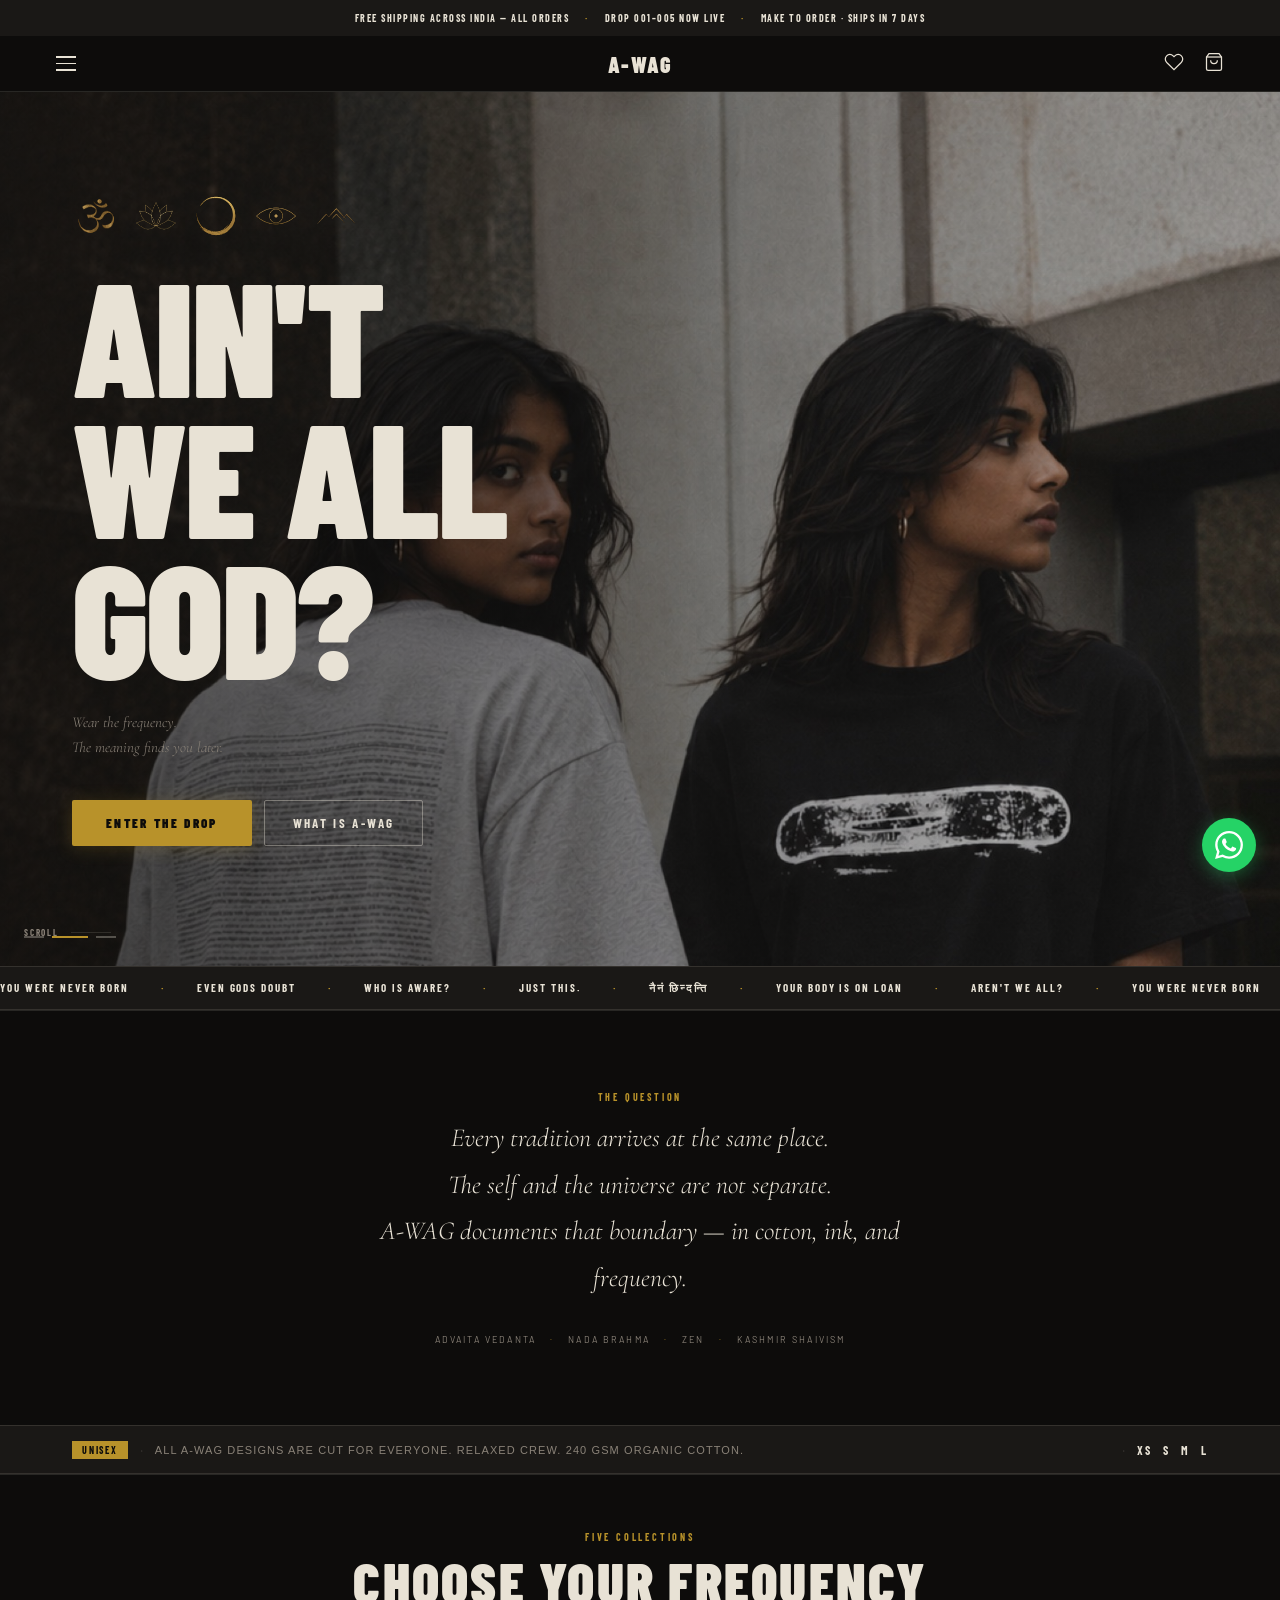
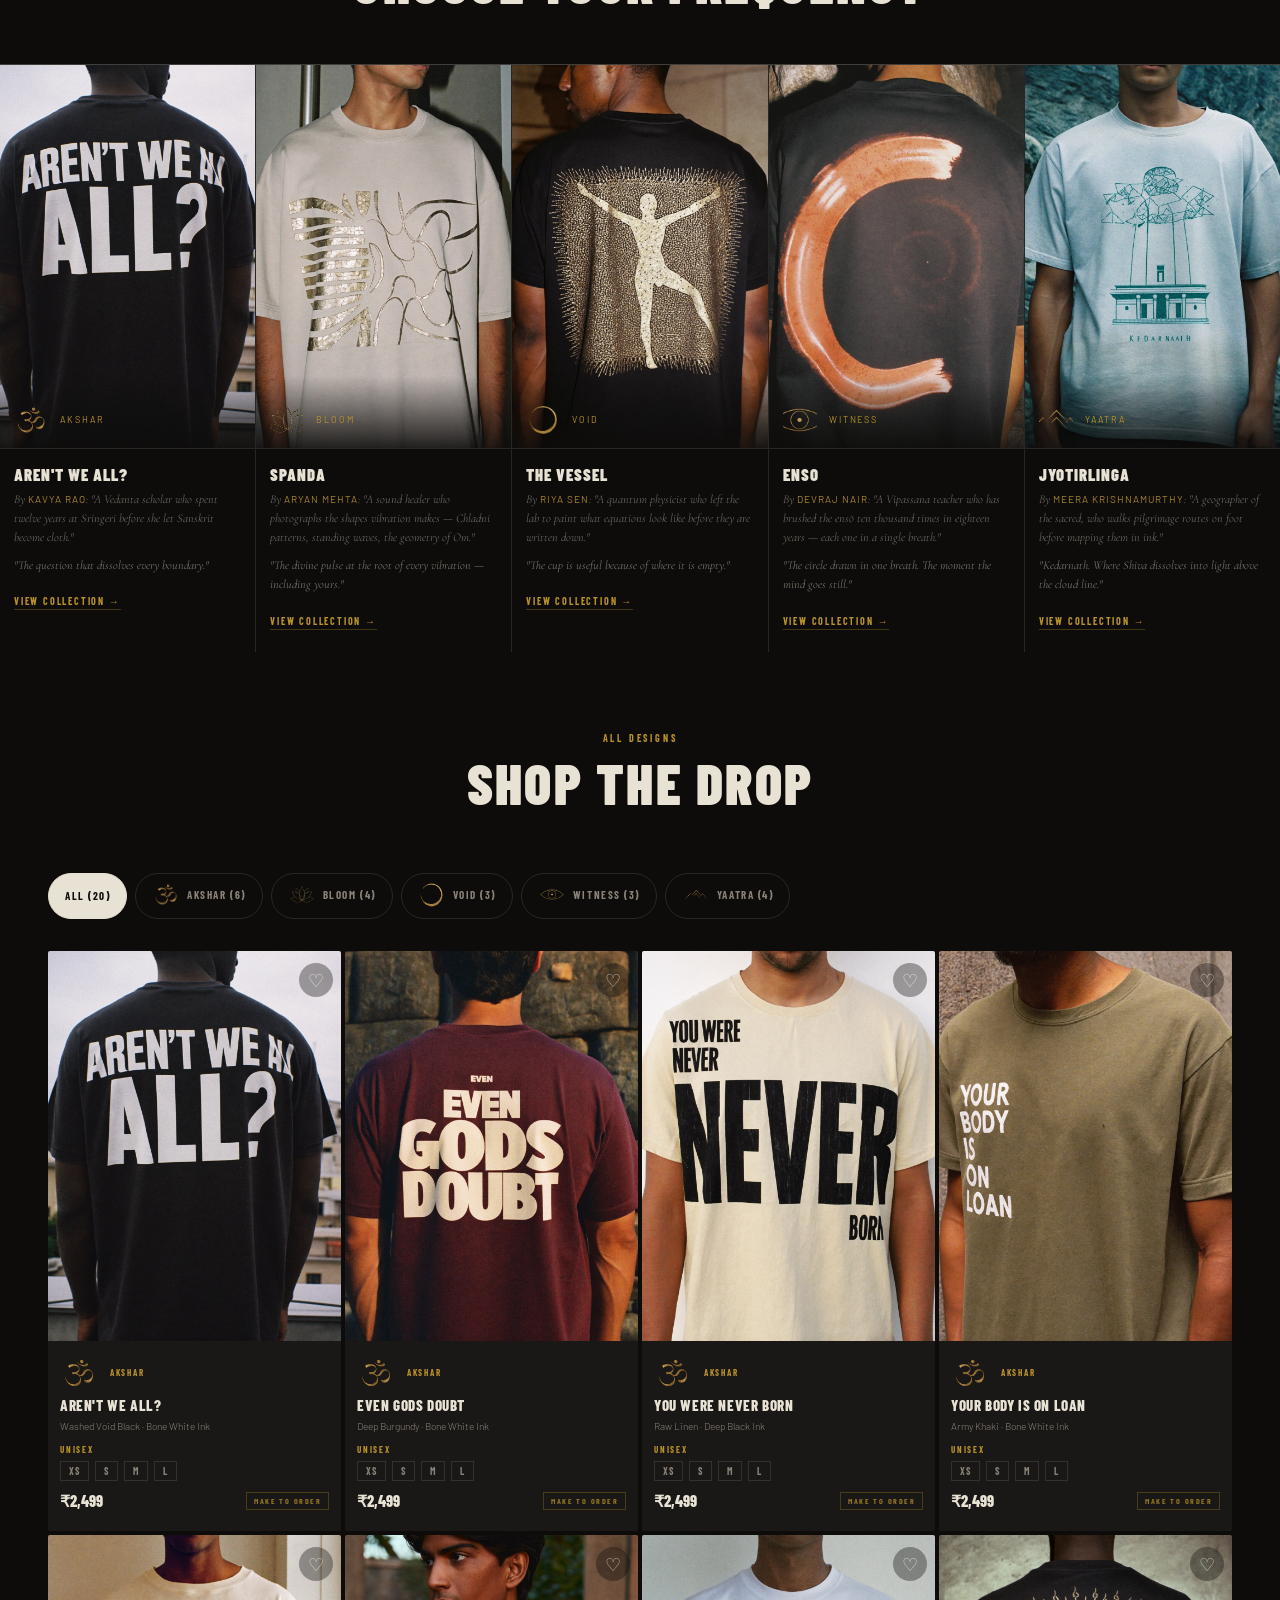
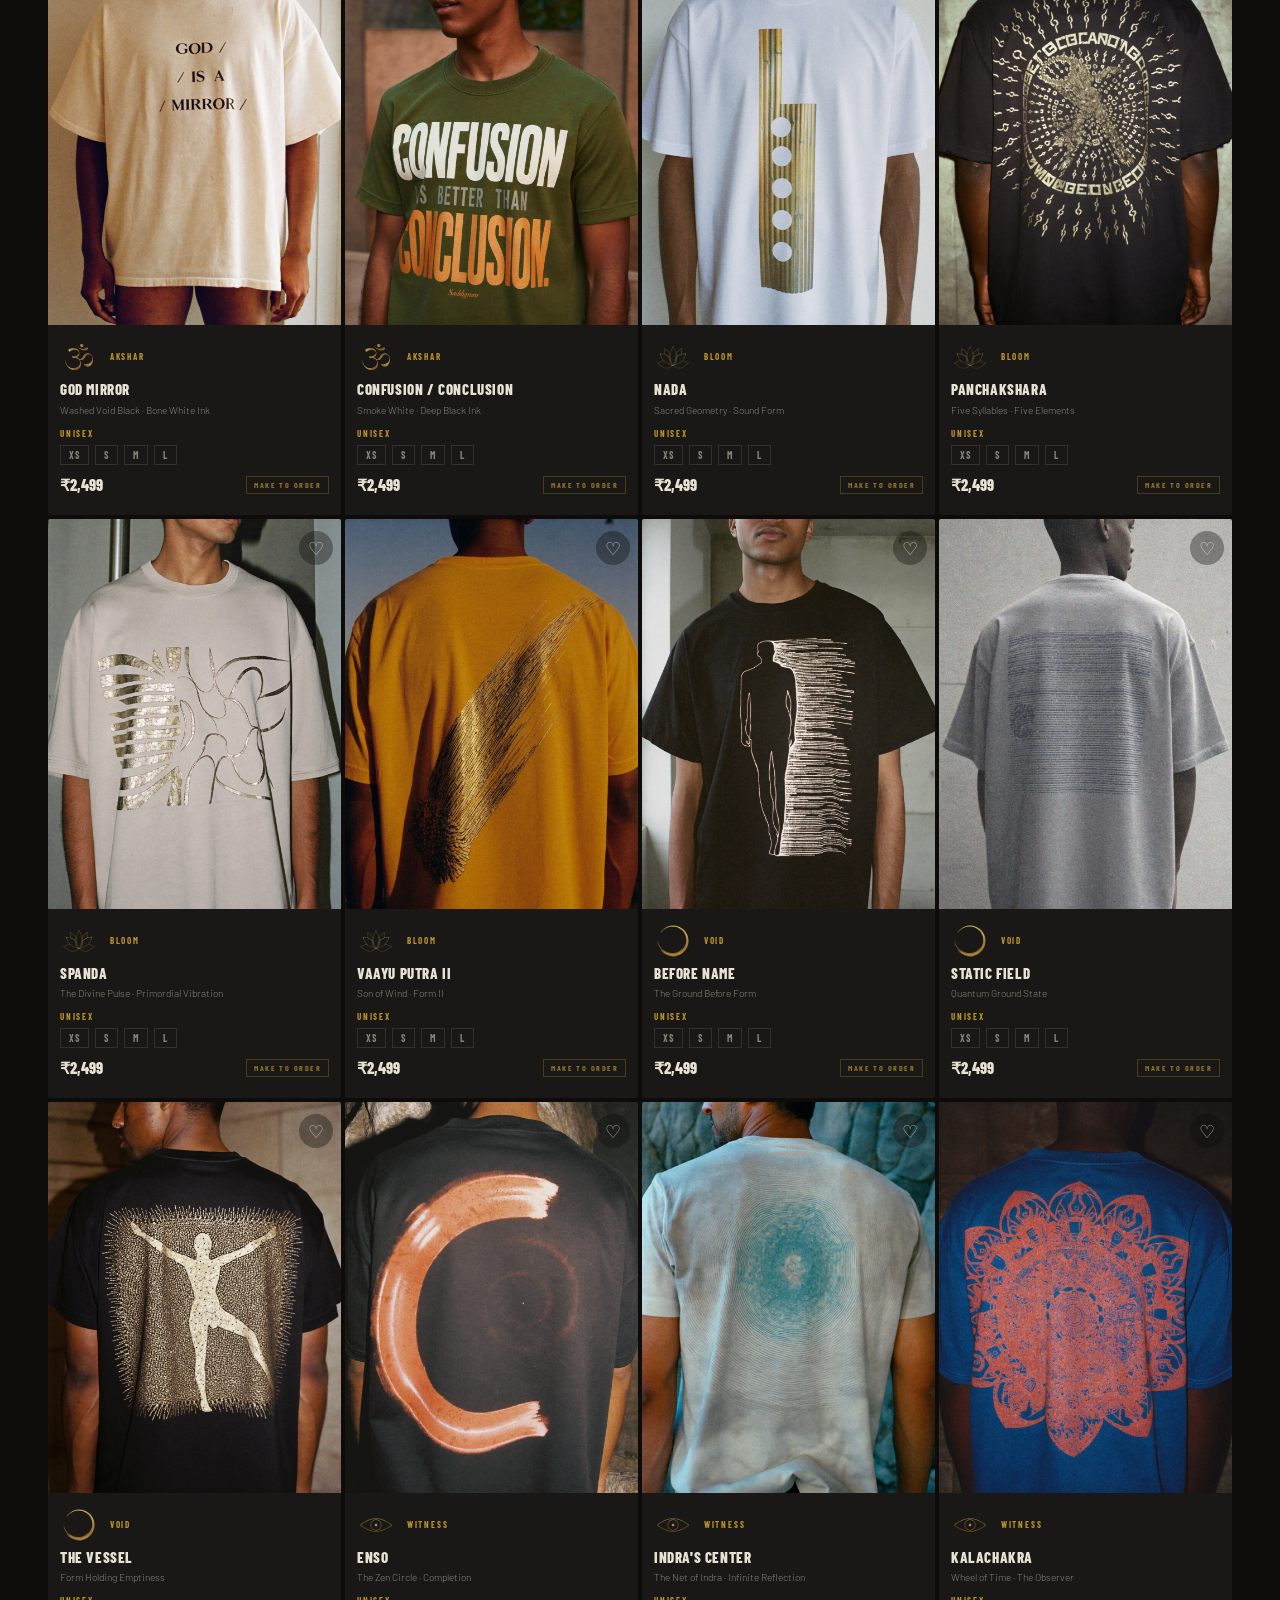
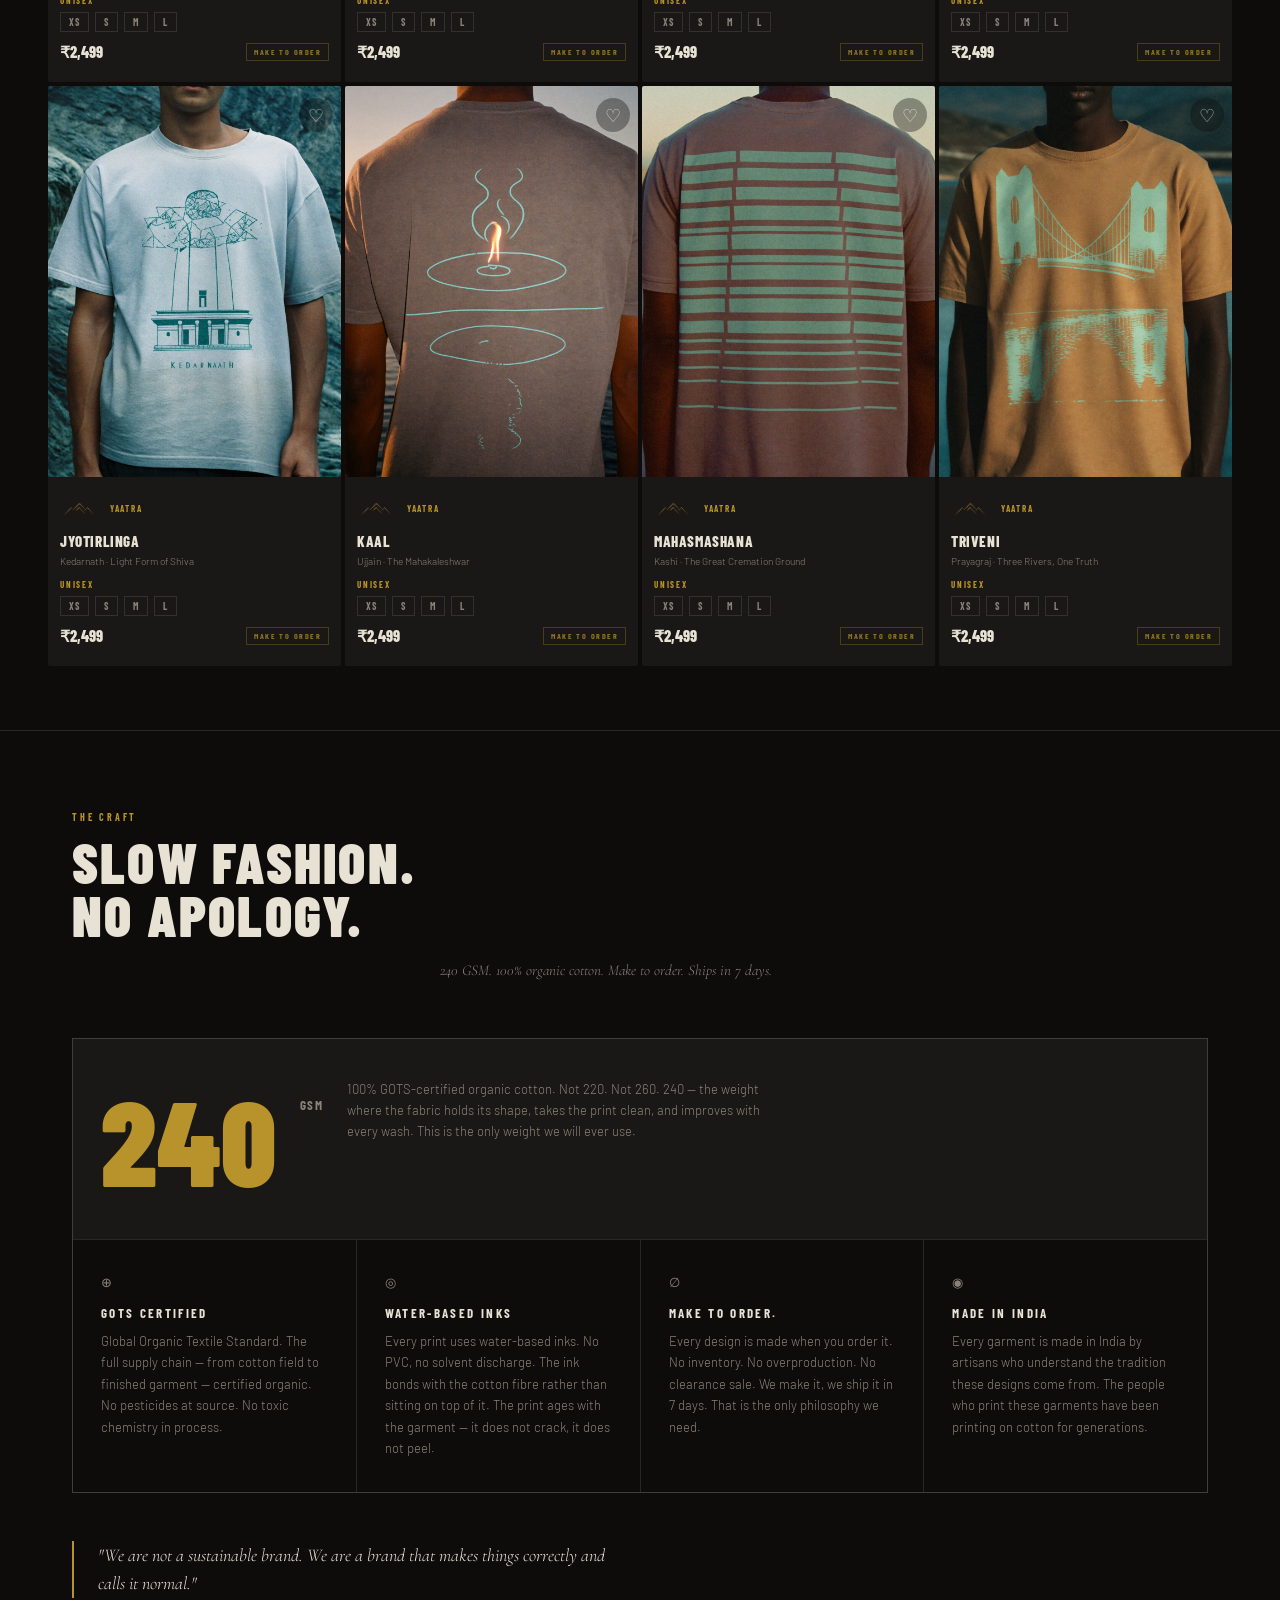
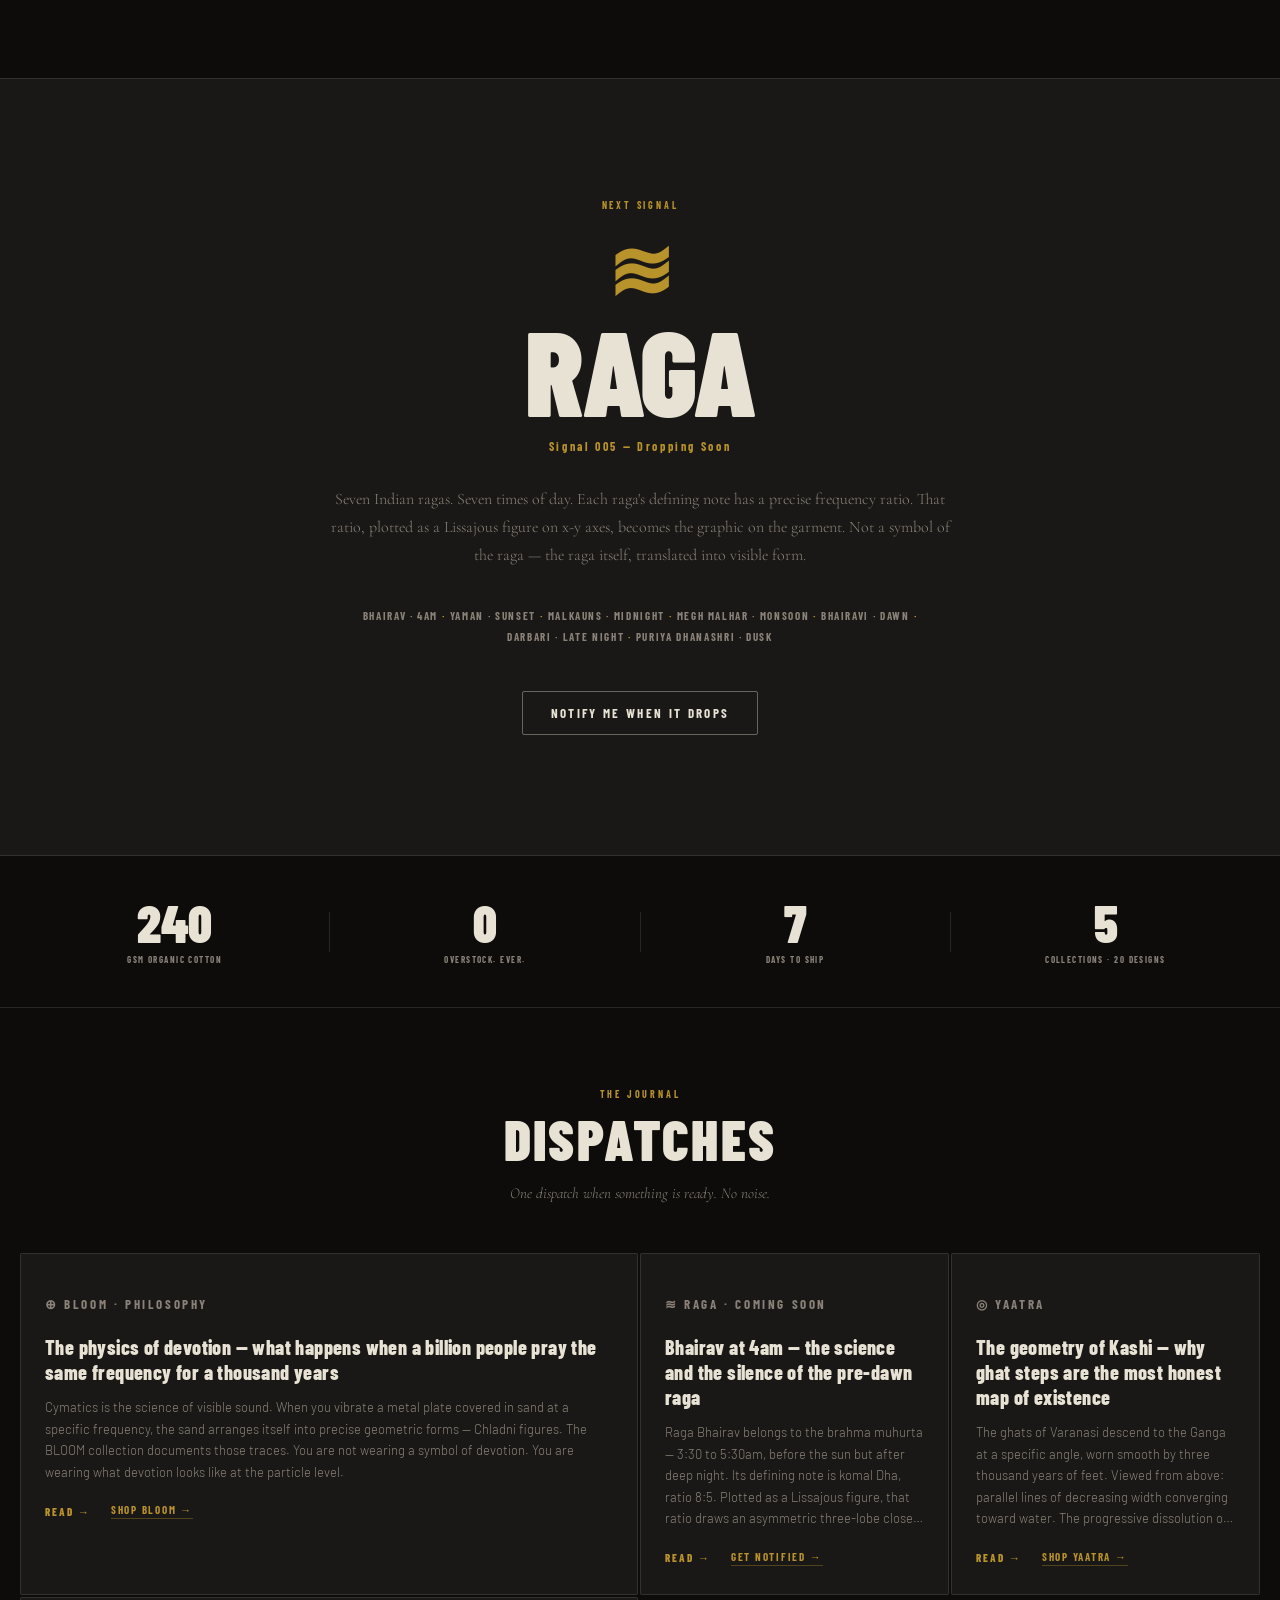
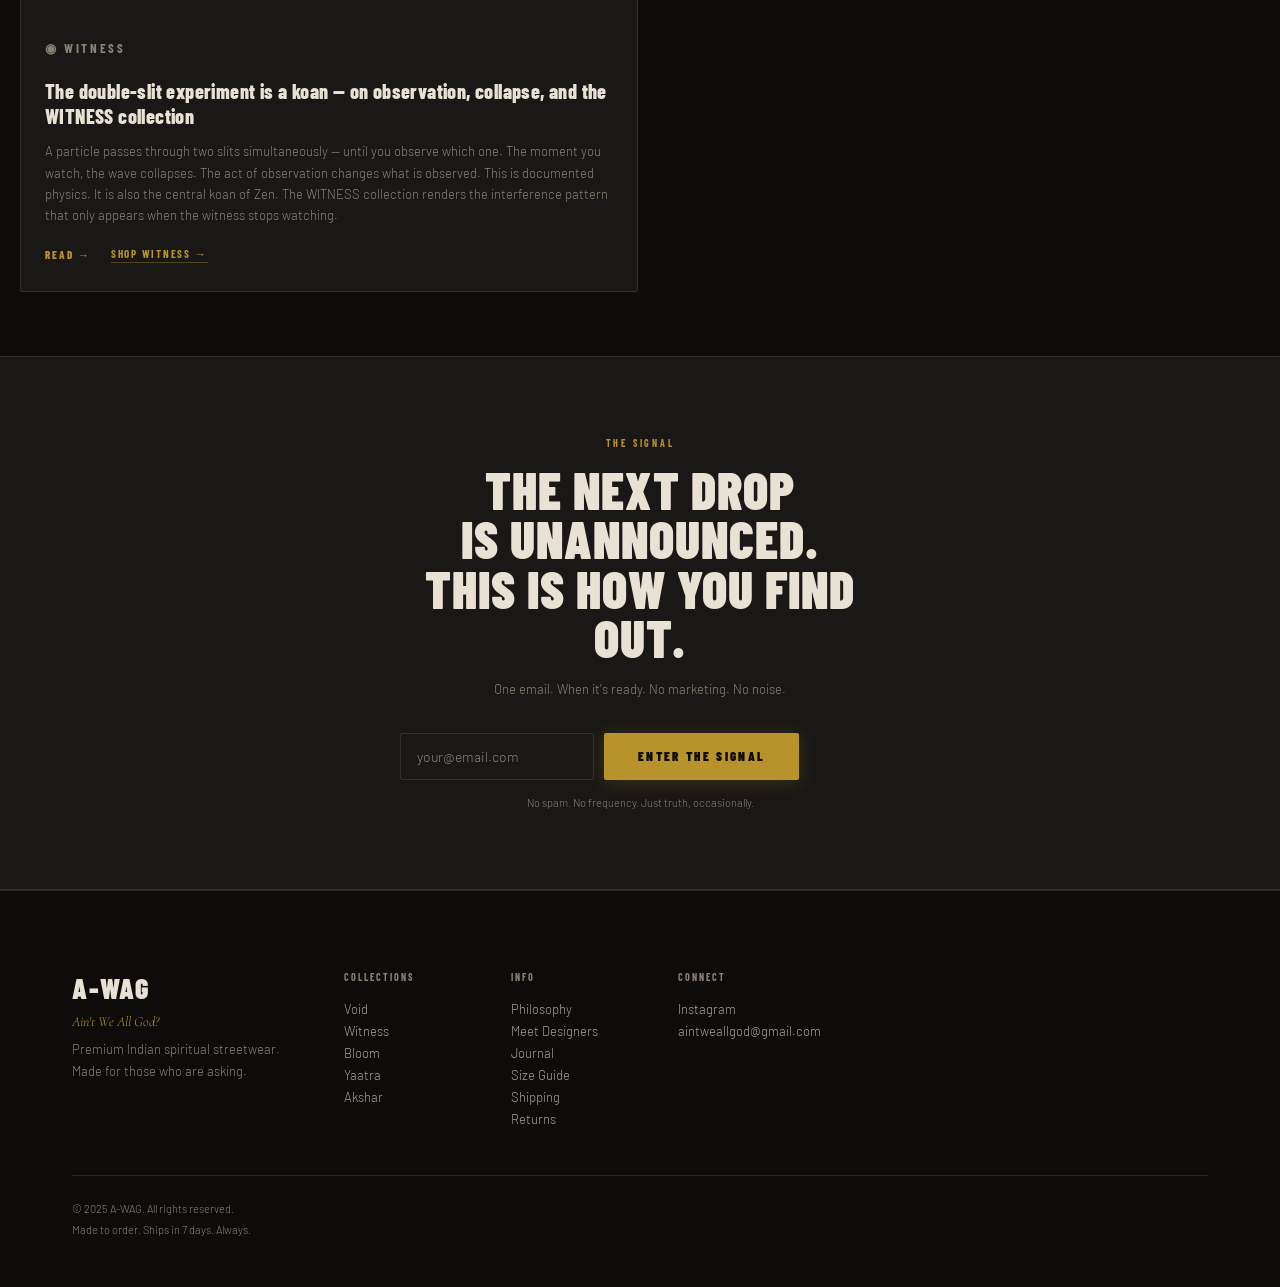
==== commit ac0205c2: "Add files via upload" ====
--- a/index.html
+++ b/index.html
@@ -85,7 +85,7 @@
       <a href="designers.html">Meet Designers</a>
       <a href="#philosophy">Philosophy</a>
       <a href="#journal">Journal</a>
-      <a href="#contact">Contact</a>
+      <a href="contact.html">Contact</a>
     </nav>
     <div class="mobile-menu-footer">
       <p class="mobile-tagline">Ain't We All God?</p>
@@ -931,6 +931,12 @@
   <!-- TOAST -->
   <div class="toast" id="toast"></div>
 
+  <!-- WHATSAPP FLOAT -->
+  <a href="https://wa.me/918320421625" target="_blank" rel="noopener" class="wa-float" aria-label="Chat on WhatsApp">
+    <svg viewBox="0 0 24 24"><path d="M17.472 14.382c-.297-.149-1.758-.867-2.03-.967-.273-.099-.471-.148-.67.15-.197.297-.767.966-.94 1.164-.173.199-.347.223-.644.075-.297-.15-1.255-.463-2.39-1.475-.883-.788-1.48-1.761-1.653-2.059-.173-.297-.018-.458.13-.606.134-.133.298-.347.446-.52.149-.174.198-.298.298-.497.099-.198.05-.371-.025-.52-.075-.149-.669-1.612-.916-2.207-.242-.579-.487-.5-.669-.51-.173-.008-.371-.01-.57-.01-.198 0-.52.074-.792.372-.272.297-1.04 1.016-1.04 2.479 0 1.462 1.065 2.875 1.213 3.074.149.198 2.096 3.2 5.077 4.487.709.306 1.262.489 1.694.625.712.227 1.36.195 1.871.118.571-.085 1.758-.719 2.006-1.413.248-.694.248-1.289.173-1.413-.074-.124-.272-.198-.57-.347m-5.421 7.403h-.004a9.87 9.87 0 0 1-5.031-1.378l-.361-.214-3.741.982.998-3.648-.235-.374a9.86 9.86 0 0 1-1.51-5.26c.001-5.45 4.436-9.884 9.888-9.884 2.64 0 5.122 1.03 6.988 2.898a9.825 9.825 0 0 1 2.893 6.994c-.003 5.45-4.437 9.884-9.885 9.884m8.413-18.297A11.815 11.815 0 0 0 12.05 0C5.495 0 .16 5.335.157 11.892c0 2.096.547 4.142 1.588 5.945L.057 24l6.305-1.654a11.882 11.882 0 0 0 5.683 1.448h.005c6.554 0 11.89-5.335 11.893-11.893a11.821 11.821 0 0 0-3.48-8.413Z"/></svg>
+    <span class="wa-float-tooltip">Chat with us</span>
+  </a>
+
   <script src="products.js"></script>
   <script src="script.js"></script>
 
--- a/style.css
+++ b/style.css
@@ -3010,3 +3010,68 @@
   }
   .of-row { grid-template-columns: 1fr; }
 }
+
+
+/* =============================================
+   WHATSAPP FLOAT BUTTON
+   ============================================= */
+.wa-float {
+  position: fixed;
+  bottom: 28px;
+  right: 24px;
+  z-index: 900;
+  width: 54px;
+  height: 54px;
+  background: #25D366;
+  border-radius: 50%;
+  display: flex;
+  align-items: center;
+  justify-content: center;
+  box-shadow: 0 4px 18px rgba(37,211,102,0.35);
+  transition: transform 0.22s ease, box-shadow 0.22s ease;
+  text-decoration: none;
+}
+.wa-float svg {
+  width: 28px;
+  height: 28px;
+  fill: #fff;
+}
+.wa-float:hover {
+  transform: scale(1.1) translateY(-2px);
+  box-shadow: 0 8px 28px rgba(37,211,102,0.45);
+}
+.wa-float-tooltip {
+  position: absolute;
+  right: 64px;
+  background: var(--near-black);
+  color: var(--bone-white);
+  font-family: var(--font-body);
+  font-size: 10px;
+  letter-spacing: 0.14em;
+  text-transform: uppercase;
+  padding: 6px 12px;
+  white-space: nowrap;
+  border: 1px solid var(--border);
+  opacity: 0;
+  pointer-events: none;
+  transform: translateX(6px);
+  transition: opacity 0.2s, transform 0.2s;
+}
+.wa-float-tooltip::after {
+  content: '';
+  position: absolute;
+  right: -5px;
+  top: 50%;
+  transform: translateY(-50%);
+  border: 5px solid transparent;
+  border-right: none;
+  border-left-color: var(--border);
+}
+.wa-float:hover .wa-float-tooltip {
+  opacity: 1;
+  transform: translateX(0);
+}
+@media (max-width: 480px) {
+  .wa-float { bottom: 20px; right: 16px; width: 50px; height: 50px; }
+  .wa-float-tooltip { display: none; }
+}
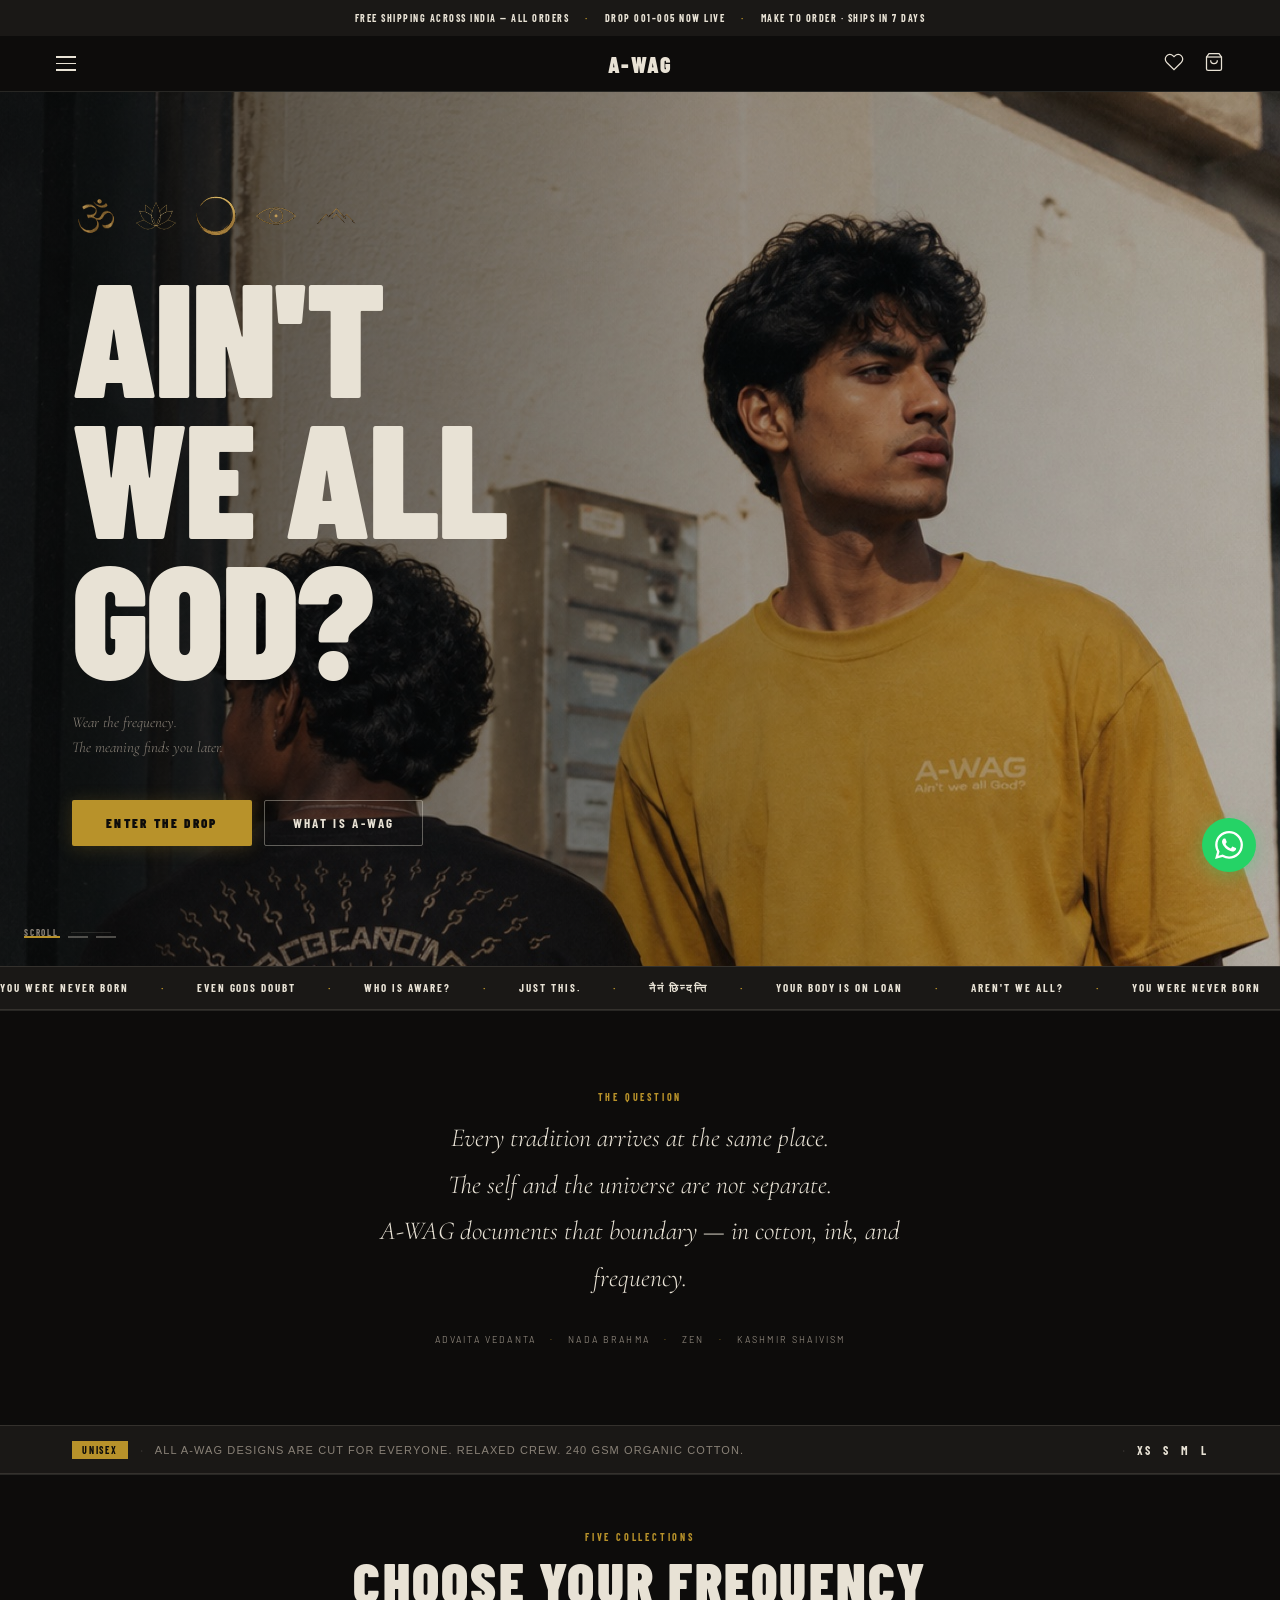
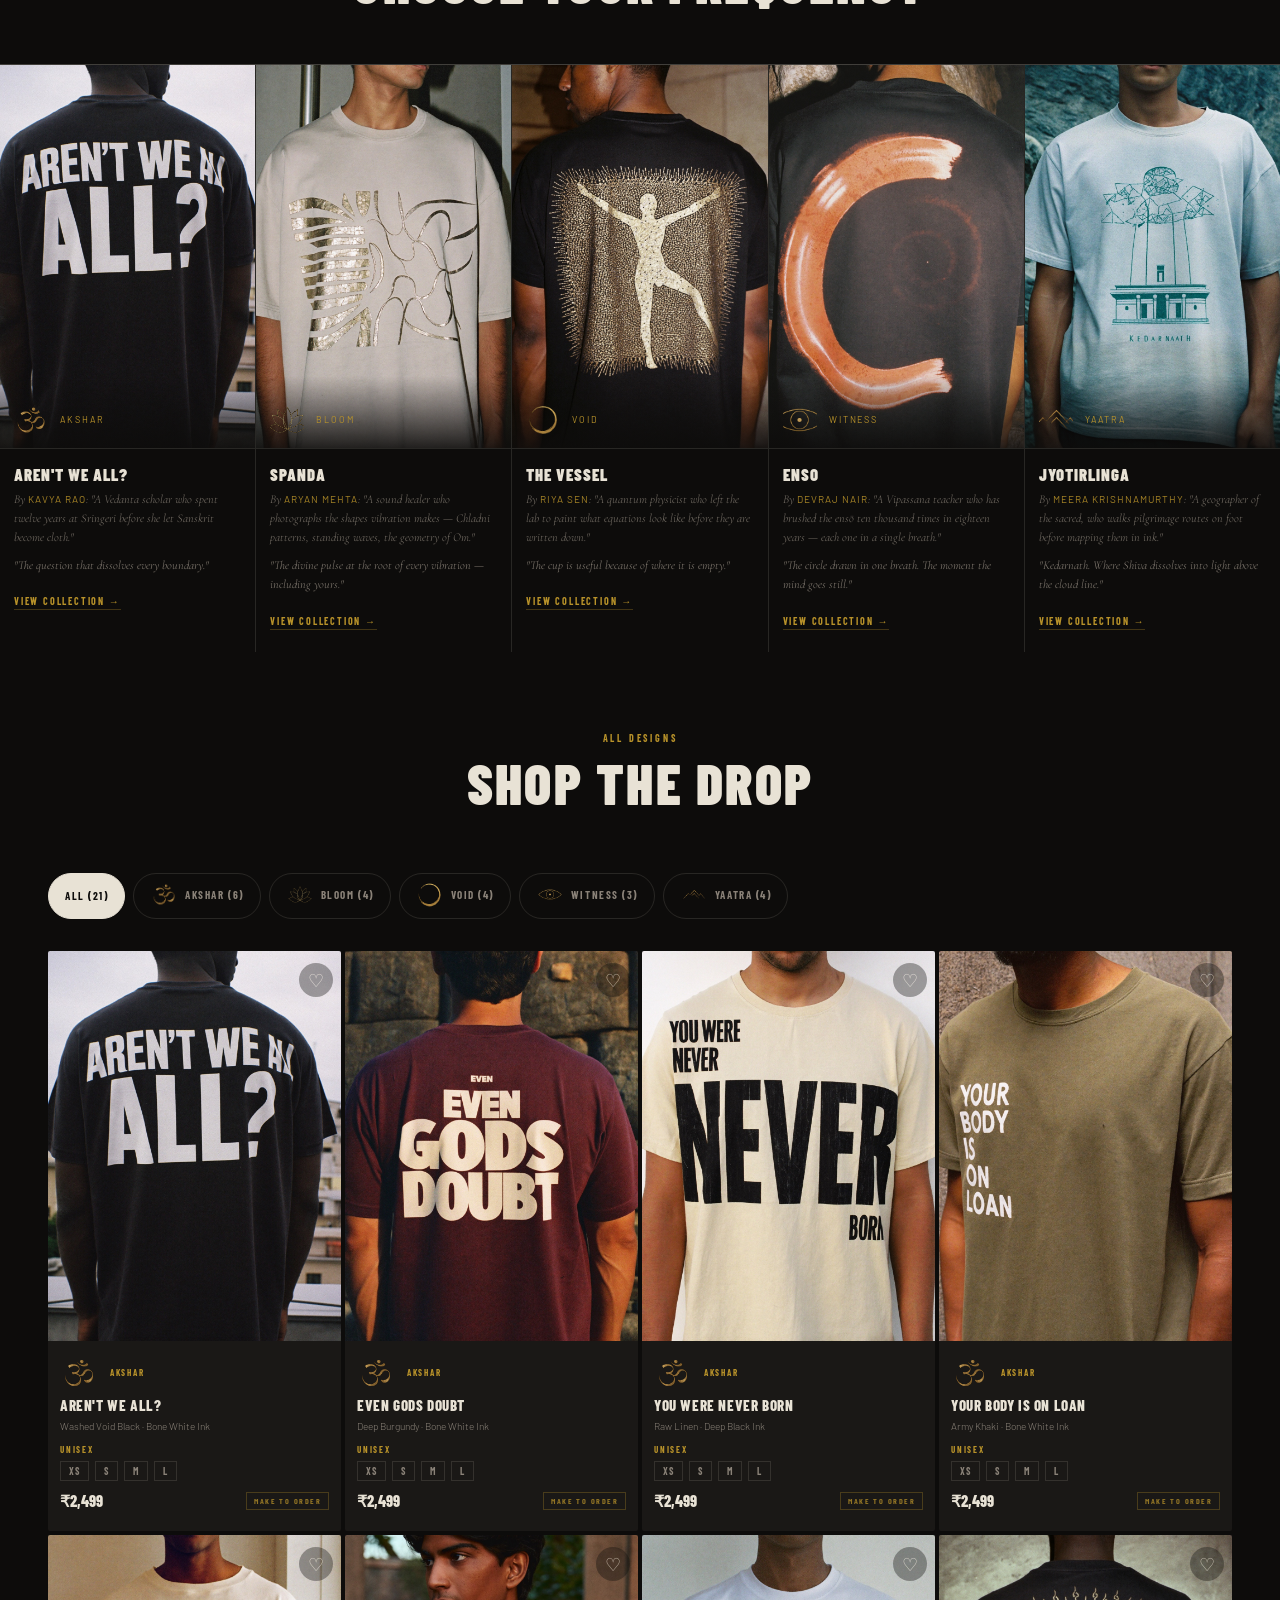
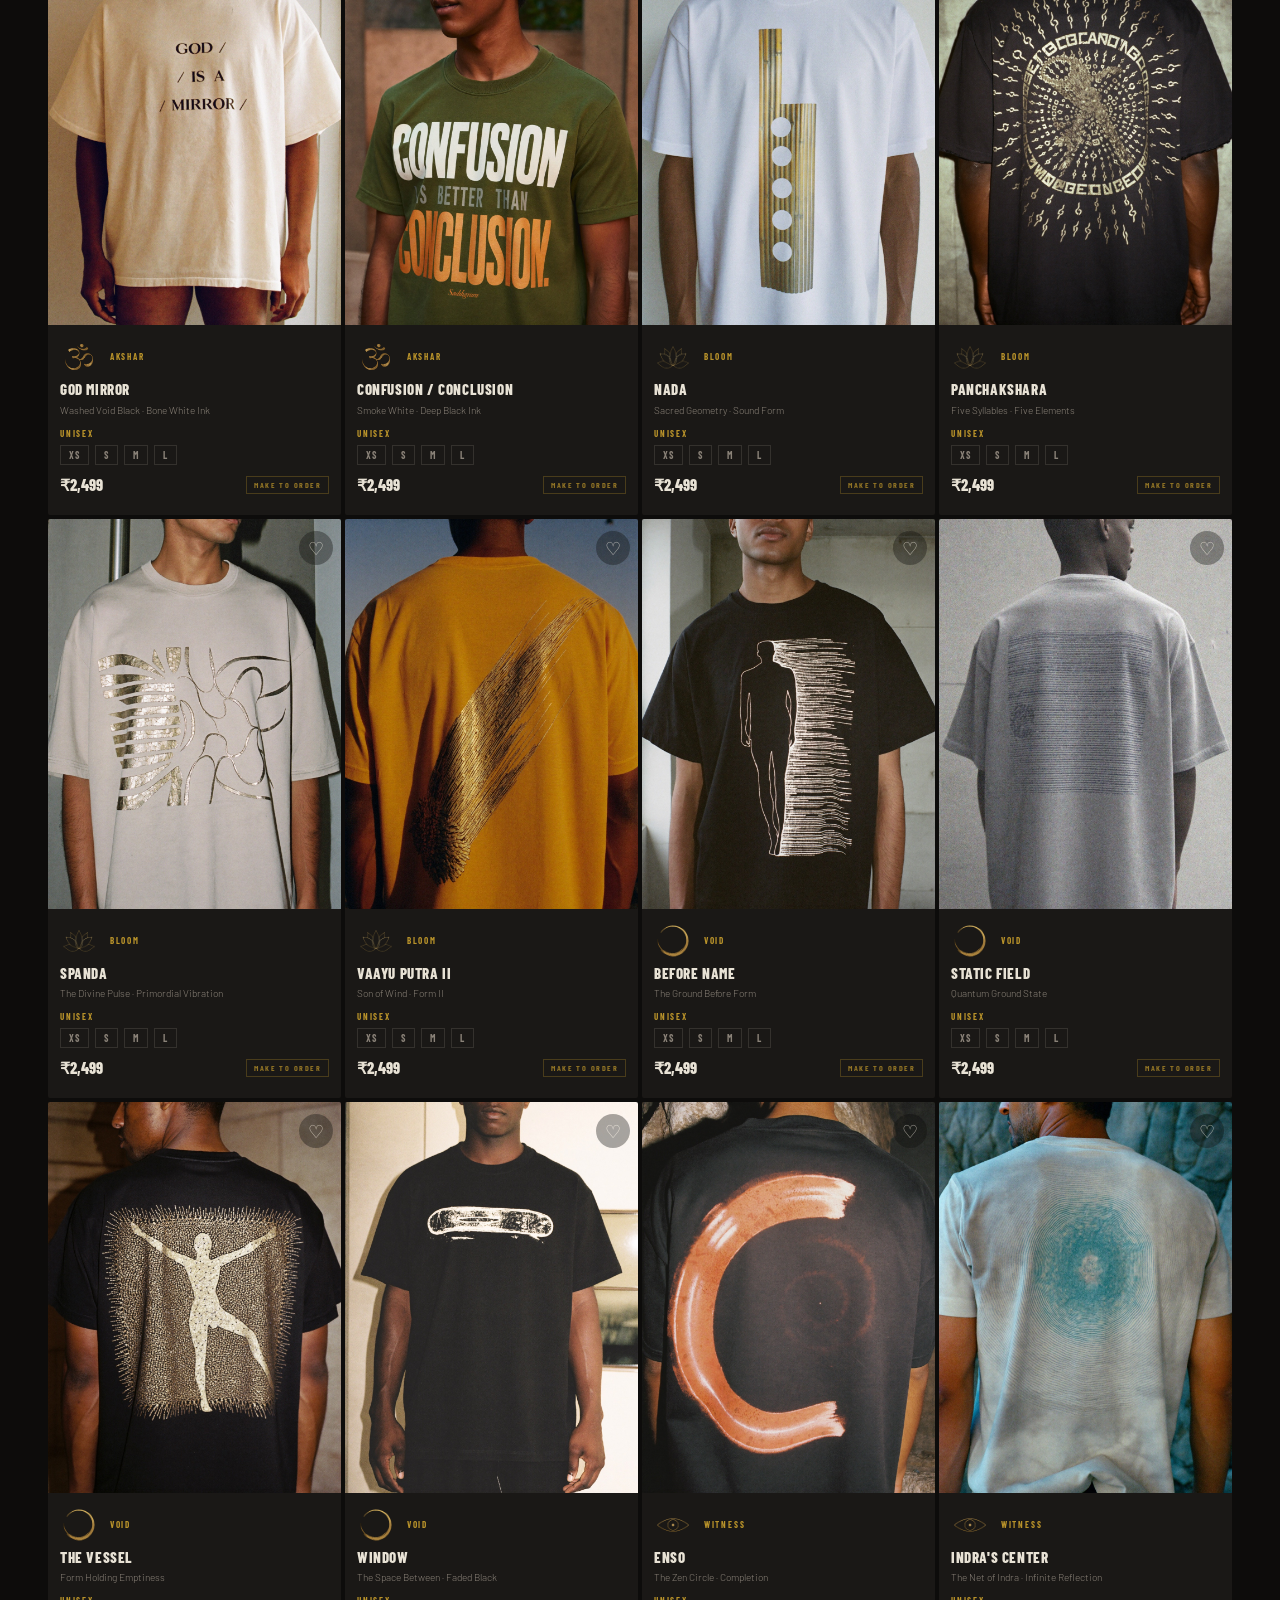
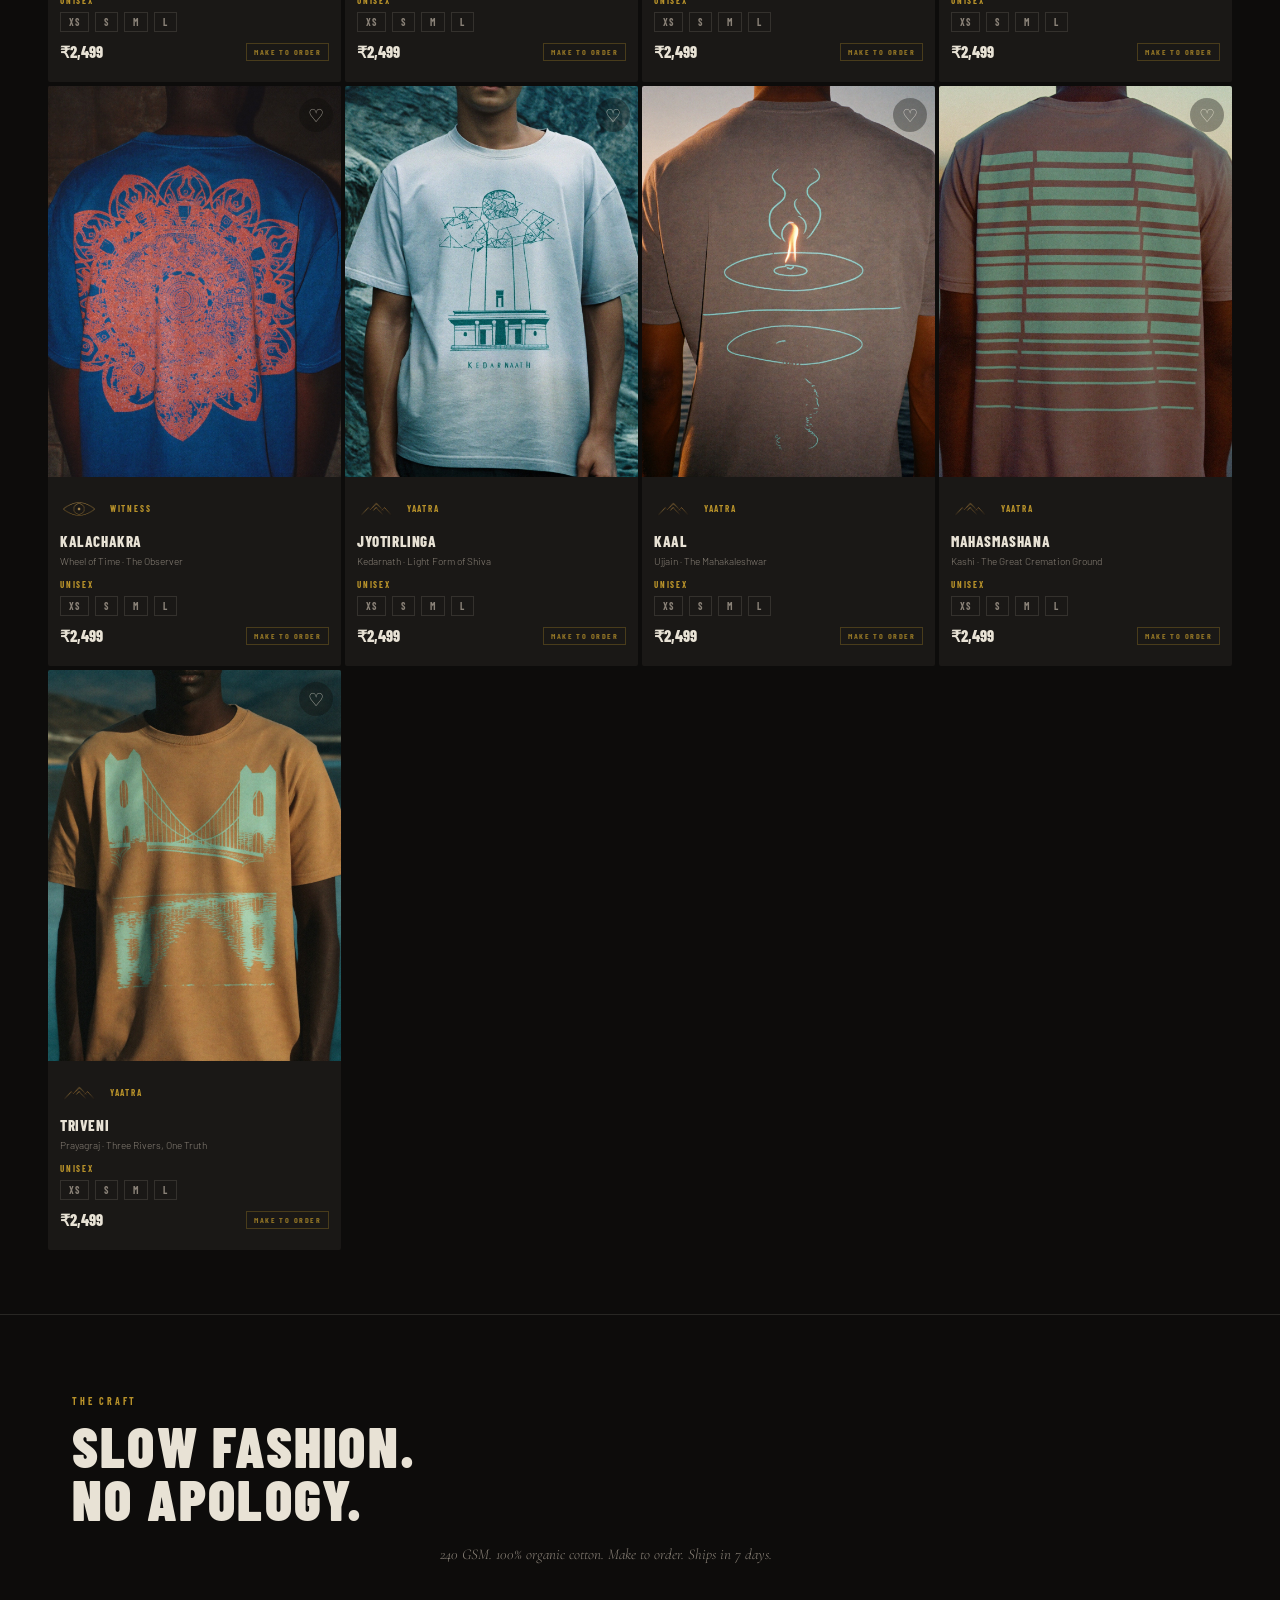
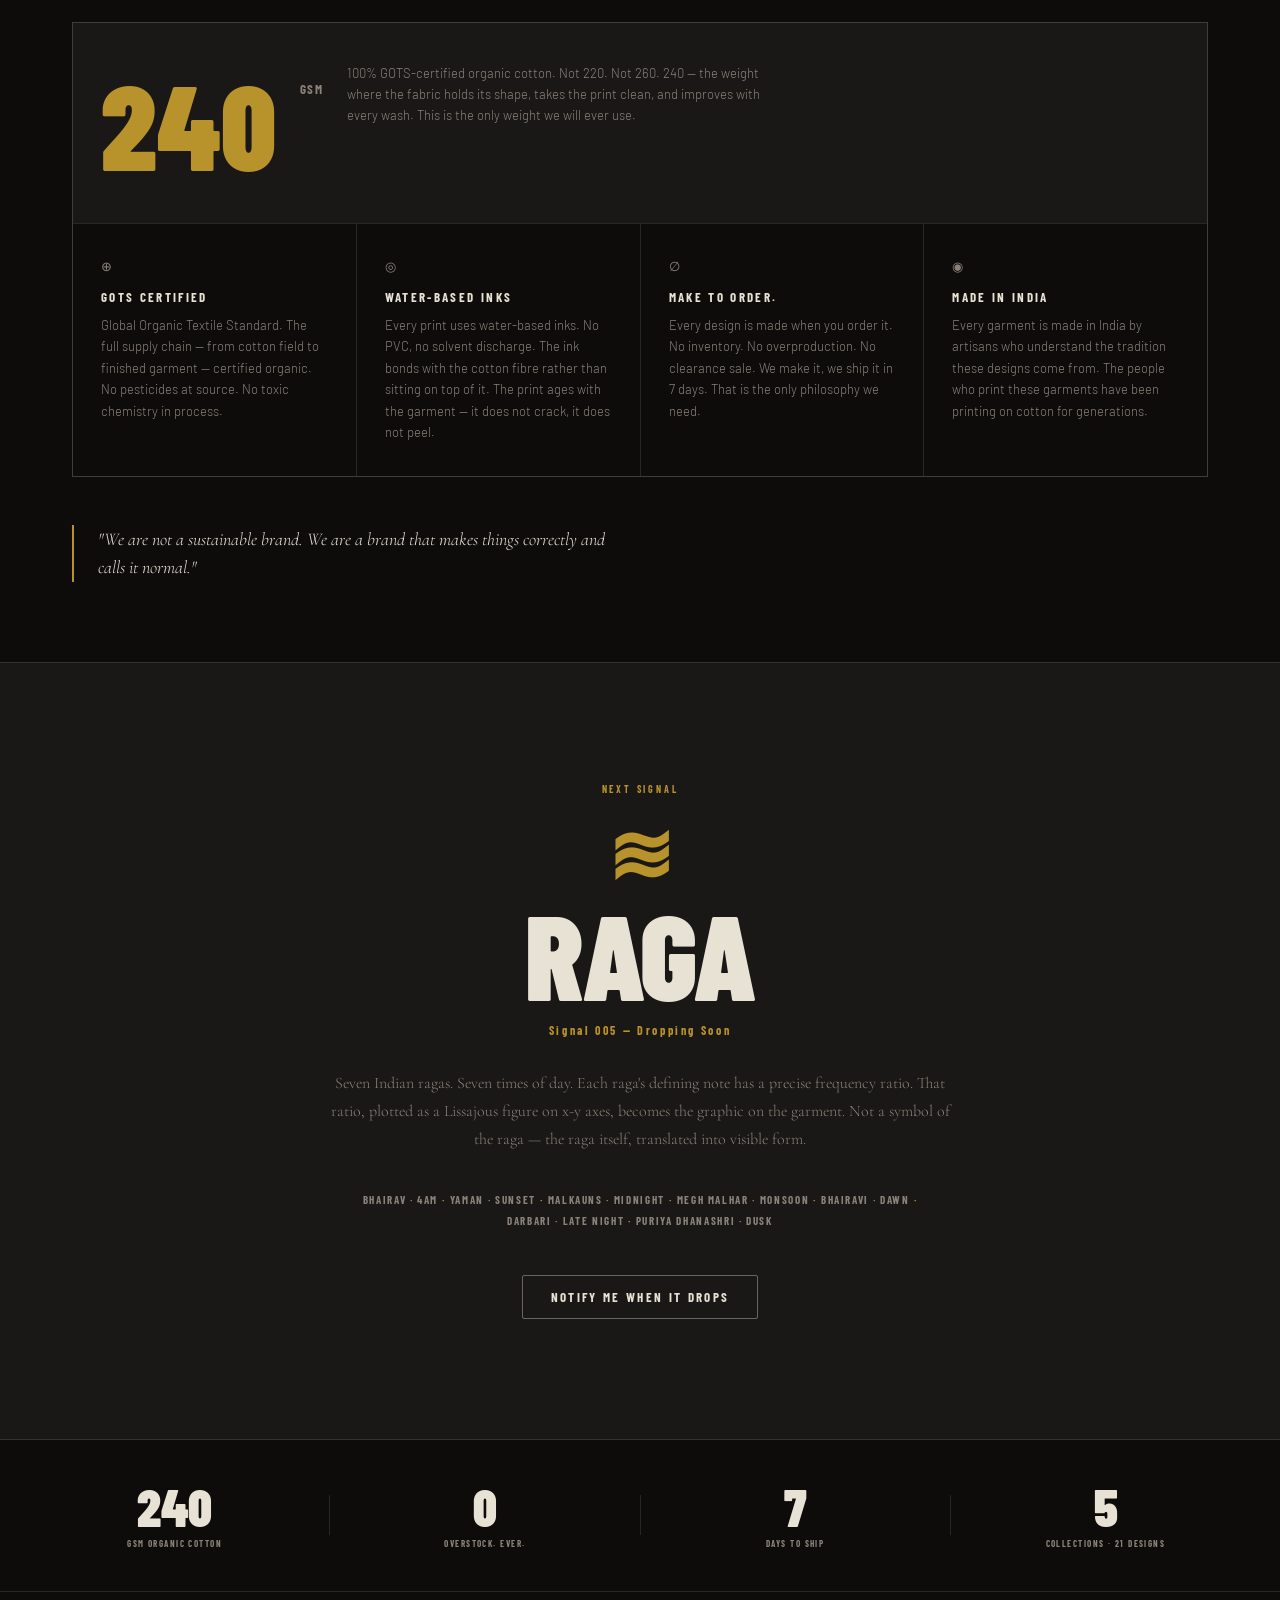
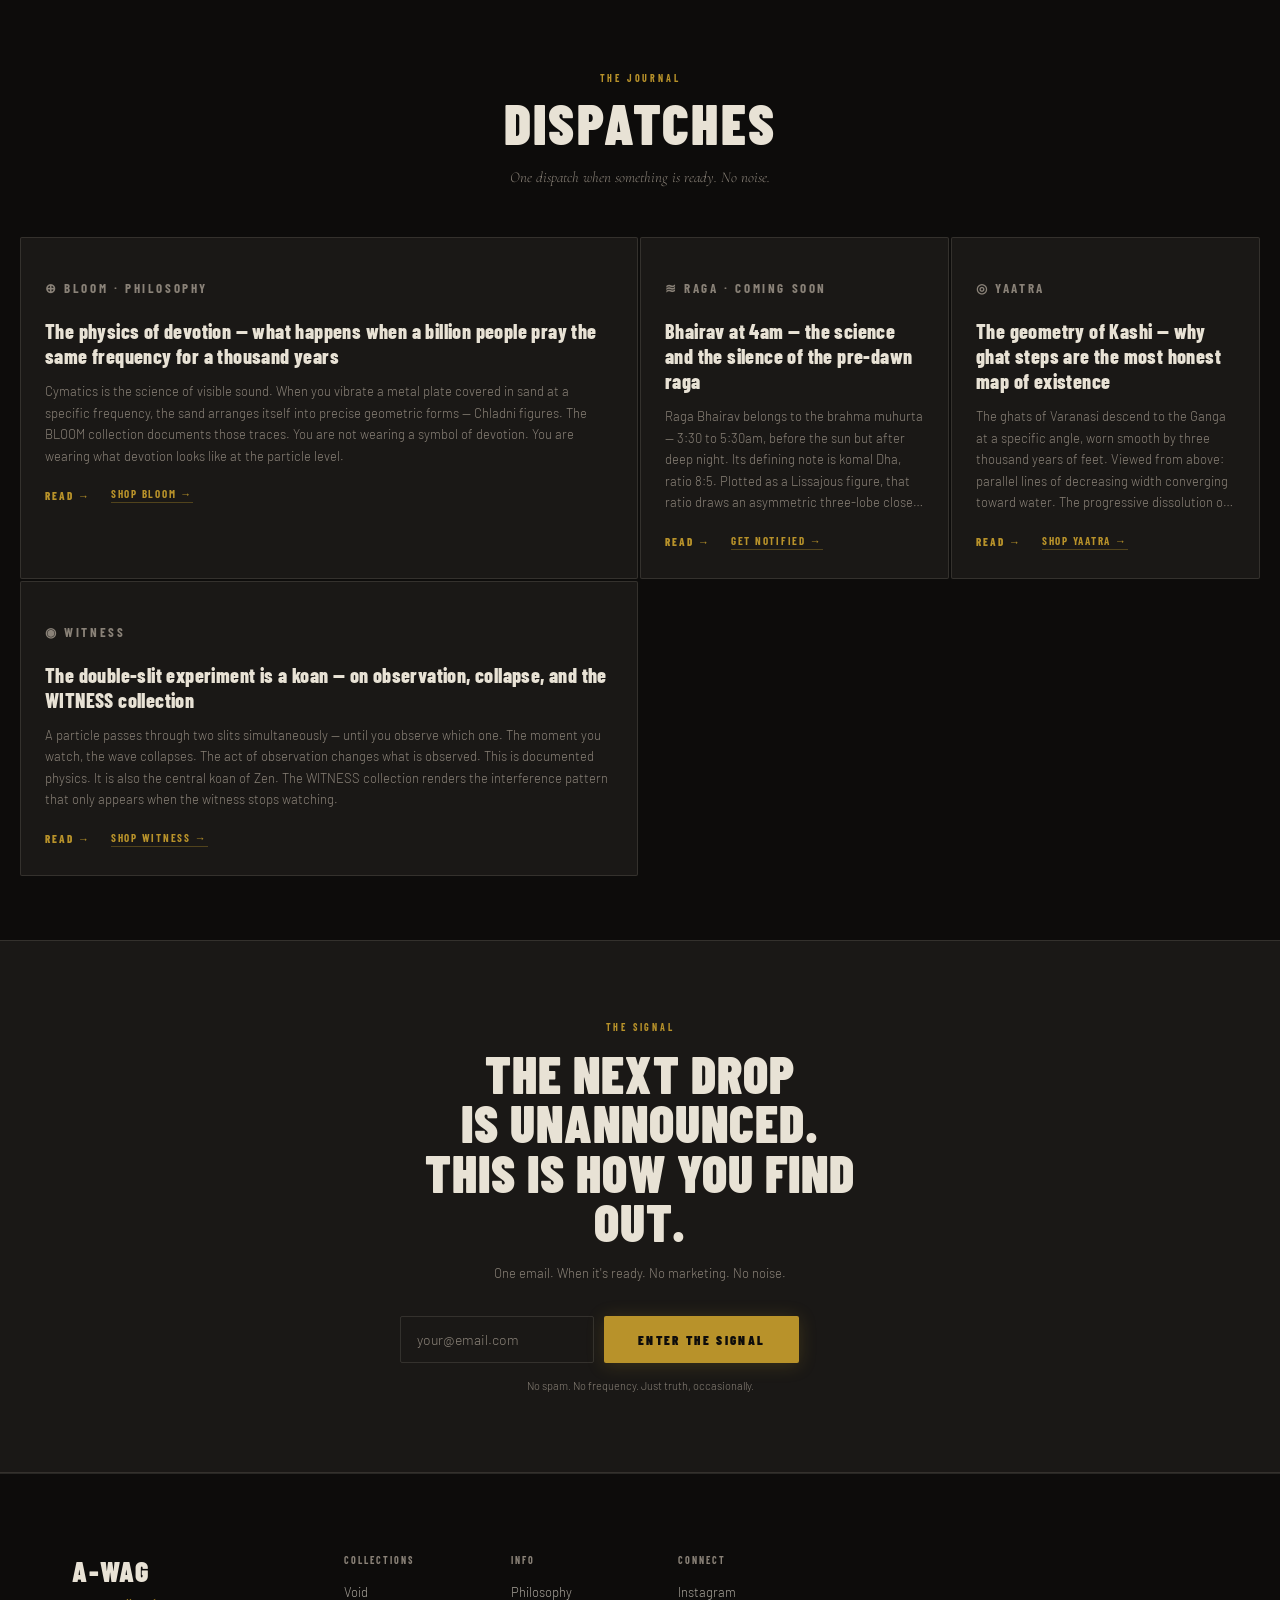
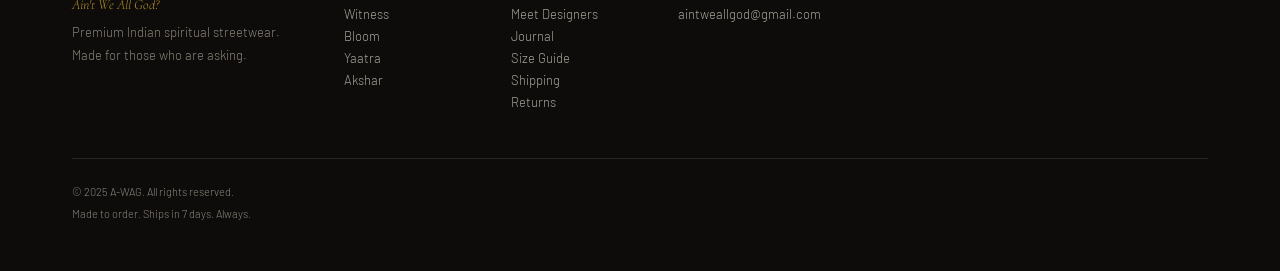
==== commit 1d2ce402: "Add files via upload" ====
--- a/index.html
+++ b/index.html
@@ -312,10 +312,10 @@
 
     <!-- FILTER PILLS -->
     <div class="filter-bar">
-      <button class="filter-pill active" data-filter="all">ALL (20)</button>
+      <button class="filter-pill active" data-filter="all">ALL (21)</button>
       <button class="filter-pill" data-filter="Akshar">AKSHAR (6)</button>
       <button class="filter-pill" data-filter="Bloom">BLOOM (4)</button>
-      <button class="filter-pill" data-filter="Void">VOID (3)</button>
+      <button class="filter-pill" data-filter="Void">VOID (4)</button>
       <button class="filter-pill" data-filter="Witness">WITNESS (3)</button>
       <button class="filter-pill" data-filter="Yaatra">YAATRA (4)</button>
     </div>
@@ -579,6 +579,26 @@
           <p class="product-collection">○ VOID</p>
           <h3 class="product-name">THE VESSEL</h3>
           <p class="product-ground">Form Holding Emptiness</p>
+          <div class="product-price-row">
+            <span class="product-price">₹2,499</span>
+            <span class="product-limited">MAKE TO ORDER</span>
+          </div>
+        </div>
+      </div>
+
+      <div class="product-card" data-collection="Void">
+        <div class="product-img-wrap">
+          <img src="Collections/Void/Window.jpg" alt="Window" loading="lazy">
+          <button class="wishlist-heart" data-id="void-window" aria-label="Wishlist">♡</button>
+          <div class="product-overlay">
+            <button class="btn-primary btn-sm" onclick="addToCart('void-window', 'WINDOW', 'Collections/Void/Window.jpg')">BUY NOW</button>
+            <button class="btn-outline btn-sm" onclick="addToCart('void-window', 'WINDOW', 'Collections/Void/Window.jpg')">ADD TO CART</button>
+          </div>
+        </div>
+        <div class="product-info">
+          <p class="product-collection">○ VOID</p>
+          <h3 class="product-name">WINDOW</h3>
+          <p class="product-ground">The Space Between · Faded Black</p>
           <div class="product-price-row">
             <span class="product-price">₹2,499</span>
             <span class="product-limited">MAKE TO ORDER</span>
@@ -816,7 +836,7 @@
     <div class="process-divider"></div>
     <div class="process-item">
       <p class="process-num">5</p>
-      <p class="process-label">COLLECTIONS · 20 DESIGNS</p>
+      <p class="process-label">COLLECTIONS · 21 DESIGNS</p>
     </div>
   </div>
 
--- a/style.css
+++ b/style.css
@@ -1659,6 +1659,45 @@
   flex-direction: column;
   gap: 12px;
   margin-bottom: 32px;
+}
+
+/* ── Trust badges ── */
+.pg-trust-badges {
+  display: flex;
+  align-items: center;
+  gap: 0;
+  border: 1px solid var(--border);
+  margin-bottom: 28px;
+}
+.pg-trust-badge {
+  flex: 1;
+  display: flex;
+  flex-direction: column;
+  align-items: center;
+  gap: 7px;
+  padding: 14px 8px;
+  text-align: center;
+}
+.pg-trust-badge svg {
+  width: 18px;
+  height: 18px;
+  color: var(--sur-gold);
+  flex-shrink: 0;
+}
+.pg-trust-badge span {
+  font-family: var(--font-body);
+  font-size: 8px;
+  font-weight: 600;
+  letter-spacing: 0.18em;
+  text-transform: uppercase;
+  color: var(--muted);
+  line-height: 1.3;
+}
+.pg-trust-sep {
+  width: 1px;
+  height: 40px;
+  background: var(--border);
+  flex-shrink: 0;
 }
 
 /* ── Product meta strip ── */
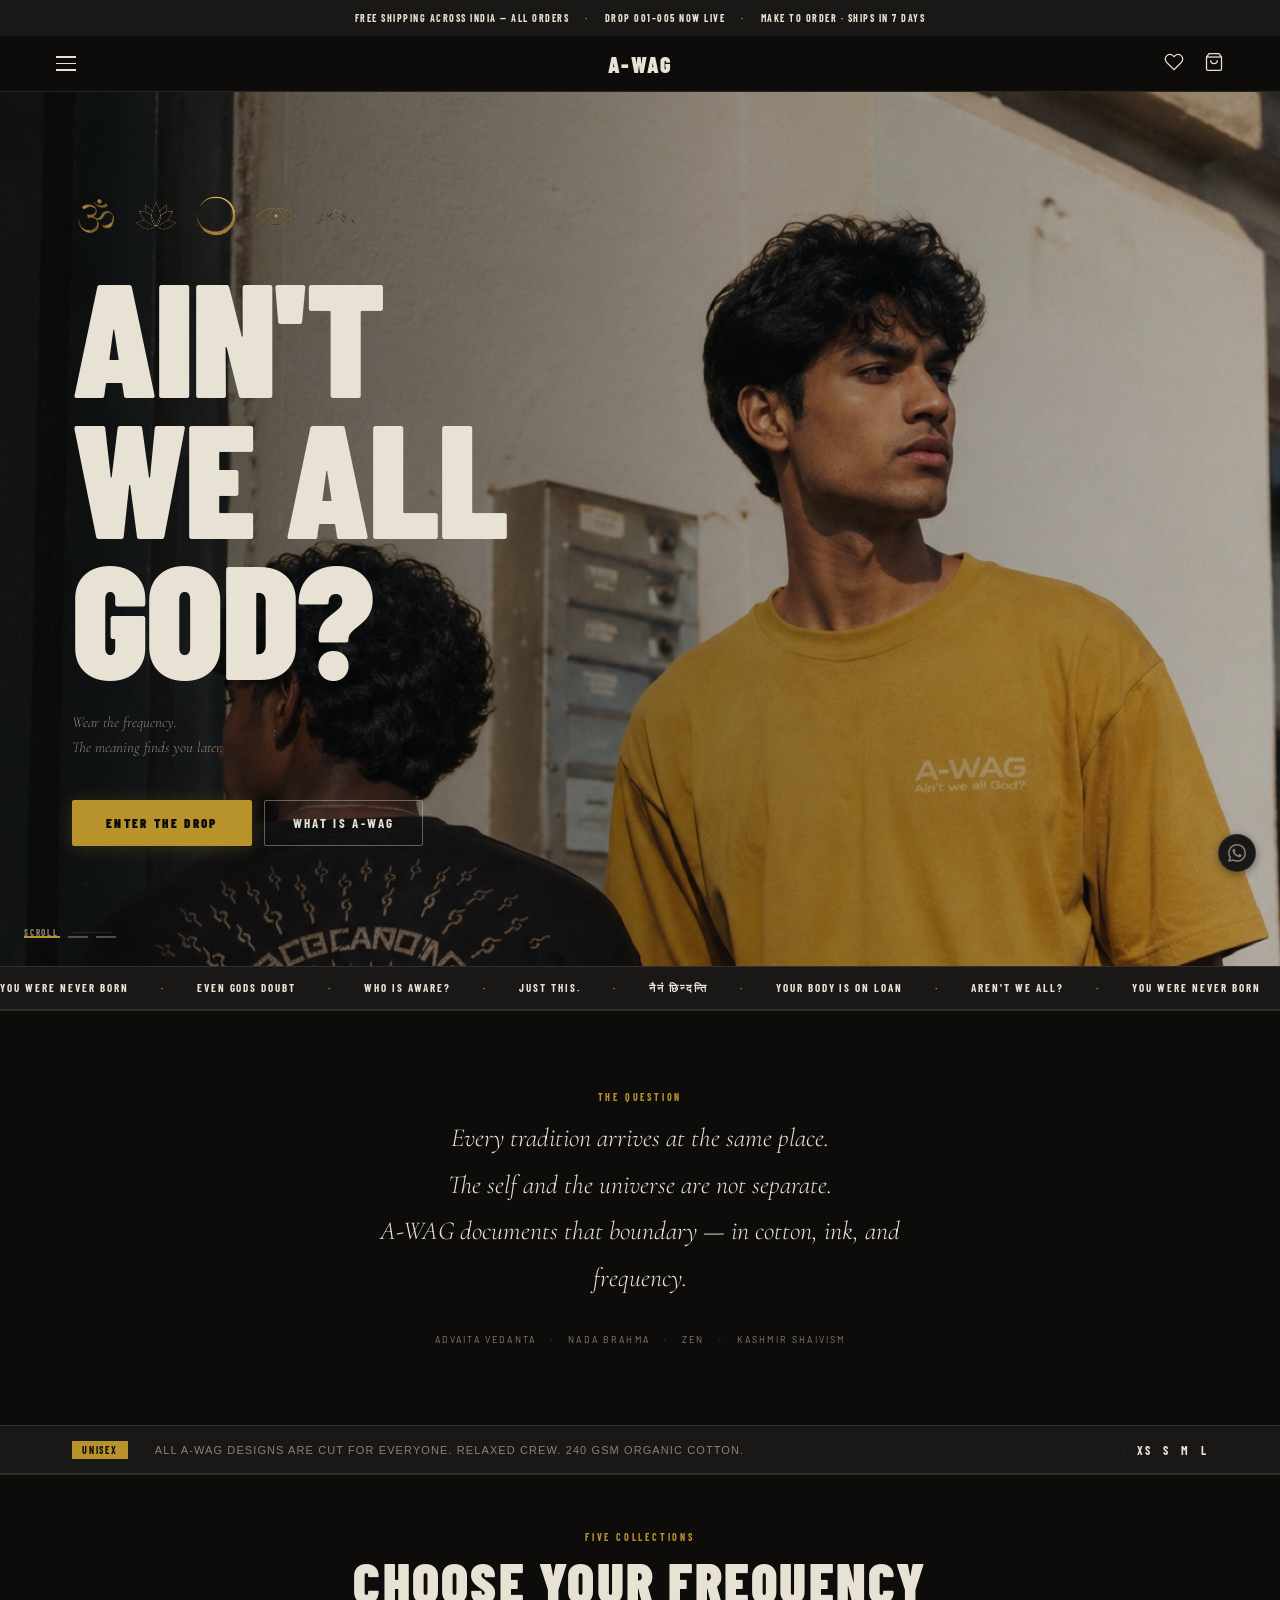
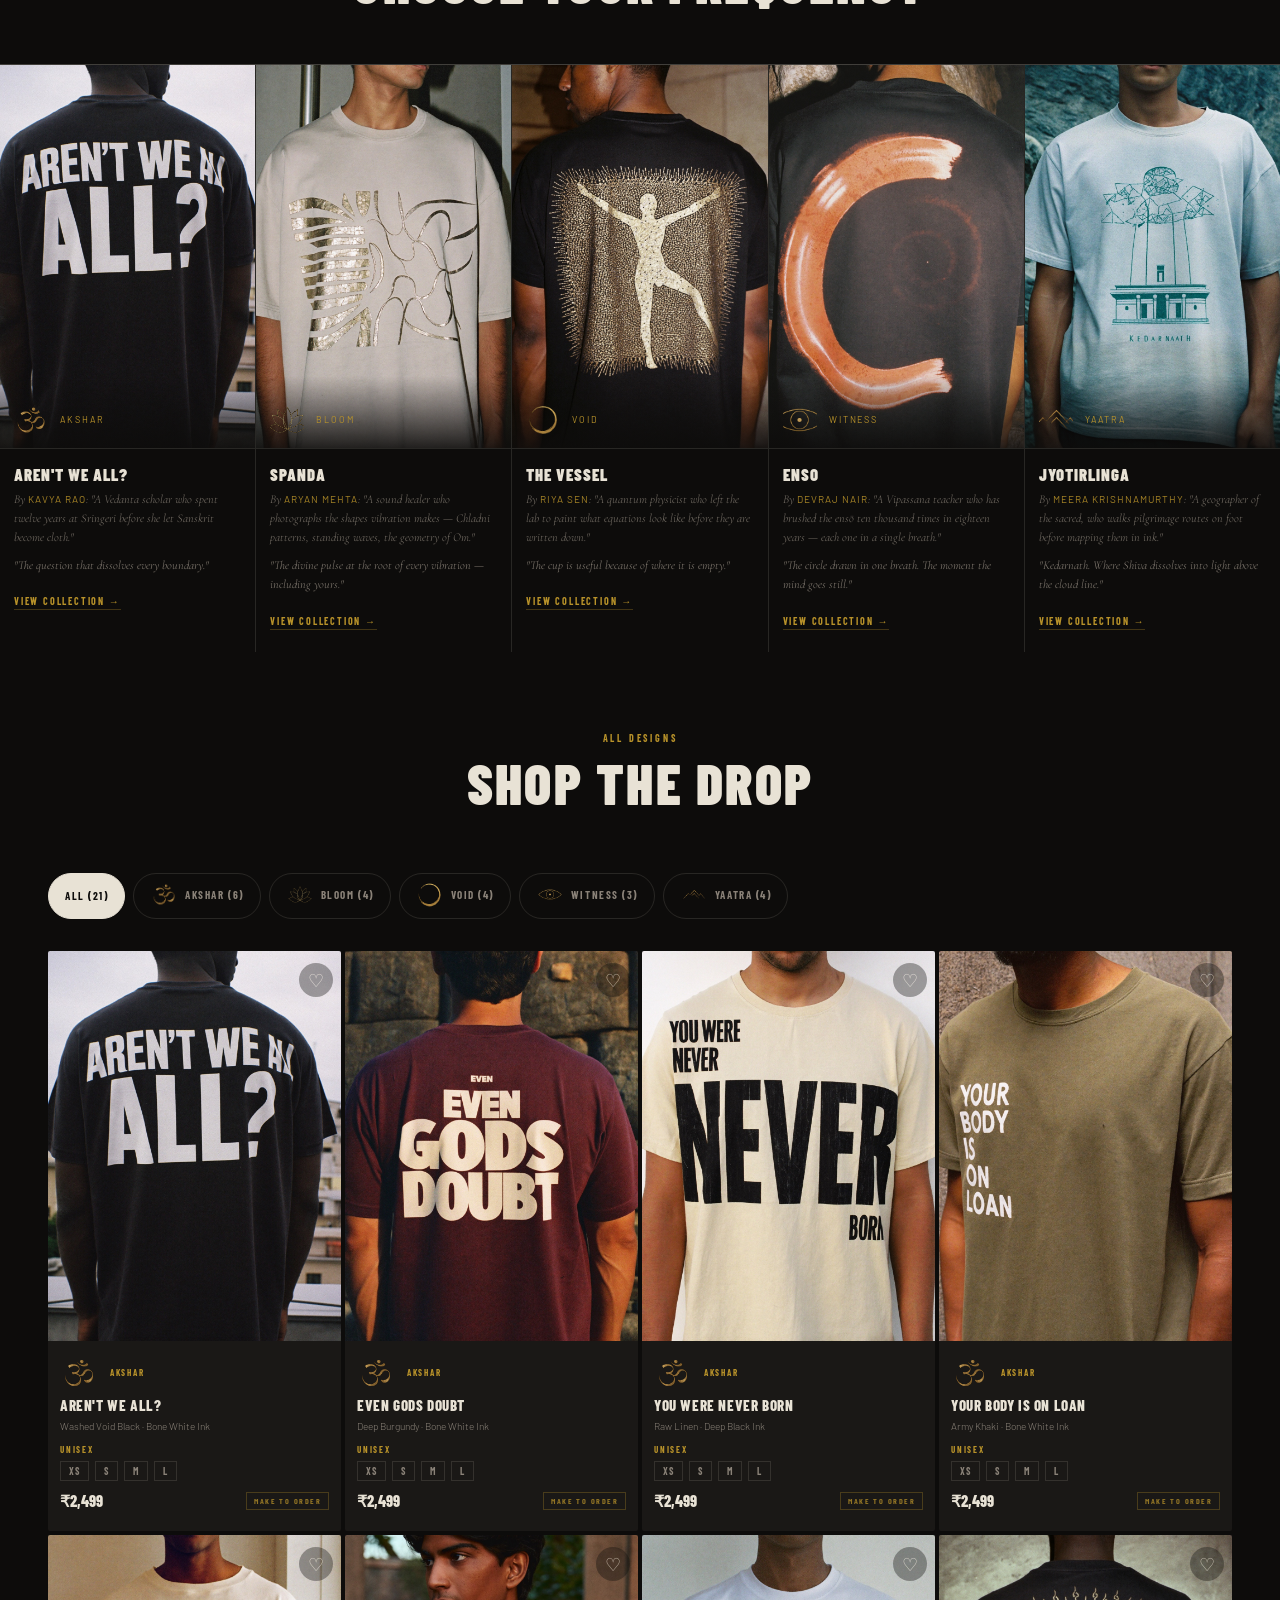
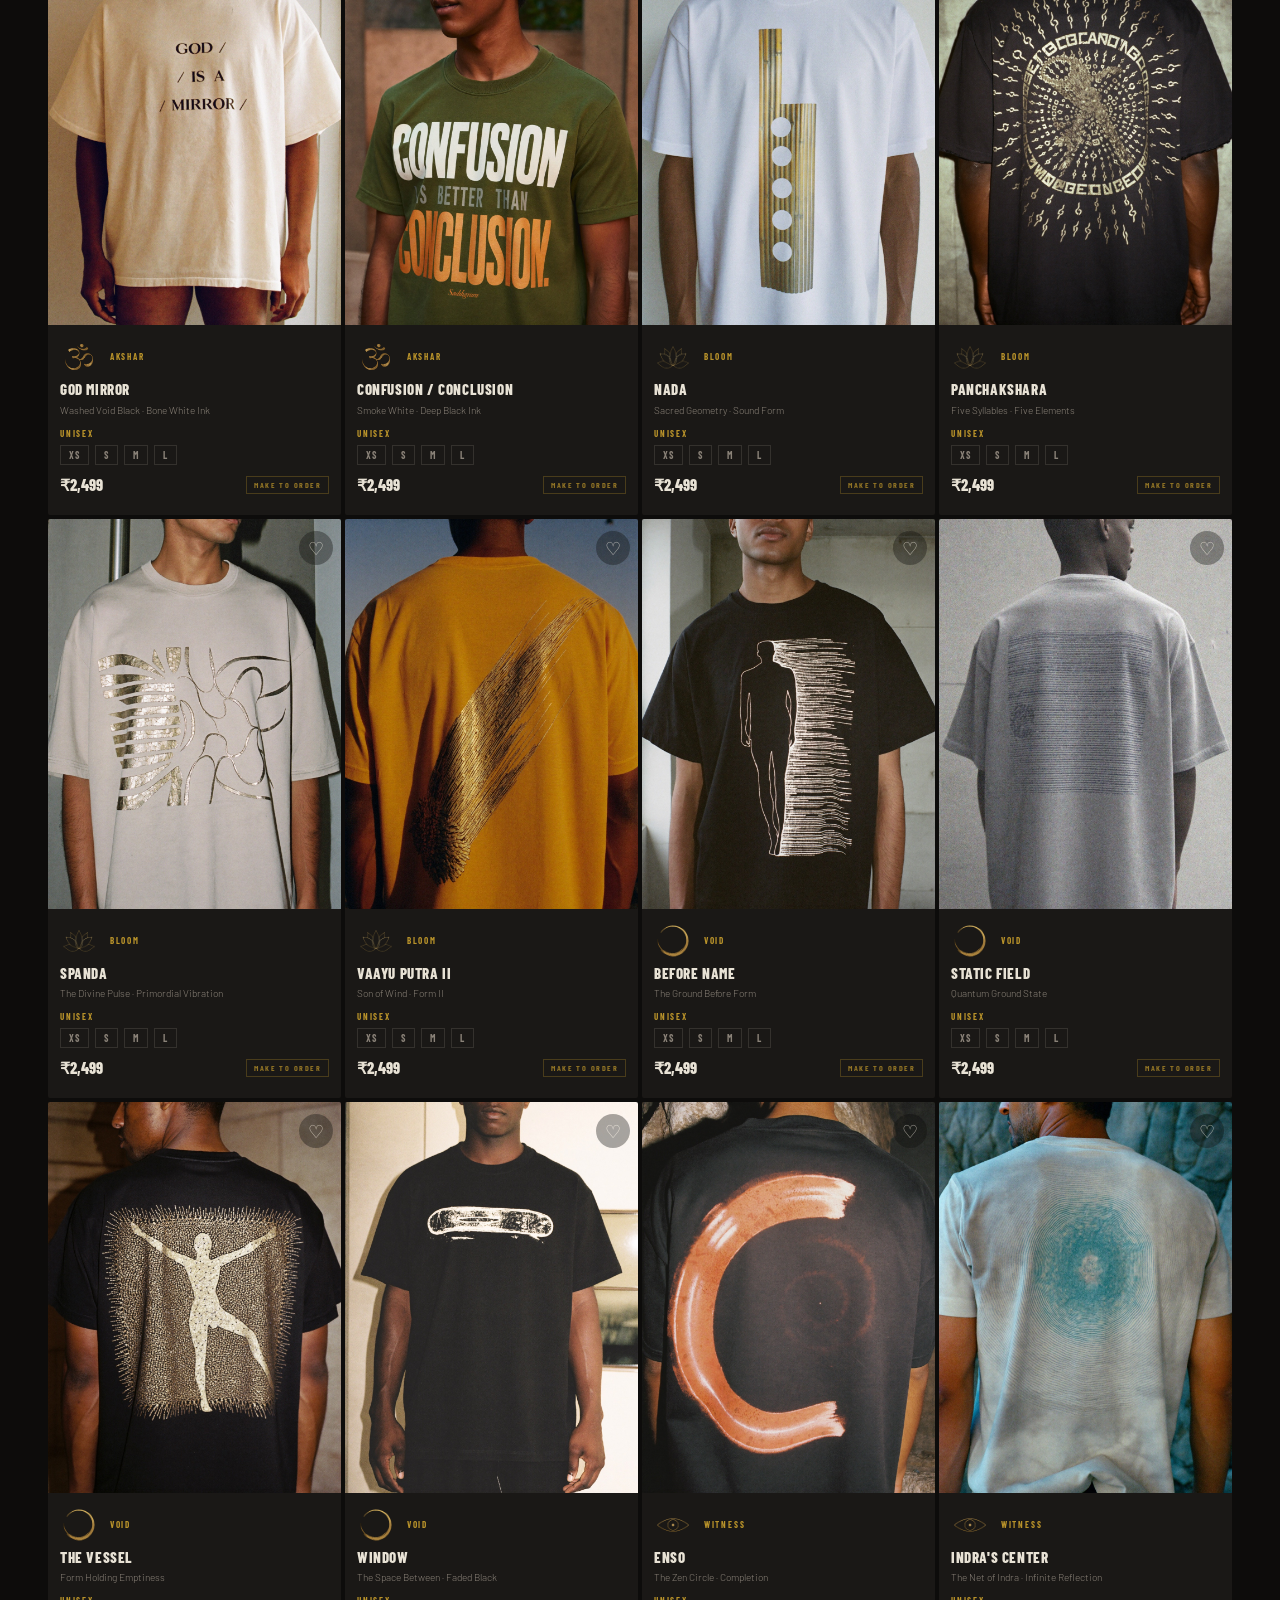
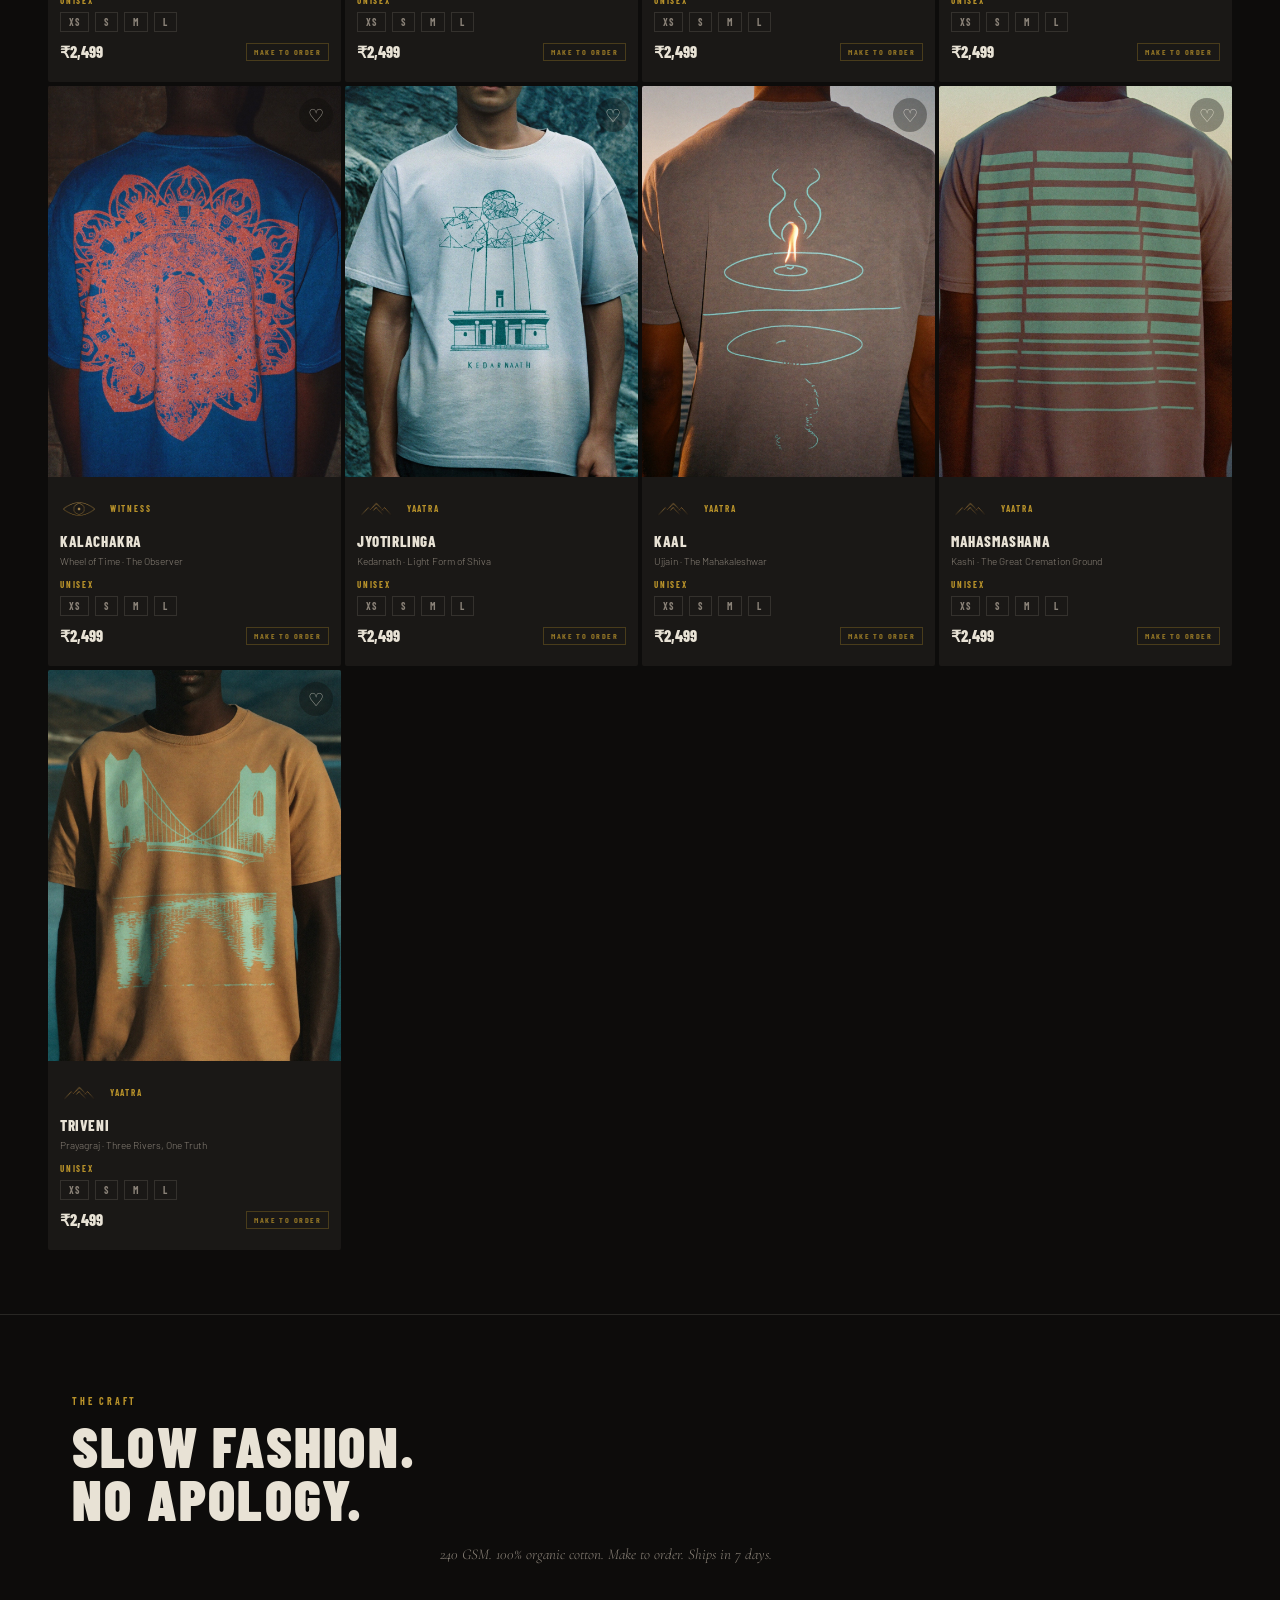
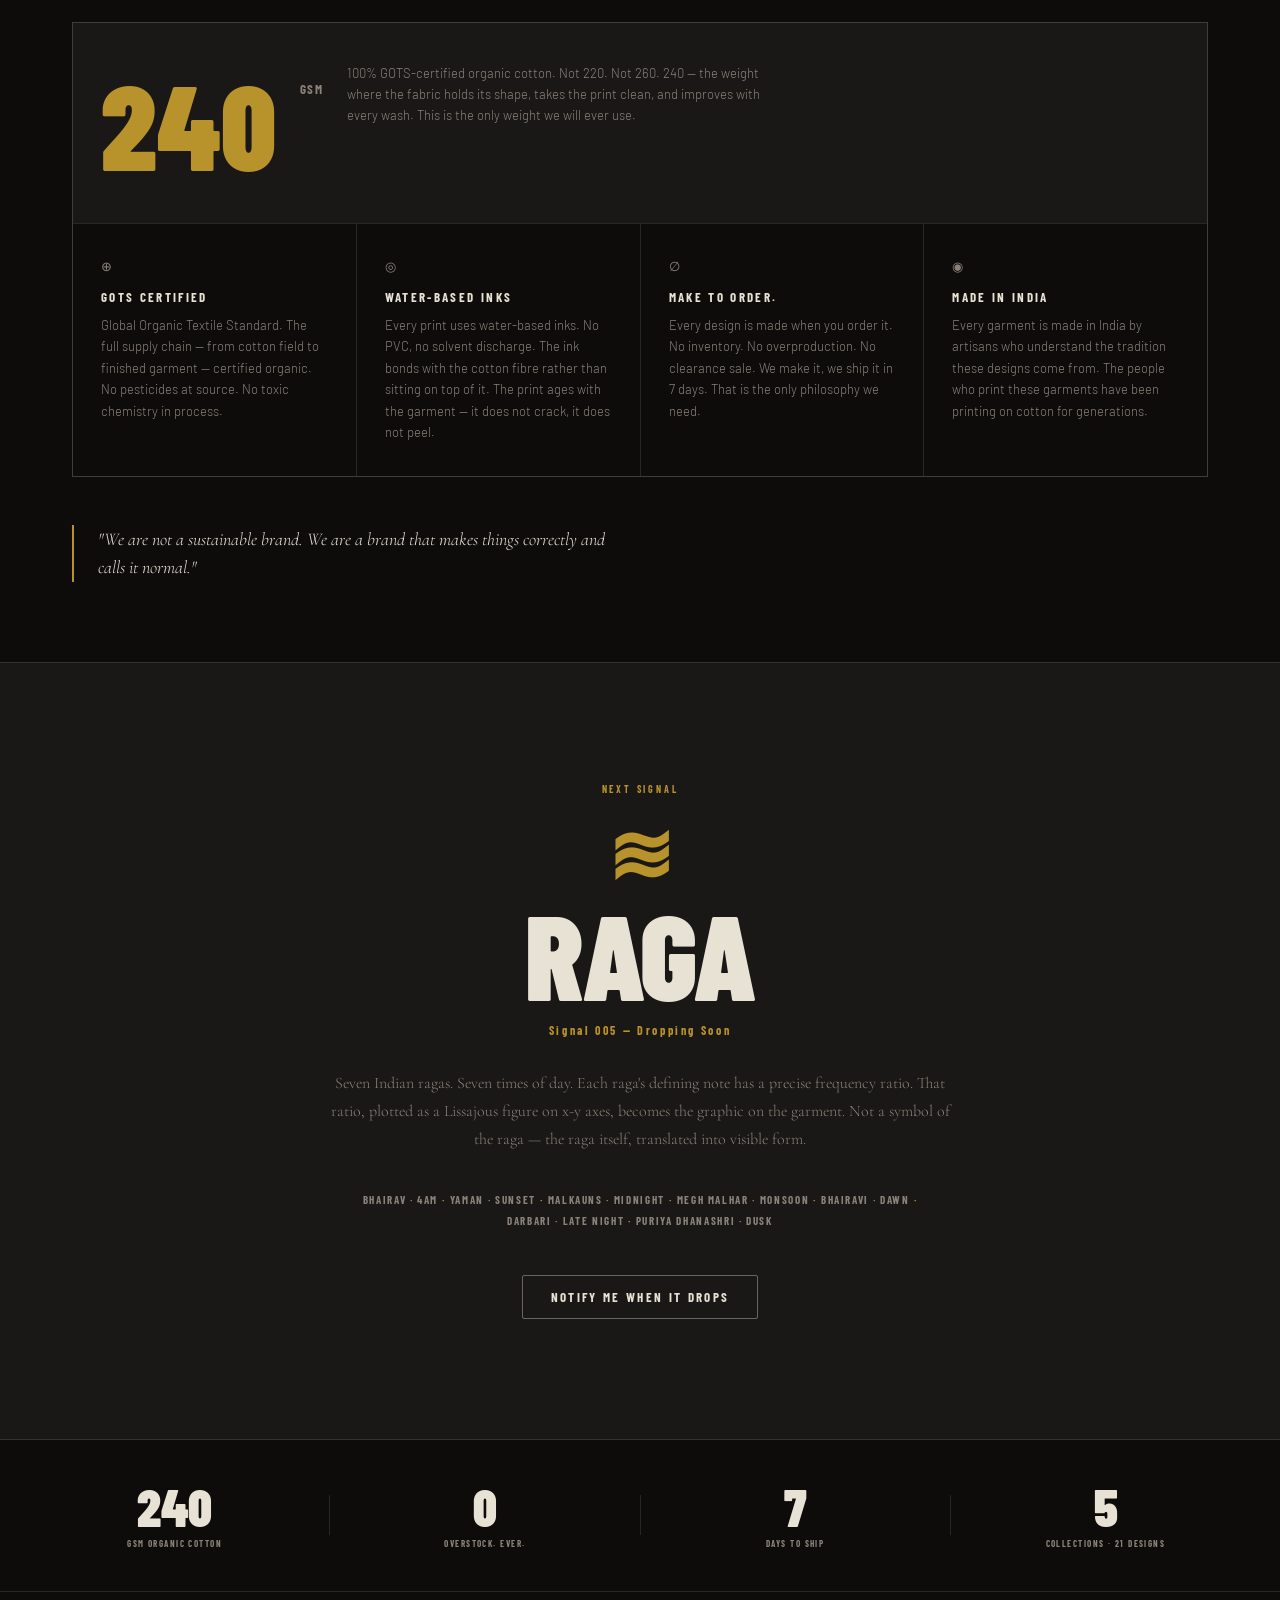
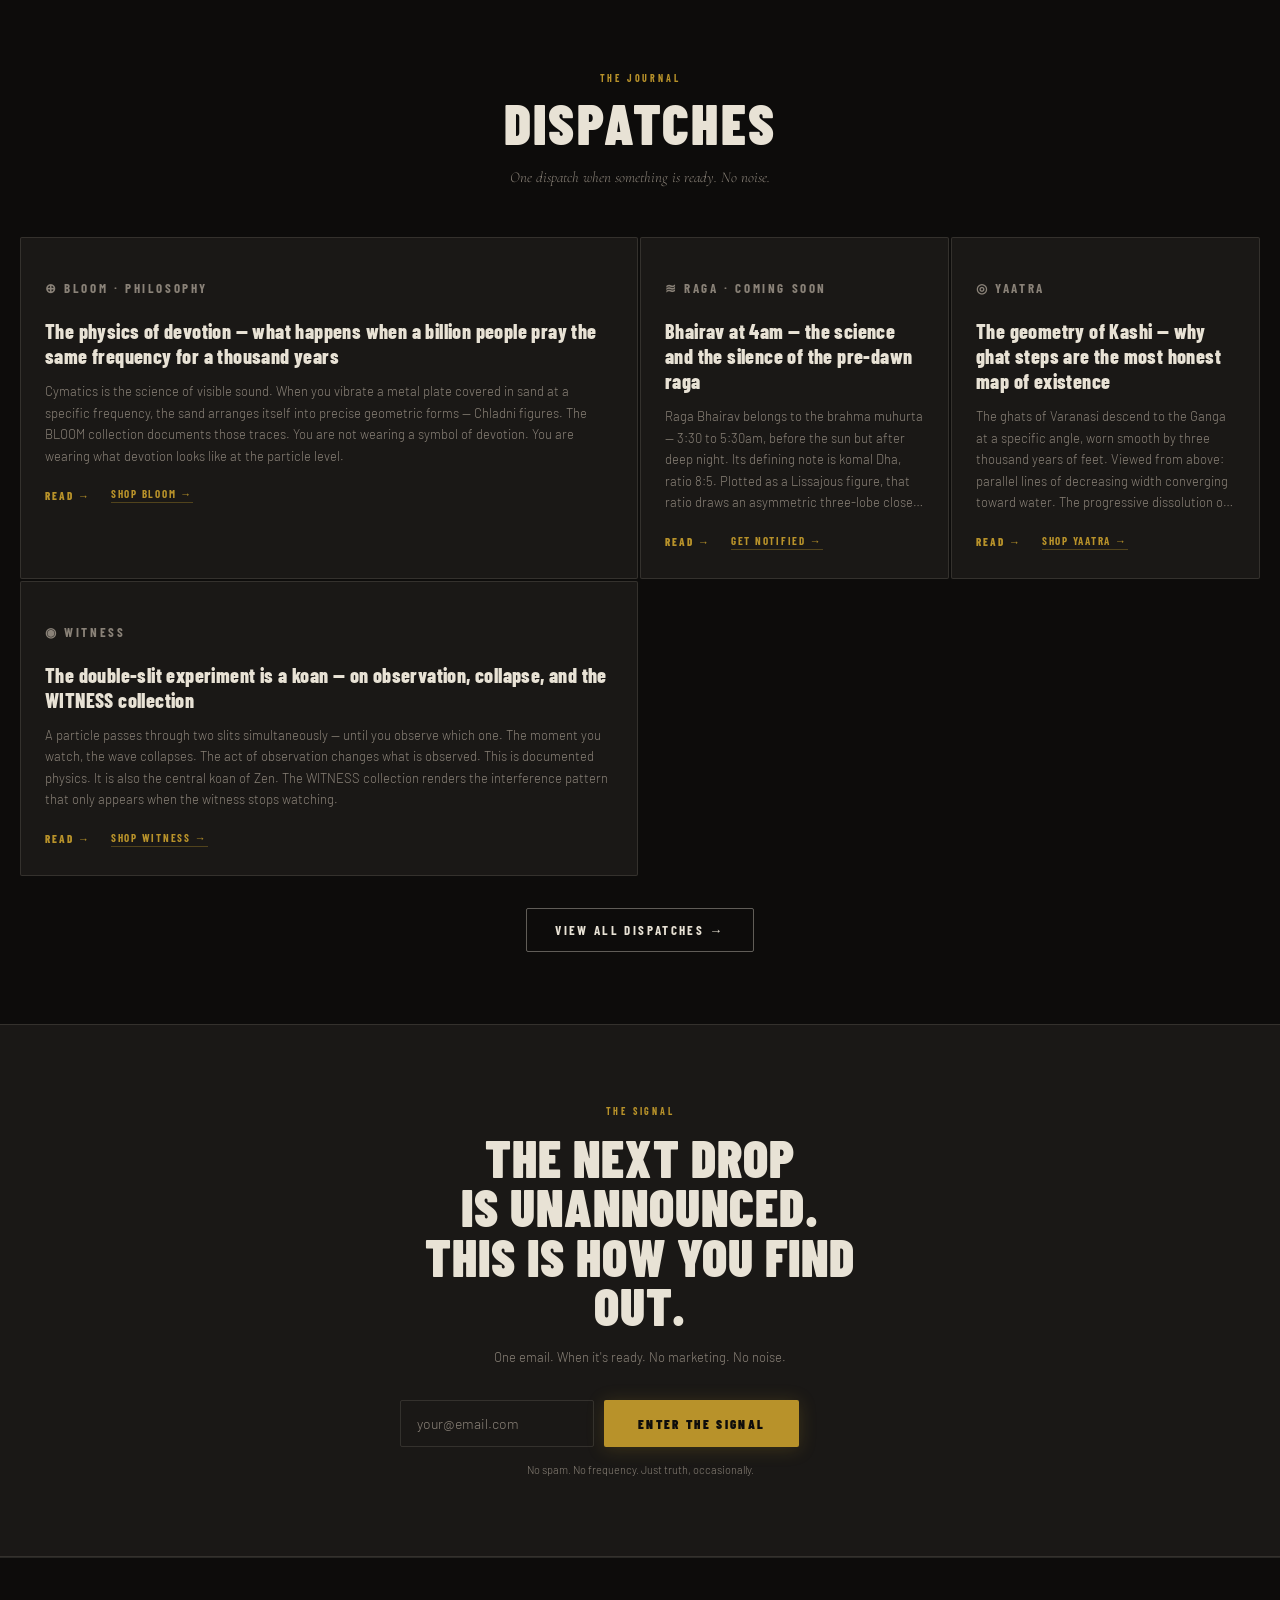
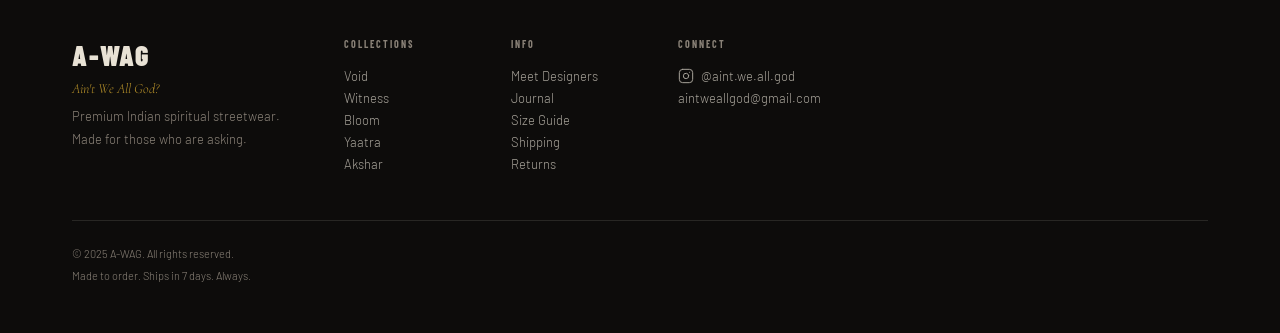
==== commit b272e85c: "Add files via upload" ====
--- a/index.html
+++ b/index.html
@@ -83,8 +83,7 @@
       <a href="#collections">Collections</a>
       <a href="#shop">Shop</a>
       <a href="designers.html">Meet Designers</a>
-      <a href="#philosophy">Philosophy</a>
-      <a href="#journal">Journal</a>
+      <a href="journal.html">Journal</a>
       <a href="contact.html">Contact</a>
     </nav>
     <div class="mobile-menu-footer">
@@ -854,7 +853,7 @@
           <h3>The physics of devotion — what happens when a billion people pray the same frequency for a thousand years</h3>
           <p>Cymatics is the science of visible sound. When you vibrate a metal plate covered in sand at a specific frequency, the sand arranges itself into precise geometric forms — Chladni figures. The BLOOM collection documents those traces. You are not wearing a symbol of devotion. You are wearing what devotion looks like at the particle level.</p>
           <div class="journal-actions">
-            <a href="#" class="journal-read">READ →</a>
+            <a href="article.html?id=bloom-physics-of-devotion" class="journal-read">READ →</a>
             <a href="product.html?id=bloom-spanda" class="journal-collection-link">SHOP BLOOM →</a>
           </div>
         </div>
@@ -865,7 +864,7 @@
           <h3>Bhairav at 4am — the science and the silence of the pre-dawn raga</h3>
           <p>Raga Bhairav belongs to the brahma muhurta — 3:30 to 5:30am, before the sun but after deep night. Its defining note is komal Dha, ratio 8:5. Plotted as a Lissajous figure, that ratio draws an asymmetric three-lobe closed curve. That curve becomes the garment. Not a symbol of the raga — the raga itself, in form.</p>
           <div class="journal-actions">
-            <a href="#" class="journal-read">READ →</a>
+            <a href="article.html?id=raga-bhairav-at-4am" class="journal-read">READ →</a>
             <a href="#newsletter" class="journal-collection-link">GET NOTIFIED →</a>
           </div>
         </div>
@@ -876,7 +875,7 @@
           <h3>The geometry of Kashi — why ghat steps are the most honest map of existence</h3>
           <p>The ghats of Varanasi descend to the Ganga at a specific angle, worn smooth by three thousand years of feet. Viewed from above: parallel lines of decreasing width converging toward water. The progressive dissolution of form as it approaches the formless. A diagram of the human condition, carved in stone.</p>
           <div class="journal-actions">
-            <a href="#" class="journal-read">READ →</a>
+            <a href="article.html?id=yaatra-geometry-of-kashi" class="journal-read">READ →</a>
             <a href="product.html?id=yaatra-mahasmashana" class="journal-collection-link">SHOP YAATRA →</a>
           </div>
         </div>
@@ -887,11 +886,14 @@
           <h3>The double-slit experiment is a koan — on observation, collapse, and the WITNESS collection</h3>
           <p>A particle passes through two slits simultaneously — until you observe which one. The moment you watch, the wave collapses. The act of observation changes what is observed. This is documented physics. It is also the central koan of Zen. The WITNESS collection renders the interference pattern that only appears when the witness stops watching.</p>
           <div class="journal-actions">
-            <a href="#" class="journal-read">READ →</a>
+            <a href="article.html?id=witness-double-slit" class="journal-read">READ →</a>
             <a href="product.html?id=witness-enso" class="journal-collection-link">SHOP WITNESS →</a>
           </div>
         </div>
       </article>
+    </div>
+    <div style="text-align:center;padding:32px 24px 8px">
+      <a href="journal.html" class="btn-ghost">VIEW ALL DISPATCHES →</a>
     </div>
   </section>
 
@@ -928,16 +930,19 @@
         </div>
         <div class="footer-col">
           <p class="footer-col-head">INFO</p>
-          <a href="#philosophy" class="footer-link">Philosophy</a>
+
           <a href="designers.html" class="footer-link">Meet Designers</a>
-          <a href="#journal" class="footer-link">Journal</a>
+          <a href="journal.html" class="footer-link">Journal</a>
           <a href="#size-guide" class="footer-link">Size Guide</a>
           <a href="#" class="footer-link">Shipping</a>
           <a href="#" class="footer-link">Returns</a>
         </div>
         <div class="footer-col">
           <p class="footer-col-head">CONNECT</p>
-          <a href="#" class="footer-link">Instagram</a>
+          <a href="https://www.instagram.com/aint.we.all.god/" target="_blank" rel="noopener" class="footer-link footer-insta">
+            <svg width="16" height="16" viewBox="0 0 24 24" fill="none" stroke="currentColor" stroke-width="1.5" stroke-linecap="round" stroke-linejoin="round"><rect x="2" y="2" width="20" height="20" rx="5" ry="5"/><path d="M16 11.37A4 4 0 1 1 12.63 8 4 4 0 0 1 16 11.37z"/><line x1="17.5" y1="6.5" x2="17.51" y2="6.5"/></svg>
+            @aint.we.all.god
+          </a>
           <a href="#" class="footer-link">aintweallgod@gmail.com</a>
         </div>
       </div>
--- a/style.css
+++ b/style.css
@@ -1015,6 +1015,12 @@
   transition: opacity var(--transition);
 }
 .footer-link:hover { opacity: 1; }
+.footer-insta {
+  display: inline-flex;
+  align-items: center;
+  gap: 7px;
+}
+.footer-insta svg { flex-shrink: 0; }
 .footer-bottom {
   display: flex;
   flex-direction: column;
@@ -1469,7 +1475,11 @@
   padding-bottom: 100%;
   position: relative;
   overflow: hidden;
-}
+  touch-action: pan-y;
+  cursor: grab;
+  user-select: none;
+}
+.product-img-frame:active { cursor: grabbing; }
 @media (min-width: 900px) {
   .product-img-frame {
     height: 100%;
@@ -3059,29 +3069,32 @@
   bottom: 28px;
   right: 24px;
   z-index: 900;
-  width: 54px;
-  height: 54px;
-  background: #25D366;
+  width: 38px;
+  height: 38px;
+  background: var(--near-black);
+  border: 1px solid var(--border);
   border-radius: 50%;
   display: flex;
   align-items: center;
   justify-content: center;
-  box-shadow: 0 4px 18px rgba(37,211,102,0.35);
-  transition: transform 0.22s ease, box-shadow 0.22s ease;
+  box-shadow: 0 2px 10px rgba(0,0,0,0.4);
+  transition: border-color 0.22s ease, transform 0.22s ease;
   text-decoration: none;
 }
 .wa-float svg {
-  width: 28px;
-  height: 28px;
-  fill: #fff;
+  width: 18px;
+  height: 18px;
+  fill: var(--muted);
+  transition: fill 0.22s ease;
 }
 .wa-float:hover {
-  transform: scale(1.1) translateY(-2px);
-  box-shadow: 0 8px 28px rgba(37,211,102,0.45);
-}
+  border-color: var(--sur-gold);
+  transform: translateY(-2px);
+}
+.wa-float:hover svg { fill: var(--sur-gold); }
 .wa-float-tooltip {
   position: absolute;
-  right: 64px;
+  right: 48px;
   background: var(--near-black);
   color: var(--bone-white);
   font-family: var(--font-body);
@@ -3111,6 +3124,7 @@
   transform: translateX(0);
 }
 @media (max-width: 480px) {
-  .wa-float { bottom: 20px; right: 16px; width: 50px; height: 50px; }
+  .wa-float { bottom: 20px; right: 16px; width: 34px; height: 34px; }
+  .wa-float svg { width: 16px; height: 16px; }
   .wa-float-tooltip { display: none; }
 }
